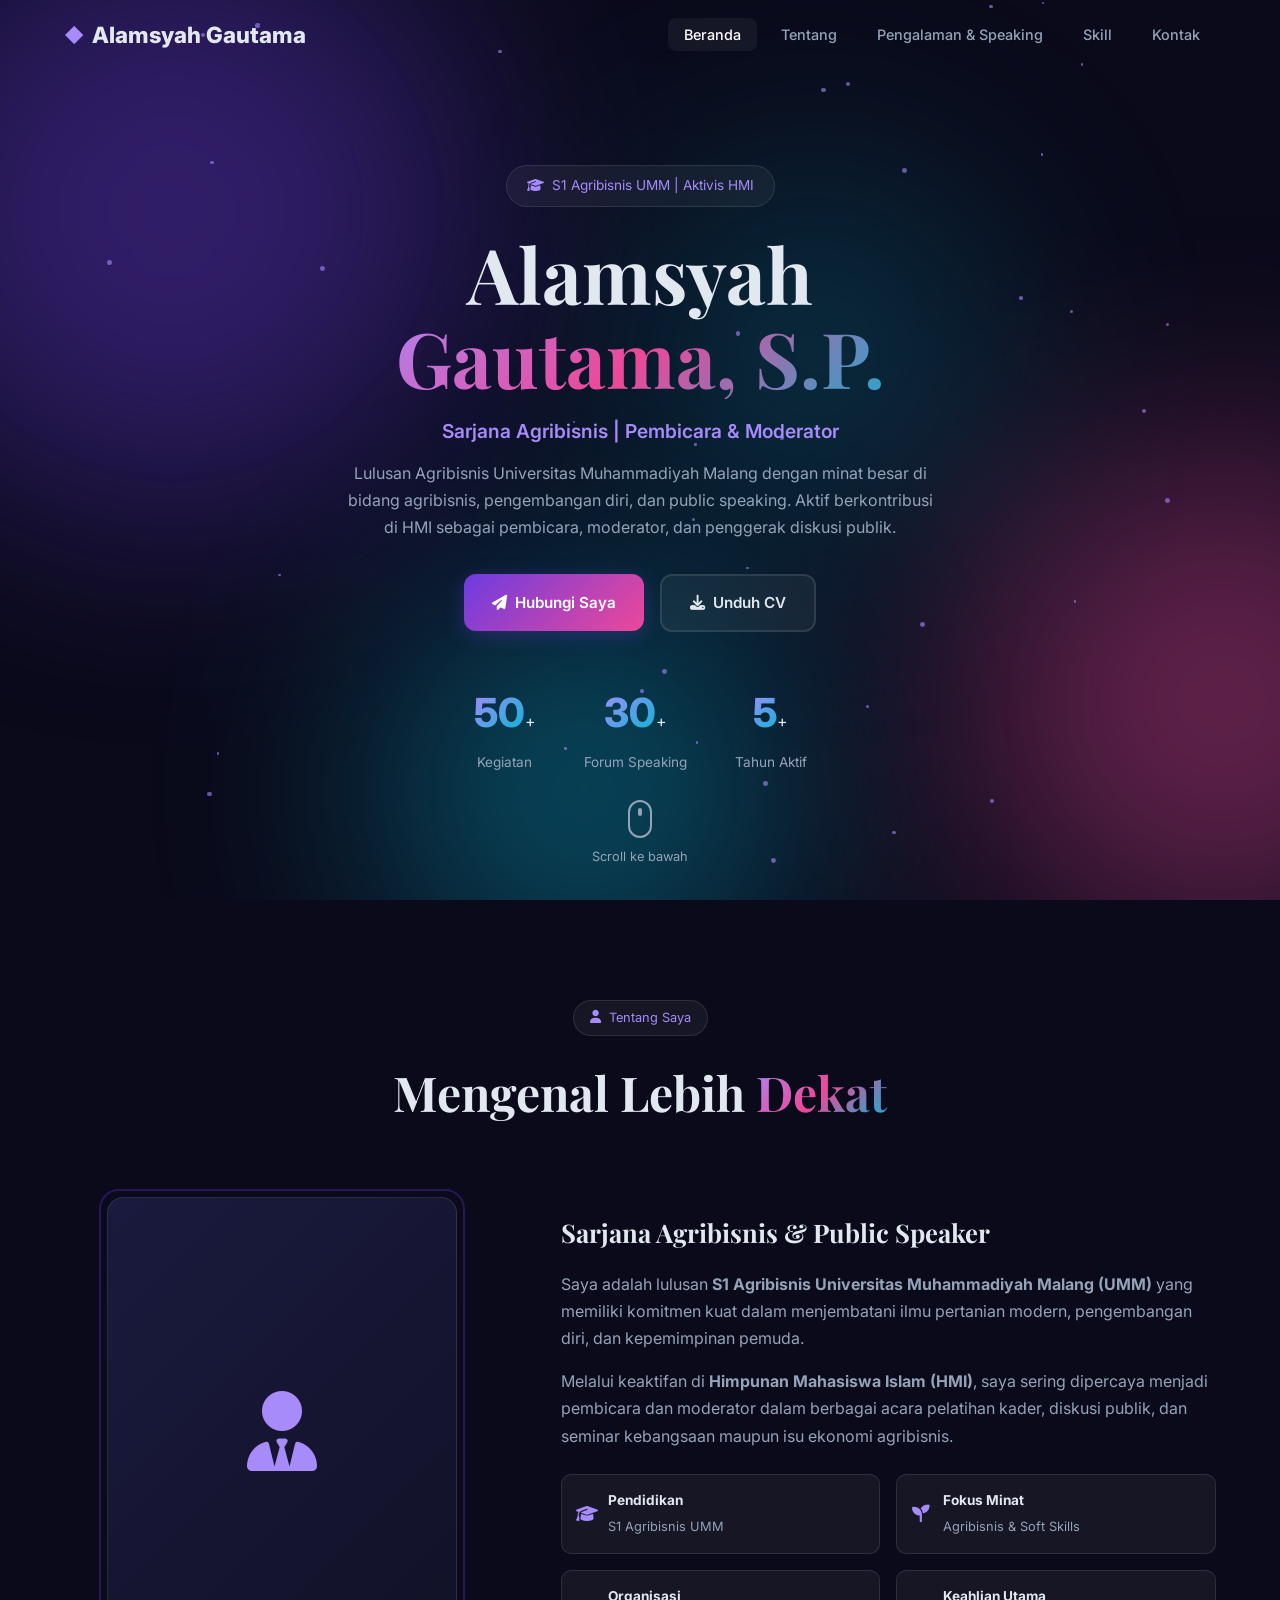
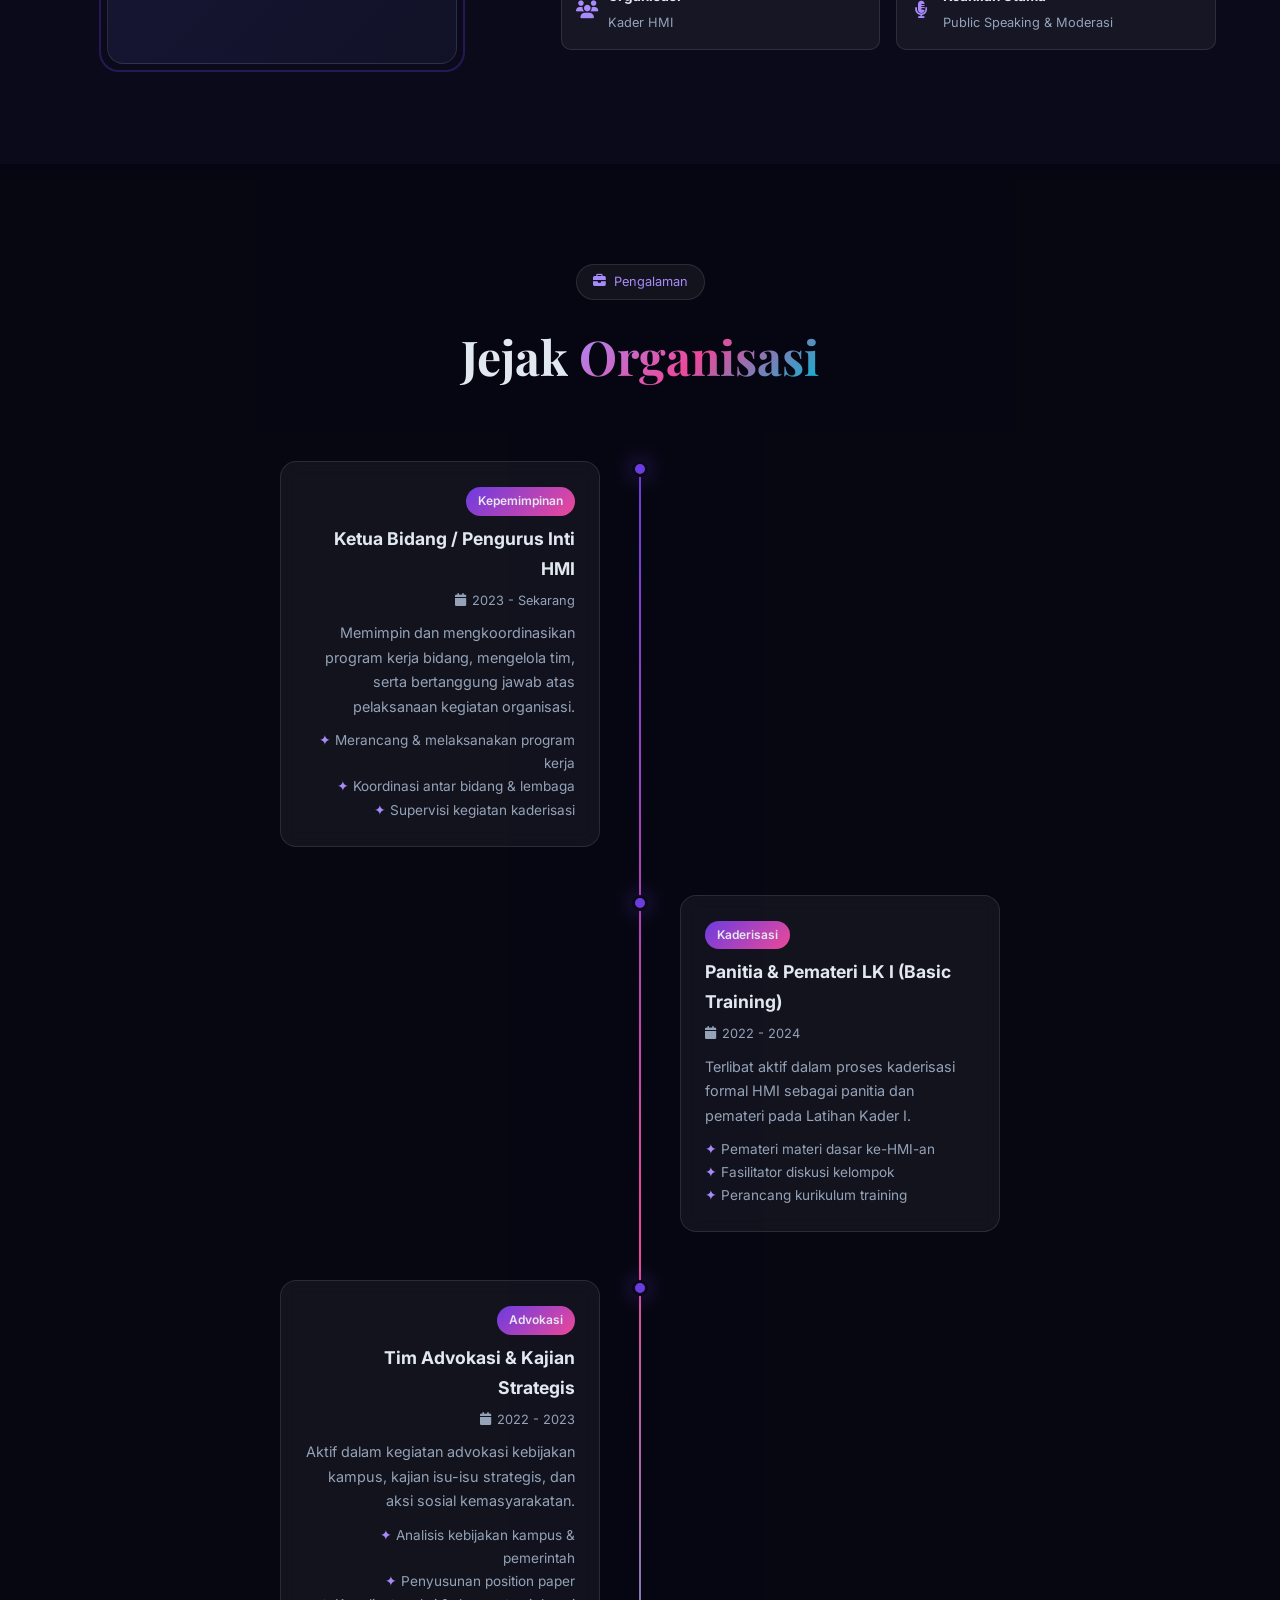
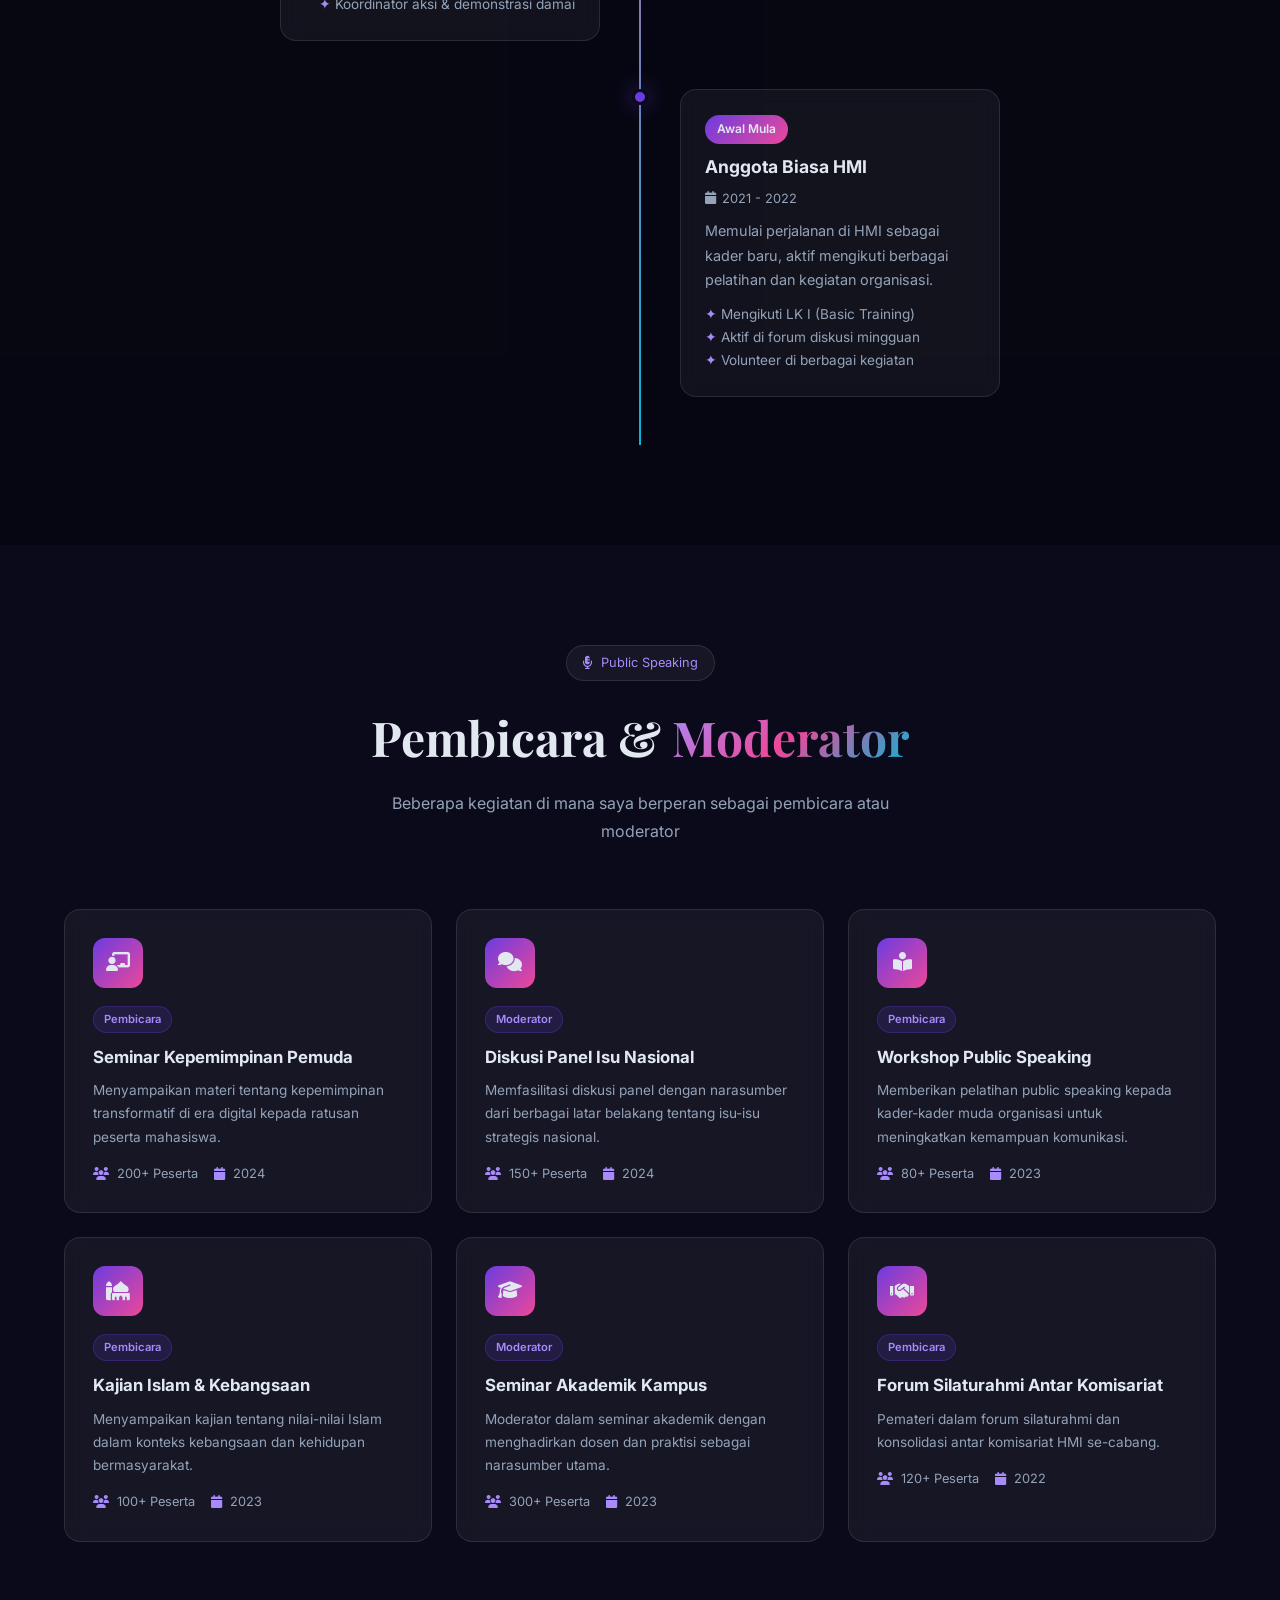
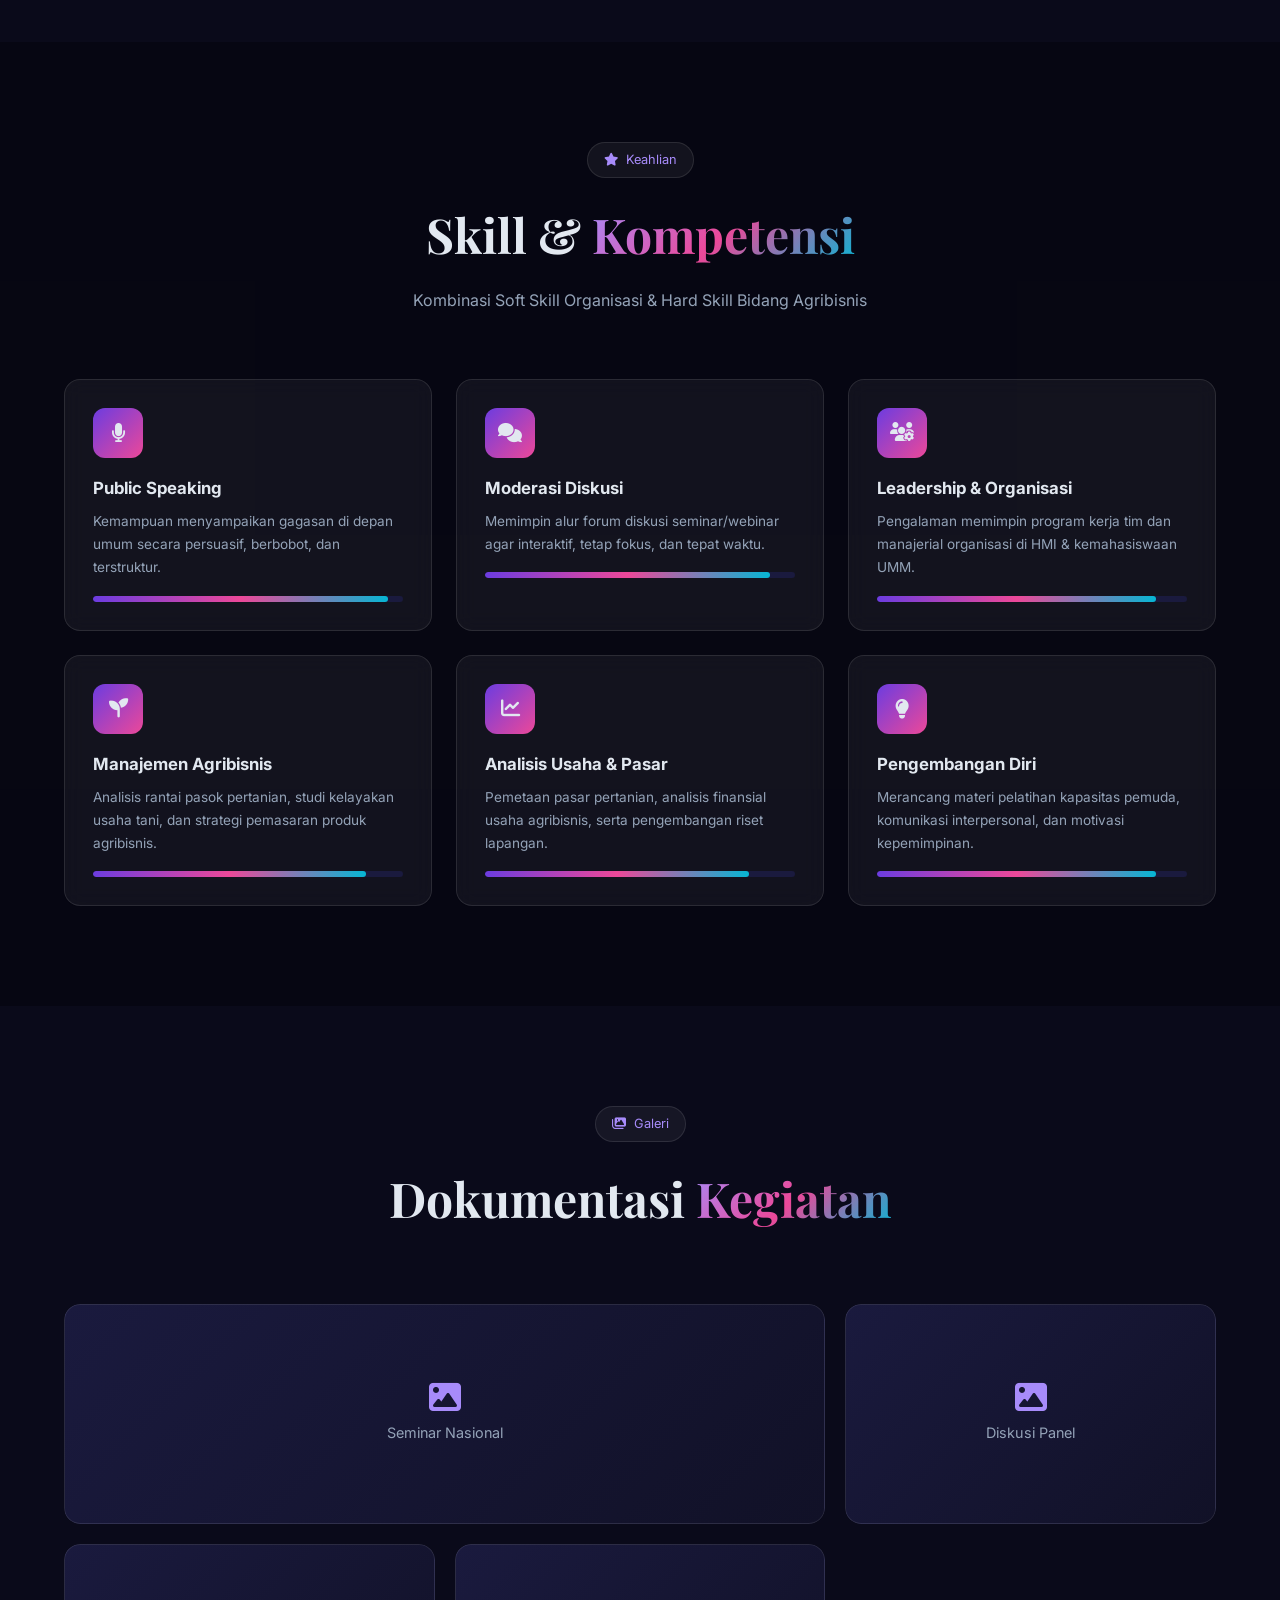
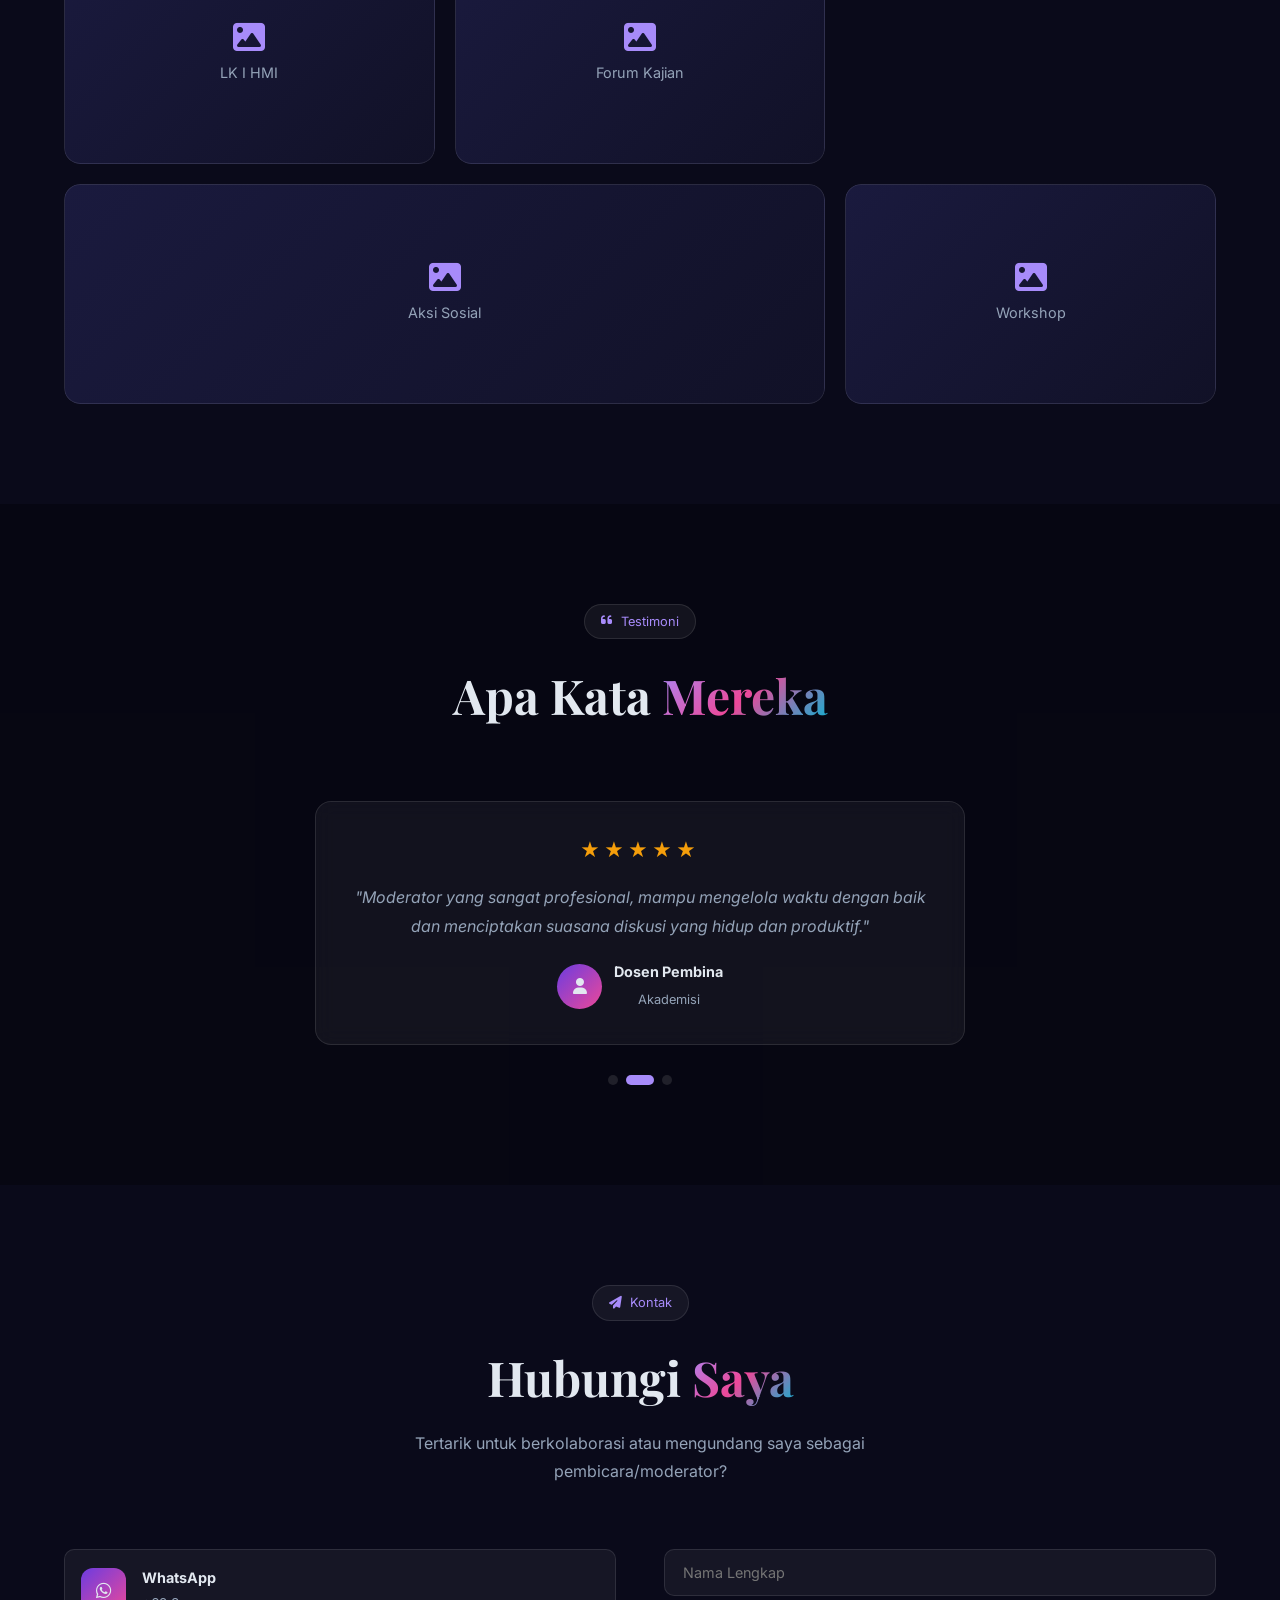
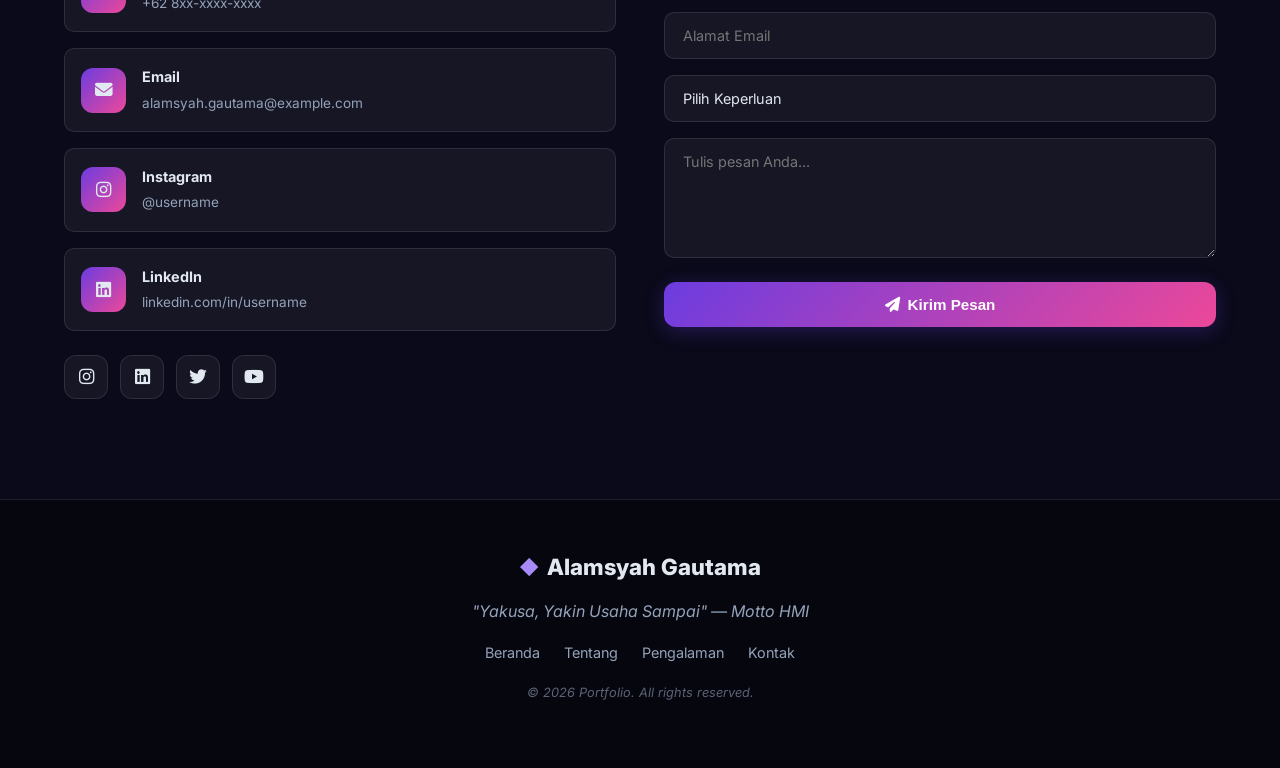
==== index.html @ 2e06e385 "first" ====
<!DOCTYPE html>
<html lang="id">

<head>
    <meta charset="UTF-8">
    <meta name="viewport" content="width=device-width, initial-scale=1.0">
    <meta name="description"
        content="Portofolio Profesional Alamsyah Gautama, S.P. - S1 Agribisnis UMM, Pembicara & Moderator HMI">
    <title>Portofolio Alamsyah Gautama, S.P. | Agribisnis & Public Speaker</title>
    <link rel="preconnect" href="https://fonts.googleapis.com">
    <link
        href="https://fonts.googleapis.com/css2?family=Inter:wght@300;400;500;600;700;800;900&family=Playfair+Display:wght@700;800;900&display=swap"
        rel="stylesheet">
    <link rel="stylesheet" href="https://cdnjs.cloudflare.com/ajax/libs/font-awesome/6.5.0/css/all.min.css">
    <link rel="stylesheet" href="style.css">
</head>

<body>
    <!-- Animated Background -->
    <div class="bg-animation">
        <div class="gradient-orb orb-1"></div>
        <div class="gradient-orb orb-2"></div>
        <div class="gradient-orb orb-3"></div>
        <div class="gradient-orb orb-4"></div>
    </div>

    <!-- Navbar -->
    <nav class="navbar" id="navbar">
        <div class="nav-container">
            <a href="#home" class="nav-logo">
                <span class="logo-icon">◆</span> Alamsyah Gautama
            </a>
            <ul class="nav-links" id="navLinks">
                <li><a href="#home" class="nav-link active">Beranda</a></li>
                <li><a href="#about" class="nav-link">Tentang</a></li>
                <li><a href="#experience" class="nav-link">Pengalaman & Speaking</a></li>
                <li><a href="#skills" class="nav-link">Skill</a></li>
                <li><a href="#contact" class="nav-link">Kontak</a></li>
            </ul>
            <button class="nav-toggle" id="navToggle" aria-label="Toggle menu">
                <span></span><span></span><span></span>
            </button>
        </div>
    </nav>

    <!-- Hero Section -->
    <section class="hero" id="home">
        <div class="hero-particles" id="particles"></div>
        <div class="hero-content">
            <div class="hero-badge">
                <i class="fas fa-graduation-cap"></i> S1 Agribisnis UMM | Aktivis HMI
            </div>
            <h1 class="hero-title">
                <span class="title-line">Alamsyah</span>
                <span class="title-line gradient-text">Gautama, S.P.</span>
            </h1>
            <p class="hero-subtitle">Sarjana Agribisnis | Pembicara & Moderator</p>
            <p class="hero-desc">Lulusan Agribisnis Universitas Muhammadiyah Malang dengan minat besar di bidang
                agribisnis, pengembangan diri, dan public speaking. Aktif berkontribusi di HMI sebagai pembicara,
                moderator, dan penggerak diskusi publik.</p>
            <div class="hero-buttons">
                <a href="#contact" class="btn btn-primary">
                    <i class="fas fa-paper-plane"></i> Hubungi Saya
                </a>
                <a href="#" class="btn btn-outline" onclick="alert('File CV akan diunduh.'); return false;">
                    <i class="fas fa-download"></i> Unduh CV
                </a>
            </div>
            <div class="hero-stats">
                <div class="stat-item">
                    <span class="stat-number" data-target="50">0</span>+
                    <span class="stat-label">Kegiatan</span>
                </div>
                <div class="stat-item">
                    <span class="stat-number" data-target="30">0</span>+
                    <span class="stat-label">Forum Speaking</span>
                </div>
                <div class="stat-item">
                    <span class="stat-number" data-target="5">0</span>+
                    <span class="stat-label">Tahun Aktif</span>
                </div>
            </div>
        </div>
        <div class="scroll-indicator">
            <div class="mouse">
                <div class="wheel"></div>
            </div>
            <span>Scroll ke bawah</span>
        </div>
    </section>

    <!-- About Section -->
    <section class="section" id="about">
        <div class="container">
            <div class="section-header">
                <span class="section-tag"><i class="fas fa-user"></i> Tentang Saya</span>
                <h2 class="section-title">Mengenal Lebih <span class="gradient-text">Dekat</span></h2>
            </div>
            <div class="about-grid">
                <div class="about-image">
                    <div class="image-frame">
                        <div class="image-placeholder">
                            <i class="fas fa-user-tie"></i>
                        </div>
                        <div class="image-decoration"></div>
                    </div>
                </div>
                <div class="about-content">
                    <h3>Sarjana Agribisnis & Public Speaker</h3>
                    <p>Saya adalah lulusan <strong>S1 Agribisnis Universitas Muhammadiyah Malang (UMM)</strong> yang
                        memiliki komitmen kuat dalam menjembatani ilmu pertanian modern, pengembangan diri, dan
                        kepemimpinan pemuda.</p>
                    <p>Melalui keaktifan di <strong>Himpunan Mahasiswa Islam (HMI)</strong>, saya sering dipercaya
                        menjadi pembicara dan moderator dalam berbagai acara pelatihan kader, diskusi publik, dan
                        seminar kebangsaan maupun isu ekonomi agribisnis.</p>
                    <div class="about-info-grid">
                        <div class="info-item">
                            <i class="fas fa-graduation-cap"></i>
                            <div><strong>Pendidikan</strong><span>S1 Agribisnis UMM</span></div>
                        </div>
                        <div class="info-item">
                            <i class="fas fa-seedling"></i>
                            <div><strong>Fokus Minat</strong><span>Agribisnis & Soft Skills</span></div>
                        </div>
                        <div class="info-item">
                            <i class="fas fa-users"></i>
                            <div><strong>Organisasi</strong><span>Kader HMI</span></div>
                        </div>
                        <div class="info-item">
                            <i class="fas fa-microphone-alt"></i>
                            <div><strong>Keahlian Utama</strong><span>Public Speaking & Moderasi</span></div>
                        </div>
                    </div>
                </div>
            </div>
        </div>
    </section>

    <!-- Experience Section -->
    <section class="section section-dark" id="experience">
        <div class="container">
            <div class="section-header">
                <span class="section-tag"><i class="fas fa-briefcase"></i> Pengalaman</span>
                <h2 class="section-title">Jejak <span class="gradient-text">Organisasi</span></h2>
            </div>
            <div class="timeline">
                <div class="timeline-item" data-aos="fade-right">
                    <div class="timeline-dot"></div>
                    <div class="timeline-card">
                        <div class="timeline-badge">Kepemimpinan</div>
                        <h3>Ketua Bidang / Pengurus Inti HMI</h3>
                        <span class="timeline-date"><i class="fas fa-calendar"></i> 2023 - Sekarang</span>
                        <p>Memimpin dan mengkoordinasikan program kerja bidang, mengelola tim, serta bertanggung jawab
                            atas pelaksanaan kegiatan organisasi.</p>
                        <ul class="timeline-list">
                            <li>Merancang & melaksanakan program kerja</li>
                            <li>Koordinasi antar bidang & lembaga</li>
                            <li>Supervisi kegiatan kaderisasi</li>
                        </ul>
                    </div>
                </div>
                <div class="timeline-item" data-aos="fade-left">
                    <div class="timeline-dot"></div>
                    <div class="timeline-card">
                        <div class="timeline-badge">Kaderisasi</div>
                        <h3>Panitia & Pemateri LK I (Basic Training)</h3>
                        <span class="timeline-date"><i class="fas fa-calendar"></i> 2022 - 2024</span>
                        <p>Terlibat aktif dalam proses kaderisasi formal HMI sebagai panitia dan pemateri pada Latihan
                            Kader I.</p>
                        <ul class="timeline-list">
                            <li>Pemateri materi dasar ke-HMI-an</li>
                            <li>Fasilitator diskusi kelompok</li>
                            <li>Perancang kurikulum training</li>
                        </ul>
                    </div>
                </div>
                <div class="timeline-item" data-aos="fade-right">
                    <div class="timeline-dot"></div>
                    <div class="timeline-card">
                        <div class="timeline-badge">Advokasi</div>
                        <h3>Tim Advokasi & Kajian Strategis</h3>
                        <span class="timeline-date"><i class="fas fa-calendar"></i> 2022 - 2023</span>
                        <p>Aktif dalam kegiatan advokasi kebijakan kampus, kajian isu-isu strategis, dan aksi sosial
                            kemasyarakatan.</p>
                        <ul class="timeline-list">
                            <li>Analisis kebijakan kampus & pemerintah</li>
                            <li>Penyusunan position paper</li>
                            <li>Koordinator aksi & demonstrasi damai</li>
                        </ul>
                    </div>
                </div>
                <div class="timeline-item" data-aos="fade-left">
                    <div class="timeline-dot"></div>
                    <div class="timeline-card">
                        <div class="timeline-badge">Awal Mula</div>
                        <h3>Anggota Biasa HMI</h3>
                        <span class="timeline-date"><i class="fas fa-calendar"></i> 2021 - 2022</span>
                        <p>Memulai perjalanan di HMI sebagai kader baru, aktif mengikuti berbagai pelatihan dan kegiatan
                            organisasi.</p>
                        <ul class="timeline-list">
                            <li>Mengikuti LK I (Basic Training)</li>
                            <li>Aktif di forum diskusi mingguan</li>
                            <li>Volunteer di berbagai kegiatan</li>
                        </ul>
                    </div>
                </div>
            </div>
        </div>
    </section>

    <!-- Speaking Section -->
    <section class="section" id="speaking">
        <div class="container">
            <div class="section-header">
                <span class="section-tag"><i class="fas fa-microphone-alt"></i> Public Speaking</span>
                <h2 class="section-title">Pembicara & <span class="gradient-text">Moderator</span></h2>
                <p class="section-desc">Beberapa kegiatan di mana saya berperan sebagai pembicara atau moderator</p>
            </div>
            <div class="speaking-grid">
                <div class="speaking-card">
                    <div class="speaking-icon"><i class="fas fa-chalkboard-teacher"></i></div>
                    <div class="speaking-type">Pembicara</div>
                    <h3>Seminar Kepemimpinan Pemuda</h3>
                    <p>Menyampaikan materi tentang kepemimpinan transformatif di era digital kepada ratusan peserta
                        mahasiswa.</p>
                    <div class="speaking-meta">
                        <span><i class="fas fa-users"></i> 200+ Peserta</span>
                        <span><i class="fas fa-calendar"></i> 2024</span>
                    </div>
                </div>
                <div class="speaking-card">
                    <div class="speaking-icon"><i class="fas fa-comments"></i></div>
                    <div class="speaking-type">Moderator</div>
                    <h3>Diskusi Panel Isu Nasional</h3>
                    <p>Memfasilitasi diskusi panel dengan narasumber dari berbagai latar belakang tentang isu-isu
                        strategis nasional.</p>
                    <div class="speaking-meta">
                        <span><i class="fas fa-users"></i> 150+ Peserta</span>
                        <span><i class="fas fa-calendar"></i> 2024</span>
                    </div>
                </div>
                <div class="speaking-card">
                    <div class="speaking-icon"><i class="fas fa-book-reader"></i></div>
                    <div class="speaking-type">Pembicara</div>
                    <h3>Workshop Public Speaking</h3>
                    <p>Memberikan pelatihan public speaking kepada kader-kader muda organisasi untuk meningkatkan
                        kemampuan komunikasi.</p>
                    <div class="speaking-meta">
                        <span><i class="fas fa-users"></i> 80+ Peserta</span>
                        <span><i class="fas fa-calendar"></i> 2023</span>
                    </div>
                </div>
                <div class="speaking-card">
                    <div class="speaking-icon"><i class="fas fa-mosque"></i></div>
                    <div class="speaking-type">Pembicara</div>
                    <h3>Kajian Islam & Kebangsaan</h3>
                    <p>Menyampaikan kajian tentang nilai-nilai Islam dalam konteks kebangsaan dan kehidupan
                        bermasyarakat.</p>
                    <div class="speaking-meta">
                        <span><i class="fas fa-users"></i> 100+ Peserta</span>
                        <span><i class="fas fa-calendar"></i> 2023</span>
                    </div>
                </div>
                <div class="speaking-card">
                    <div class="speaking-icon"><i class="fas fa-graduation-cap"></i></div>
                    <div class="speaking-type">Moderator</div>
                    <h3>Seminar Akademik Kampus</h3>
                    <p>Moderator dalam seminar akademik dengan menghadirkan dosen dan praktisi sebagai narasumber utama.
                    </p>
                    <div class="speaking-meta">
                        <span><i class="fas fa-users"></i> 300+ Peserta</span>
                        <span><i class="fas fa-calendar"></i> 2023</span>
                    </div>
                </div>
                <div class="speaking-card">
                    <div class="speaking-icon"><i class="fas fa-handshake"></i></div>
                    <div class="speaking-type">Pembicara</div>
                    <h3>Forum Silaturahmi Antar Komisariat</h3>
                    <p>Pemateri dalam forum silaturahmi dan konsolidasi antar komisariat HMI se-cabang.</p>
                    <div class="speaking-meta">
                        <span><i class="fas fa-users"></i> 120+ Peserta</span>
                        <span><i class="fas fa-calendar"></i> 2022</span>
                    </div>
                </div>
            </div>
        </div>
    </section>

    <!-- Skills Section -->
    <section class="section section-dark" id="skills">
        <div class="container">
            <div class="section-header">
                <span class="section-tag"><i class="fas fa-star"></i> Keahlian</span>
                <h2 class="section-title">Skill & <span class="gradient-text">Kompetensi</span></h2>
                <p class="section-desc">Kombinasi Soft Skill Organisasi & Hard Skill Bidang Agribisnis</p>
            </div>
            <div class="skills-grid">
                <div class="skill-card">
                    <div class="skill-icon"><i class="fas fa-microphone"></i></div>
                    <h3>Public Speaking</h3>
                    <p>Kemampuan menyampaikan gagasan di depan umum secara persuasif, berbobot, dan terstruktur.</p>
                    <div class="skill-bar">
                        <div class="skill-fill" data-width="95"></div>
                    </div>
                </div>
                <div class="skill-card">
                    <div class="skill-icon"><i class="fas fa-comments"></i></div>
                    <h3>Moderasi Diskusi</h3>
                    <p>Memimpin alur forum diskusi seminar/webinar agar interaktif, tetap fokus, dan tepat waktu.</p>
                    <div class="skill-bar">
                        <div class="skill-fill" data-width="92"></div>
                    </div>
                </div>
                <div class="skill-card">
                    <div class="skill-icon"><i class="fas fa-users-cog"></i></div>
                    <h3>Leadership & Organisasi</h3>
                    <p>Pengalaman memimpin program kerja tim dan manajerial organisasi di HMI & kemahasiswaan UMM.</p>
                    <div class="skill-bar">
                        <div class="skill-fill" data-width="90"></div>
                    </div>
                </div>
                <div class="skill-card">
                    <div class="skill-icon"><i class="fas fa-seedling"></i></div>
                    <h3>Manajemen Agribisnis</h3>
                    <p>Analisis rantai pasok pertanian, studi kelayakan usaha tani, dan strategi pemasaran produk
                        agribisnis.</p>
                    <div class="skill-bar">
                        <div class="skill-fill" data-width="88"></div>
                    </div>
                </div>
                <div class="skill-card">
                    <div class="skill-icon"><i class="fas fa-chart-line"></i></div>
                    <h3>Analisis Usaha & Pasar</h3>
                    <p>Pemetaan pasar pertanian, analisis finansial usaha agribisnis, serta pengembangan riset lapangan.
                    </p>
                    <div class="skill-bar">
                        <div class="skill-fill" data-width="85"></div>
                    </div>
                </div>
                <div class="skill-card">
                    <div class="skill-icon"><i class="fas fa-lightbulb"></i></div>
                    <h3>Pengembangan Diri</h3>
                    <p>Merancang materi pelatihan kapasitas pemuda, komunikasi interpersonal, dan motivasi kepemimpinan.
                    </p>
                    <div class="skill-bar">
                        <div class="skill-fill" data-width="90"></div>
                    </div>
                </div>
            </div>
        </div>
    </section>

    <!-- Gallery Section -->
    <section class="section" id="gallery">
        <div class="container">
            <div class="section-header">
                <span class="section-tag"><i class="fas fa-images"></i> Galeri</span>
                <h2 class="section-title">Dokumentasi <span class="gradient-text">Kegiatan</span></h2>
            </div>
            <div class="gallery-grid">
                <div class="gallery-item large">
                    <div class="gallery-placeholder"><i class="fas fa-image"></i><span>Seminar Nasional</span></div>
                </div>
                <div class="gallery-item">
                    <div class="gallery-placeholder"><i class="fas fa-image"></i><span>Diskusi Panel</span></div>
                </div>
                <div class="gallery-item">
                    <div class="gallery-placeholder"><i class="fas fa-image"></i><span>LK I HMI</span></div>
                </div>
                <div class="gallery-item">
                    <div class="gallery-placeholder"><i class="fas fa-image"></i><span>Forum Kajian</span></div>
                </div>
                <div class="gallery-item large">
                    <div class="gallery-placeholder"><i class="fas fa-image"></i><span>Aksi Sosial</span></div>
                </div>
                <div class="gallery-item">
                    <div class="gallery-placeholder"><i class="fas fa-image"></i><span>Workshop</span></div>
                </div>
            </div>
        </div>
    </section>

    <!-- Testimonials -->
    <section class="section section-dark" id="testimonials">
        <div class="container">
            <div class="section-header">
                <span class="section-tag"><i class="fas fa-quote-left"></i> Testimoni</span>
                <h2 class="section-title">Apa Kata <span class="gradient-text">Mereka</span></h2>
            </div>
            <div class="testimonials-slider">
                <div class="testimonial-card active">
                    <div class="testimonial-stars">★★★★★</div>
                    <p>"Pembicara yang sangat inspiratif dan mampu menyampaikan materi dengan cara yang mudah dipahami.
                        Sangat direkomendasikan untuk acara-acara besar."</p>
                    <div class="testimonial-author">
                        <div class="author-avatar"><i class="fas fa-user"></i></div>
                        <div><strong>Ketua Umum HMI Cabang</strong><span>Rekan Organisasi</span></div>
                    </div>
                </div>
                <div class="testimonial-card">
                    <div class="testimonial-stars">★★★★★</div>
                    <p>"Moderator yang sangat profesional, mampu mengelola waktu dengan baik dan menciptakan suasana
                        diskusi yang hidup dan produktif."</p>
                    <div class="testimonial-author">
                        <div class="author-avatar"><i class="fas fa-user"></i></div>
                        <div><strong>Dosen Pembina</strong><span>Akademisi</span></div>
                    </div>
                </div>
                <div class="testimonial-card">
                    <div class="testimonial-stars">★★★★★</div>
                    <p>"Sosok pemimpin muda yang berdedikasi tinggi. Kontribusinya dalam organisasi sangat luar biasa
                        dan patut diapresiasi."</p>
                    <div class="testimonial-author">
                        <div class="author-avatar"><i class="fas fa-user"></i></div>
                        <div><strong>Senior HMI</strong><span>Alumni</span></div>
                    </div>
                </div>
            </div>
            <div class="testimonial-dots" id="testimonialDots"></div>
        </div>
    </section>

    <!-- Contact Section -->
    <section class="section" id="contact">
        <div class="container">
            <div class="section-header">
                <span class="section-tag"><i class="fas fa-paper-plane"></i> Kontak</span>
                <h2 class="section-title">Hubungi <span class="gradient-text">Saya</span></h2>
                <p class="section-desc">Tertarik untuk berkolaborasi atau mengundang saya sebagai pembicara/moderator?
                </p>
            </div>
            <div class="contact-grid">
                <div class="contact-info">
                    <div class="contact-item">
                        <div class="contact-icon"><i class="fab fa-whatsapp"></i></div>
                        <div>
                            <h4>WhatsApp</h4>
                            <p>+62 8xx-xxxx-xxxx</p>
                        </div>
                    </div>
                    <div class="contact-item">
                        <div class="contact-icon"><i class="fas fa-envelope"></i></div>
                        <div>
                            <h4>Email</h4>
                            <p>alamsyah.gautama@example.com</p>
                        </div>
                    </div>
                    <div class="contact-item">
                        <div class="contact-icon"><i class="fab fa-instagram"></i></div>
                        <div>
                            <h4>Instagram</h4>
                            <p>@username</p>
                        </div>
                    </div>
                    <div class="contact-item">
                        <div class="contact-icon"><i class="fab fa-linkedin"></i></div>
                        <div>
                            <h4>LinkedIn</h4>
                            <p>linkedin.com/in/username</p>
                        </div>
                    </div>
                    <div class="social-links">
                        <a href="#" class="social-link"><i class="fab fa-instagram"></i></a>
                        <a href="#" class="social-link"><i class="fab fa-linkedin"></i></a>
                        <a href="#" class="social-link"><i class="fab fa-twitter"></i></a>
                        <a href="#" class="social-link"><i class="fab fa-youtube"></i></a>
                    </div>
                </div>
                <form class="contact-form" id="contactForm">
                    <div class="form-group">
                        <input type="text" id="name" placeholder="Nama Lengkap" required>
                    </div>
                    <div class="form-group">
                        <input type="email" id="email" placeholder="Alamat Email" required>
                    </div>
                    <div class="form-group">
                        <select id="subject">
                            <option value="">Pilih Keperluan</option>
                            <option value="speaker">Undangan Pembicara</option>
                            <option value="moderator">Undangan Moderator</option>
                            <option value="collaboration">Kolaborasi</option>
                            <option value="other">Lainnya</option>
                        </select>
                    </div>
                    <div class="form-group">
                        <textarea id="message" rows="5" placeholder="Tulis pesan Anda..." required></textarea>
                    </div>
                    <button type="submit" class="btn btn-primary btn-full">
                        <i class="fas fa-paper-plane"></i> Kirim Pesan
                    </button>
                </form>
            </div>
        </div>
    </section>

    <!-- Footer -->
    <footer class="footer">
        <div class="container">
            <div class="footer-content">
                <div class="footer-logo">
                    <span class="logo-icon">◆</span> Alamsyah Gautama
                </div>
                <p>"Yakusa, Yakin Usaha Sampai" — Motto HMI</p>
                <div class="footer-links">
                    <a href="#home">Beranda</a>
                    <a href="#about">Tentang</a>
                    <a href="#experience">Pengalaman</a>
                    <a href="#contact">Kontak</a>
                </div>
                <p class="footer-copy">&copy; 2026 Portfolio. All rights reserved.</p>
            </div>
        </div>
    </footer>

    <script src="script.js"></script>
</body>

</html>
---- style.css ----
/* ===== RESET & BASE ===== */
*,*::before,*::after{margin:0;padding:0;box-sizing:border-box}
:root{
  --primary:#6c3ce0;--primary-light:#a78bfa;--secondary:#ec4899;
  --accent:#06b6d4;--dark:#0a0a1a;--dark-2:#111127;--dark-3:#1a1a3e;
  --text:#e2e8f0;--text-muted:#94a3b8;--glass:rgba(255,255,255,0.05);
  --glass-border:rgba(255,255,255,0.1);--radius:16px;--radius-sm:10px;
}
html{scroll-behavior:smooth;scroll-padding-top:80px}
body{font-family:'Inter',sans-serif;background:var(--dark);color:var(--text);overflow-x:hidden;line-height:1.7}
.container{max-width:1200px;margin:0 auto;padding:0 24px}
a{text-decoration:none;color:inherit}

/* ===== ANIMATED BG ===== */
.bg-animation{position:fixed;top:0;left:0;width:100%;height:100%;z-index:0;pointer-events:none;overflow:hidden}
.gradient-orb{position:absolute;border-radius:50%;filter:blur(120px);opacity:.4;animation:float 20s infinite ease-in-out}
.orb-1{width:600px;height:600px;background:var(--primary);top:-10%;left:-10%;animation-delay:0s}
.orb-2{width:500px;height:500px;background:var(--secondary);top:50%;right:-15%;animation-delay:-5s;animation-duration:25s}
.orb-3{width:400px;height:400px;background:var(--accent);bottom:-10%;left:30%;animation-delay:-10s;animation-duration:22s}
.orb-4{width:350px;height:350px;background:var(--accent);top:20%;left:50%;animation-delay:-15s;animation-duration:28s;opacity:.25}
@keyframes float{0%,100%{transform:translate(0,0) scale(1)}25%{transform:translate(100px,-80px) scale(1.1)}50%{transform:translate(-60px,120px) scale(.9)}75%{transform:translate(80px,60px) scale(1.05)}}

/* ===== GRADIENT TEXT ===== */
.gradient-text{background:linear-gradient(135deg,var(--primary-light),var(--secondary),var(--accent));-webkit-background-clip:text;-webkit-text-fill-color:transparent;background-clip:text}

/* ===== NAVBAR ===== */
.navbar{position:fixed;top:0;left:0;width:100%;z-index:1000;padding:16px 0;transition:all .4s}
.navbar.scrolled{background:rgba(10,10,26,.85);backdrop-filter:blur(20px);border-bottom:1px solid var(--glass-border);padding:10px 0}
.nav-container{max-width:1200px;margin:0 auto;padding:0 24px;display:flex;align-items:center;justify-content:space-between}
.nav-logo{font-size:1.4rem;font-weight:800;display:flex;align-items:center;gap:8px;color:var(--text)}
.logo-icon{color:var(--primary-light);font-size:1.2rem}
.nav-links{display:flex;list-style:none;gap:8px}
.nav-link{padding:8px 16px;border-radius:8px;font-size:.9rem;font-weight:500;color:var(--text-muted);transition:all .3s}
.nav-link:hover,.nav-link.active{color:#fff;background:var(--glass)}
.nav-toggle{display:none;flex-direction:column;gap:5px;background:none;border:none;cursor:pointer;padding:4px}
.nav-toggle span{width:24px;height:2px;background:var(--text);border-radius:2px;transition:.3s}

/* ===== HERO ===== */
.hero{position:relative;min-height:100vh;display:flex;align-items:center;justify-content:center;text-align:center;padding:120px 24px 80px;z-index:1}
.hero-particles{position:absolute;inset:0;overflow:hidden;z-index:0}
.particle{position:absolute;width:3px;height:3px;background:var(--primary-light);border-radius:50%;opacity:.6;animation:sparkle 4s infinite}
@keyframes sparkle{0%,100%{opacity:0;transform:translateY(0)}50%{opacity:.8;transform:translateY(-40px)}}
.hero-content{position:relative;z-index:1;max-width:800px}
.hero-badge{display:inline-flex;align-items:center;gap:8px;padding:8px 20px;background:var(--glass);border:1px solid var(--glass-border);border-radius:50px;font-size:.85rem;color:var(--primary-light);margin-bottom:24px;backdrop-filter:blur(10px);animation:fadeInDown .8s}
.hero-title{font-family:'Playfair Display',serif;font-size:clamp(2.5rem,6vw,5rem);line-height:1.1;margin-bottom:16px}
.title-line{display:block;animation:fadeInUp .8s backwards}
.title-line:nth-child(2){animation-delay:.2s}
.title-line:nth-child(3){animation-delay:.4s}
@keyframes fadeInUp{from{opacity:0;transform:translateY(30px)}to{opacity:1;transform:translateY(0)}}
@keyframes fadeInDown{from{opacity:0;transform:translateY(-20px)}to{opacity:1;transform:translateY(0)}}
.hero-subtitle{font-size:1.2rem;color:var(--primary-light);font-weight:600;margin-bottom:12px;animation:fadeInUp .8s .5s backwards}
.hero-desc{color:var(--text-muted);max-width:600px;margin:0 auto 32px;animation:fadeInUp .8s .6s backwards}
.hero-buttons{display:flex;gap:16px;justify-content:center;flex-wrap:wrap;margin-bottom:48px;animation:fadeInUp .8s .7s backwards}

/* ===== BUTTONS ===== */
.btn{display:inline-flex;align-items:center;gap:8px;padding:14px 28px;border-radius:12px;font-weight:600;font-size:.95rem;transition:all .3s;cursor:pointer;border:none}
.btn-primary{background:linear-gradient(135deg,var(--primary),var(--secondary));color:#fff;box-shadow:0 4px 20px rgba(108,60,224,.3)}
.btn-primary:hover{transform:translateY(-2px);box-shadow:0 8px 30px rgba(108,60,224,.5)}
.btn-outline{border:2px solid var(--glass-border);color:var(--text);background:var(--glass);backdrop-filter:blur(10px)}
.btn-outline:hover{border-color:var(--primary-light);background:rgba(108,60,224,.1)}
.btn-full{width:100%;justify-content:center}

/* ===== HERO STATS ===== */
.hero-stats{display:flex;justify-content:center;gap:48px;animation:fadeInUp .8s .8s backwards}
.stat-item{text-align:center}
.stat-number{font-size:2.5rem;font-weight:800;background:linear-gradient(135deg,var(--primary-light),var(--accent));-webkit-background-clip:text;-webkit-text-fill-color:transparent;background-clip:text}
.stat-label{display:block;font-size:.85rem;color:var(--text-muted);margin-top:4px}

/* ===== SCROLL INDICATOR ===== */
.scroll-indicator{position:absolute;bottom:32px;left:50%;transform:translateX(-50%);display:flex;flex-direction:column;align-items:center;gap:8px;color:var(--text-muted);font-size:.8rem;animation:bounce 2s infinite}
.mouse{width:24px;height:38px;border:2px solid var(--text-muted);border-radius:12px;display:flex;justify-content:center;padding-top:6px}
.wheel{width:4px;height:8px;background:var(--text-muted);border-radius:4px;animation:scroll 2s infinite}
@keyframes scroll{0%{opacity:1;transform:translateY(0)}100%{opacity:0;transform:translateY(12px)}}
@keyframes bounce{0%,100%{transform:translateX(-50%) translateY(0)}50%{transform:translateX(-50%) translateY(8px)}}

/* ===== SECTIONS ===== */
.section{position:relative;z-index:1;padding:100px 0}
.section-dark{background:rgba(0,0,0,.3)}
.section-header{text-align:center;margin-bottom:64px}
.section-tag{display:inline-flex;align-items:center;gap:8px;padding:6px 16px;background:var(--glass);border:1px solid var(--glass-border);border-radius:50px;font-size:.8rem;color:var(--primary-light);margin-bottom:16px}
.section-title{font-family:'Playfair Display',serif;font-size:clamp(2rem,4vw,3rem);margin-bottom:12px}
.section-desc{color:var(--text-muted);max-width:500px;margin:0 auto}

/* ===== ABOUT ===== */
.about-grid{display:grid;grid-template-columns:1fr 1.5fr;gap:60px;align-items:center}
.image-frame{position:relative;aspect-ratio:3/4;max-width:350px;margin:0 auto}
.image-placeholder{width:100%;height:100%;background:linear-gradient(135deg,var(--dark-3),var(--dark-2));border-radius:var(--radius);display:flex;align-items:center;justify-content:center;font-size:5rem;color:var(--primary-light);border:1px solid var(--glass-border);overflow:hidden}
.image-decoration{position:absolute;inset:-8px;border-radius:20px;border:2px solid var(--primary);opacity:.3;z-index:-1;animation:pulse-border 3s infinite}
@keyframes pulse-border{0%,100%{opacity:.3;transform:scale(1)}50%{opacity:.15;transform:scale(1.02)}}
.about-content h3{font-size:1.6rem;margin-bottom:16px;font-family:'Playfair Display',serif}
.about-content p{color:var(--text-muted);margin-bottom:16px}
.about-info-grid{display:grid;grid-template-columns:1fr 1fr;gap:16px;margin-top:24px}
.info-item{display:flex;align-items:center;gap:12px;padding:14px;background:var(--glass);border:1px solid var(--glass-border);border-radius:var(--radius-sm);transition:.3s}
.info-item:hover{border-color:var(--primary);transform:translateX(4px)}
.info-item i{color:var(--primary-light);font-size:1.1rem;width:20px;text-align:center}
.info-item strong{display:block;font-size:.85rem}
.info-item span{font-size:.8rem;color:var(--text-muted)}

/* ===== TIMELINE ===== */
.timeline{position:relative;max-width:800px;margin:0 auto}
.timeline::before{content:'';position:absolute;left:50%;transform:translateX(-50%);width:2px;height:100%;background:linear-gradient(to bottom,var(--primary),var(--secondary),var(--accent))}
.timeline-item{position:relative;width:50%;padding:0 40px 48px;opacity:0;transform:translateY(30px);transition:all .6s}
.timeline-item.visible{opacity:1;transform:translateY(0)}
.timeline-item:nth-child(odd){left:0;text-align:right}
.timeline-item:nth-child(even){left:50%;text-align:left}
.timeline-dot{position:absolute;top:0;width:16px;height:16px;background:var(--primary);border-radius:50%;border:3px solid var(--dark);z-index:2;box-shadow:0 0 20px rgba(108,60,224,.5)}
.timeline-item:nth-child(odd) .timeline-dot{right:-8px}
.timeline-item:nth-child(even) .timeline-dot{left:-8px}
.timeline-card{background:var(--glass);border:1px solid var(--glass-border);border-radius:var(--radius);padding:24px;backdrop-filter:blur(10px);transition:.3s}
.timeline-card:hover{border-color:var(--primary);transform:translateY(-4px);box-shadow:0 8px 30px rgba(108,60,224,.15)}
.timeline-badge{display:inline-block;padding:4px 12px;background:linear-gradient(135deg,var(--primary),var(--secondary));border-radius:50px;font-size:.75rem;font-weight:600;margin-bottom:8px}
.timeline-card h3{font-size:1.1rem;margin-bottom:6px}
.timeline-date{font-size:.8rem;color:var(--text-muted);display:flex;align-items:center;gap:6px;margin-bottom:10px}
.timeline-item:nth-child(odd) .timeline-date{justify-content:flex-end}
.timeline-card p{font-size:.9rem;color:var(--text-muted);margin-bottom:10px}
.timeline-list{list-style:none;font-size:.85rem;color:var(--text-muted)}
.timeline-list li::before{content:'✦ ';color:var(--primary-light)}
.timeline-item:nth-child(odd) .timeline-list{text-align:right}

/* ===== SPEAKING ===== */
.speaking-grid{display:grid;grid-template-columns:repeat(3,1fr);gap:24px}
.speaking-card{background:var(--glass);border:1px solid var(--glass-border);border-radius:var(--radius);padding:28px;backdrop-filter:blur(10px);transition:all .4s;position:relative;overflow:hidden}
.speaking-card::before{content:'';position:absolute;top:0;left:0;right:0;height:3px;background:linear-gradient(90deg,var(--primary),var(--secondary),var(--accent));transform:scaleX(0);transition:.4s;transform-origin:left}
.speaking-card:hover::before{transform:scaleX(1)}
.speaking-card:hover{transform:translateY(-6px);border-color:var(--primary);box-shadow:0 12px 40px rgba(108,60,224,.15)}
.speaking-icon{width:50px;height:50px;background:linear-gradient(135deg,var(--primary),var(--secondary));border-radius:12px;display:flex;align-items:center;justify-content:center;font-size:1.2rem;margin-bottom:16px}
.speaking-type{display:inline-block;padding:3px 10px;border-radius:50px;font-size:.7rem;font-weight:600;margin-bottom:10px;background:rgba(108,60,224,.15);color:var(--primary-light);border:1px solid rgba(108,60,224,.3)}
.speaking-card h3{font-size:1.05rem;margin-bottom:8px}
.speaking-card p{font-size:.85rem;color:var(--text-muted);margin-bottom:14px}
.speaking-meta{display:flex;gap:16px;font-size:.8rem;color:var(--text-muted)}
.speaking-meta i{color:var(--primary-light);margin-right:4px}

/* ===== SKILLS ===== */
.skills-grid{display:grid;grid-template-columns:repeat(3,1fr);gap:24px}
.skill-card{background:var(--glass);border:1px solid var(--glass-border);border-radius:var(--radius);padding:28px;backdrop-filter:blur(10px);transition:all .4s}
.skill-card:hover{transform:translateY(-6px);border-color:var(--primary);box-shadow:0 12px 40px rgba(108,60,224,.15)}
.skill-icon{width:50px;height:50px;background:linear-gradient(135deg,var(--primary),var(--secondary));border-radius:12px;display:flex;align-items:center;justify-content:center;font-size:1.2rem;margin-bottom:16px}
.skill-card h3{font-size:1.05rem;margin-bottom:8px}
.skill-card p{font-size:.85rem;color:var(--text-muted);margin-bottom:16px}
.skill-bar{width:100%;height:6px;background:var(--dark-3);border-radius:3px;overflow:hidden}
.skill-fill{height:100%;width:0;background:linear-gradient(90deg,var(--primary),var(--secondary),var(--accent));border-radius:3px;transition:width 1.5s ease}

/* ===== GALLERY ===== */
.gallery-grid{display:grid;grid-template-columns:repeat(3,1fr);gap:20px;grid-auto-rows:220px}
.gallery-item{border-radius:var(--radius);overflow:hidden;position:relative;transition:.4s;cursor:pointer}
.gallery-item.large{grid-column:span 2}
.gallery-placeholder{width:100%;height:100%;background:linear-gradient(135deg,var(--dark-3),var(--dark-2));display:flex;flex-direction:column;align-items:center;justify-content:center;gap:8px;color:var(--text-muted);font-size:.9rem;border:1px solid var(--glass-border);border-radius:var(--radius);transition:.4s}
.gallery-placeholder i{font-size:2rem;color:var(--primary-light)}
.gallery-item:hover .gallery-placeholder{border-color:var(--primary);background:linear-gradient(135deg,rgba(108,60,224,.1),rgba(236,72,153,.1))}

/* ===== TESTIMONIALS ===== */
.testimonials-slider{max-width:650px;margin:0 auto;position:relative;min-height:250px}
.testimonial-card{position:absolute;width:100%;opacity:0;transform:translateX(50px);transition:all .5s;pointer-events:none}
.testimonial-card.active{opacity:1;transform:translateX(0);pointer-events:all;position:relative}
.testimonial-card{background:var(--glass);border:1px solid var(--glass-border);border-radius:var(--radius);padding:32px;backdrop-filter:blur(10px);text-align:center}
.testimonial-stars{color:#f59e0b;font-size:1.2rem;margin-bottom:16px;letter-spacing:4px}
.testimonial-card>p{font-size:1rem;font-style:italic;color:var(--text-muted);line-height:1.8;margin-bottom:20px}
.testimonial-author{display:flex;align-items:center;gap:12px;justify-content:center}
.author-avatar{width:45px;height:45px;background:linear-gradient(135deg,var(--primary),var(--secondary));border-radius:50%;display:flex;align-items:center;justify-content:center}
.testimonial-author strong{display:block;font-size:.9rem}
.testimonial-author span{font-size:.8rem;color:var(--text-muted)}
.testimonial-dots{display:flex;justify-content:center;gap:8px;margin-top:24px}
.testimonial-dots .dot{width:10px;height:10px;border-radius:50%;background:var(--glass-border);cursor:pointer;transition:.3s;border:none}
.testimonial-dots .dot.active{background:var(--primary-light);width:28px;border-radius:5px}

/* ===== CONTACT ===== */
.contact-grid{display:grid;grid-template-columns:1fr 1fr;gap:48px}
.contact-item{display:flex;align-items:center;gap:16px;padding:16px;background:var(--glass);border:1px solid var(--glass-border);border-radius:var(--radius-sm);margin-bottom:16px;transition:.3s}
.contact-item:hover{border-color:var(--primary);transform:translateX(6px)}
.contact-icon{width:45px;height:45px;background:linear-gradient(135deg,var(--primary),var(--secondary));border-radius:12px;display:flex;align-items:center;justify-content:center;font-size:1.1rem;flex-shrink:0}
.contact-item h4{font-size:.9rem;margin-bottom:2px}
.contact-item p{font-size:.85rem;color:var(--text-muted)}
.social-links{display:flex;gap:12px;margin-top:24px}
.social-link{width:44px;height:44px;border-radius:12px;background:var(--glass);border:1px solid var(--glass-border);display:flex;align-items:center;justify-content:center;font-size:1.1rem;transition:all .3s}
.social-link:hover{background:linear-gradient(135deg,var(--primary),var(--secondary));border-color:transparent;transform:translateY(-3px)}
.contact-form .form-group{margin-bottom:16px}
.contact-form input,.contact-form select,.contact-form textarea{width:100%;padding:14px 18px;background:var(--glass);border:1px solid var(--glass-border);border-radius:var(--radius-sm);color:var(--text);font-family:'Inter',sans-serif;font-size:.9rem;transition:.3s;outline:none;-webkit-appearance:none}
.contact-form input:focus,.contact-form select:focus,.contact-form textarea:focus{border-color:var(--primary)}
.contact-form select option{background:var(--dark-2);color:var(--text)}
.contact-form textarea{resize:vertical;min-height:120px}

/* ===== FOOTER ===== */
.footer{position:relative;z-index:1;padding:48px 0;border-top:1px solid var(--glass-border);background:rgba(0,0,0,.4)}
.footer-content{text-align:center}
.footer-logo{font-size:1.4rem;font-weight:800;margin-bottom:12px;display:flex;align-items:center;justify-content:center;gap:8px}
.footer-content>p{color:var(--text-muted);font-style:italic;margin-bottom:16px}
.footer-links{display:flex;justify-content:center;gap:24px;margin-bottom:16px}
.footer-links a{color:var(--text-muted);font-size:.9rem;transition:.3s}
.footer-links a:hover{color:var(--primary-light)}
.footer-copy{font-size:.8rem;color:var(--text-muted);opacity:.6}

/* ===== SCROLL REVEAL ===== */
.reveal{opacity:0;transform:translateY(30px);transition:all .6s ease}
.reveal.visible{opacity:1;transform:translateY(0)}

/* ===== RESPONSIVE ===== */
@media(max-width:992px){
  .about-grid,.contact-grid{grid-template-columns:1fr}
  .speaking-grid,.skills-grid{grid-template-columns:repeat(2,1fr)}
  .gallery-grid{grid-template-columns:repeat(2,1fr)}
  .timeline::before{left:0}
  .timeline-item{width:100%;left:0!important;text-align:left!important;padding:0 0 32px 32px}
  .timeline-dot{left:-8px!important;right:auto!important}
  .timeline-item:nth-child(odd) .timeline-date{justify-content:flex-start}
  .timeline-item:nth-child(odd) .timeline-list{text-align:left}
}
@media(max-width:768px){
  .nav-links{position:fixed;top:0;right:-100%;width:280px;height:100vh;background:rgba(10,10,26,.98);backdrop-filter:blur(20px);flex-direction:column;padding:80px 24px;gap:4px;transition:.4s;border-left:1px solid var(--glass-border)}
  .nav-links.open{right:0}
  .nav-toggle{display:flex}
  .speaking-grid,.skills-grid{grid-template-columns:1fr}
  .gallery-grid{grid-template-columns:1fr;grid-auto-rows:180px}
  .gallery-item.large{grid-column:span 1}
  .hero-stats{gap:24px}
  .stat-number{font-size:2rem}
  .about-info-grid{grid-template-columns:1fr}
}
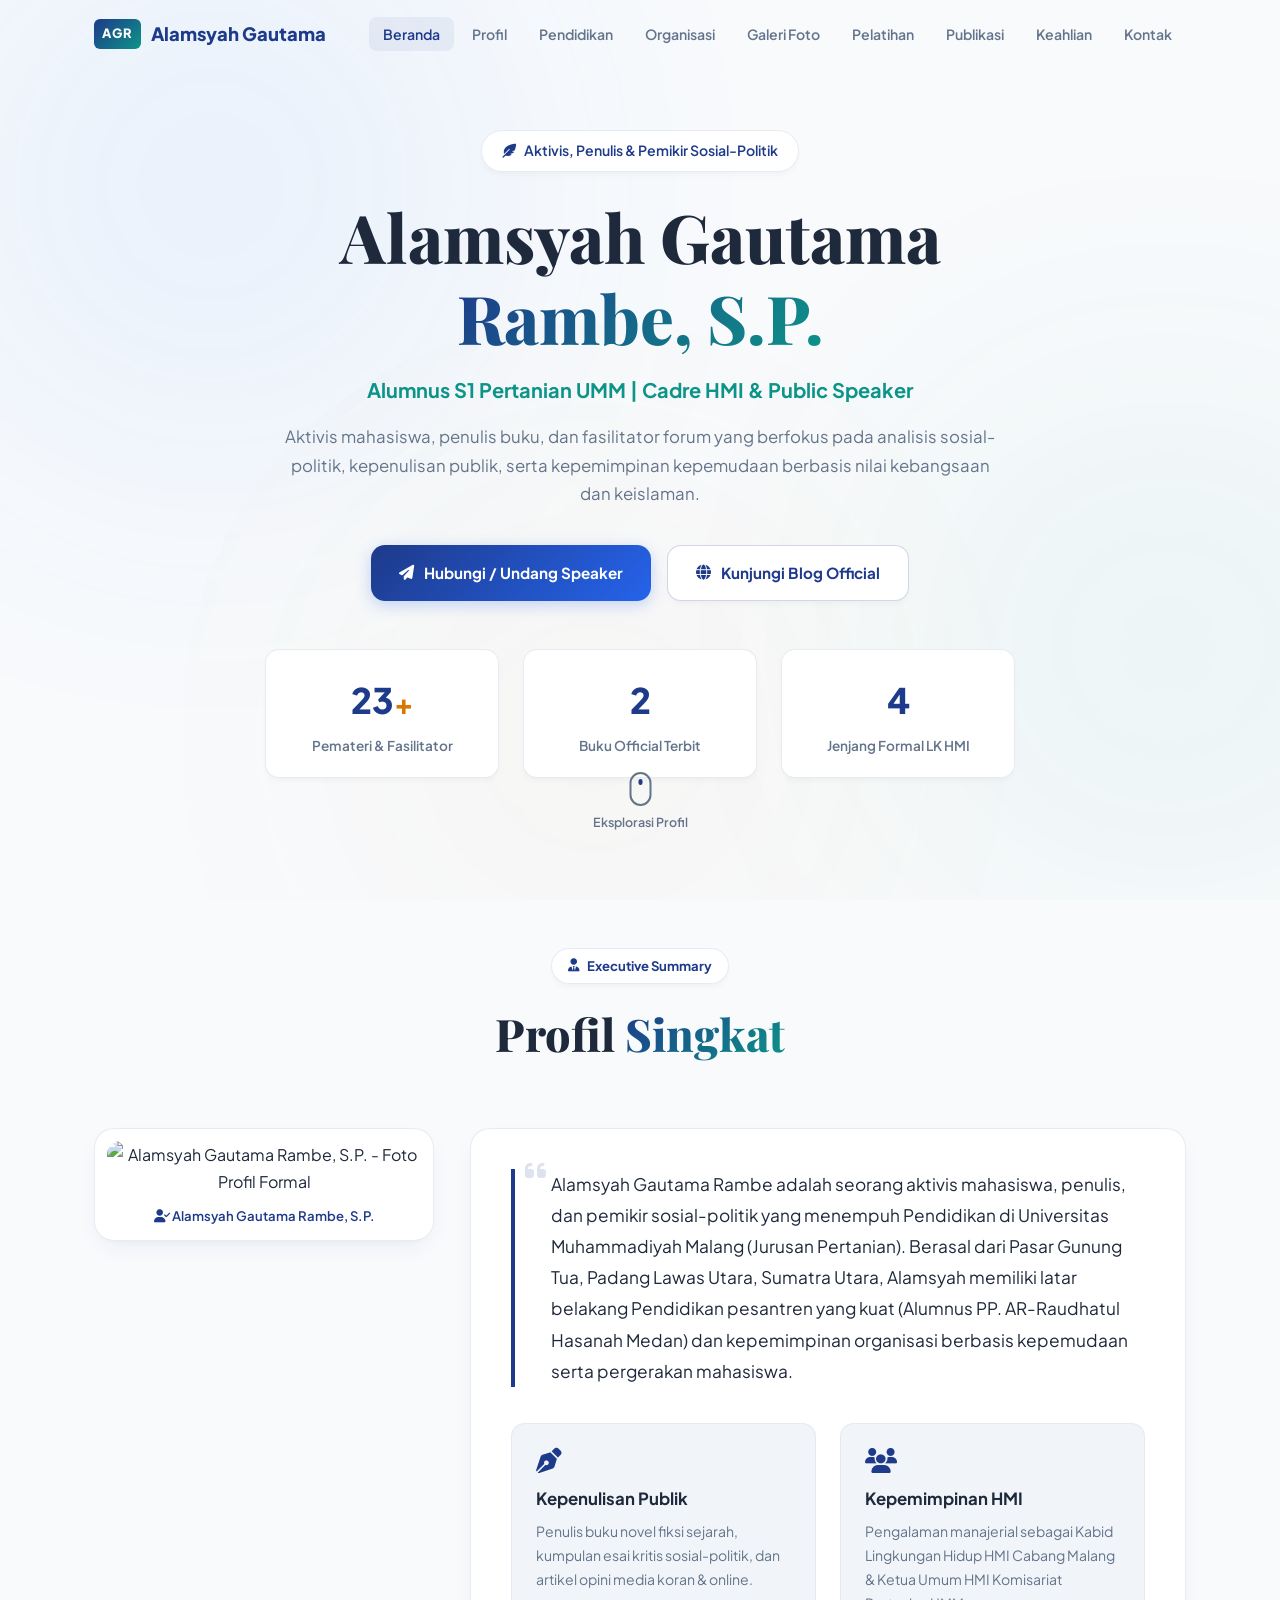
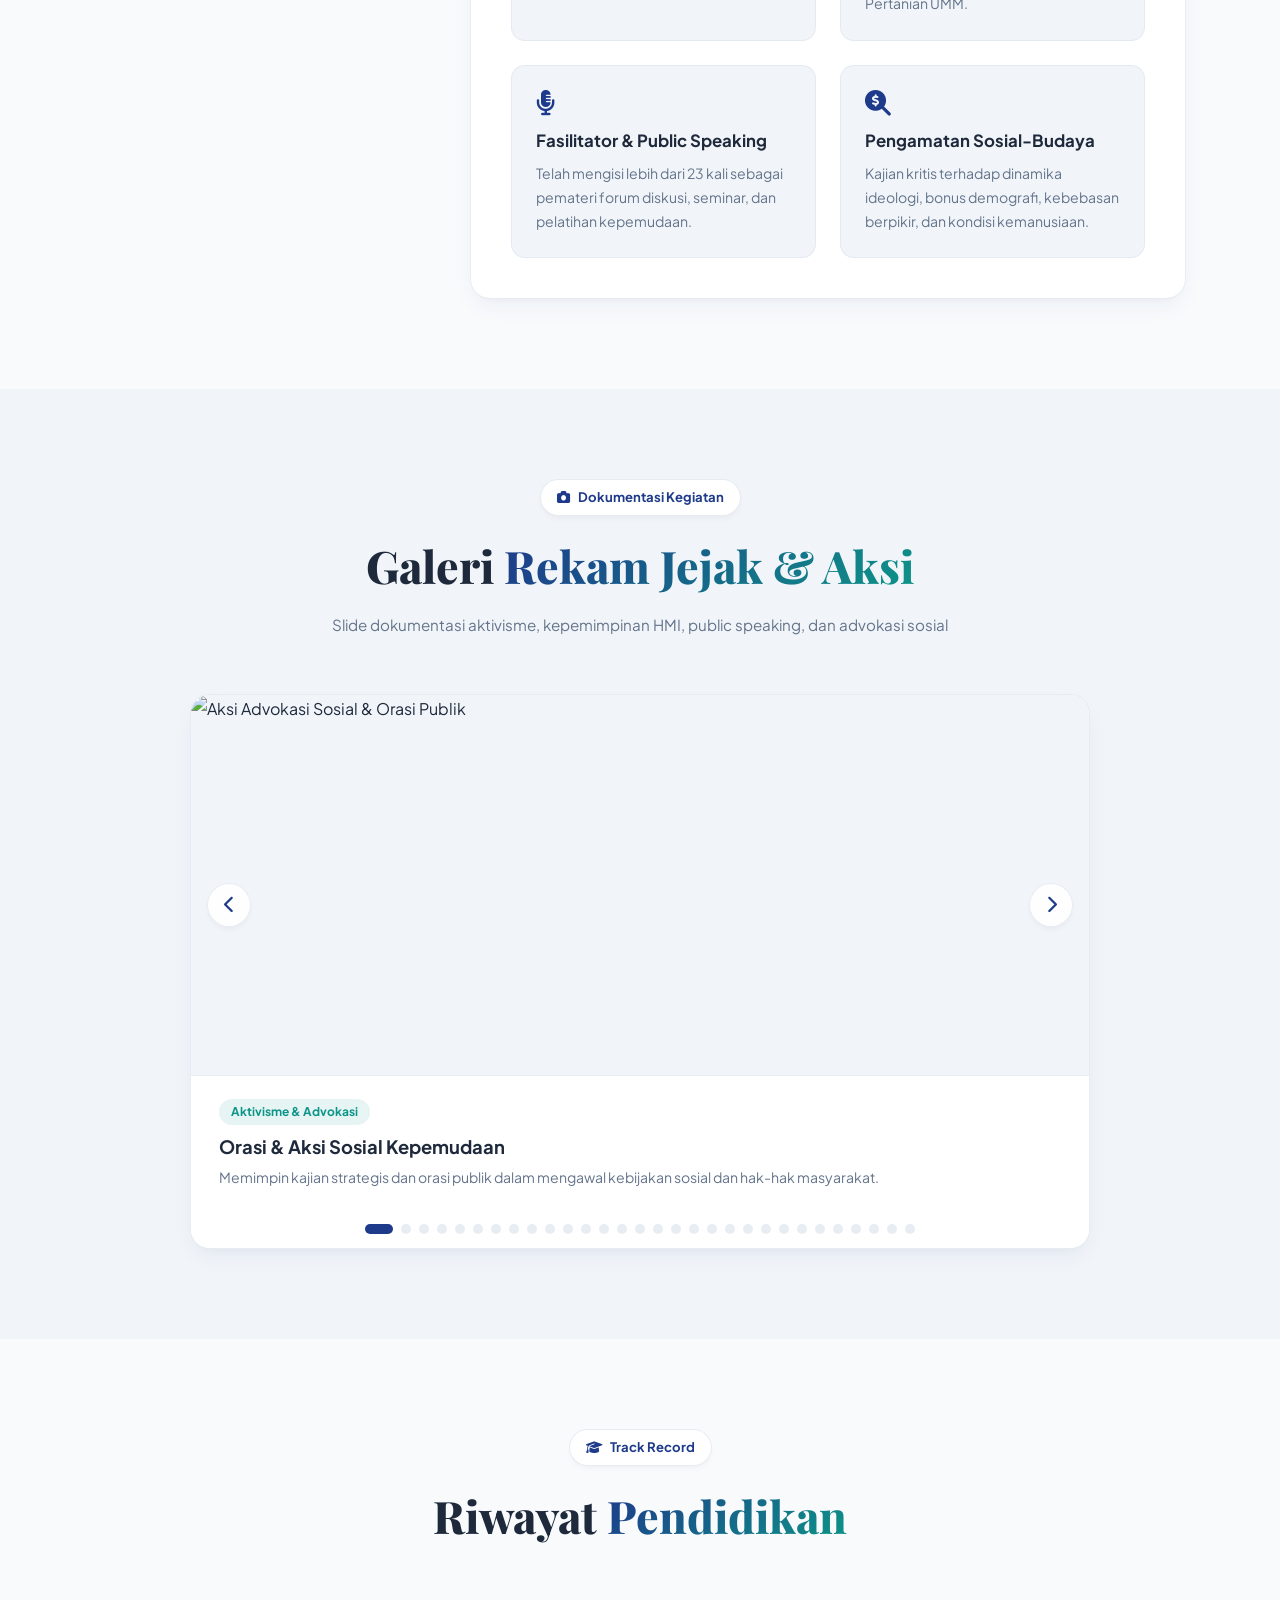
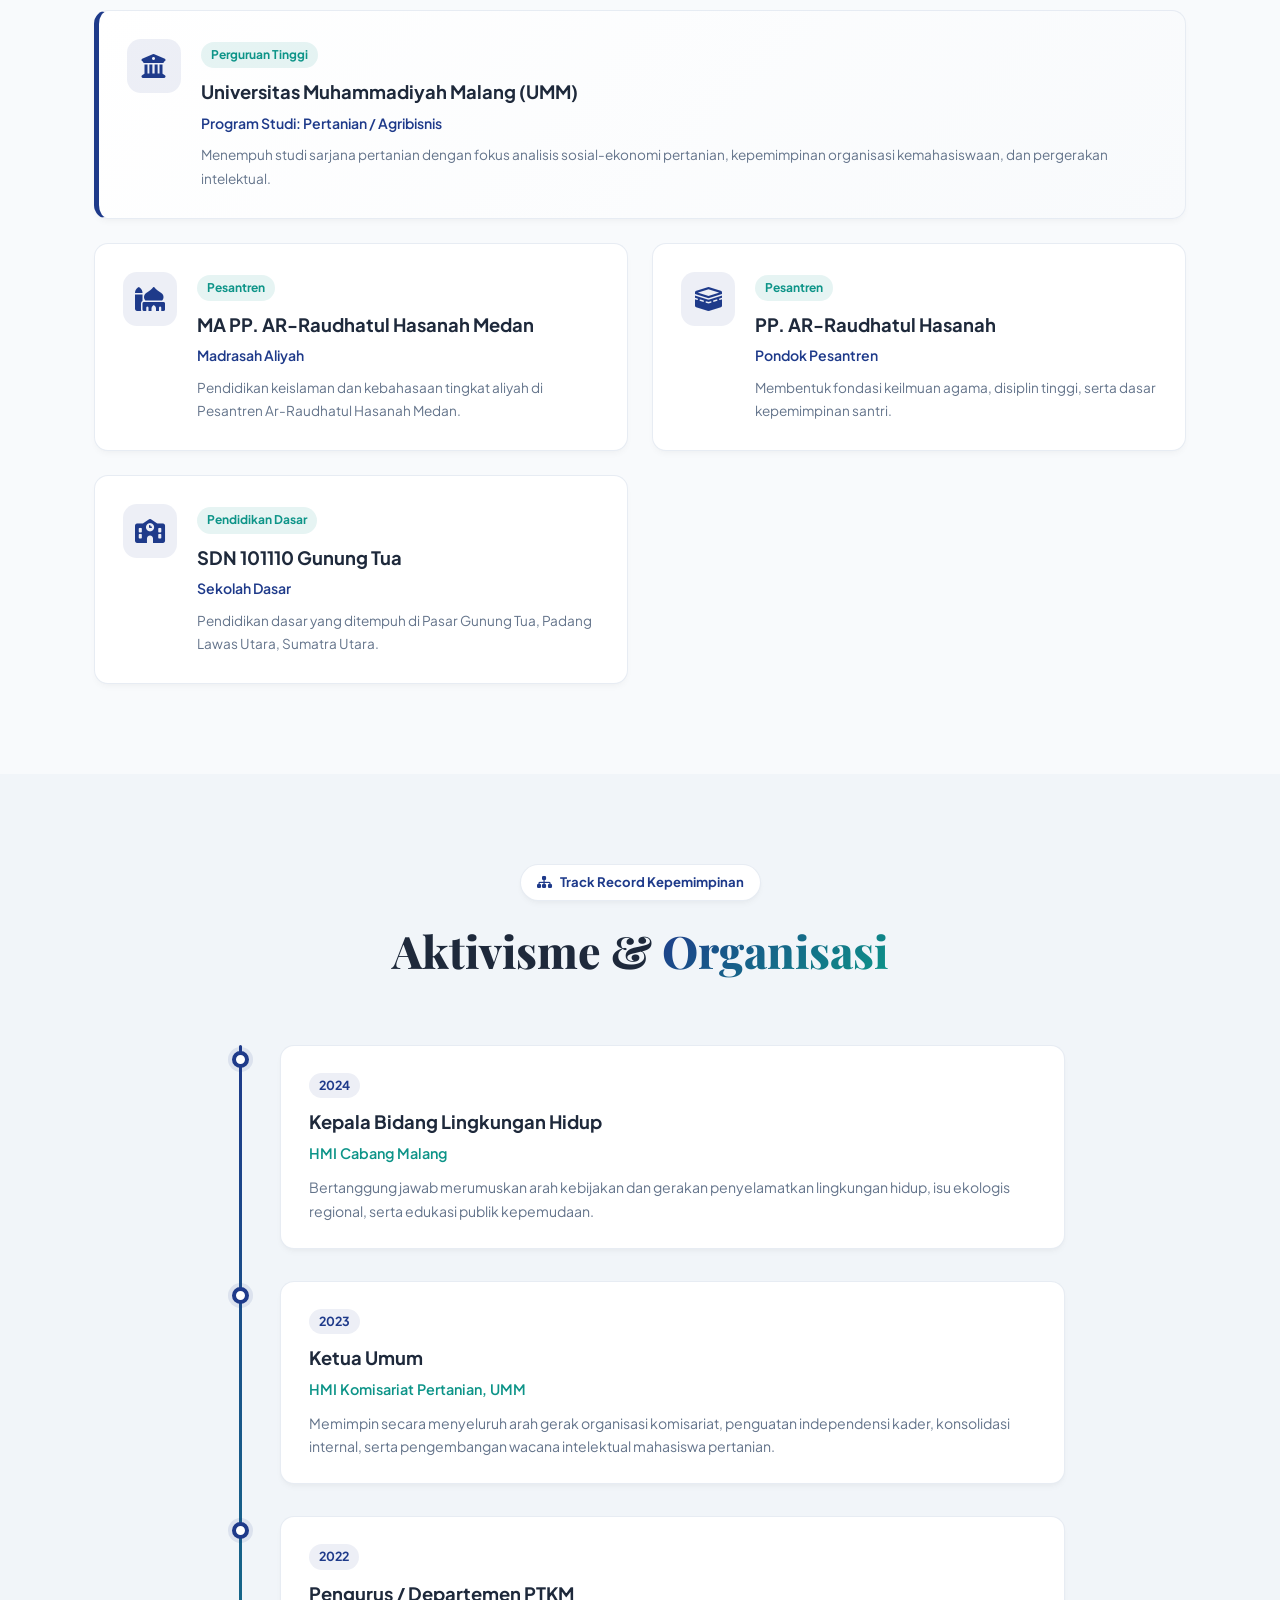
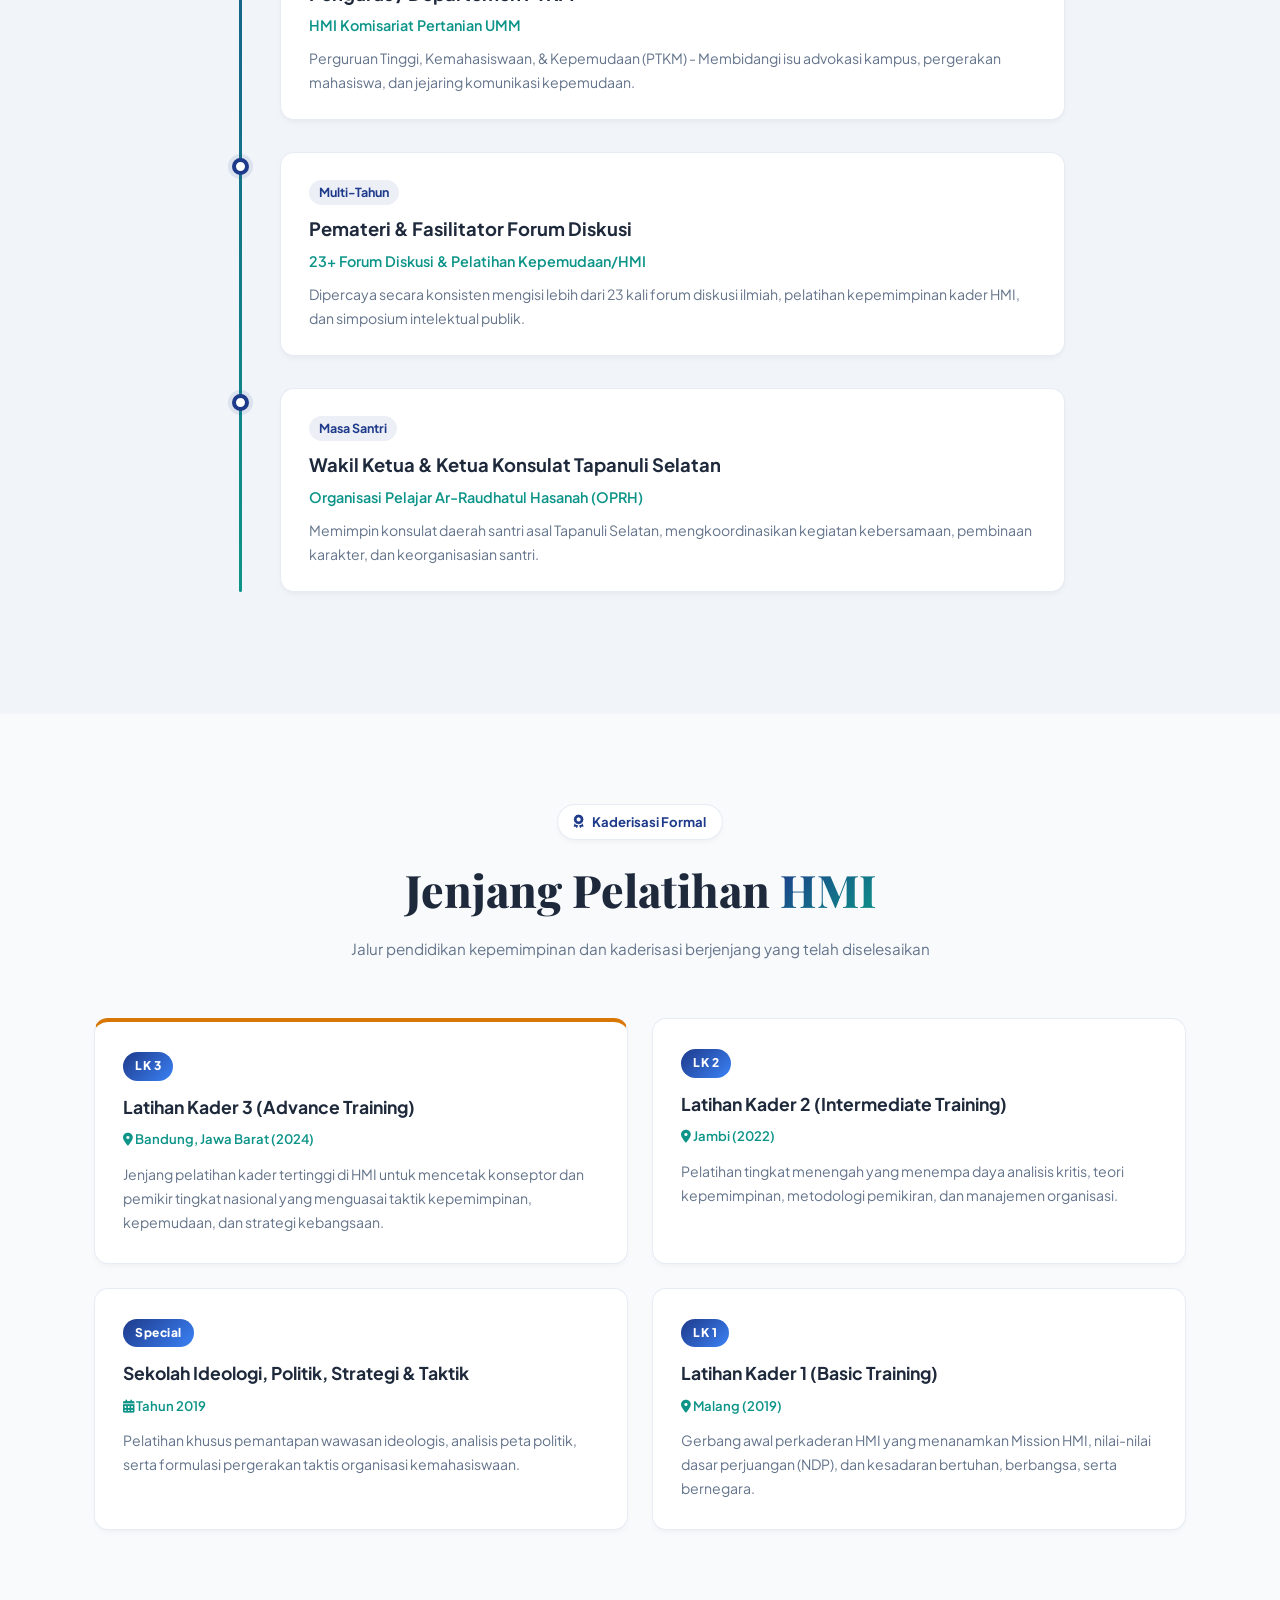
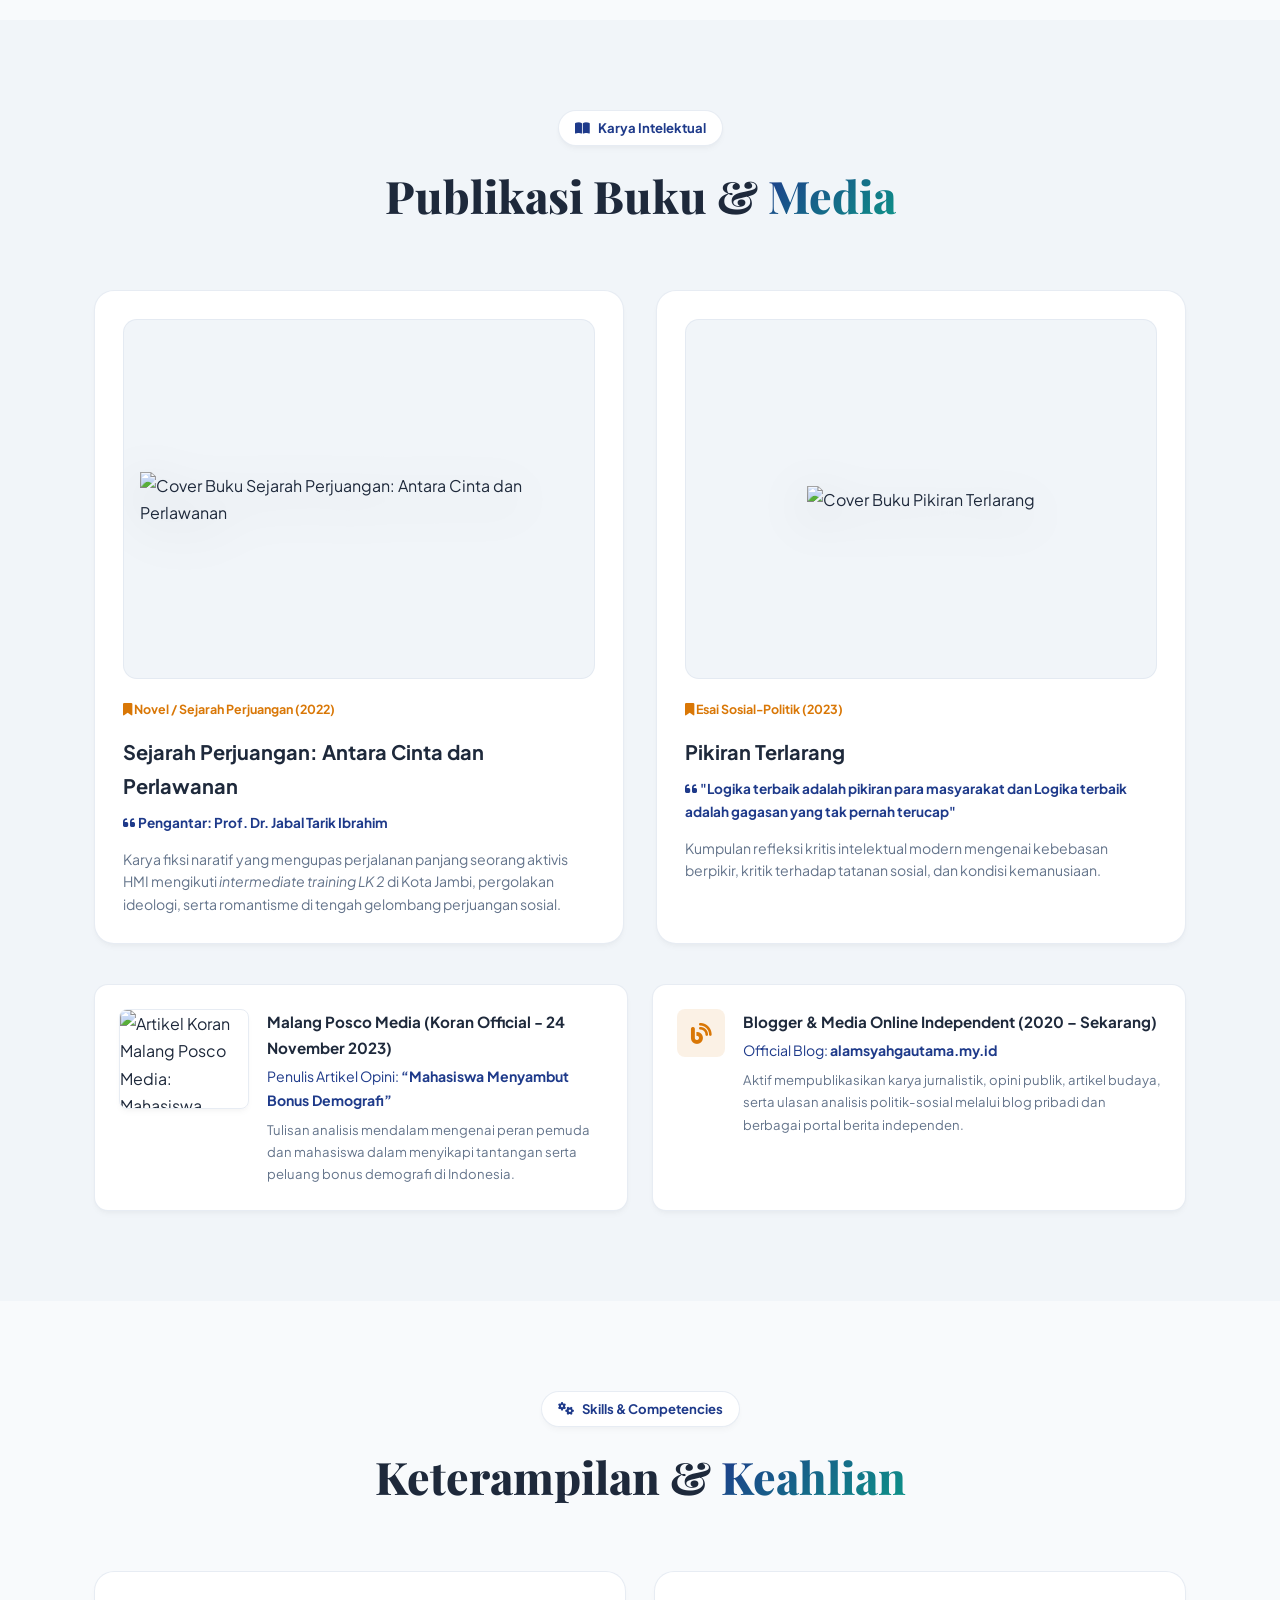
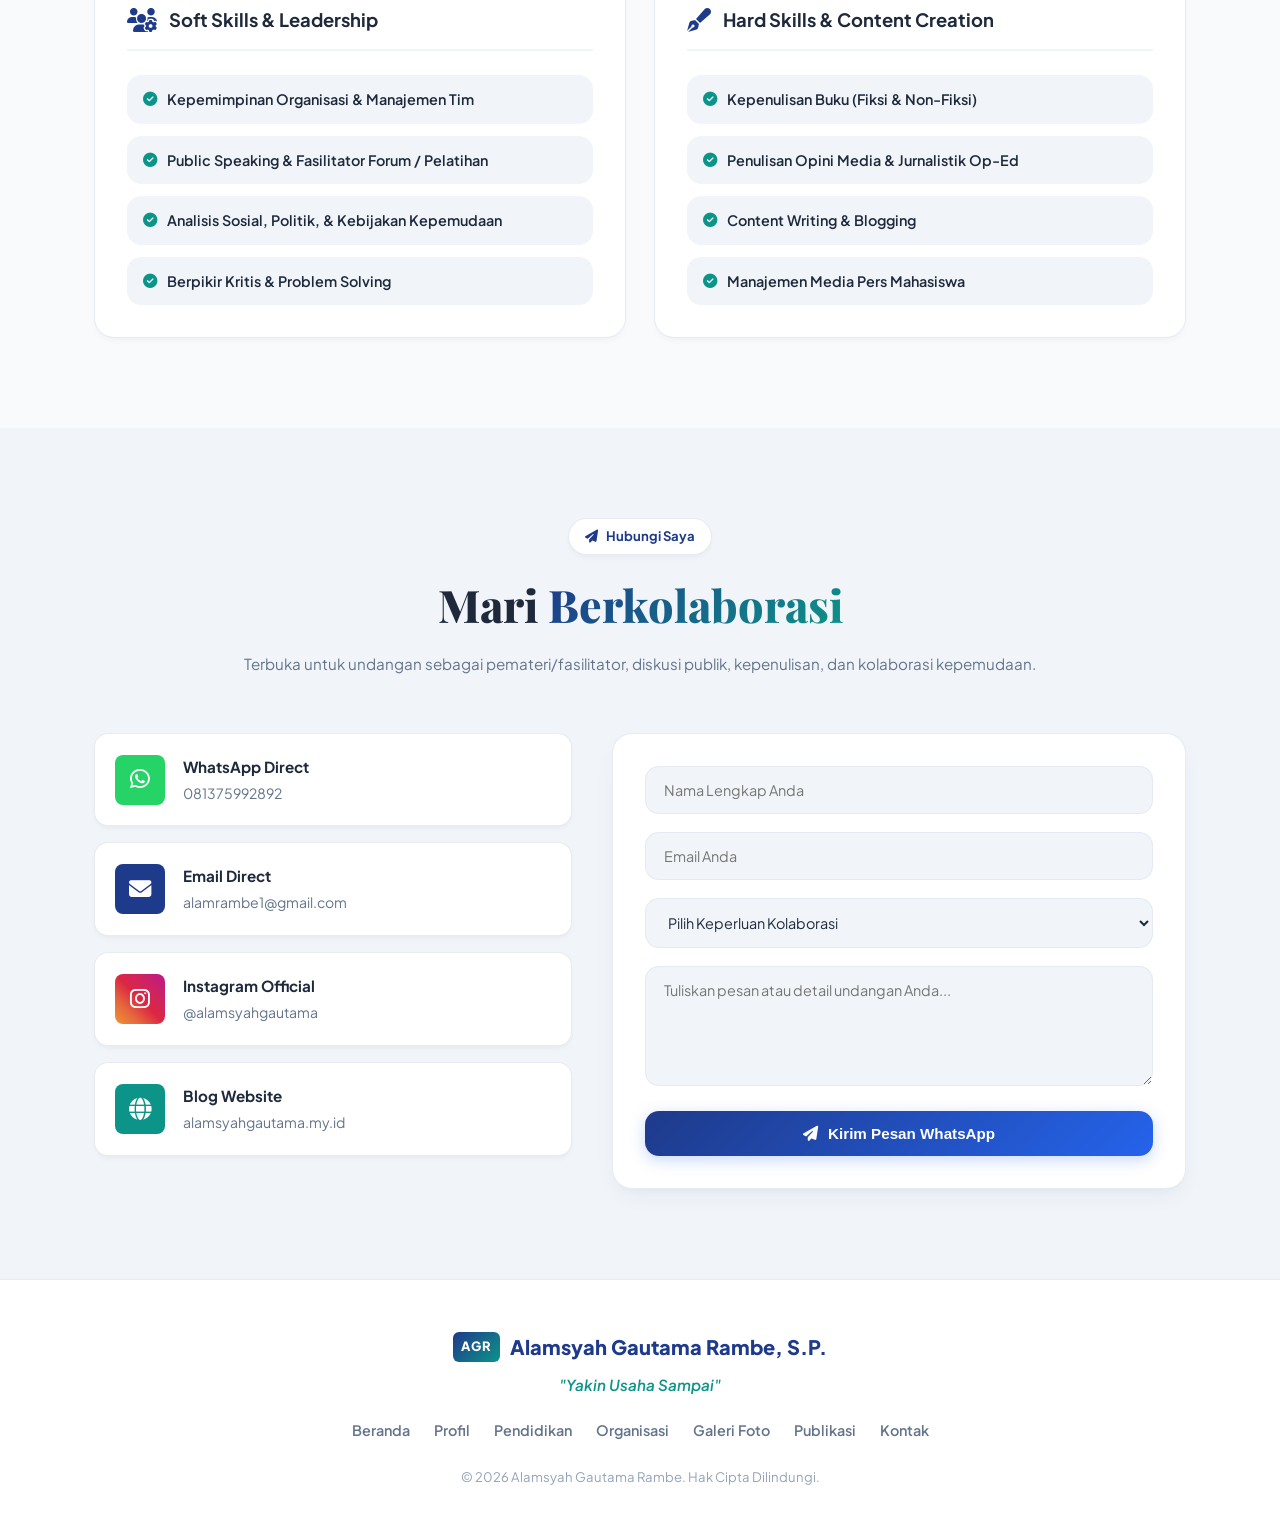
==== commit b2b2dc9e: "update" ====
--- a/index.html
+++ b/index.html
@@ -5,39 +5,43 @@
     <meta charset="UTF-8">
     <meta name="viewport" content="width=device-width, initial-scale=1.0">
     <meta name="description"
-        content="Portofolio Profesional Alamsyah Gautama, S.P. - S1 Agribisnis UMM, Pembicara & Moderator HMI">
-    <title>Portofolio Alamsyah Gautama, S.P. | Agribisnis & Public Speaker</title>
+        content="Portofolio Profesional Alamsyah Gautama Rambe, S.P. - Penulis, Pemikir Sosial-Politik, & Aktivis Mahasiswa">
+    <title>Alamsyah Gautama Rambe, S.P. | Portofolio & Profil Profesional</title>
     <link rel="preconnect" href="https://fonts.googleapis.com">
+    <link rel="preconnect" href="https://fonts.gstatic.com" crossorigin>
     <link
-        href="https://fonts.googleapis.com/css2?family=Inter:wght@300;400;500;600;700;800;900&family=Playfair+Display:wght@700;800;900&display=swap"
+        href="https://fonts.googleapis.com/css2?family=Plus+Jakarta+Sans:wght@300;400;500;600;700;800&family=Playfair+Display:ital,wght@0,600;0,700;0,800;1,600&display=swap"
         rel="stylesheet">
     <link rel="stylesheet" href="https://cdnjs.cloudflare.com/ajax/libs/font-awesome/6.5.0/css/all.min.css">
     <link rel="stylesheet" href="style.css">
 </head>
 
 <body>
-    <!-- Animated Background -->
+    <!-- Animated Light Background Orbs -->
     <div class="bg-animation">
         <div class="gradient-orb orb-1"></div>
         <div class="gradient-orb orb-2"></div>
         <div class="gradient-orb orb-3"></div>
-        <div class="gradient-orb orb-4"></div>
     </div>
 
-    <!-- Navbar -->
+    <!-- Navigation -->
     <nav class="navbar" id="navbar">
         <div class="nav-container">
             <a href="#home" class="nav-logo">
-                <span class="logo-icon">◆</span> Alamsyah Gautama
+                <span class="logo-badge">AGR</span> Alamsyah Gautama
             </a>
             <ul class="nav-links" id="navLinks">
                 <li><a href="#home" class="nav-link active">Beranda</a></li>
-                <li><a href="#about" class="nav-link">Tentang</a></li>
-                <li><a href="#experience" class="nav-link">Pengalaman & Speaking</a></li>
-                <li><a href="#skills" class="nav-link">Skill</a></li>
+                <li><a href="#profil" class="nav-link">Profil</a></li>
+                <li><a href="#pendidikan" class="nav-link">Pendidikan</a></li>
+                <li><a href="#pengalaman" class="nav-link">Organisasi</a></li>
+                <li><a href="#galeri" class="nav-link">Galeri Foto</a></li>
+                <li><a href="#kaderisasi" class="nav-link">Pelatihan</a></li>
+                <li><a href="#publikasi" class="nav-link">Publikasi</a></li>
+                <li><a href="#skills" class="nav-link">Keahlian</a></li>
                 <li><a href="#contact" class="nav-link">Kontak</a></li>
             </ul>
-            <button class="nav-toggle" id="navToggle" aria-label="Toggle menu">
+            <button class="nav-toggle" id="navToggle" aria-label="Toggle Menu">
                 <span></span><span></span><span></span>
             </button>
         </div>
@@ -45,39 +49,40 @@
 
     <!-- Hero Section -->
     <section class="hero" id="home">
-        <div class="hero-particles" id="particles"></div>
-        <div class="hero-content">
-            <div class="hero-badge">
-                <i class="fas fa-graduation-cap"></i> S1 Agribisnis UMM | Aktivis HMI
-            </div>
-            <h1 class="hero-title">
-                <span class="title-line">Alamsyah</span>
-                <span class="title-line gradient-text">Gautama, S.P.</span>
-            </h1>
-            <p class="hero-subtitle">Sarjana Agribisnis | Pembicara & Moderator</p>
-            <p class="hero-desc">Lulusan Agribisnis Universitas Muhammadiyah Malang dengan minat besar di bidang
-                agribisnis, pengembangan diri, dan public speaking. Aktif berkontribusi di HMI sebagai pembicara,
-                moderator, dan penggerak diskusi publik.</p>
-            <div class="hero-buttons">
-                <a href="#contact" class="btn btn-primary">
-                    <i class="fas fa-paper-plane"></i> Hubungi Saya
-                </a>
-                <a href="#" class="btn btn-outline" onclick="alert('File CV akan diunduh.'); return false;">
-                    <i class="fas fa-download"></i> Unduh CV
-                </a>
-            </div>
-            <div class="hero-stats">
-                <div class="stat-item">
-                    <span class="stat-number" data-target="50">0</span>+
-                    <span class="stat-label">Kegiatan</span>
-                </div>
-                <div class="stat-item">
-                    <span class="stat-number" data-target="30">0</span>+
-                    <span class="stat-label">Forum Speaking</span>
-                </div>
-                <div class="stat-item">
-                    <span class="stat-number" data-target="5">0</span>+
-                    <span class="stat-label">Tahun Aktif</span>
+        <div class="container hero-container">
+            <div class="hero-content">
+                <div class="hero-badge">
+                    <i class="fas fa-feather-alt"></i> Aktivis, Penulis & Pemikir Sosial-Politik
+                </div>
+                <h1 class="hero-title">
+                    Alamsyah Gautama <span class="gradient-text">Rambe, S.P.</span>
+                </h1>
+                <p class="hero-subtitle">Alumnus S1 Pertanian UMM | Cadre HMI & Public Speaker</p>
+                <p class="hero-desc">
+                    Aktivis mahasiswa, penulis buku, dan fasilitator forum yang berfokus pada analisis sosial-politik,
+                    kepenulisan publik, serta kepemimpinan kepemudaan berbasis nilai kebangsaan dan keislaman.
+                </p>
+                <div class="hero-buttons">
+                    <a href="#contact" class="btn btn-primary">
+                        <i class="fas fa-paper-plane"></i> Hubungi / Undang Speaker
+                    </a>
+                    <a href="https://alamsyahgautama.my.id" target="_blank" class="btn btn-outline">
+                        <i class="fas fa-globe"></i> Kunjungi Blog Official
+                    </a>
+                </div>
+                <div class="hero-stats">
+                    <div class="stat-card">
+                        <span class="stat-number" data-target="23">0</span><span class="stat-plus">+</span>
+                        <span class="stat-label">Pemateri & Fasilitator</span>
+                    </div>
+                    <div class="stat-card">
+                        <span class="stat-number" data-target="2">0</span>
+                        <span class="stat-label">Buku Official Terbit</span>
+                    </div>
+                    <div class="stat-card">
+                        <span class="stat-number" data-target="4">0</span>
+                        <span class="stat-label">Jenjang Formal LK HMI</span>
+                    </div>
                 </div>
             </div>
         </div>
@@ -85,50 +90,66 @@
             <div class="mouse">
                 <div class="wheel"></div>
             </div>
-            <span>Scroll ke bawah</span>
+            <span>Eksplorasi Profil</span>
         </div>
     </section>
 
-    <!-- About Section -->
-    <section class="section" id="about">
+    <!-- Executive Summary / Profil Singkat -->
+    <section class="section" id="profil">
         <div class="container">
             <div class="section-header">
-                <span class="section-tag"><i class="fas fa-user"></i> Tentang Saya</span>
-                <h2 class="section-title">Mengenal Lebih <span class="gradient-text">Dekat</span></h2>
-            </div>
-            <div class="about-grid">
-                <div class="about-image">
-                    <div class="image-frame">
-                        <div class="image-placeholder">
-                            <i class="fas fa-user-tie"></i>
-                        </div>
-                        <div class="image-decoration"></div>
-                    </div>
-                </div>
-                <div class="about-content">
-                    <h3>Sarjana Agribisnis & Public Speaker</h3>
-                    <p>Saya adalah lulusan <strong>S1 Agribisnis Universitas Muhammadiyah Malang (UMM)</strong> yang
-                        memiliki komitmen kuat dalam menjembatani ilmu pertanian modern, pengembangan diri, dan
-                        kepemimpinan pemuda.</p>
-                    <p>Melalui keaktifan di <strong>Himpunan Mahasiswa Islam (HMI)</strong>, saya sering dipercaya
-                        menjadi pembicara dan moderator dalam berbagai acara pelatihan kader, diskusi publik, dan
-                        seminar kebangsaan maupun isu ekonomi agribisnis.</p>
-                    <div class="about-info-grid">
-                        <div class="info-item">
-                            <i class="fas fa-graduation-cap"></i>
-                            <div><strong>Pendidikan</strong><span>S1 Agribisnis UMM</span></div>
-                        </div>
-                        <div class="info-item">
-                            <i class="fas fa-seedling"></i>
-                            <div><strong>Fokus Minat</strong><span>Agribisnis & Soft Skills</span></div>
-                        </div>
-                        <div class="info-item">
-                            <i class="fas fa-users"></i>
-                            <div><strong>Organisasi</strong><span>Kader HMI</span></div>
-                        </div>
-                        <div class="info-item">
-                            <i class="fas fa-microphone-alt"></i>
-                            <div><strong>Keahlian Utama</strong><span>Public Speaking & Moderasi</span></div>
+                <span class="section-tag"><i class="fas fa-user-tie"></i> Executive Summary</span>
+                <h2 class="section-title">Profil <span class="gradient-text">Singkat</span></h2>
+            </div>
+            <div class="about-grid-with-photo">
+                <div class="about-photo-wrapper">
+                    <div class="photo-frame">
+                        <img src="C:/Users/HP/.gemini/antigravity/brain/5aaf32f7-ae36-4ba3-ad62-7b202d97dabf/media__1788320962341.png"
+                            alt="Alamsyah Gautama Rambe, S.P. - Foto Profil Formal" class="profile-photo">
+                        <div class="photo-caption">
+                            <i class="fas fa-user-check"></i> Alamsyah Gautama Rambe, S.P.
+                        </div>
+                    </div>
+                </div>
+                <div class="about-card">
+                    <div class="about-card-body">
+                        <div class="profile-quote">
+                            <i class="fas fa-quote-left quote-icon"></i>
+                            <p>
+                                Alamsyah Gautama Rambe adalah seorang aktivis mahasiswa, penulis, dan pemikir
+                                sosial-politik
+                                yang menempuh Pendidikan di Universitas Muhammadiyah Malang (Jurusan Pertanian). Berasal
+                                dari
+                                Pasar Gunung Tua, Padang Lawas Utara, Sumatra Utara, Alamsyah memiliki latar belakang
+                                Pendidikan pesantren yang kuat (Alumnus PP. AR-Raudhatul Hasanah Medan) dan kepemimpinan
+                                organisasi berbasis kepemudaan serta pergerakan mahasiswa.
+                            </p>
+                        </div>
+                        <div class="profile-features">
+                            <div class="feature-box">
+                                <i class="fas fa-pen-nib"></i>
+                                <h4>Kepenulisan Publik</h4>
+                                <p>Penulis buku novel fiksi sejarah, kumpulan esai kritis sosial-politik, dan artikel
+                                    opini media koran & online.</p>
+                            </div>
+                            <div class="feature-box">
+                                <i class="fas fa-users"></i>
+                                <h4>Kepemimpinan HMI</h4>
+                                <p>Pengalaman manajerial sebagai Kabid Lingkungan Hidup HMI Cabang Malang & Ketua Umum
+                                    HMI Komisariat Pertanian UMM.</p>
+                            </div>
+                            <div class="feature-box">
+                                <i class="fas fa-microphone-alt"></i>
+                                <h4>Fasilitator & Public Speaking</h4>
+                                <p>Telah mengisi lebih dari 23 kali sebagai pemateri forum diskusi, seminar, dan
+                                    pelatihan kepemudaan.</p>
+                            </div>
+                            <div class="feature-box">
+                                <i class="fas fa-search-dollar"></i>
+                                <h4>Pengamatan Sosial-Budaya</h4>
+                                <p>Kajian kritis terhadap dinamika ideologi, bonus demografi, kebebasan berpikir, dan
+                                    kondisi kemanusiaan.</p>
+                            </div>
                         </div>
                     </div>
                 </div>
@@ -136,357 +157,778 @@
         </div>
     </section>
 
-    <!-- Experience Section -->
-    <section class="section section-dark" id="experience">
+    <!-- Galeri Foto Slider Dokumentasi Kegiatan -->
+    <section class="section section-alt" id="galeri">
         <div class="container">
             <div class="section-header">
-                <span class="section-tag"><i class="fas fa-briefcase"></i> Pengalaman</span>
-                <h2 class="section-title">Jejak <span class="gradient-text">Organisasi</span></h2>
+                <span class="section-tag"><i class="fas fa-camera"></i> Dokumentasi Kegiatan</span>
+                <h2 class="section-title">Galeri <span class="gradient-text">Rekam Jejak & Aksi</span></h2>
+                <p class="section-desc">Slide dokumentasi aktivisme, kepemimpinan HMI, public speaking, dan advokasi
+                    sosial</p>
+            </div>
+
+            <div class="gallery-slider-container">
+                <div class="gallery-slider" id="gallerySlider">
+                    <!-- Slide 1 -->
+                    <div class="slider-item active">
+                        <div class="slider-img-wrapper">
+                            <img src="C:/Users/HP/.gemini/antigravity/brain/5aaf32f7-ae36-4ba3-ad62-7b202d97dabf/media__1788319705363.jpg"
+                                alt="Aksi Advokasi Sosial & Orasi Publik">
+                        </div>
+                        <div class="slider-caption">
+                            <span class="slider-tag">Aktivisme & Advokasi</span>
+                            <h3>Orasi & Aksi Sosial Kepemudaan</h3>
+                            <p>Memimpin kajian strategis dan orasi publik dalam mengawal kebijakan sosial dan hak-hak
+                                masyarakat.</p>
+                        </div>
+                    </div>
+
+                    <!-- Slide 2 -->
+                    <div class="slider-item">
+                        <div class="slider-img-wrapper">
+                            <img src="C:/Users/HP/.gemini/antigravity/brain/5aaf32f7-ae36-4ba3-ad62-7b202d97dabf/media__1788320257898.jpg"
+                                alt="Pemateri Basic Training LK 1">
+                        </div>
+                        <div class="slider-caption">
+                            <span class="slider-tag">Public Speaking</span>
+                            <h3>Pemateri Basic Training (LK 1)</h3>
+                            <p>Menyampaikan materi ke-HMI-an dan kepemimpinan dalam Basic Training LK 1 HMI UMM.</p>
+                        </div>
+                    </div>
+
+                    <!-- Slide 3 -->
+                    <div class="slider-item">
+                        <div class="slider-img-wrapper">
+                            <img src="C:/Users/HP/.gemini/antigravity/brain/5aaf32f7-ae36-4ba3-ad62-7b202d97dabf/media__1788320258030.jpg"
+                                alt="Bedah Buku & Diskusi Publik">
+                        </div>
+                        <div class="slider-caption">
+                            <span class="slider-tag">Karya & Penulisan</span>
+                            <h3>Bedah Buku & Diskusi Publik</h3>
+                            <p>Sesi bedah karya tulisan dan diskusi kebudayaan bersama para pemuda dan akademisi.</p>
+                        </div>
+                    </div>
+
+                    <!-- Slide 4 -->
+                    <div class="slider-item">
+                        <div class="slider-img-wrapper">
+                            <img src="C:/Users/HP/.gemini/antigravity/brain/5aaf32f7-ae36-4ba3-ad62-7b202d97dabf/media__1788320258079.jpg"
+                                alt="Pengurus HMI Komisariat Pertanian UMM">
+                        </div>
+                        <div class="slider-caption">
+                            <span class="slider-tag">Kepemimpinan Organisasi</span>
+                            <h3>Pengurus HMI Komisariat Pertanian UMM</h3>
+                            <p>Kebersamaan dan konsolidasi pengurus HMI Komisariat Pertanian Universitas Muhammadiyah
+                                Malang.</p>
+                        </div>
+                    </div>
+
+                    <!-- Slide 5 -->
+                    <div class="slider-item">
+                        <div class="slider-img-wrapper">
+                            <img src="C:/Users/HP/.gemini/antigravity/brain/5aaf32f7-ae36-4ba3-ad62-7b202d97dabf/media__1788320258160.jpg"
+                                alt="Silaturahmi Nasional V Alumni HMI Pertanian">
+                        </div>
+                        <div class="slider-caption">
+                            <span class="slider-tag">Forum Nasional</span>
+                            <h3>Silaturahmi Nasional V Alumni HMI Pertanian UMM</h3>
+                            <p>Sambutan dan fasilitator dalam ajang Silaturahmi Nasional Alumni HMI Pertanian UMM di
+                                Kapal Garden Hotel.</p>
+                        </div>
+                    </div>
+
+                    <!-- Slide 6 -->
+                    <div class="slider-item">
+                        <div class="slider-img-wrapper">
+                            <img src="C:/Users/HP/.gemini/antigravity/brain/5aaf32f7-ae36-4ba3-ad62-7b202d97dabf/media__1788320258200.jpg"
+                                alt="Penyerahan Sertifikat Kader LK 1">
+                        </div>
+                        <div class="slider-caption">
+                            <span class="slider-tag">Perkaderan HMI</span>
+                            <h3>Penyerahan Sertifikat Kelulusan Kader LK 1</h3>
+                            <p>Prosesi simbolis penyerahan sertifikat kelulusan kader dalam Latihan Kader 1 HMI
+                                Komisariat Pertanian UMM.</p>
+                        </div>
+                    </div>
+
+                    <!-- Slide 7 -->
+                    <div class="slider-item">
+                        <div class="slider-img-wrapper">
+                            <img src="C:/Users/HP/.gemini/antigravity/brain/5aaf32f7-ae36-4ba3-ad62-7b202d97dabf/media__1788320424003.jpg"
+                                alt="Pemateri LK 1 Villa Tawangsari">
+                        </div>
+                        <div class="slider-caption">
+                            <span class="slider-tag">Basic Training (LK 1)</span>
+                            <h3>Pemateri Basic Training HMI Villa Tawangsari</h3>
+                            <p>Menyampaikan materi Internalisasi Jiwa Al-Alamah Guna Terwujudnya Cendekiawan Progresif
+                                (15-17 November 2024).</p>
+                        </div>
+                    </div>
+
+                    <!-- Slide 8 -->
+                    <div class="slider-item">
+                        <div class="slider-img-wrapper">
+                            <img src="C:/Users/HP/.gemini/antigravity/brain/5aaf32f7-ae36-4ba3-ad62-7b202d97dabf/media__1788320451339.jpg"
+                                alt="Diskusi Kebudayaan & Publik">
+                        </div>
+                        <div class="slider-caption">
+                            <span class="slider-tag">Diskusi Publik</span>
+                            <h3>Fasilitator Forum Diskusi & Kebudayaan</h3>
+                            <p>Mengisi ruang dialog ramah tamah bersama rekan sejawat dan pengamat sosial-politik.</p>
+                        </div>
+                    </div>
+
+                    <!-- Slide 9 -->
+                    <div class="slider-item">
+                        <div class="slider-img-wrapper">
+                            <img src="C:/Users/HP/.gemini/antigravity/brain/5aaf32f7-ae36-4ba3-ad62-7b202d97dabf/media__1788320465791.jpg"
+                                alt="Moderator Forum Akademik & Keorganisasian">
+                        </div>
+                        <div class="slider-caption">
+                            <span class="slider-tag">Moderasi & Public Speaking</span>
+                            <h3>Moderator Forum Akademik & Keorganisasian</h3>
+                            <p>Memimpin alur jalannya seminar dan forum persidangan organisasi kemahasiswaan.</p>
+                        </div>
+                    </div>
+
+                    <!-- Slide 10 -->
+                    <div class="slider-item">
+                        <div class="slider-img-wrapper">
+                            <img src="C:/Users/HP/.gemini/antigravity/brain/5aaf32f7-ae36-4ba3-ad62-7b202d97dabf/media__1788320476320.jpg"
+                                alt="Sambutan Mimbar Kepemimpinan">
+                        </div>
+                        <div class="slider-caption">
+                            <span class="slider-tag">Sambutan & Orasi</span>
+                            <h3>Sambutan Mimbar Kepemimpinan Pemuda</h3>
+                            <p>Penyampaian gagasan dan pidato kepemimpinan pada mimbar resmi organisasi.</p>
+                        </div>
+                    </div>
+
+                    <!-- Slide 11 -->
+                    <div class="slider-item">
+                        <div class="slider-img-wrapper">
+                            <img src="C:/Users/HP/.gemini/antigravity/brain/5aaf32f7-ae36-4ba3-ad62-7b202d97dabf/media__1788320640484.jpg"
+                                alt="Moderator Book & Art Fest 2025: Pangan dan Kedaulatan">
+                        </div>
+                        <div class="slider-caption">
+                            <span class="slider-tag">Book & Art Fest 2025</span>
+                            <h3>Moderator Diskusi "Pangan dan Kedaulatan: Kembali ke Akar"</h3>
+                            <p>Memandu diskusi publik bersama Narasumber Trie Utami (Pegiat Pangan) & Redy Eko Prastyo di Rendezvous Kalimetro (Semilir.co).</p>
+                        </div>
+                    </div>
+
+                    <!-- Slide 12 -->
+                    <div class="slider-item">
+                        <div class="slider-img-wrapper">
+                            <img src="C:/Users/HP/.gemini/antigravity/brain/5aaf32f7-ae36-4ba3-ad62-7b202d97dabf/media__1788320660656.jpg"
+                                alt="Pemateri Perkaderan III HMI Koorkom UMM">
+                        </div>
+                        <div class="slider-caption">
+                            <span class="slider-tag">Pemateri Perkaderan HMI</span>
+                            <h3>Pemateri Perkaderan III Training Sekolah Kepengurusan</h3>
+                            <p>Membawakan materi Pengelolaan Perkaderan, Monitoring, dan Evaluasi di Villa Bukit Tlekung Batu.</p>
+                        </div>
+                    </div>
+
+                    <!-- Slide 13 -->
+                    <div class="slider-item">
+                        <div class="slider-img-wrapper">
+                            <img src="C:/Users/HP/.gemini/antigravity/brain/5aaf32f7-ae36-4ba3-ad62-7b202d97dabf/media__1788320679805.jpg"
+                                alt="Speaker TalkShow Literasi UMM">
+                        </div>
+                        <div class="slider-caption">
+                            <span class="slider-tag">Speaker TalkShow Literasi</span>
+                            <h3>Speaker TalkShow Literasi: "Literasi Kuat Prestasi Hebat"</h3>
+                            <p>Narasumber utama kepenulisan dan literasi mahasiswa bersama Fakultas Agama Islam Universitas Muhammadiyah Malang.</p>
+                        </div>
+                    </div>
+
+                    <!-- Slide 14 -->
+                    <div class="slider-item">
+                        <div class="slider-img-wrapper">
+                            <img src="C:/Users/HP/.gemini/antigravity/brain/5aaf32f7-ae36-4ba3-ad62-7b202d97dabf/media__1788320669629.jpg"
+                                alt="Pemateri Webinar Hukum Sosial-Politik">
+                        </div>
+                        <div class="slider-caption">
+                            <span class="slider-tag">Webinar Diskusi Hukum</span>
+                            <h3>Pemateri Webinar Kritis Hukum & Sosial-Politik</h3>
+                            <p>Pemateri diskusi publik bertajuk "Hukum yang Tumpul ke Atas, Tajam ke Pengkritik".</p>
+                        </div>
+                    </div>
+
+                    <!-- Slide 15 -->
+                    <div class="slider-item">
+                        <div class="slider-img-wrapper">
+                            <img src="C:/Users/HP/.gemini/antigravity/brain/5aaf32f7-ae36-4ba3-ad62-7b202d97dabf/media__1788320650789.jpg"
+                                alt="Pelantikan & Serah Terima Jabatan Pengurus HMI">
+                        </div>
+                        <div class="slider-caption">
+                            <span class="slider-tag">Pelantikan & Serah Terima Jabatan</span>
+                            <h3>Prosesi Pelantikan & Irar Pengurus HMI</h3>
+                            <p>Pengambilan ikrar jabatan dan kepemimpinan di hadapan seluruh kader dan alumni HMI.</p>
+                        </div>
+                    </div>
+
+                    <!-- Slide 16 -->
+                    <div class="slider-item">
+                        <div class="slider-img-wrapper">
+                            <img src="C:/Users/HP/.gemini/antigravity/brain/5aaf32f7-ae36-4ba3-ad62-7b202d97dabf/media__1788320710669.jpg"
+                                alt="Bedah Buku Sejarah Perjuangan HMI Komuni">
+                        </div>
+                        <div class="slider-caption">
+                            <span class="slider-tag">Bedah Buku Official</span>
+                            <h3>Pemateri Bedah Buku "Sejarah Perjuangan: Antara Cinta dan Perlawanan"</h3>
+                            <p>Narasumber utama Bedah Buku di Hall Room Komuni bersama HMI Cabang Malang Komisariat UNITRI.</p>
+                        </div>
+                    </div>
+
+                    <!-- Slide 17 -->
+                    <div class="slider-item">
+                        <div class="slider-img-wrapper">
+                            <img src="C:/Users/HP/.gemini/antigravity/brain/5aaf32f7-ae36-4ba3-ad62-7b202d97dabf/media__1788320730272.jpg"
+                                alt="Peluncuran & Bedah Buku Kopi Tani">
+                        </div>
+                        <div class="slider-caption">
+                            <span class="slider-tag">Peluncuran Buku</span>
+                            <h3>Peluncuran & Bedah Buku di Kopi Tani Malang</h3>
+                            <p>Sesi peluncuran resmi buku bersama pembedah Alpi Anwar Pulungan, M.Pd (Penulis & Jurnalis) dan Pemantik Andry Azhari Siregar.</p>
+                        </div>
+                    </div>
+
+                    <!-- Slide 18 -->
+                    <div class="slider-item">
+                        <div class="slider-img-wrapper">
+                            <img src="C:/Users/HP/.gemini/antigravity/brain/5aaf32f7-ae36-4ba3-ad62-7b202d97dabf/media__1788320730166.jpg"
+                                alt="Pemantik Atap Dialektika: Paradoks Kepemimpinan Negeri">
+                        </div>
+                        <div class="slider-caption">
+                            <span class="slider-tag">Atap Dialektika</span>
+                            <h3>Pemantik Kajian "Paradoks Kepemimpinan Negeri (Tinjauan Filosofis Praksis)"</h3>
+                            <p>Pemantik diskusi filsafat politik di Arkos DW Tlogomas Malang.</p>
+                        </div>
+                    </div>
+
+                    <!-- Slide 19 -->
+                    <div class="slider-item">
+                        <div class="slider-img-wrapper">
+                            <img src="C:/Users/HP/.gemini/antigravity/brain/5aaf32f7-ae36-4ba3-ad62-7b202d97dabf/media__1788320730434.jpg"
+                                alt="Pemateri Follow Up Mission HMI PPPA">
+                        </div>
+                        <div class="slider-caption">
+                            <span class="slider-tag">Perkaderan PPPA</span>
+                            <h3>Pemateri Follow Up Materi "Mission HMI"</h3>
+                            <p>Mengisi sesi pendalaman nilai dasar dan Mission HMI bagi kader HMI Komisariat Pertanian UMM.</p>
+                        </div>
+                    </div>
+
+                    <!-- Slide 20 -->
+                    <div class="slider-item">
+                        <div class="slider-img-wrapper">
+                            <img src="C:/Users/HP/.gemini/antigravity/brain/5aaf32f7-ae36-4ba3-ad62-7b202d97dabf/media__1788320730464.jpg"
+                                alt="Live Streaming Dialog Langkah Strategis Aksata Indonesia">
+                        </div>
+                        <div class="slider-caption">
+                            <span class="slider-tag">Inisiator Aksata Indonesia</span>
+                            <h3>Live Streaming Dialog "Langkah Strategis Aksata Indonesia"</h3>
+                            <p>Narasumber & Inisiator Platform Aksata Indonesia membahas strategi literasi dan pendidikan publik.</p>
+                        </div>
+                    </div>
+
+                    <!-- Slide 21 -->
+                    <div class="slider-item">
+                        <div class="slider-img-wrapper">
+                            <img src="C:/Users/HP/.gemini/antigravity/brain/5aaf32f7-ae36-4ba3-ad62-7b202d97dabf/media__1788320794938.jpg"
+                                alt="Pemateri Follow Up Materi Nilai Dasar Perjuangan (NDP) Part 2">
+                        </div>
+                        <div class="slider-caption">
+                            <span class="slider-tag">Pemateri NDP HMI</span>
+                            <h3>Pemateri Follow Up Materi "Nilai Dasar Perjuangan (NDP) Part 2"</h3>
+                            <p>Mengisi sesi pendalaman NDP HMI di Aula Komstek UMM.</p>
+                        </div>
+                    </div>
+
+                    <!-- Slide 22 -->
+                    <div class="slider-item">
+                        <div class="slider-img-wrapper">
+                            <img src="C:/Users/HP/.gemini/antigravity/brain/5aaf32f7-ae36-4ba3-ad62-7b202d97dabf/media__1788320809151.jpg"
+                                alt="Kelas Pelatihan Menulis Sebagai Proses Berpikir">
+                        </div>
+                        <div class="slider-caption">
+                            <span class="slider-tag">Kelas Kepenulisan</span>
+                            <h3>Pemateri Kelas Kepenulisan: "Menulis Sebagai Proses Berpikir"</h3>
+                            <p>Fasilitator Kelas Pengembangan Keterampilan Menulis via Google Meet bersama HMI.</p>
+                        </div>
+                    </div>
+
+                    <!-- Slide 23 -->
+                    <div class="slider-item">
+                        <div class="slider-img-wrapper">
+                            <img src="C:/Users/HP/.gemini/antigravity/brain/5aaf32f7-ae36-4ba3-ad62-7b202d97dabf/media__1788320795196.jpg"
+                                alt="Pemateri Follow Up NDP Bab 5 & 6 HMI Komisariat Hukum UMM">
+                        </div>
+                        <div class="slider-caption">
+                            <span class="slider-tag">Pemateri NDP Hukum UMM</span>
+                            <h3>Pemateri Follow Up NDP "Nilai-Nilai Dasar Perjuangan Bab 5 & 6"</h3>
+                            <p>Pemateri kajian di Hall Room HMI Komisariat Hukum Universitas Muhammadiyah Malang.</p>
+                        </div>
+                    </div>
+
+                    <!-- Slide 24 -->
+                    <div class="slider-item">
+                        <div class="slider-img-wrapper">
+                            <img src="C:/Users/HP/.gemini/antigravity/brain/5aaf32f7-ae36-4ba3-ad62-7b202d97dabf/media__1788320795204.jpg"
+                                alt="Pemateri GYN Talk #8 Global Youthpreneur Nusantara">
+                        </div>
+                        <div class="slider-caption">
+                            <span class="slider-tag">Global Youthpreneur</span>
+                            <h3>Pemateri GYN Talk #8: "Volunteer Sebagai Ajang Partisipatif Agent of Change"</h3>
+                            <p>Narasumber utama Global Youthpreneur Nusantara membahas aksi partisipasi pemuda.</p>
+                        </div>
+                    </div>
+
+                    <!-- Slide 25 -->
+                    <div class="slider-item">
+                        <div class="slider-img-wrapper">
+                            <img src="C:/Users/HP/.gemini/antigravity/brain/5aaf32f7-ae36-4ba3-ad62-7b202d97dabf/media__1788320795146.jpg"
+                                alt="Book Testimoni Buku Mulai Aja Dulu by Ilham Febryan">
+                        </div>
+                        <div class="slider-caption">
+                            <span class="slider-tag">Testimoni Intelektual</span>
+                            <h3>Testimoni Buku "Mulai Aja Dulu" oleh Founder ALERTANEWS</h3>
+                            <p>Ulasan dan testimoni kritis terhadap pentingnya eksekusi tindakan tanpa merawat rasa takut.</p>
+                        </div>
+                    </div>
+
+                    <!-- Slide 26 -->
+                    <div class="slider-item">
+                        <div class="slider-img-wrapper">
+                            <img src="C:/Users/HP/.gemini/antigravity/brain/5aaf32f7-ae36-4ba3-ad62-7b202d97dabf/media__1788320838715.png"
+                                alt="Pemateri Pesta Babi Nobar & Diskusi HMI ISIP UMM">
+                        </div>
+                        <div class="slider-caption">
+                            <span class="slider-tag">Diskusi Kebudayaan & Film</span>
+                            <h3>Pemateri "Pesta Babi: Nobar & Diskusi" HMI ISIP UMM</h3>
+                            <p>Pemateri kajian film dan kebudayaan di Cipayung Estate bersama HMI Cabang Malang.</p>
+                        </div>
+                    </div>
+
+                    <!-- Slide 27 -->
+                    <div class="slider-item">
+                        <div class="slider-img-wrapper">
+                            <img src="C:/Users/HP/.gemini/antigravity/brain/5aaf32f7-ae36-4ba3-ad62-7b202d97dabf/media__1788320838809.jpg"
+                                alt="Pemantik Sarasehan & Launching Program Penggerak Pariwisata & Lingkungan">
+                        </div>
+                        <div class="slider-caption">
+                            <span class="slider-tag">Pariwisata & Lingkungan Hidup</span>
+                            <h3>Pemantik Sarasehan "Tata Kelola Lingkungan dan Daya Saing Wisata Kota Malang"</h3>
+                            <p>Pemantik kajian Kabid LH HMI Cabang Malang di Amphitheater Malang Creative Center (MCC).</p>
+                        </div>
+                    </div>
+
+                    <!-- Slide 28 -->
+                    <div class="slider-item">
+                        <div class="slider-img-wrapper">
+                            <img src="C:/Users/HP/.gemini/antigravity/brain/5aaf32f7-ae36-4ba3-ad62-7b202d97dabf/media__1788320838869.jpg"
+                                alt="Moderator Nobar & Diskusi Film Menolak Punah HMI Cabang Malang">
+                        </div>
+                        <div class="slider-caption">
+                            <span class="slider-tag">Advokasi Ekologi & Lingkungan</span>
+                            <h3>Moderator Nobar & Diskusi Film "Menolak Punah"</h3>
+                            <p>Memandu diskusi isu lingkungan hidup bersama DLH Kota Malang & Ekoton di Warkop Makmur Plus.</p>
+                        </div>
+                    </div>
+
+                    <!-- Slide 29 -->
+                    <div class="slider-item">
+                        <div class="slider-img-wrapper">
+                            <img src="C:/Users/HP/.gemini/antigravity/brain/5aaf32f7-ae36-4ba3-ad62-7b202d97dabf/media__1788319703907.jpg"
+                                alt="Penandatanganan Mou Forum HMI">
+                        </div>
+                        <div class="slider-caption">
+                            <span class="slider-tag">Kepemimpinan HMI</span>
+                            <h3>Penandatanganan Mou & Kesepakatan Forum</h3>
+                            <p>Hadir sebagai narasumber dan pimpinan forum HMI Cabang Malang dalam penandatanganan kesepakatan.</p>
+                        </div>
+                    </div>
+
+                    <!-- Slide 12 -->
+                    <div class="slider-item">
+                        <div class="slider-img-wrapper">
+                            <img src="C:/Users/HP/.gemini/antigravity/brain/5aaf32f7-ae36-4ba3-ad62-7b202d97dabf/media__1788319704938.jpg"
+                                alt="Pemateri Forum Diskusi Intelektual">
+                        </div>
+                        <div class="slider-caption">
+                            <span class="slider-tag">Fasilitator Forum</span>
+                            <h3>Kajian & Pemateri Ideologi Dasar Kemanusiaan</h3>
+                            <p>Memimpin diskusi ilmiah publik mengenai wawasan kebangsaan, sosial-politik, dan konsep
+                                dasar kemanusiaan.</p>
+                        </div>
+                    </div>
+                </div>
+
+                <!-- Slider Controls -->
+                <button class="slider-btn prev-btn" id="prevSlide" aria-label="Slide Sebelumnya"><i
+                        class="fas fa-chevron-left"></i></button>
+                <button class="slider-btn next-btn" id="nextSlide" aria-label="Slide Selanjutnya"><i
+                        class="fas fa-chevron-right"></i></button>
+
+                <!-- Slider Pagination Dots -->
+                <div class="slider-dots" id="sliderDots"></div>
+            </div>
+        </div>
+    </section>
+
+    <!-- Pendidikan Section -->
+    <section class="section" id="pendidikan">
+        <div class="container">
+            <div class="section-header">
+                <span class="section-tag"><i class="fas fa-graduation-cap"></i> Track Record</span>
+                <h2 class="section-title">Riwayat <span class="gradient-text">Pendidikan</span></h2>
+            </div>
+            <div class="education-grid">
+                <div class="edu-card main-edu">
+                    <div class="edu-icon"><i class="fas fa-university"></i></div>
+                    <div class="edu-details">
+                        <span class="edu-badge">Perguruan Tinggi</span>
+                        <h3>Universitas Muhammadiyah Malang (UMM)</h3>
+                        <p class="edu-sub">Program Studi: Pertanian / Agribisnis</p>
+                        <p class="edu-desc">Menempuh studi sarjana pertanian dengan fokus analisis sosial-ekonomi
+                            pertanian, kepemimpinan organisasi kemahasiswaan, dan pergerakan intelektual.</p>
+                    </div>
+                </div>
+
+                <div class="edu-card">
+                    <div class="edu-icon"><i class="fas fa-mosque"></i></div>
+                    <div class="edu-details">
+                        <span class="edu-badge">Pesantren</span>
+                        <h3>MA PP. AR-Raudhatul Hasanah Medan</h3>
+                        <p class="edu-sub">Madrasah Aliyah</p>
+                        <p class="edu-desc">Pendidikan keislaman dan kebahasaan tingkat aliyah di Pesantren Ar-Raudhatul
+                            Hasanah Medan.</p>
+                    </div>
+                </div>
+
+                <div class="edu-card">
+                    <div class="edu-icon"><i class="fas fa-kaaba"></i></div>
+                    <div class="edu-details">
+                        <span class="edu-badge">Pesantren</span>
+                        <h3>PP. AR-Raudhatul Hasanah</h3>
+                        <p class="edu-sub">Pondok Pesantren</p>
+                        <p class="edu-desc">Membentuk fondasi keilmuan agama, disiplin tinggi, serta dasar kepemimpinan
+                            santri.</p>
+                    </div>
+                </div>
+
+                <div class="edu-card">
+                    <div class="edu-icon"><i class="fas fa-school"></i></div>
+                    <div class="edu-details">
+                        <span class="edu-badge">Pendidikan Dasar</span>
+                        <h3>SDN 101110 Gunung Tua</h3>
+                        <p class="edu-sub">Sekolah Dasar</p>
+                        <p class="edu-desc">Pendidikan dasar yang ditempuh di Pasar Gunung Tua, Padang Lawas Utara,
+                            Sumatra Utara.</p>
+                    </div>
+                </div>
+            </div>
+        </div>
+    </section>
+
+    <!-- Pengalaman Kepemimpinan & Aktivisme Organisasi -->
+    <section class="section section-alt" id="pengalaman">
+        <div class="container">
+            <div class="section-header">
+                <span class="section-tag"><i class="fas fa-sitemap"></i> Track Record Kepemimpinan</span>
+                <h2 class="section-title">Aktivisme & <span class="gradient-text">Organisasi</span></h2>
             </div>
             <div class="timeline">
-                <div class="timeline-item" data-aos="fade-right">
+                <div class="timeline-item">
                     <div class="timeline-dot"></div>
                     <div class="timeline-card">
-                        <div class="timeline-badge">Kepemimpinan</div>
-                        <h3>Ketua Bidang / Pengurus Inti HMI</h3>
-                        <span class="timeline-date"><i class="fas fa-calendar"></i> 2023 - Sekarang</span>
-                        <p>Memimpin dan mengkoordinasikan program kerja bidang, mengelola tim, serta bertanggung jawab
-                            atas pelaksanaan kegiatan organisasi.</p>
-                        <ul class="timeline-list">
-                            <li>Merancang & melaksanakan program kerja</li>
-                            <li>Koordinasi antar bidang & lembaga</li>
-                            <li>Supervisi kegiatan kaderisasi</li>
-                        </ul>
-                    </div>
-                </div>
-                <div class="timeline-item" data-aos="fade-left">
+                        <div class="timeline-year">2024</div>
+                        <h3>Kepala Bidang Lingkungan Hidup</h3>
+                        <div class="timeline-org">HMI Cabang Malang</div>
+                        <p>Bertanggung jawab merumuskan arah kebijakan dan gerakan penyelamatkan lingkungan hidup, isu
+                            ekologis regional, serta edukasi publik kepemudaan.</p>
+                    </div>
+                </div>
+
+                <div class="timeline-item">
                     <div class="timeline-dot"></div>
                     <div class="timeline-card">
-                        <div class="timeline-badge">Kaderisasi</div>
-                        <h3>Panitia & Pemateri LK I (Basic Training)</h3>
-                        <span class="timeline-date"><i class="fas fa-calendar"></i> 2022 - 2024</span>
-                        <p>Terlibat aktif dalam proses kaderisasi formal HMI sebagai panitia dan pemateri pada Latihan
-                            Kader I.</p>
-                        <ul class="timeline-list">
-                            <li>Pemateri materi dasar ke-HMI-an</li>
-                            <li>Fasilitator diskusi kelompok</li>
-                            <li>Perancang kurikulum training</li>
-                        </ul>
-                    </div>
-                </div>
-                <div class="timeline-item" data-aos="fade-right">
+                        <div class="timeline-year">2023</div>
+                        <h3>Ketua Umum</h3>
+                        <div class="timeline-org">HMI Komisariat Pertanian, UMM</div>
+                        <p>Memimpin secara menyeluruh arah gerak organisasi komisariat, penguatan independensi kader,
+                            konsolidasi internal, serta pengembangan wacana intelektual mahasiswa pertanian.</p>
+                    </div>
+                </div>
+
+                <div class="timeline-item">
                     <div class="timeline-dot"></div>
                     <div class="timeline-card">
-                        <div class="timeline-badge">Advokasi</div>
-                        <h3>Tim Advokasi & Kajian Strategis</h3>
-                        <span class="timeline-date"><i class="fas fa-calendar"></i> 2022 - 2023</span>
-                        <p>Aktif dalam kegiatan advokasi kebijakan kampus, kajian isu-isu strategis, dan aksi sosial
-                            kemasyarakatan.</p>
-                        <ul class="timeline-list">
-                            <li>Analisis kebijakan kampus & pemerintah</li>
-                            <li>Penyusunan position paper</li>
-                            <li>Koordinator aksi & demonstrasi damai</li>
-                        </ul>
-                    </div>
-                </div>
-                <div class="timeline-item" data-aos="fade-left">
+                        <div class="timeline-year">2022</div>
+                        <h3>Pengurus / Departemen PTKM</h3>
+                        <div class="timeline-org">HMI Komisariat Pertanian UMM</div>
+                        <p>Perguruan Tinggi, Kemahasiswaan, & Kepemudaan (PTKM) - Membidangi isu advokasi kampus,
+                            pergerakan mahasiswa, dan jejaring komunikasi kepemudaan.</p>
+                    </div>
+                </div>
+
+                <div class="timeline-item">
                     <div class="timeline-dot"></div>
                     <div class="timeline-card">
-                        <div class="timeline-badge">Awal Mula</div>
-                        <h3>Anggota Biasa HMI</h3>
-                        <span class="timeline-date"><i class="fas fa-calendar"></i> 2021 - 2022</span>
-                        <p>Memulai perjalanan di HMI sebagai kader baru, aktif mengikuti berbagai pelatihan dan kegiatan
-                            organisasi.</p>
-                        <ul class="timeline-list">
-                            <li>Mengikuti LK I (Basic Training)</li>
-                            <li>Aktif di forum diskusi mingguan</li>
-                            <li>Volunteer di berbagai kegiatan</li>
-                        </ul>
+                        <div class="timeline-year">Multi-Tahun</div>
+                        <h3>Pemateri & Fasilitator Forum Diskusi</h3>
+                        <div class="timeline-org">23+ Forum Diskusi & Pelatihan Kepemudaan/HMI</div>
+                        <p>Dipercaya secara konsisten mengisi lebih dari 23 kali forum diskusi ilmiah, pelatihan
+                            kepemimpinan kader HMI, dan simposium intelektual publik.</p>
+                    </div>
+                </div>
+
+                <div class="timeline-item">
+                    <div class="timeline-dot"></div>
+                    <div class="timeline-card">
+                        <div class="timeline-year">Masa Santri</div>
+                        <h3>Wakil Ketua & Ketua Konsulat Tapanuli Selatan</h3>
+                        <div class="timeline-org">Organisasi Pelajar Ar-Raudhatul Hasanah (OPRH)</div>
+                        <p>Memimpin konsulat daerah santri asal Tapanuli Selatan, mengkoordinasikan kegiatan
+                            kebersamaan, pembinaan karakter, dan keorganisasian santri.</p>
                     </div>
                 </div>
             </div>
         </div>
     </section>
 
-    <!-- Speaking Section -->
-    <section class="section" id="speaking">
+    <!-- Jenjang Pelatihan & Kaderisasi Formal HMI -->
+    <section class="section" id="kaderisasi">
         <div class="container">
             <div class="section-header">
-                <span class="section-tag"><i class="fas fa-microphone-alt"></i> Public Speaking</span>
-                <h2 class="section-title">Pembicara & <span class="gradient-text">Moderator</span></h2>
-                <p class="section-desc">Beberapa kegiatan di mana saya berperan sebagai pembicara atau moderator</p>
-            </div>
-            <div class="speaking-grid">
-                <div class="speaking-card">
-                    <div class="speaking-icon"><i class="fas fa-chalkboard-teacher"></i></div>
-                    <div class="speaking-type">Pembicara</div>
-                    <h3>Seminar Kepemimpinan Pemuda</h3>
-                    <p>Menyampaikan materi tentang kepemimpinan transformatif di era digital kepada ratusan peserta
-                        mahasiswa.</p>
-                    <div class="speaking-meta">
-                        <span><i class="fas fa-users"></i> 200+ Peserta</span>
-                        <span><i class="fas fa-calendar"></i> 2024</span>
-                    </div>
-                </div>
-                <div class="speaking-card">
-                    <div class="speaking-icon"><i class="fas fa-comments"></i></div>
-                    <div class="speaking-type">Moderator</div>
-                    <h3>Diskusi Panel Isu Nasional</h3>
-                    <p>Memfasilitasi diskusi panel dengan narasumber dari berbagai latar belakang tentang isu-isu
-                        strategis nasional.</p>
-                    <div class="speaking-meta">
-                        <span><i class="fas fa-users"></i> 150+ Peserta</span>
-                        <span><i class="fas fa-calendar"></i> 2024</span>
-                    </div>
-                </div>
-                <div class="speaking-card">
-                    <div class="speaking-icon"><i class="fas fa-book-reader"></i></div>
-                    <div class="speaking-type">Pembicara</div>
-                    <h3>Workshop Public Speaking</h3>
-                    <p>Memberikan pelatihan public speaking kepada kader-kader muda organisasi untuk meningkatkan
-                        kemampuan komunikasi.</p>
-                    <div class="speaking-meta">
-                        <span><i class="fas fa-users"></i> 80+ Peserta</span>
-                        <span><i class="fas fa-calendar"></i> 2023</span>
-                    </div>
-                </div>
-                <div class="speaking-card">
-                    <div class="speaking-icon"><i class="fas fa-mosque"></i></div>
-                    <div class="speaking-type">Pembicara</div>
-                    <h3>Kajian Islam & Kebangsaan</h3>
-                    <p>Menyampaikan kajian tentang nilai-nilai Islam dalam konteks kebangsaan dan kehidupan
-                        bermasyarakat.</p>
-                    <div class="speaking-meta">
-                        <span><i class="fas fa-users"></i> 100+ Peserta</span>
-                        <span><i class="fas fa-calendar"></i> 2023</span>
-                    </div>
-                </div>
-                <div class="speaking-card">
-                    <div class="speaking-icon"><i class="fas fa-graduation-cap"></i></div>
-                    <div class="speaking-type">Moderator</div>
-                    <h3>Seminar Akademik Kampus</h3>
-                    <p>Moderator dalam seminar akademik dengan menghadirkan dosen dan praktisi sebagai narasumber utama.
-                    </p>
-                    <div class="speaking-meta">
-                        <span><i class="fas fa-users"></i> 300+ Peserta</span>
-                        <span><i class="fas fa-calendar"></i> 2023</span>
-                    </div>
-                </div>
-                <div class="speaking-card">
-                    <div class="speaking-icon"><i class="fas fa-handshake"></i></div>
-                    <div class="speaking-type">Pembicara</div>
-                    <h3>Forum Silaturahmi Antar Komisariat</h3>
-                    <p>Pemateri dalam forum silaturahmi dan konsolidasi antar komisariat HMI se-cabang.</p>
-                    <div class="speaking-meta">
-                        <span><i class="fas fa-users"></i> 120+ Peserta</span>
-                        <span><i class="fas fa-calendar"></i> 2022</span>
-                    </div>
+                <span class="section-tag"><i class="fas fa-award"></i> Kaderisasi Formal</span>
+                <h2 class="section-title">Jenjang Pelatihan <span class="gradient-text">HMI</span></h2>
+                <p class="section-desc">Jalur pendidikan kepemimpinan dan kaderisasi berjenjang yang telah diselesaikan
+                </p>
+            </div>
+            <div class="training-grid">
+                <div class="training-card highlight">
+                    <div class="training-level">LK 3</div>
+                    <h3>Latihan Kader 3 (Advance Training)</h3>
+                    <div class="training-meta"><i class="fas fa-map-marker-alt"></i> Bandung, Jawa Barat (2024)</div>
+                    <p>Jenjang pelatihan kader tertinggi di HMI untuk mencetak konseptor dan pemikir tingkat nasional
+                        yang menguasai taktik kepemimpinan, kepemudaan, dan strategi kebangsaan.</p>
+                </div>
+
+                <div class="training-card">
+                    <div class="training-level">LK 2</div>
+                    <h3>Latihan Kader 2 (Intermediate Training)</h3>
+                    <div class="training-meta"><i class="fas fa-map-marker-alt"></i> Jambi (2022)</div>
+                    <p>Pelatihan tingkat menengah yang menempa daya analisis kritis, teori kepemimpinan, metodologi
+                        pemikiran, dan manajemen organisasi.</p>
+                </div>
+
+                <div class="training-card">
+                    <div class="training-level">Special</div>
+                    <h3>Sekolah Ideologi, Politik, Strategi & Taktik</h3>
+                    <div class="training-meta"><i class="fas fa-calendar-alt"></i> Tahun 2019</div>
+                    <p>Pelatihan khusus pemantapan wawasan ideologis, analisis peta politik, serta formulasi pergerakan
+                        taktis organisasi kemahasiswaan.</p>
+                </div>
+
+                <div class="training-card">
+                    <div class="training-level">LK 1</div>
+                    <h3>Latihan Kader 1 (Basic Training)</h3>
+                    <div class="training-meta"><i class="fas fa-map-marker-alt"></i> Malang (2019)</div>
+                    <p>Gerbang awal perkaderan HMI yang menanamkan Mission HMI, nilai-nilai dasar perjuangan (NDP), dan
+                        kesadaran bertuhan, berbangsa, serta bernegara.</p>
                 </div>
             </div>
         </div>
     </section>
 
-    <!-- Skills Section -->
-    <section class="section section-dark" id="skills">
+    <!-- Publikasi Buku & Karya Kepenulisan -->
+    <section class="section section-alt" id="publikasi">
         <div class="container">
             <div class="section-header">
-                <span class="section-tag"><i class="fas fa-star"></i> Keahlian</span>
-                <h2 class="section-title">Skill & <span class="gradient-text">Kompetensi</span></h2>
-                <p class="section-desc">Kombinasi Soft Skill Organisasi & Hard Skill Bidang Agribisnis</p>
-            </div>
-            <div class="skills-grid">
-                <div class="skill-card">
-                    <div class="skill-icon"><i class="fas fa-microphone"></i></div>
-                    <h3>Public Speaking</h3>
-                    <p>Kemampuan menyampaikan gagasan di depan umum secara persuasif, berbobot, dan terstruktur.</p>
-                    <div class="skill-bar">
-                        <div class="skill-fill" data-width="95"></div>
-                    </div>
-                </div>
-                <div class="skill-card">
-                    <div class="skill-icon"><i class="fas fa-comments"></i></div>
-                    <h3>Moderasi Diskusi</h3>
-                    <p>Memimpin alur forum diskusi seminar/webinar agar interaktif, tetap fokus, dan tepat waktu.</p>
-                    <div class="skill-bar">
-                        <div class="skill-fill" data-width="92"></div>
-                    </div>
-                </div>
-                <div class="skill-card">
-                    <div class="skill-icon"><i class="fas fa-users-cog"></i></div>
-                    <h3>Leadership & Organisasi</h3>
-                    <p>Pengalaman memimpin program kerja tim dan manajerial organisasi di HMI & kemahasiswaan UMM.</p>
-                    <div class="skill-bar">
-                        <div class="skill-fill" data-width="90"></div>
-                    </div>
-                </div>
-                <div class="skill-card">
-                    <div class="skill-icon"><i class="fas fa-seedling"></i></div>
-                    <h3>Manajemen Agribisnis</h3>
-                    <p>Analisis rantai pasok pertanian, studi kelayakan usaha tani, dan strategi pemasaran produk
-                        agribisnis.</p>
-                    <div class="skill-bar">
-                        <div class="skill-fill" data-width="88"></div>
-                    </div>
-                </div>
-                <div class="skill-card">
-                    <div class="skill-icon"><i class="fas fa-chart-line"></i></div>
-                    <h3>Analisis Usaha & Pasar</h3>
-                    <p>Pemetaan pasar pertanian, analisis finansial usaha agribisnis, serta pengembangan riset lapangan.
-                    </p>
-                    <div class="skill-bar">
-                        <div class="skill-fill" data-width="85"></div>
-                    </div>
-                </div>
-                <div class="skill-card">
-                    <div class="skill-icon"><i class="fas fa-lightbulb"></i></div>
-                    <h3>Pengembangan Diri</h3>
-                    <p>Merancang materi pelatihan kapasitas pemuda, komunikasi interpersonal, dan motivasi kepemimpinan.
-                    </p>
-                    <div class="skill-bar">
-                        <div class="skill-fill" data-width="90"></div>
+                <span class="section-tag"><i class="fas fa-book-open"></i> Karya Intelektual</span>
+                <h2 class="section-title">Publikasi Buku & <span class="gradient-text">Media</span></h2>
+            </div>
+
+            <div class="books-showcase-v2">
+                <div class="book-card-v2">
+                    <div class="book-mockup-wrapper">
+                        <img src="C:/Users/HP/.gemini/antigravity/brain/5aaf32f7-ae36-4ba3-ad62-7b202d97dabf/media__1788320441347.jpg"
+                            alt="Cover Buku Sejarah Perjuangan: Antara Cinta dan Perlawanan" class="book-img-large">
+                    </div>
+                    <div class="book-info-v2">
+                        <span class="book-cat"><i class="fas fa-bookmark"></i> Novel / Sejarah Perjuangan (2022)</span>
+                        <h3>Sejarah Perjuangan: Antara Cinta dan Perlawanan</h3>
+                        <p class="book-intro-quote"><i class="fas fa-quote-left"></i> Pengantar: Prof. Dr. Jabal Tarik Ibrahim</p>
+                        <p class="book-summary">
+                            Karya fiksi naratif yang mengupas perjalanan panjang seorang aktivis HMI mengikuti <em>intermediate training LK 2</em> di Kota Jambi, pergolakan ideologi, serta romantisme di tengah gelombang perjuangan sosial.
+                        </p>
+                    </div>
+                </div>
+
+                <div class="book-card-v2">
+                    <div class="book-mockup-wrapper">
+                        <img src="C:/Users/HP/.gemini/antigravity/brain/5aaf32f7-ae36-4ba3-ad62-7b202d97dabf/media__1788320931701.png"
+                            alt="Cover Buku Pikiran Terlarang" class="book-img-large">
+                    </div>
+                    <div class="book-info-v2">
+                        <span class="book-cat"><i class="fas fa-bookmark"></i> Esai Sosial-Politik (2023)</span>
+                        <h3>Pikiran Terlarang</h3>
+                        <p class="book-intro-quote"><i class="fas fa-quote-left"></i> "Logika terbaik adalah pikiran para masyarakat dan Logika terbaik adalah gagasan yang tak pernah terucap"</p>
+                        <p class="book-summary">
+                            Kumpulan refleksi kritis intelektual modern mengenai kebebasan berpikir, kritik terhadap tatanan sosial, dan kondisi kemanusiaan.
+                        </p>
+                    </div>
+                </div>
+            </div>
+
+            <div class="media-publications">
+                <div class="media-card media-card-with-img">
+                    <div class="media-img-box">
+                        <img src="C:/Users/HP/.gemini/antigravity/brain/5aaf32f7-ae36-4ba3-ad62-7b202d97dabf/media__1788320944463.png" alt="Artikel Koran Malang Posco Media: Mahasiswa Menyambut Bonus Demografi" class="media-newspaper-img">
+                    </div>
+                    <div class="media-info-text">
+                        <h4>Malang Posco Media (Koran Official - 24 November 2023)</h4>
+                        <p class="media-title">Penulis Artikel Opini: <strong>“Mahasiswa Menyambut Bonus Demografi”</strong></p>
+                        <p class="media-desc">Tulisan analisis mendalam mengenai peran pemuda dan mahasiswa dalam menyikapi tantangan serta peluang bonus demografi di Indonesia.</p>
+                    </div>
+                </div>
+
+                <div class="media-card">
+                    <div class="media-icon"><i class="fas fa-blog"></i></div>
+                    <div>
+                        <h4>Blogger & Media Online Independent (2020 – Sekarang)</h4>
+                        <p class="media-title">Official Blog: <strong>alamsyahgautama.my.id</strong></p>
+                        <p class="media-desc">Aktif mempublikasikan karya jurnalistik, opini publik, artikel budaya,
+                            serta ulasan analisis politik-sosial melalui blog pribadi dan berbagai portal berita
+                            independen.</p>
                     </div>
                 </div>
             </div>
         </div>
     </section>
 
-    <!-- Gallery Section -->
-    <section class="section" id="gallery">
+    <!-- Keterampilan & Keahlian -->
+    <section class="section" id="skills">
         <div class="container">
             <div class="section-header">
-                <span class="section-tag"><i class="fas fa-images"></i> Galeri</span>
-                <h2 class="section-title">Dokumentasi <span class="gradient-text">Kegiatan</span></h2>
-            </div>
-            <div class="gallery-grid">
-                <div class="gallery-item large">
-                    <div class="gallery-placeholder"><i class="fas fa-image"></i><span>Seminar Nasional</span></div>
-                </div>
-                <div class="gallery-item">
-                    <div class="gallery-placeholder"><i class="fas fa-image"></i><span>Diskusi Panel</span></div>
-                </div>
-                <div class="gallery-item">
-                    <div class="gallery-placeholder"><i class="fas fa-image"></i><span>LK I HMI</span></div>
-                </div>
-                <div class="gallery-item">
-                    <div class="gallery-placeholder"><i class="fas fa-image"></i><span>Forum Kajian</span></div>
-                </div>
-                <div class="gallery-item large">
-                    <div class="gallery-placeholder"><i class="fas fa-image"></i><span>Aksi Sosial</span></div>
-                </div>
-                <div class="gallery-item">
-                    <div class="gallery-placeholder"><i class="fas fa-image"></i><span>Workshop</span></div>
+                <span class="section-tag"><i class="fas fa-cogs"></i> Skills & Competencies</span>
+                <h2 class="section-title">Keterampilan & <span class="gradient-text">Keahlian</span></h2>
+            </div>
+            <div class="skills-wrapper">
+                <div class="skill-category">
+                    <div class="category-header">
+                        <i class="fas fa-users-cog"></i>
+                        <h3>Soft Skills & Leadership</h3>
+                    </div>
+                    <div class="skill-list">
+                        <div class="skill-pill">
+                            <i class="fas fa-check-circle"></i> Kepemimpinan Organisasi & Manajemen Tim
+                        </div>
+                        <div class="skill-pill">
+                            <i class="fas fa-check-circle"></i> Public Speaking & Fasilitator Forum / Pelatihan
+                        </div>
+                        <div class="skill-pill">
+                            <i class="fas fa-check-circle"></i> Analisis Sosial, Politik, & Kebijakan Kepemudaan
+                        </div>
+                        <div class="skill-pill">
+                            <i class="fas fa-check-circle"></i> Berpikir Kritis & Problem Solving
+                        </div>
+                    </div>
+                </div>
+
+                <div class="skill-category">
+                    <div class="category-header">
+                        <i class="fas fa-pen-fancy"></i>
+                        <h3>Hard Skills & Content Creation</h3>
+                    </div>
+                    <div class="skill-list">
+                        <div class="skill-pill">
+                            <i class="fas fa-check-circle"></i> Kepenulisan Buku (Fiksi & Non-Fiksi)
+                        </div>
+                        <div class="skill-pill">
+                            <i class="fas fa-check-circle"></i> Penulisan Opini Media & Jurnalistik Op-Ed
+                        </div>
+                        <div class="skill-pill">
+                            <i class="fas fa-check-circle"></i> Content Writing & Blogging
+                        </div>
+                        <div class="skill-pill">
+                            <i class="fas fa-check-circle"></i> Manajemen Media Pers Mahasiswa
+                        </div>
+                    </div>
                 </div>
             </div>
         </div>
     </section>
 
-    <!-- Testimonials -->
-    <section class="section section-dark" id="testimonials">
+    <!-- Kontak Section -->
+    <section class="section section-alt" id="contact">
         <div class="container">
             <div class="section-header">
-                <span class="section-tag"><i class="fas fa-quote-left"></i> Testimoni</span>
-                <h2 class="section-title">Apa Kata <span class="gradient-text">Mereka</span></h2>
-            </div>
-            <div class="testimonials-slider">
-                <div class="testimonial-card active">
-                    <div class="testimonial-stars">★★★★★</div>
-                    <p>"Pembicara yang sangat inspiratif dan mampu menyampaikan materi dengan cara yang mudah dipahami.
-                        Sangat direkomendasikan untuk acara-acara besar."</p>
-                    <div class="testimonial-author">
-                        <div class="author-avatar"><i class="fas fa-user"></i></div>
-                        <div><strong>Ketua Umum HMI Cabang</strong><span>Rekan Organisasi</span></div>
-                    </div>
-                </div>
-                <div class="testimonial-card">
-                    <div class="testimonial-stars">★★★★★</div>
-                    <p>"Moderator yang sangat profesional, mampu mengelola waktu dengan baik dan menciptakan suasana
-                        diskusi yang hidup dan produktif."</p>
-                    <div class="testimonial-author">
-                        <div class="author-avatar"><i class="fas fa-user"></i></div>
-                        <div><strong>Dosen Pembina</strong><span>Akademisi</span></div>
-                    </div>
-                </div>
-                <div class="testimonial-card">
-                    <div class="testimonial-stars">★★★★★</div>
-                    <p>"Sosok pemimpin muda yang berdedikasi tinggi. Kontribusinya dalam organisasi sangat luar biasa
-                        dan patut diapresiasi."</p>
-                    <div class="testimonial-author">
-                        <div class="author-avatar"><i class="fas fa-user"></i></div>
-                        <div><strong>Senior HMI</strong><span>Alumni</span></div>
-                    </div>
-                </div>
-            </div>
-            <div class="testimonial-dots" id="testimonialDots"></div>
-        </div>
-    </section>
-
-    <!-- Contact Section -->
-    <section class="section" id="contact">
-        <div class="container">
-            <div class="section-header">
-                <span class="section-tag"><i class="fas fa-paper-plane"></i> Kontak</span>
-                <h2 class="section-title">Hubungi <span class="gradient-text">Saya</span></h2>
-                <p class="section-desc">Tertarik untuk berkolaborasi atau mengundang saya sebagai pembicara/moderator?
-                </p>
+                <span class="section-tag"><i class="fas fa-paper-plane"></i> Hubungi Saya</span>
+                <h2 class="section-title">Mari <span class="gradient-text">Berkolaborasi</span></h2>
+                <p class="section-desc">Terbuka untuk undangan sebagai pemateri/fasilitator, diskusi publik,
+                    kepenulisan, dan kolaborasi kepemudaan.</p>
             </div>
             <div class="contact-grid">
-                <div class="contact-info">
-                    <div class="contact-item">
-                        <div class="contact-icon"><i class="fab fa-whatsapp"></i></div>
+                <div class="contact-cards-wrapper">
+                    <a href="https://wa.me/6281375992892" target="_blank" class="contact-card">
+                        <div class="contact-icon wa"><i class="fab fa-whatsapp"></i></div>
                         <div>
-                            <h4>WhatsApp</h4>
-                            <p>+62 8xx-xxxx-xxxx</p>
-                        </div>
-                    </div>
-                    <div class="contact-item">
-                        <div class="contact-icon"><i class="fas fa-envelope"></i></div>
+                            <h4>WhatsApp Direct</h4>
+                            <p>081375992892</p>
+                        </div>
+                    </a>
+
+                    <a href="mailto:alamrambe1@gmail.com" class="contact-card">
+                        <div class="contact-icon email"><i class="fas fa-envelope"></i></div>
                         <div>
-                            <h4>Email</h4>
-                            <p>alamsyah.gautama@example.com</p>
-                        </div>
-                    </div>
-                    <div class="contact-item">
-                        <div class="contact-icon"><i class="fab fa-instagram"></i></div>
+                            <h4>Email Direct</h4>
+                            <p>alamrambe1@gmail.com</p>
+                        </div>
+                    </a>
+
+                    <a href="https://instagram.com/alamsyahgautama" target="_blank" class="contact-card">
+                        <div class="contact-icon ig"><i class="fab fa-instagram"></i></div>
                         <div>
-                            <h4>Instagram</h4>
-                            <p>@username</p>
-                        </div>
-                    </div>
-                    <div class="contact-item">
-                        <div class="contact-icon"><i class="fab fa-linkedin"></i></div>
+                            <h4>Instagram Official</h4>
+                            <p>@alamsyahgautama</p>
+                        </div>
+                    </a>
+
+                    <a href="https://alamsyahgautama.my.id" target="_blank" class="contact-card">
+                        <div class="contact-icon blog"><i class="fas fa-globe"></i></div>
                         <div>
-                            <h4>LinkedIn</h4>
-                            <p>linkedin.com/in/username</p>
-                        </div>
-                    </div>
-                    <div class="social-links">
-                        <a href="#" class="social-link"><i class="fab fa-instagram"></i></a>
-                        <a href="#" class="social-link"><i class="fab fa-linkedin"></i></a>
-                        <a href="#" class="social-link"><i class="fab fa-twitter"></i></a>
-                        <a href="#" class="social-link"><i class="fab fa-youtube"></i></a>
-                    </div>
-                </div>
+                            <h4>Blog Website</h4>
+                            <p>alamsyahgautama.my.id</p>
+                        </div>
+                    </a>
+                </div>
+
                 <form class="contact-form" id="contactForm">
                     <div class="form-group">
-                        <input type="text" id="name" placeholder="Nama Lengkap" required>
+                        <input type="text" id="name" placeholder="Nama Lengkap Anda" required>
                     </div>
                     <div class="form-group">
-                        <input type="email" id="email" placeholder="Alamat Email" required>
+                        <input type="email" id="email" placeholder="Email Anda" required>
                     </div>
                     <div class="form-group">
-                        <select id="subject">
-                            <option value="">Pilih Keperluan</option>
-                            <option value="speaker">Undangan Pembicara</option>
-                            <option value="moderator">Undangan Moderator</option>
-                            <option value="collaboration">Kolaborasi</option>
-                            <option value="other">Lainnya</option>
+                        <select id="subject" required>
+                            <option value="">Pilih Keperluan Kolaborasi</option>
+                            <option value="pemateri">Undangan Pemateri / Fasilitator</option>
+                            <option value="penulisan">Kepenulisan / Artikel / Opini</option>
+                            <option value="diskusi">Diskusi Sosial-Politik</option>
+                            <option value="lainnya">Lainnya</option>
                         </select>
                     </div>
                     <div class="form-group">
-                        <textarea id="message" rows="5" placeholder="Tulis pesan Anda..." required></textarea>
+                        <textarea id="message" rows="5" placeholder="Tuliskan pesan atau detail undangan Anda..."
+                            required></textarea>
                     </div>
                     <button type="submit" class="btn btn-primary btn-full">
-                        <i class="fas fa-paper-plane"></i> Kirim Pesan
+                        <i class="fas fa-paper-plane"></i> Kirim Pesan WhatsApp
                     </button>
                 </form>
             </div>
@@ -498,16 +940,19 @@
         <div class="container">
             <div class="footer-content">
                 <div class="footer-logo">
-                    <span class="logo-icon">◆</span> Alamsyah Gautama
-                </div>
-                <p>"Yakusa, Yakin Usaha Sampai" — Motto HMI</p>
+                    <span class="logo-badge">AGR</span> Alamsyah Gautama Rambe, S.P.
+                </div>
+                <p class="footer-motto">"Yakin Usaha Sampai"</p>
                 <div class="footer-links">
                     <a href="#home">Beranda</a>
-                    <a href="#about">Tentang</a>
-                    <a href="#experience">Pengalaman</a>
+                    <a href="#profil">Profil</a>
+                    <a href="#pendidikan">Pendidikan</a>
+                    <a href="#pengalaman">Organisasi</a>
+                    <a href="#galeri">Galeri Foto</a>
+                    <a href="#publikasi">Publikasi</a>
                     <a href="#contact">Kontak</a>
                 </div>
-                <p class="footer-copy">&copy; 2026 Portfolio. All rights reserved.</p>
+                <p class="footer-copy">&copy; 2026 Alamsyah Gautama Rambe. Hak Cipta Dilindungi.</p>
             </div>
         </div>
     </footer>
--- a/style.css
+++ b/style.css
@@ -1,217 +1,1392 @@
 /* ===== RESET & BASE ===== */
-*,*::before,*::after{margin:0;padding:0;box-sizing:border-box}
-:root{
-  --primary:#6c3ce0;--primary-light:#a78bfa;--secondary:#ec4899;
-  --accent:#06b6d4;--dark:#0a0a1a;--dark-2:#111127;--dark-3:#1a1a3e;
-  --text:#e2e8f0;--text-muted:#94a3b8;--glass:rgba(255,255,255,0.05);
-  --glass-border:rgba(255,255,255,0.1);--radius:16px;--radius-sm:10px;
-}
-html{scroll-behavior:smooth;scroll-padding-top:80px}
-body{font-family:'Inter',sans-serif;background:var(--dark);color:var(--text);overflow-x:hidden;line-height:1.7}
-.container{max-width:1200px;margin:0 auto;padding:0 24px}
-a{text-decoration:none;color:inherit}
-
-/* ===== ANIMATED BG ===== */
-.bg-animation{position:fixed;top:0;left:0;width:100%;height:100%;z-index:0;pointer-events:none;overflow:hidden}
-.gradient-orb{position:absolute;border-radius:50%;filter:blur(120px);opacity:.4;animation:float 20s infinite ease-in-out}
-.orb-1{width:600px;height:600px;background:var(--primary);top:-10%;left:-10%;animation-delay:0s}
-.orb-2{width:500px;height:500px;background:var(--secondary);top:50%;right:-15%;animation-delay:-5s;animation-duration:25s}
-.orb-3{width:400px;height:400px;background:var(--accent);bottom:-10%;left:30%;animation-delay:-10s;animation-duration:22s}
-.orb-4{width:350px;height:350px;background:var(--accent);top:20%;left:50%;animation-delay:-15s;animation-duration:28s;opacity:.25}
-@keyframes float{0%,100%{transform:translate(0,0) scale(1)}25%{transform:translate(100px,-80px) scale(1.1)}50%{transform:translate(-60px,120px) scale(.9)}75%{transform:translate(80px,60px) scale(1.05)}}
+*, *::before, *::after {
+  margin: 0;
+  padding: 0;
+  box-sizing: border-box;
+}
+
+:root {
+  /* Warm Soft Light & Elegant Theme Palette */
+  --bg-main: #f8fafc;
+  --bg-card: #ffffff;
+  --bg-alt: #f1f5f9;
+  
+  --primary: #1e3a8a;       /* Elegant Deep Navy Blue */
+  --primary-light: #3b82f6; /* Warm Accent Blue */
+  --secondary: #0d9488;     /* Soft Warm Teal Green */
+  --accent: #d97706;        /* Warm Gold / Amber Accent */
+  
+  --text-main: #1e293b;     /* Deep Slate / Charcoal */
+  --text-muted: #64748b;    /* Muted Slate Gray */
+  --text-light: #94a3b8;
+  
+  --border-light: rgba(226, 232, 240, 0.8);
+  --border-hover: rgba(59, 130, 246, 0.3);
+  --shadow-sm: 0 4px 6px -1px rgba(0, 0, 0, 0.03), 0 2px 4px -1px rgba(0, 0, 0, 0.02);
+  --shadow-md: 0 10px 25px -5px rgba(30, 58, 138, 0.06), 0 8px 10px -6px rgba(0, 0, 0, 0.03);
+  --shadow-lg: 0 20px 30px -10px rgba(30, 58, 138, 0.1);
+  
+  --radius-lg: 20px;
+  --radius-md: 14px;
+  --radius-sm: 8px;
+}
+
+html {
+  scroll-behavior: smooth;
+  scroll-padding-top: 85px;
+}
+
+body {
+  font-family: 'Plus Jakarta Sans', sans-serif;
+  background-color: var(--bg-main);
+  color: var(--text-main);
+  line-height: 1.7;
+  overflow-x: hidden;
+}
+
+.container {
+  max-width: 1140px;
+  margin: 0 auto;
+  padding: 0 24px;
+}
+
+a {
+  text-decoration: none;
+  color: inherit;
+}
+
+/* ===== ELEGANT LIGHT BG ORBS ===== */
+.bg-animation {
+  position: fixed;
+  top: 0;
+  left: 0;
+  width: 100%;
+  height: 100%;
+  z-index: 0;
+  pointer-events: none;
+  overflow: hidden;
+}
+
+.gradient-orb {
+  position: absolute;
+  border-radius: 50%;
+  filter: blur(140px);
+  opacity: 0.35;
+  animation: float 22s infinite ease-in-out;
+}
+
+.orb-1 {
+  width: 550px;
+  height: 550px;
+  background: rgba(59, 130, 246, 0.25);
+  top: -10%;
+  left: -5%;
+}
+
+.orb-2 {
+  width: 480px;
+  height: 480px;
+  background: rgba(13, 148, 136, 0.2);
+  top: 45%;
+  right: -10%;
+  animation-delay: -6s;
+}
+
+.orb-3 {
+  width: 420px;
+  height: 420px;
+  background: rgba(217, 119, 6, 0.15);
+  bottom: -5%;
+  left: 30%;
+  animation-delay: -12s;
+}
+
+@keyframes float {
+  0%, 100% { transform: translate(0, 0) scale(1); }
+  33% { transform: translate(60px, -50px) scale(1.05); }
+  66% { transform: translate(-40px, 60px) scale(0.95); }
+}
 
 /* ===== GRADIENT TEXT ===== */
-.gradient-text{background:linear-gradient(135deg,var(--primary-light),var(--secondary),var(--accent));-webkit-background-clip:text;-webkit-text-fill-color:transparent;background-clip:text}
+.gradient-text {
+  background: linear-gradient(135deg, var(--primary), var(--secondary));
+  -webkit-background-clip: text;
+  -webkit-text-fill-color: transparent;
+  background-clip: text;
+}
 
 /* ===== NAVBAR ===== */
-.navbar{position:fixed;top:0;left:0;width:100%;z-index:1000;padding:16px 0;transition:all .4s}
-.navbar.scrolled{background:rgba(10,10,26,.85);backdrop-filter:blur(20px);border-bottom:1px solid var(--glass-border);padding:10px 0}
-.nav-container{max-width:1200px;margin:0 auto;padding:0 24px;display:flex;align-items:center;justify-content:space-between}
-.nav-logo{font-size:1.4rem;font-weight:800;display:flex;align-items:center;gap:8px;color:var(--text)}
-.logo-icon{color:var(--primary-light);font-size:1.2rem}
-.nav-links{display:flex;list-style:none;gap:8px}
-.nav-link{padding:8px 16px;border-radius:8px;font-size:.9rem;font-weight:500;color:var(--text-muted);transition:all .3s}
-.nav-link:hover,.nav-link.active{color:#fff;background:var(--glass)}
-.nav-toggle{display:none;flex-direction:column;gap:5px;background:none;border:none;cursor:pointer;padding:4px}
-.nav-toggle span{width:24px;height:2px;background:var(--text);border-radius:2px;transition:.3s}
-
-/* ===== HERO ===== */
-.hero{position:relative;min-height:100vh;display:flex;align-items:center;justify-content:center;text-align:center;padding:120px 24px 80px;z-index:1}
-.hero-particles{position:absolute;inset:0;overflow:hidden;z-index:0}
-.particle{position:absolute;width:3px;height:3px;background:var(--primary-light);border-radius:50%;opacity:.6;animation:sparkle 4s infinite}
-@keyframes sparkle{0%,100%{opacity:0;transform:translateY(0)}50%{opacity:.8;transform:translateY(-40px)}}
-.hero-content{position:relative;z-index:1;max-width:800px}
-.hero-badge{display:inline-flex;align-items:center;gap:8px;padding:8px 20px;background:var(--glass);border:1px solid var(--glass-border);border-radius:50px;font-size:.85rem;color:var(--primary-light);margin-bottom:24px;backdrop-filter:blur(10px);animation:fadeInDown .8s}
-.hero-title{font-family:'Playfair Display',serif;font-size:clamp(2.5rem,6vw,5rem);line-height:1.1;margin-bottom:16px}
-.title-line{display:block;animation:fadeInUp .8s backwards}
-.title-line:nth-child(2){animation-delay:.2s}
-.title-line:nth-child(3){animation-delay:.4s}
-@keyframes fadeInUp{from{opacity:0;transform:translateY(30px)}to{opacity:1;transform:translateY(0)}}
-@keyframes fadeInDown{from{opacity:0;transform:translateY(-20px)}to{opacity:1;transform:translateY(0)}}
-.hero-subtitle{font-size:1.2rem;color:var(--primary-light);font-weight:600;margin-bottom:12px;animation:fadeInUp .8s .5s backwards}
-.hero-desc{color:var(--text-muted);max-width:600px;margin:0 auto 32px;animation:fadeInUp .8s .6s backwards}
-.hero-buttons{display:flex;gap:16px;justify-content:center;flex-wrap:wrap;margin-bottom:48px;animation:fadeInUp .8s .7s backwards}
+.navbar {
+  position: fixed;
+  top: 0;
+  left: 0;
+  width: 100%;
+  z-index: 1000;
+  padding: 18px 0;
+  transition: all 0.3s ease;
+}
+
+.navbar.scrolled {
+  background: rgba(255, 255, 255, 0.92);
+  backdrop-filter: blur(16px);
+  border-bottom: 1px solid var(--border-light);
+  padding: 12px 0;
+  box-shadow: var(--shadow-sm);
+}
+
+.nav-container {
+  max-width: 1140px;
+  margin: 0 auto;
+  padding: 0 24px;
+  display: flex;
+  align-items: center;
+  justify-content: space-between;
+}
+
+.nav-logo {
+  font-size: 1.15rem;
+  font-weight: 800;
+  display: flex;
+  align-items: center;
+  gap: 10px;
+  color: var(--primary);
+}
+
+.logo-badge {
+  background: linear-gradient(135deg, var(--primary), var(--secondary));
+  color: #fff;
+  padding: 4px 8px;
+  border-radius: 6px;
+  font-size: 0.8rem;
+  font-weight: 800;
+  letter-spacing: 1px;
+}
+
+.nav-links {
+  display: flex;
+  list-style: none;
+  gap: 4px;
+}
+
+.nav-link {
+  padding: 8px 14px;
+  border-radius: var(--radius-sm);
+  font-size: 0.88rem;
+  font-weight: 600;
+  color: var(--text-muted);
+  transition: all 0.25s ease;
+}
+
+.nav-link:hover, .nav-link.active {
+  color: var(--primary);
+  background: rgba(30, 58, 138, 0.06);
+}
+
+.nav-toggle {
+  display: none;
+  flex-direction: column;
+  gap: 5px;
+  background: none;
+  border: none;
+  cursor: pointer;
+  padding: 4px;
+}
+
+.nav-toggle span {
+  width: 24px;
+  height: 2px;
+  background: var(--text-main);
+  border-radius: 2px;
+  transition: 0.3s;
+}
+
+/* ===== HERO SECTION ===== */
+.hero {
+  position: relative;
+  min-height: 92vh;
+  display: flex;
+  align-items: center;
+  padding: 130px 0 80px;
+  z-index: 1;
+}
+
+.hero-container {
+  display: flex;
+  justify-content: center;
+  width: 100%;
+}
+
+.hero-content {
+  text-align: center;
+  max-width: 850px;
+}
+
+.hero-badge {
+  display: inline-flex;
+  align-items: center;
+  gap: 8px;
+  padding: 8px 20px;
+  background: #ffffff;
+  border: 1px solid var(--border-light);
+  border-radius: 50px;
+  font-size: 0.88rem;
+  font-weight: 600;
+  color: var(--primary);
+  box-shadow: var(--shadow-sm);
+  margin-bottom: 24px;
+}
+
+.hero-title {
+  font-family: 'Playfair Display', serif;
+  font-size: clamp(2.4rem, 5.5vw, 4.2rem);
+  font-weight: 800;
+  line-height: 1.2;
+  color: var(--text-main);
+  margin-bottom: 16px;
+}
+
+.hero-subtitle {
+  font-size: 1.25rem;
+  color: var(--secondary);
+  font-weight: 700;
+  margin-bottom: 16px;
+}
+
+.hero-desc {
+  color: var(--text-muted);
+  font-size: 1.05rem;
+  max-width: 720px;
+  margin: 0 auto 36px;
+}
+
+.hero-buttons {
+  display: flex;
+  gap: 16px;
+  justify-content: center;
+  flex-wrap: wrap;
+  margin-bottom: 48px;
+}
 
 /* ===== BUTTONS ===== */
-.btn{display:inline-flex;align-items:center;gap:8px;padding:14px 28px;border-radius:12px;font-weight:600;font-size:.95rem;transition:all .3s;cursor:pointer;border:none}
-.btn-primary{background:linear-gradient(135deg,var(--primary),var(--secondary));color:#fff;box-shadow:0 4px 20px rgba(108,60,224,.3)}
-.btn-primary:hover{transform:translateY(-2px);box-shadow:0 8px 30px rgba(108,60,224,.5)}
-.btn-outline{border:2px solid var(--glass-border);color:var(--text);background:var(--glass);backdrop-filter:blur(10px)}
-.btn-outline:hover{border-color:var(--primary-light);background:rgba(108,60,224,.1)}
-.btn-full{width:100%;justify-content:center}
+.btn {
+  display: inline-flex;
+  align-items: center;
+  gap: 10px;
+  padding: 14px 28px;
+  border-radius: var(--radius-md);
+  font-weight: 700;
+  font-size: 0.95rem;
+  transition: all 0.3s ease;
+  cursor: pointer;
+  border: none;
+}
+
+.btn-primary {
+  background: linear-gradient(135deg, var(--primary), #2563eb);
+  color: #ffffff;
+  box-shadow: 0 4px 15px rgba(37, 99, 235, 0.25);
+}
+
+.btn-primary:hover {
+  transform: translateY(-2px);
+  box-shadow: 0 8px 25px rgba(37, 99, 235, 0.35);
+}
+
+.btn-outline {
+  border: 1px solid rgba(30, 58, 138, 0.2);
+  color: var(--primary);
+  background: #ffffff;
+  box-shadow: var(--shadow-sm);
+}
+
+.btn-outline:hover {
+  border-color: var(--primary);
+  background: rgba(30, 58, 138, 0.04);
+  transform: translateY(-2px);
+}
+
+.btn-full {
+  width: 100%;
+  justify-content: center;
+}
 
 /* ===== HERO STATS ===== */
-.hero-stats{display:flex;justify-content:center;gap:48px;animation:fadeInUp .8s .8s backwards}
-.stat-item{text-align:center}
-.stat-number{font-size:2.5rem;font-weight:800;background:linear-gradient(135deg,var(--primary-light),var(--accent));-webkit-background-clip:text;-webkit-text-fill-color:transparent;background-clip:text}
-.stat-label{display:block;font-size:.85rem;color:var(--text-muted);margin-top:4px}
+.hero-stats {
+  display: grid;
+  grid-template-columns: repeat(3, 1fr);
+  gap: 24px;
+  max-width: 750px;
+  margin: 0 auto;
+}
+
+.stat-card {
+  background: #ffffff;
+  border: 1px solid var(--border-light);
+  border-radius: var(--radius-md);
+  padding: 20px;
+  box-shadow: var(--shadow-sm);
+  transition: 0.3s ease;
+}
+
+.stat-card:hover {
+  transform: translateY(-4px);
+  box-shadow: var(--shadow-md);
+  border-color: var(--border-hover);
+}
+
+.stat-number {
+  font-size: 2.2rem;
+  font-weight: 800;
+  color: var(--primary);
+}
+
+.stat-plus {
+  font-size: 1.8rem;
+  font-weight: 800;
+  color: var(--accent);
+}
+
+.stat-label {
+  display: block;
+  font-size: 0.85rem;
+  font-weight: 600;
+  color: var(--text-muted);
+  margin-top: 4px;
+}
 
 /* ===== SCROLL INDICATOR ===== */
-.scroll-indicator{position:absolute;bottom:32px;left:50%;transform:translateX(-50%);display:flex;flex-direction:column;align-items:center;gap:8px;color:var(--text-muted);font-size:.8rem;animation:bounce 2s infinite}
-.mouse{width:24px;height:38px;border:2px solid var(--text-muted);border-radius:12px;display:flex;justify-content:center;padding-top:6px}
-.wheel{width:4px;height:8px;background:var(--text-muted);border-radius:4px;animation:scroll 2s infinite}
-@keyframes scroll{0%{opacity:1;transform:translateY(0)}100%{opacity:0;transform:translateY(12px)}}
-@keyframes bounce{0%,100%{transform:translateX(-50%) translateY(0)}50%{transform:translateX(-50%) translateY(8px)}}
+.scroll-indicator {
+  position: absolute;
+  bottom: 24px;
+  left: 50%;
+  transform: translateX(-50%);
+  display: flex;
+  flex-direction: column;
+  align-items: center;
+  gap: 6px;
+  color: var(--text-muted);
+  font-size: 0.78rem;
+  font-weight: 600;
+}
+
+.mouse {
+  width: 22px;
+  height: 34px;
+  border: 2px solid var(--text-muted);
+  border-radius: 12px;
+  display: flex;
+  justify-content: center;
+  padding-top: 5px;
+}
+
+.wheel {
+  width: 4px;
+  height: 6px;
+  background: var(--primary);
+  border-radius: 4px;
+  animation: scroll 2s infinite;
+}
+
+@keyframes scroll {
+  0% { opacity: 1; transform: translateY(0); }
+  100% { opacity: 0; transform: translateY(10px); }
+}
 
 /* ===== SECTIONS ===== */
-.section{position:relative;z-index:1;padding:100px 0}
-.section-dark{background:rgba(0,0,0,.3)}
-.section-header{text-align:center;margin-bottom:64px}
-.section-tag{display:inline-flex;align-items:center;gap:8px;padding:6px 16px;background:var(--glass);border:1px solid var(--glass-border);border-radius:50px;font-size:.8rem;color:var(--primary-light);margin-bottom:16px}
-.section-title{font-family:'Playfair Display',serif;font-size:clamp(2rem,4vw,3rem);margin-bottom:12px}
-.section-desc{color:var(--text-muted);max-width:500px;margin:0 auto}
-
-/* ===== ABOUT ===== */
-.about-grid{display:grid;grid-template-columns:1fr 1.5fr;gap:60px;align-items:center}
-.image-frame{position:relative;aspect-ratio:3/4;max-width:350px;margin:0 auto}
-.image-placeholder{width:100%;height:100%;background:linear-gradient(135deg,var(--dark-3),var(--dark-2));border-radius:var(--radius);display:flex;align-items:center;justify-content:center;font-size:5rem;color:var(--primary-light);border:1px solid var(--glass-border);overflow:hidden}
-.image-decoration{position:absolute;inset:-8px;border-radius:20px;border:2px solid var(--primary);opacity:.3;z-index:-1;animation:pulse-border 3s infinite}
-@keyframes pulse-border{0%,100%{opacity:.3;transform:scale(1)}50%{opacity:.15;transform:scale(1.02)}}
-.about-content h3{font-size:1.6rem;margin-bottom:16px;font-family:'Playfair Display',serif}
-.about-content p{color:var(--text-muted);margin-bottom:16px}
-.about-info-grid{display:grid;grid-template-columns:1fr 1fr;gap:16px;margin-top:24px}
-.info-item{display:flex;align-items:center;gap:12px;padding:14px;background:var(--glass);border:1px solid var(--glass-border);border-radius:var(--radius-sm);transition:.3s}
-.info-item:hover{border-color:var(--primary);transform:translateX(4px)}
-.info-item i{color:var(--primary-light);font-size:1.1rem;width:20px;text-align:center}
-.info-item strong{display:block;font-size:.85rem}
-.info-item span{font-size:.8rem;color:var(--text-muted)}
-
-/* ===== TIMELINE ===== */
-.timeline{position:relative;max-width:800px;margin:0 auto}
-.timeline::before{content:'';position:absolute;left:50%;transform:translateX(-50%);width:2px;height:100%;background:linear-gradient(to bottom,var(--primary),var(--secondary),var(--accent))}
-.timeline-item{position:relative;width:50%;padding:0 40px 48px;opacity:0;transform:translateY(30px);transition:all .6s}
-.timeline-item.visible{opacity:1;transform:translateY(0)}
-.timeline-item:nth-child(odd){left:0;text-align:right}
-.timeline-item:nth-child(even){left:50%;text-align:left}
-.timeline-dot{position:absolute;top:0;width:16px;height:16px;background:var(--primary);border-radius:50%;border:3px solid var(--dark);z-index:2;box-shadow:0 0 20px rgba(108,60,224,.5)}
-.timeline-item:nth-child(odd) .timeline-dot{right:-8px}
-.timeline-item:nth-child(even) .timeline-dot{left:-8px}
-.timeline-card{background:var(--glass);border:1px solid var(--glass-border);border-radius:var(--radius);padding:24px;backdrop-filter:blur(10px);transition:.3s}
-.timeline-card:hover{border-color:var(--primary);transform:translateY(-4px);box-shadow:0 8px 30px rgba(108,60,224,.15)}
-.timeline-badge{display:inline-block;padding:4px 12px;background:linear-gradient(135deg,var(--primary),var(--secondary));border-radius:50px;font-size:.75rem;font-weight:600;margin-bottom:8px}
-.timeline-card h3{font-size:1.1rem;margin-bottom:6px}
-.timeline-date{font-size:.8rem;color:var(--text-muted);display:flex;align-items:center;gap:6px;margin-bottom:10px}
-.timeline-item:nth-child(odd) .timeline-date{justify-content:flex-end}
-.timeline-card p{font-size:.9rem;color:var(--text-muted);margin-bottom:10px}
-.timeline-list{list-style:none;font-size:.85rem;color:var(--text-muted)}
-.timeline-list li::before{content:'✦ ';color:var(--primary-light)}
-.timeline-item:nth-child(odd) .timeline-list{text-align:right}
-
-/* ===== SPEAKING ===== */
-.speaking-grid{display:grid;grid-template-columns:repeat(3,1fr);gap:24px}
-.speaking-card{background:var(--glass);border:1px solid var(--glass-border);border-radius:var(--radius);padding:28px;backdrop-filter:blur(10px);transition:all .4s;position:relative;overflow:hidden}
-.speaking-card::before{content:'';position:absolute;top:0;left:0;right:0;height:3px;background:linear-gradient(90deg,var(--primary),var(--secondary),var(--accent));transform:scaleX(0);transition:.4s;transform-origin:left}
-.speaking-card:hover::before{transform:scaleX(1)}
-.speaking-card:hover{transform:translateY(-6px);border-color:var(--primary);box-shadow:0 12px 40px rgba(108,60,224,.15)}
-.speaking-icon{width:50px;height:50px;background:linear-gradient(135deg,var(--primary),var(--secondary));border-radius:12px;display:flex;align-items:center;justify-content:center;font-size:1.2rem;margin-bottom:16px}
-.speaking-type{display:inline-block;padding:3px 10px;border-radius:50px;font-size:.7rem;font-weight:600;margin-bottom:10px;background:rgba(108,60,224,.15);color:var(--primary-light);border:1px solid rgba(108,60,224,.3)}
-.speaking-card h3{font-size:1.05rem;margin-bottom:8px}
-.speaking-card p{font-size:.85rem;color:var(--text-muted);margin-bottom:14px}
-.speaking-meta{display:flex;gap:16px;font-size:.8rem;color:var(--text-muted)}
-.speaking-meta i{color:var(--primary-light);margin-right:4px}
-
-/* ===== SKILLS ===== */
-.skills-grid{display:grid;grid-template-columns:repeat(3,1fr);gap:24px}
-.skill-card{background:var(--glass);border:1px solid var(--glass-border);border-radius:var(--radius);padding:28px;backdrop-filter:blur(10px);transition:all .4s}
-.skill-card:hover{transform:translateY(-6px);border-color:var(--primary);box-shadow:0 12px 40px rgba(108,60,224,.15)}
-.skill-icon{width:50px;height:50px;background:linear-gradient(135deg,var(--primary),var(--secondary));border-radius:12px;display:flex;align-items:center;justify-content:center;font-size:1.2rem;margin-bottom:16px}
-.skill-card h3{font-size:1.05rem;margin-bottom:8px}
-.skill-card p{font-size:.85rem;color:var(--text-muted);margin-bottom:16px}
-.skill-bar{width:100%;height:6px;background:var(--dark-3);border-radius:3px;overflow:hidden}
-.skill-fill{height:100%;width:0;background:linear-gradient(90deg,var(--primary),var(--secondary),var(--accent));border-radius:3px;transition:width 1.5s ease}
-
-/* ===== GALLERY ===== */
-.gallery-grid{display:grid;grid-template-columns:repeat(3,1fr);gap:20px;grid-auto-rows:220px}
-.gallery-item{border-radius:var(--radius);overflow:hidden;position:relative;transition:.4s;cursor:pointer}
-.gallery-item.large{grid-column:span 2}
-.gallery-placeholder{width:100%;height:100%;background:linear-gradient(135deg,var(--dark-3),var(--dark-2));display:flex;flex-direction:column;align-items:center;justify-content:center;gap:8px;color:var(--text-muted);font-size:.9rem;border:1px solid var(--glass-border);border-radius:var(--radius);transition:.4s}
-.gallery-placeholder i{font-size:2rem;color:var(--primary-light)}
-.gallery-item:hover .gallery-placeholder{border-color:var(--primary);background:linear-gradient(135deg,rgba(108,60,224,.1),rgba(236,72,153,.1))}
-
-/* ===== TESTIMONIALS ===== */
-.testimonials-slider{max-width:650px;margin:0 auto;position:relative;min-height:250px}
-.testimonial-card{position:absolute;width:100%;opacity:0;transform:translateX(50px);transition:all .5s;pointer-events:none}
-.testimonial-card.active{opacity:1;transform:translateX(0);pointer-events:all;position:relative}
-.testimonial-card{background:var(--glass);border:1px solid var(--glass-border);border-radius:var(--radius);padding:32px;backdrop-filter:blur(10px);text-align:center}
-.testimonial-stars{color:#f59e0b;font-size:1.2rem;margin-bottom:16px;letter-spacing:4px}
-.testimonial-card>p{font-size:1rem;font-style:italic;color:var(--text-muted);line-height:1.8;margin-bottom:20px}
-.testimonial-author{display:flex;align-items:center;gap:12px;justify-content:center}
-.author-avatar{width:45px;height:45px;background:linear-gradient(135deg,var(--primary),var(--secondary));border-radius:50%;display:flex;align-items:center;justify-content:center}
-.testimonial-author strong{display:block;font-size:.9rem}
-.testimonial-author span{font-size:.8rem;color:var(--text-muted)}
-.testimonial-dots{display:flex;justify-content:center;gap:8px;margin-top:24px}
-.testimonial-dots .dot{width:10px;height:10px;border-radius:50%;background:var(--glass-border);cursor:pointer;transition:.3s;border:none}
-.testimonial-dots .dot.active{background:var(--primary-light);width:28px;border-radius:5px}
-
-/* ===== CONTACT ===== */
-.contact-grid{display:grid;grid-template-columns:1fr 1fr;gap:48px}
-.contact-item{display:flex;align-items:center;gap:16px;padding:16px;background:var(--glass);border:1px solid var(--glass-border);border-radius:var(--radius-sm);margin-bottom:16px;transition:.3s}
-.contact-item:hover{border-color:var(--primary);transform:translateX(6px)}
-.contact-icon{width:45px;height:45px;background:linear-gradient(135deg,var(--primary),var(--secondary));border-radius:12px;display:flex;align-items:center;justify-content:center;font-size:1.1rem;flex-shrink:0}
-.contact-item h4{font-size:.9rem;margin-bottom:2px}
-.contact-item p{font-size:.85rem;color:var(--text-muted)}
-.social-links{display:flex;gap:12px;margin-top:24px}
-.social-link{width:44px;height:44px;border-radius:12px;background:var(--glass);border:1px solid var(--glass-border);display:flex;align-items:center;justify-content:center;font-size:1.1rem;transition:all .3s}
-.social-link:hover{background:linear-gradient(135deg,var(--primary),var(--secondary));border-color:transparent;transform:translateY(-3px)}
-.contact-form .form-group{margin-bottom:16px}
-.contact-form input,.contact-form select,.contact-form textarea{width:100%;padding:14px 18px;background:var(--glass);border:1px solid var(--glass-border);border-radius:var(--radius-sm);color:var(--text);font-family:'Inter',sans-serif;font-size:.9rem;transition:.3s;outline:none;-webkit-appearance:none}
-.contact-form input:focus,.contact-form select:focus,.contact-form textarea:focus{border-color:var(--primary)}
-.contact-form select option{background:var(--dark-2);color:var(--text)}
-.contact-form textarea{resize:vertical;min-height:120px}
+.section {
+  position: relative;
+  z-index: 1;
+  padding: 90px 0;
+}
+
+.section-alt {
+  background-color: var(--bg-alt);
+}
+
+.section-header {
+  text-align: center;
+  margin-bottom: 56px;
+}
+
+.section-tag {
+  display: inline-flex;
+  align-items: center;
+  gap: 8px;
+  padding: 6px 16px;
+  background: #ffffff;
+  border: 1px solid var(--border-light);
+  border-radius: 50px;
+  font-size: 0.82rem;
+  font-weight: 700;
+  color: var(--primary);
+  box-shadow: var(--shadow-sm);
+  margin-bottom: 12px;
+}
+
+.section-title {
+  font-family: 'Playfair Display', serif;
+  font-size: clamp(2rem, 3.5vw, 2.8rem);
+  font-weight: 800;
+  color: var(--text-main);
+}
+
+.section-desc {
+  color: var(--text-muted);
+  font-size: 0.95rem;
+  margin-top: 8px;
+}
+
+/* ===== EXECUTIVE SUMMARY CARD ===== */
+.about-card {
+  background: #ffffff;
+  border: 1px solid var(--border-light);
+  border-radius: var(--radius-lg);
+  padding: 40px;
+  box-shadow: var(--shadow-md);
+}
+
+.profile-quote {
+  position: relative;
+  padding-left: 36px;
+  margin-bottom: 36px;
+  border-left: 4px solid var(--primary);
+}
+
+.quote-icon {
+  position: absolute;
+  left: 10px;
+  top: -10px;
+  font-size: 1.5rem;
+  color: rgba(30, 58, 138, 0.15);
+}
+
+.profile-quote p {
+  font-size: 1.08rem;
+  line-height: 1.8;
+  color: var(--text-main);
+}
+
+.profile-features {
+  display: grid;
+  grid-template-columns: repeat(2, 1fr);
+  gap: 24px;
+}
+
+.feature-box {
+  background: var(--bg-alt);
+  padding: 24px;
+  border-radius: var(--radius-md);
+  border: 1px solid var(--border-light);
+  transition: 0.3s ease;
+}
+
+.feature-box:hover {
+  background: #ffffff;
+  border-color: var(--primary-light);
+  box-shadow: var(--shadow-sm);
+  transform: translateY(-2px);
+}
+
+.feature-box i {
+  font-size: 1.6rem;
+  color: var(--primary);
+  margin-bottom: 12px;
+}
+
+.feature-box h4 {
+  font-size: 1.05rem;
+  font-weight: 700;
+  color: var(--text-main);
+  margin-bottom: 6px;
+}
+
+.feature-box p {
+  font-size: 0.88rem;
+  color: var(--text-muted);
+}
+
+/* ===== PENDIDIKAN GRID ===== */
+.education-grid {
+  display: grid;
+  grid-template-columns: repeat(2, 1fr);
+  gap: 24px;
+}
+
+.edu-card {
+  background: #ffffff;
+  border: 1px solid var(--border-light);
+  border-radius: var(--radius-md);
+  padding: 28px;
+  display: flex;
+  gap: 20px;
+  box-shadow: var(--shadow-sm);
+  transition: 0.3s ease;
+}
+
+.edu-card:hover {
+  transform: translateY(-4px);
+  box-shadow: var(--shadow-md);
+  border-color: var(--border-hover);
+}
+
+.edu-card.main-edu {
+  grid-column: span 2;
+  border-left: 5px solid var(--primary);
+  background: linear-gradient(135deg, #ffffff, #f8fafc);
+}
+
+.edu-icon {
+  width: 54px;
+  height: 54px;
+  background: rgba(30, 58, 138, 0.08);
+  color: var(--primary);
+  border-radius: var(--radius-md);
+  display: flex;
+  align-items: center;
+  justify-content: center;
+  font-size: 1.5rem;
+  flex-shrink: 0;
+}
+
+.edu-badge {
+  display: inline-block;
+  padding: 3px 10px;
+  background: rgba(13, 148, 136, 0.1);
+  color: var(--secondary);
+  border-radius: 50px;
+  font-size: 0.75rem;
+  font-weight: 700;
+  margin-bottom: 8px;
+}
+
+.edu-details h3 {
+  font-size: 1.15rem;
+  font-weight: 700;
+  margin-bottom: 4px;
+
+}
+
+.edu-sub {
+  font-size: 0.88rem;
+  font-weight: 600;
+  color: var(--primary);
+  margin-bottom: 8px;
+}
+
+.edu-desc {
+  font-size: 0.85rem;
+  color: var(--text-muted);
+}
+
+/* ===== TIMELINE ORGANISASI ===== */
+.timeline {
+  position: relative;
+  max-width: 850px;
+  margin: 0 auto;
+}
+
+.timeline::before {
+  content: '';
+  position: absolute;
+  left: 24px;
+  top: 0;
+  width: 3px;
+  height: 100%;
+  background: linear-gradient(to bottom, var(--primary), var(--secondary));
+  border-radius: 3px;
+}
+
+.timeline-item {
+  position: relative;
+  padding-left: 65px;
+  margin-bottom: 32px;
+}
+
+.timeline-dot {
+  position: absolute;
+  left: 17px;
+  top: 6px;
+  width: 17px;
+  height: 17px;
+  background: #ffffff;
+  border: 4px solid var(--primary);
+  border-radius: 50%;
+  z-index: 2;
+  box-shadow: 0 0 0 4px rgba(30, 58, 138, 0.1);
+}
+
+.timeline-card {
+  background: #ffffff;
+  border: 1px solid var(--border-light);
+  border-radius: var(--radius-md);
+  padding: 24px 28px;
+  box-shadow: var(--shadow-sm);
+  transition: 0.3s ease;
+}
+
+.timeline-card:hover {
+  transform: translateX(4px);
+  box-shadow: var(--shadow-md);
+  border-color: var(--border-hover);
+}
+
+.timeline-year {
+  display: inline-block;
+  padding: 2px 10px;
+  background: rgba(30, 58, 138, 0.08);
+  color: var(--primary);
+  border-radius: 50px;
+  font-size: 0.78rem;
+  font-weight: 700;
+  margin-bottom: 8px;
+}
+
+.timeline-card h3 {
+  font-size: 1.15rem;
+  font-weight: 700;
+  color: var(--text-main);
+  margin-bottom: 4px;
+}
+
+.timeline-org {
+  font-size: 0.9rem;
+  font-weight: 600;
+  color: var(--secondary);
+  margin-bottom: 10px;
+}
+
+.timeline-card p {
+  font-size: 0.88rem;
+  color: var(--text-muted);
+}
+
+/* ===== KADERISASI GRID ===== */
+.training-grid {
+  display: grid;
+  grid-template-columns: repeat(2, 1fr);
+  gap: 24px;
+}
+
+.training-card {
+  background: #ffffff;
+  border: 1px solid var(--border-light);
+  border-radius: var(--radius-md);
+  padding: 28px;
+  box-shadow: var(--shadow-sm);
+  position: relative;
+  overflow: hidden;
+  transition: 0.3s ease;
+}
+
+.training-card.highlight {
+  border-top: 4px solid var(--accent);
+}
+
+.training-card:hover {
+  transform: translateY(-4px);
+  box-shadow: var(--shadow-md);
+}
+
+.training-level {
+  display: inline-block;
+  padding: 4px 12px;
+  background: linear-gradient(135deg, var(--primary), var(--primary-light));
+  color: #ffffff;
+  border-radius: 50px;
+  font-size: 0.75rem;
+  font-weight: 800;
+  letter-spacing: 0.5px;
+  margin-bottom: 12px;
+}
+
+.training-card h3 {
+  font-size: 1.1rem;
+  font-weight: 700;
+  margin-bottom: 6px;
+}
+
+.training-meta {
+  font-size: 0.82rem;
+  font-weight: 600;
+  color: var(--secondary);
+  margin-bottom: 12px;
+}
+
+.training-card p {
+  font-size: 0.88rem;
+  color: var(--text-muted);
+}
+
+/* ===== BOOKS SHOWCASE V2 (LARGE COVER DISPLAY) ===== */
+.books-showcase-v2 {
+  display: grid;
+  grid-template-columns: repeat(2, 1fr);
+  gap: 32px;
+  margin-bottom: 40px;
+}
+
+.book-card-v2 {
+  background: #ffffff;
+  border: 1px solid var(--border-light);
+  border-radius: var(--radius-lg);
+  padding: 28px;
+  display: flex;
+  flex-direction: column;
+  gap: 20px;
+  box-shadow: var(--shadow-sm);
+  transition: 0.3s ease;
+}
+
+.book-card-v2:hover {
+  transform: translateY(-6px);
+  box-shadow: var(--shadow-lg);
+  border-color: var(--border-hover);
+}
+
+.book-mockup-wrapper {
+  width: 100%;
+  height: 360px;
+  background: var(--bg-alt);
+  border-radius: var(--radius-md);
+  display: flex;
+  align-items: center;
+  justify-content: center;
+  overflow: hidden;
+  padding: 16px;
+  border: 1px solid var(--border-light);
+}
+
+.book-img-large {
+  max-width: 100%;
+  max-height: 100%;
+  object-fit: contain;
+  filter: drop-shadow(0 12px 24px rgba(0, 0, 0, 0.2));
+  transition: transform 0.4s ease;
+}
+
+.book-card-v2:hover .book-img-large {
+  transform: scale(1.04) rotate(-1deg);
+}
+
+.book-info-v2 {
+  display: flex;
+  flex-direction: column;
+  gap: 8px;
+}
+
+.book-info-v2 h3 {
+  font-size: 1.25rem;
+  font-weight: 700;
+  color: var(--text-main);
+}
+
+.book-summary {
+  font-size: 0.88rem;
+  color: var(--text-muted);
+  line-height: 1.6;
+}
+
+/* ===== BUKU & PUBLIKASI ===== */
+.books-showcase {
+  display: grid;
+  grid-template-columns: repeat(2, 1fr);
+  gap: 28px;
+  margin-bottom: 36px;
+}
+
+.book-card {
+  background: #ffffff;
+  border: 1px solid var(--border-light);
+  border-radius: var(--radius-lg);
+  padding: 28px;
+  display: flex;
+  gap: 24px;
+  box-shadow: var(--shadow-sm);
+  transition: 0.3s ease;
+}
+
+.book-card:hover {
+  transform: translateY(-4px);
+  box-shadow: var(--shadow-md);
+  border-color: var(--border-hover);
+}
+
+.book-cover-img-wrapper {
+  width: 110px;
+  height: 155px;
+  background: transparent;
+  padding: 0;
+  box-shadow: 0 10px 20px rgba(0, 0, 0, 0.15);
+  overflow: hidden;
+  border-radius: var(--radius-sm);
+}
+
+.book-cover-real {
+  width: 100%;
+  height: 100%;
+  object-fit: cover;
+}
+
+.book-intro-quote {
+  font-size: 0.85rem;
+  font-weight: 700;
+  color: var(--primary);
+  margin-bottom: 6px;
+}
+
+.book-cover-alt {
+  background: linear-gradient(135deg, var(--secondary), #14b8a6);
+  box-shadow: 0 8px 16px rgba(13, 148, 136, 0.2);
+}
+
+.book-badge {
+  position: absolute;
+  bottom: 8px;
+  font-size: 0.65rem;
+  font-weight: 700;
+  background: rgba(0, 0, 0, 0.3);
+  padding: 2px 6px;
+  border-radius: 4px;
+}
+
+.book-details h3 {
+  font-size: 1.15rem;
+  font-weight: 700;
+  margin-bottom: 8px;
+  line-height: 1.35;
+}
+
+.book-cat {
+  display: inline-block;
+  font-size: 0.78rem;
+  font-weight: 700;
+  color: var(--accent);
+  margin-bottom: 6px;
+}
+
+.book-details p {
+  font-size: 0.85rem;
+  color: var(--text-muted);
+}
+
+.media-publications {
+  display: grid;
+  grid-template-columns: repeat(2, 1fr);
+  gap: 24px;
+}
+
+.media-card {
+  background: #ffffff;
+  border: 1px solid var(--border-light);
+  border-radius: var(--radius-md);
+  padding: 24px;
+  display: flex;
+  gap: 18px;
+  box-shadow: var(--shadow-sm);
+}
+
+.media-img-box {
+  width: 130px;
+  height: 100px;
+  overflow: hidden;
+  border-radius: var(--radius-sm);
+  flex-shrink: 0;
+  border: 1px solid var(--border-light);
+  box-shadow: var(--shadow-sm);
+}
+
+.media-newspaper-img {
+  width: 100%;
+  height: 100%;
+  object-fit: cover;
+  object-position: top center;
+}
+
+.media-info-text {
+  flex: 1;
+}
+
+.media-icon {
+  width: 48px;
+  height: 48px;
+  background: rgba(217, 119, 6, 0.1);
+  color: var(--accent);
+  border-radius: var(--radius-sm);
+  display: flex;
+  align-items: center;
+  justify-content: center;
+  font-size: 1.3rem;
+  flex-shrink: 0;
+}
+
+.media-card h4 {
+  font-size: 0.95rem;
+  font-weight: 700;
+  margin-bottom: 4px;
+}
+
+.media-title {
+  font-size: 0.88rem;
+  color: var(--primary);
+  margin-bottom: 6px;
+}
+
+.media-desc {
+  font-size: 0.82rem;
+  color: var(--text-muted);
+}
+
+/* ===== SKILLS WRAPPER ===== */
+.skills-wrapper {
+  display: grid;
+  grid-template-columns: repeat(2, 1fr);
+  gap: 28px;
+}
+
+.skill-category {
+  background: #ffffff;
+  border: 1px solid var(--border-light);
+  border-radius: var(--radius-lg);
+  padding: 32px;
+  box-shadow: var(--shadow-sm);
+}
+
+.category-header {
+  display: flex;
+  align-items: center;
+  gap: 12px;
+  margin-bottom: 24px;
+  padding-bottom: 14px;
+  border-bottom: 2px solid var(--bg-alt);
+}
+
+.category-header i {
+  font-size: 1.5rem;
+  color: var(--primary);
+}
+
+.category-header h3 {
+  font-size: 1.15rem;
+  font-weight: 700;
+}
+
+.skill-list {
+  display: flex;
+  flex-direction: column;
+  gap: 12px;
+}
+
+.skill-pill {
+  display: flex;
+  align-items: center;
+  gap: 10px;
+  padding: 12px 16px;
+  background: var(--bg-alt);
+  border-radius: var(--radius-md);
+  font-size: 0.9rem;
+  font-weight: 600;
+  color: var(--text-main);
+  transition: 0.25s ease;
+}
+
+.skill-pill:hover {
+  background: #ffffff;
+  box-shadow: var(--shadow-sm);
+  border-left: 4px solid var(--secondary);
+}
+
+.skill-pill i {
+  color: var(--secondary);
+}
+
+/* ===== KONTAK GRID ===== */
+.contact-grid {
+  display: grid;
+  grid-template-columns: 1fr 1.2fr;
+  gap: 40px;
+}
+
+.contact-cards-wrapper {
+  display: flex;
+  flex-direction: column;
+  gap: 16px;
+}
+
+.contact-card {
+  display: flex;
+  align-items: center;
+  gap: 18px;
+  padding: 20px;
+  background: #ffffff;
+  border: 1px solid var(--border-light);
+  border-radius: var(--radius-md);
+  box-shadow: var(--shadow-sm);
+  transition: 0.3s ease;
+}
+
+.contact-card:hover {
+  transform: translateX(6px);
+  border-color: var(--border-hover);
+  box-shadow: var(--shadow-md);
+}
+
+.contact-icon {
+  width: 50px;
+  height: 50px;
+  border-radius: var(--radius-sm);
+  display: flex;
+  align-items: center;
+  justify-content: center;
+  font-size: 1.4rem;
+  color: #ffffff;
+  flex-shrink: 0;
+}
+
+.contact-icon.wa { background: #25d366; }
+.contact-icon.email { background: var(--primary); }
+.contact-icon.ig { background: linear-gradient(45deg, #f09433, #e6683c, #dc2743, #cc2366, #bc1888); }
+.contact-icon.blog { background: var(--secondary); }
+
+.contact-card h4 {
+  font-size: 0.95rem;
+  font-weight: 700;
+  margin-bottom: 2px;
+}
+
+.contact-card p {
+  font-size: 0.88rem;
+  color: var(--text-muted);
+}
+
+.contact-form {
+  background: #ffffff;
+  border: 1px solid var(--border-light);
+  border-radius: var(--radius-lg);
+  padding: 32px;
+  box-shadow: var(--shadow-md);
+}
+
+.form-group {
+  margin-bottom: 18px;
+}
+
+.contact-form input,
+.contact-form select,
+.contact-form textarea {
+  width: 100%;
+  padding: 14px 18px;
+  background: var(--bg-alt);
+  border: 1px solid var(--border-light);
+  border-radius: var(--radius-md);
+  color: var(--text-main);
+  font-family: inherit;
+  font-size: 0.9rem;
+  outline: none;
+  transition: 0.3s ease;
+}
+
+.contact-form input:focus,
+.contact-form select:focus,
+.contact-form textarea:focus {
+  background: #ffffff;
+  border-color: var(--primary-light);
+  box-shadow: 0 0 0 3px rgba(59, 130, 246, 0.15);
+}
+
+.contact-form textarea {
+  resize: vertical;
+}
 
 /* ===== FOOTER ===== */
-.footer{position:relative;z-index:1;padding:48px 0;border-top:1px solid var(--glass-border);background:rgba(0,0,0,.4)}
-.footer-content{text-align:center}
-.footer-logo{font-size:1.4rem;font-weight:800;margin-bottom:12px;display:flex;align-items:center;justify-content:center;gap:8px}
-.footer-content>p{color:var(--text-muted);font-style:italic;margin-bottom:16px}
-.footer-links{display:flex;justify-content:center;gap:24px;margin-bottom:16px}
-.footer-links a{color:var(--text-muted);font-size:.9rem;transition:.3s}
-.footer-links a:hover{color:var(--primary-light)}
-.footer-copy{font-size:.8rem;color:var(--text-muted);opacity:.6}
-
-/* ===== SCROLL REVEAL ===== */
-.reveal{opacity:0;transform:translateY(30px);transition:all .6s ease}
-.reveal.visible{opacity:1;transform:translateY(0)}
-
-/* ===== RESPONSIVE ===== */
-@media(max-width:992px){
-  .about-grid,.contact-grid{grid-template-columns:1fr}
-  .speaking-grid,.skills-grid{grid-template-columns:repeat(2,1fr)}
-  .gallery-grid{grid-template-columns:repeat(2,1fr)}
-  .timeline::before{left:0}
-  .timeline-item{width:100%;left:0!important;text-align:left!important;padding:0 0 32px 32px}
-  .timeline-dot{left:-8px!important;right:auto!important}
-  .timeline-item:nth-child(odd) .timeline-date{justify-content:flex-start}
-  .timeline-item:nth-child(odd) .timeline-list{text-align:left}
-}
-@media(max-width:768px){
-  .nav-links{position:fixed;top:0;right:-100%;width:280px;height:100vh;background:rgba(10,10,26,.98);backdrop-filter:blur(20px);flex-direction:column;padding:80px 24px;gap:4px;transition:.4s;border-left:1px solid var(--glass-border)}
-  .nav-links.open{right:0}
-  .nav-toggle{display:flex}
-  .speaking-grid,.skills-grid{grid-template-columns:1fr}
-  .gallery-grid{grid-template-columns:1fr;grid-auto-rows:180px}
-  .gallery-item.large{grid-column:span 1}
-  .hero-stats{gap:24px}
-  .stat-number{font-size:2rem}
-  .about-info-grid{grid-template-columns:1fr}
-}
+.footer {
+  position: relative;
+  z-index: 1;
+  padding: 50px 0 30px;
+  background: #ffffff;
+  border-top: 1px solid var(--border-light);
+}
+
+.footer-content {
+  text-align: center;
+}
+
+.footer-logo {
+  font-size: 1.25rem;
+  font-weight: 800;
+  display: flex;
+  align-items: center;
+  justify-content: center;
+  gap: 10px;
+  color: var(--primary);
+  margin-bottom: 8px;
+}
+
+.footer-motto {
+  font-size: 0.95rem;
+  font-style: italic;
+  font-weight: 600;
+  color: var(--secondary);
+  margin-bottom: 20px;
+}
+
+.footer-links {
+  display: flex;
+  justify-content: center;
+  gap: 24px;
+  margin-bottom: 24px;
+  flex-wrap: wrap;
+}
+
+.footer-links a {
+  color: var(--text-muted);
+  font-size: 0.9rem;
+  font-weight: 600;
+  transition: 0.25s ease;
+}
+
+.footer-links a:hover {
+  color: var(--primary);
+}
+
+.footer-copy {
+  font-size: 0.82rem;
+  color: var(--text-light);
+}
+
+/* ===== ABOUT GRID WITH PHOTO ===== */
+.about-grid-with-photo {
+  display: grid;
+  grid-template-columns: 340px 1fr;
+  gap: 36px;
+  align-items: start;
+}
+
+.about-photo-wrapper {
+  position: sticky;
+  top: 100px;
+}
+
+.photo-frame {
+  background: #ffffff;
+  border: 1px solid var(--border-light);
+  border-radius: var(--radius-lg);
+  padding: 12px;
+  box-shadow: var(--shadow-md);
+  text-align: center;
+}
+
+.profile-photo {
+  width: 100%;
+  height: 380px;
+  object-fit: cover;
+  border-radius: var(--radius-md);
+}
+
+.photo-caption {
+  font-size: 0.82rem;
+  font-weight: 600;
+  color: var(--primary);
+  margin-top: 10px;
+}
+
+/* ===== GALERI SLIDER ===== */
+.gallery-slider-container {
+  position: relative;
+  max-width: 900px;
+  margin: 0 auto;
+  overflow: hidden;
+  border-radius: var(--radius-lg);
+  background: #ffffff;
+  border: 1px solid var(--border-light);
+  box-shadow: var(--shadow-md);
+}
+
+.gallery-slider {
+  position: relative;
+  width: 100%;
+  min-height: 480px;
+}
+
+.slider-item {
+  position: absolute;
+  top: 0;
+  left: 0;
+  width: 100%;
+  height: 100%;
+  opacity: 0;
+  visibility: hidden;
+  transition: opacity 0.5s ease, transform 0.5s ease;
+  transform: scale(0.98);
+  display: flex;
+  flex-direction: column;
+}
+
+.slider-item.active {
+  opacity: 1;
+  visibility: visible;
+  transform: scale(1);
+  position: relative;
+}
+
+.slider-img-wrapper {
+  width: 100%;
+  height: 380px;
+  overflow: hidden;
+  background: var(--bg-alt);
+}
+
+.slider-img-wrapper img {
+  width: 100%;
+  height: 100%;
+  object-fit: cover;
+}
+
+.slider-caption {
+  padding: 20px 28px;
+  background: #ffffff;
+  border-top: 1px solid var(--border-light);
+}
+
+.slider-tag {
+  display: inline-block;
+  padding: 3px 12px;
+  background: rgba(13, 148, 136, 0.1);
+  color: var(--secondary);
+  border-radius: 50px;
+  font-size: 0.75rem;
+  font-weight: 700;
+  margin-bottom: 6px;
+}
+
+.slider-caption h3 {
+  font-size: 1.15rem;
+  font-weight: 700;
+  color: var(--text-main);
+  margin-bottom: 4px;
+}
+
+.slider-caption p {
+  font-size: 0.88rem;
+  color: var(--text-muted);
+}
+
+/* Slider Controls */
+.slider-btn {
+  position: absolute;
+  top: 38%;
+  transform: translateY(-50%);
+  width: 44px;
+  height: 44px;
+  border-radius: 50%;
+  background: rgba(255, 255, 255, 0.9);
+  border: 1px solid var(--border-light);
+  color: var(--primary);
+  font-size: 1.1rem;
+  display: flex;
+  align-items: center;
+  justify-content: center;
+  cursor: pointer;
+  z-index: 10;
+  box-shadow: var(--shadow-sm);
+  transition: 0.3s ease;
+}
+
+.slider-btn:hover {
+  background: var(--primary);
+  color: #ffffff;
+  box-shadow: var(--shadow-md);
+}
+
+.prev-btn { left: 16px; }
+.next-btn { right: 16px; }
+
+.slider-dots {
+  display: flex;
+  justify-content: center;
+  gap: 8px;
+  padding: 14px 0;
+  background: #ffffff;
+}
+
+.slider-dot {
+  width: 10px;
+  height: 10px;
+  border-radius: 50%;
+  background: var(--border-light);
+  cursor: pointer;
+  transition: 0.3s ease;
+  border: none;
+}
+
+.slider-dot.active {
+  background: var(--primary);
+  width: 28px;
+  border-radius: 6px;
+}
+
+/* ===== RESPONSIVE DESIGN ===== */
+@media (max-width: 992px) {
+  .about-grid-with-photo,
+  .gallery-grid,
+  .education-grid,
+  .training-grid,
+  .books-showcase,
+  .media-publications,
+  .skills-wrapper,
+  .profile-features,
+  .contact-grid {
+    grid-template-columns: 1fr;
+  }
+  
+  .about-photo-wrapper {
+    position: relative;
+    top: 0;
+    max-width: 400px;
+    margin: 0 auto 24px;
+  }
+
+  .profile-photo {
+    height: 320px;
+  }
+
+  .edu-card.main-edu {
+    grid-column: span 1;
+  }
+
+  .book-card {
+    flex-direction: column;
+  }
+}
+
+
+@media (max-width: 768px) {
+  .nav-links {
+    position: fixed;
+    top: 0;
+    right: -100%;
+    width: 280px;
+    height: 100vh;
+    background: #ffffff;
+    flex-direction: column;
+    padding: 80px 24px;
+    gap: 8px;
+    transition: 0.4s ease;
+    box-shadow: -10px 0 30px rgba(0, 0, 0, 0.1);
+  }
+
+  .nav-links.open {
+    right: 0;
+  }
+
+  .nav-toggle {
+    display: flex;
+  }
+
+  .hero-stats {
+    grid-template-columns: 1fr;
+  }
+
+  .about-card {
+    padding: 24px;
+  }
+}
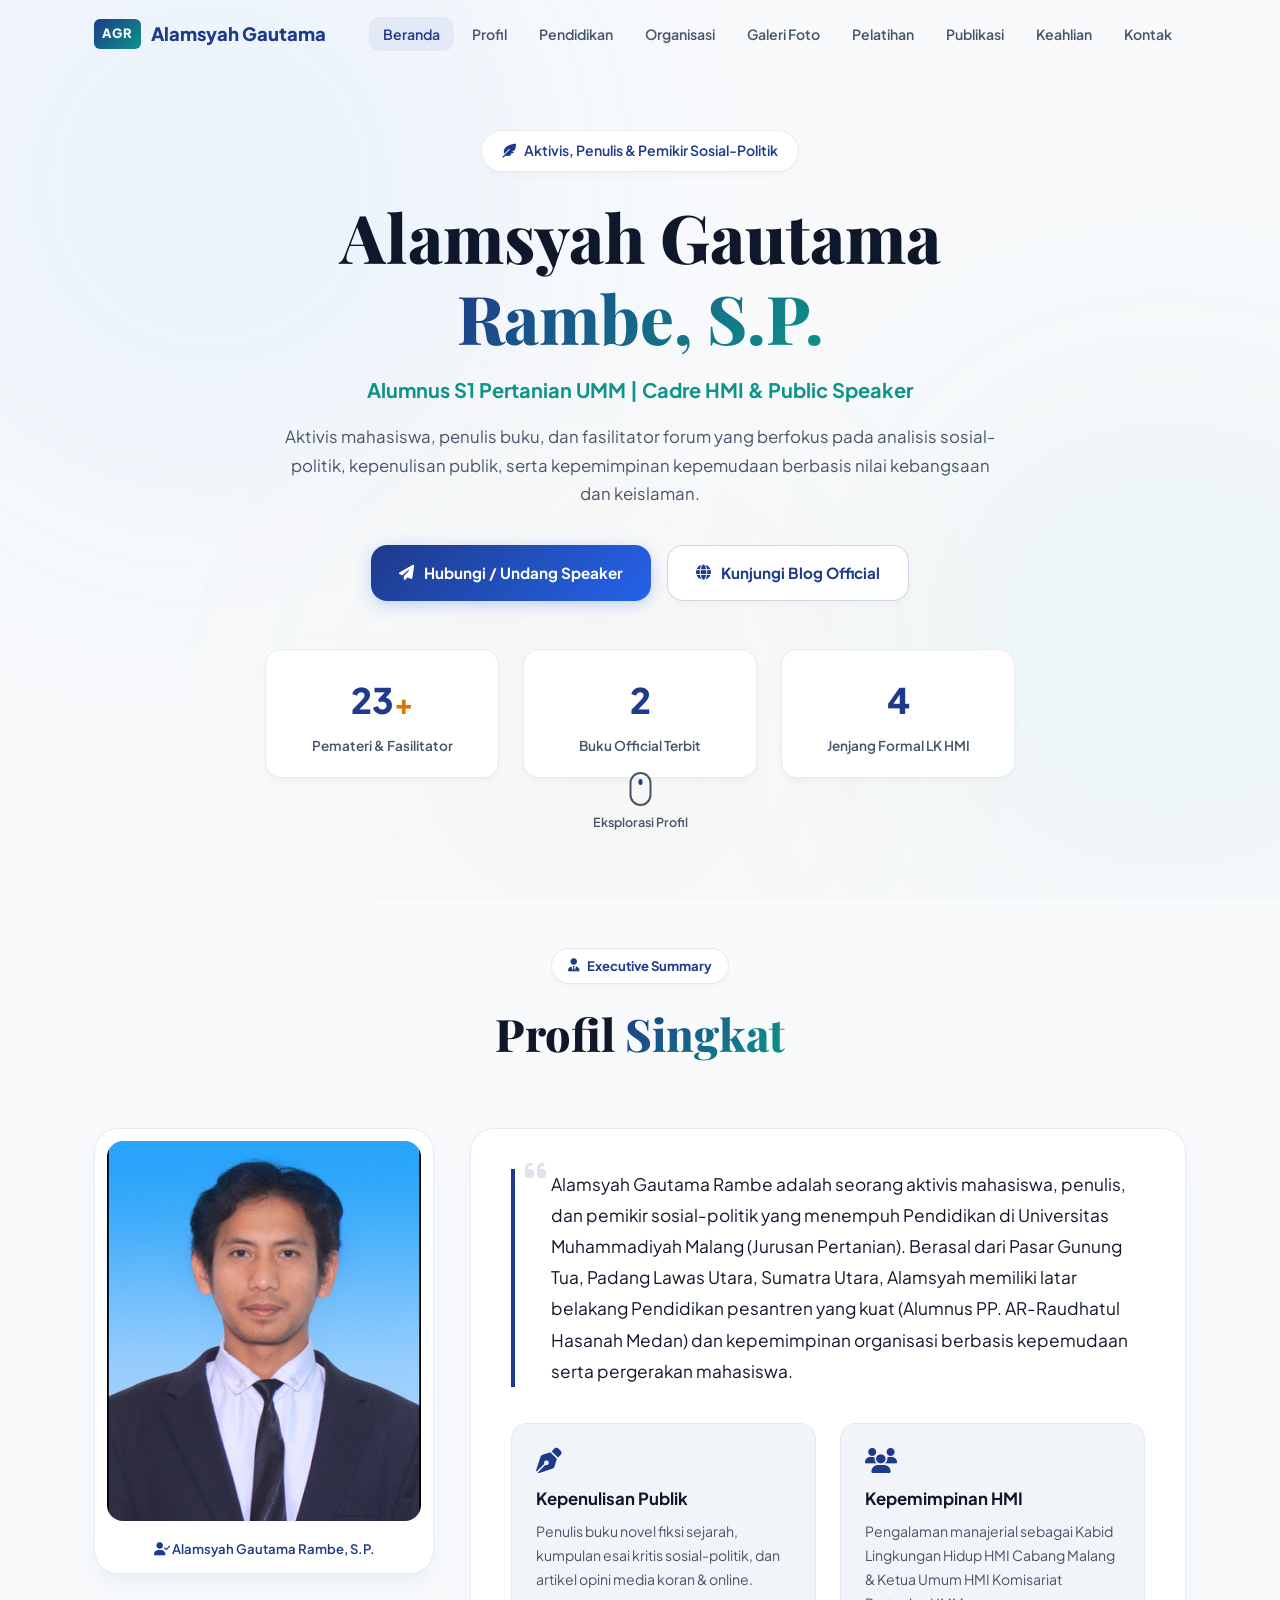
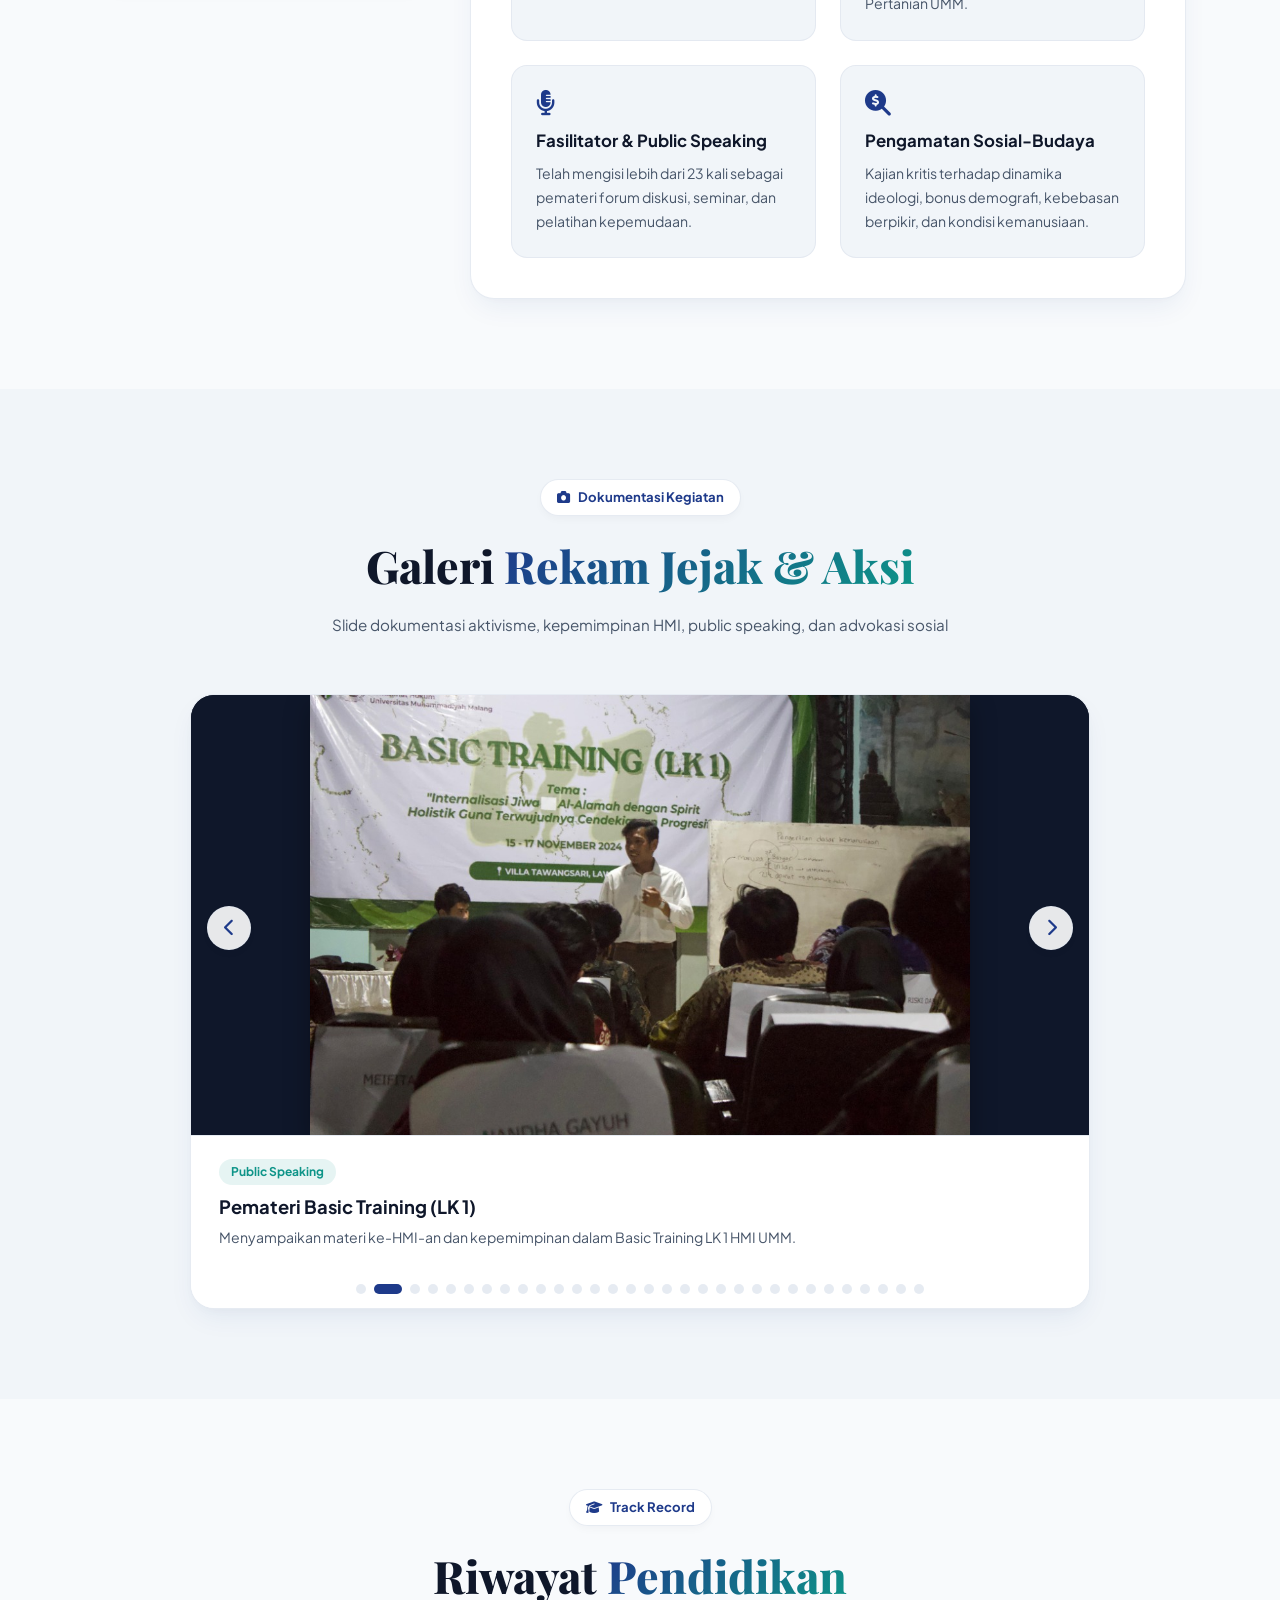
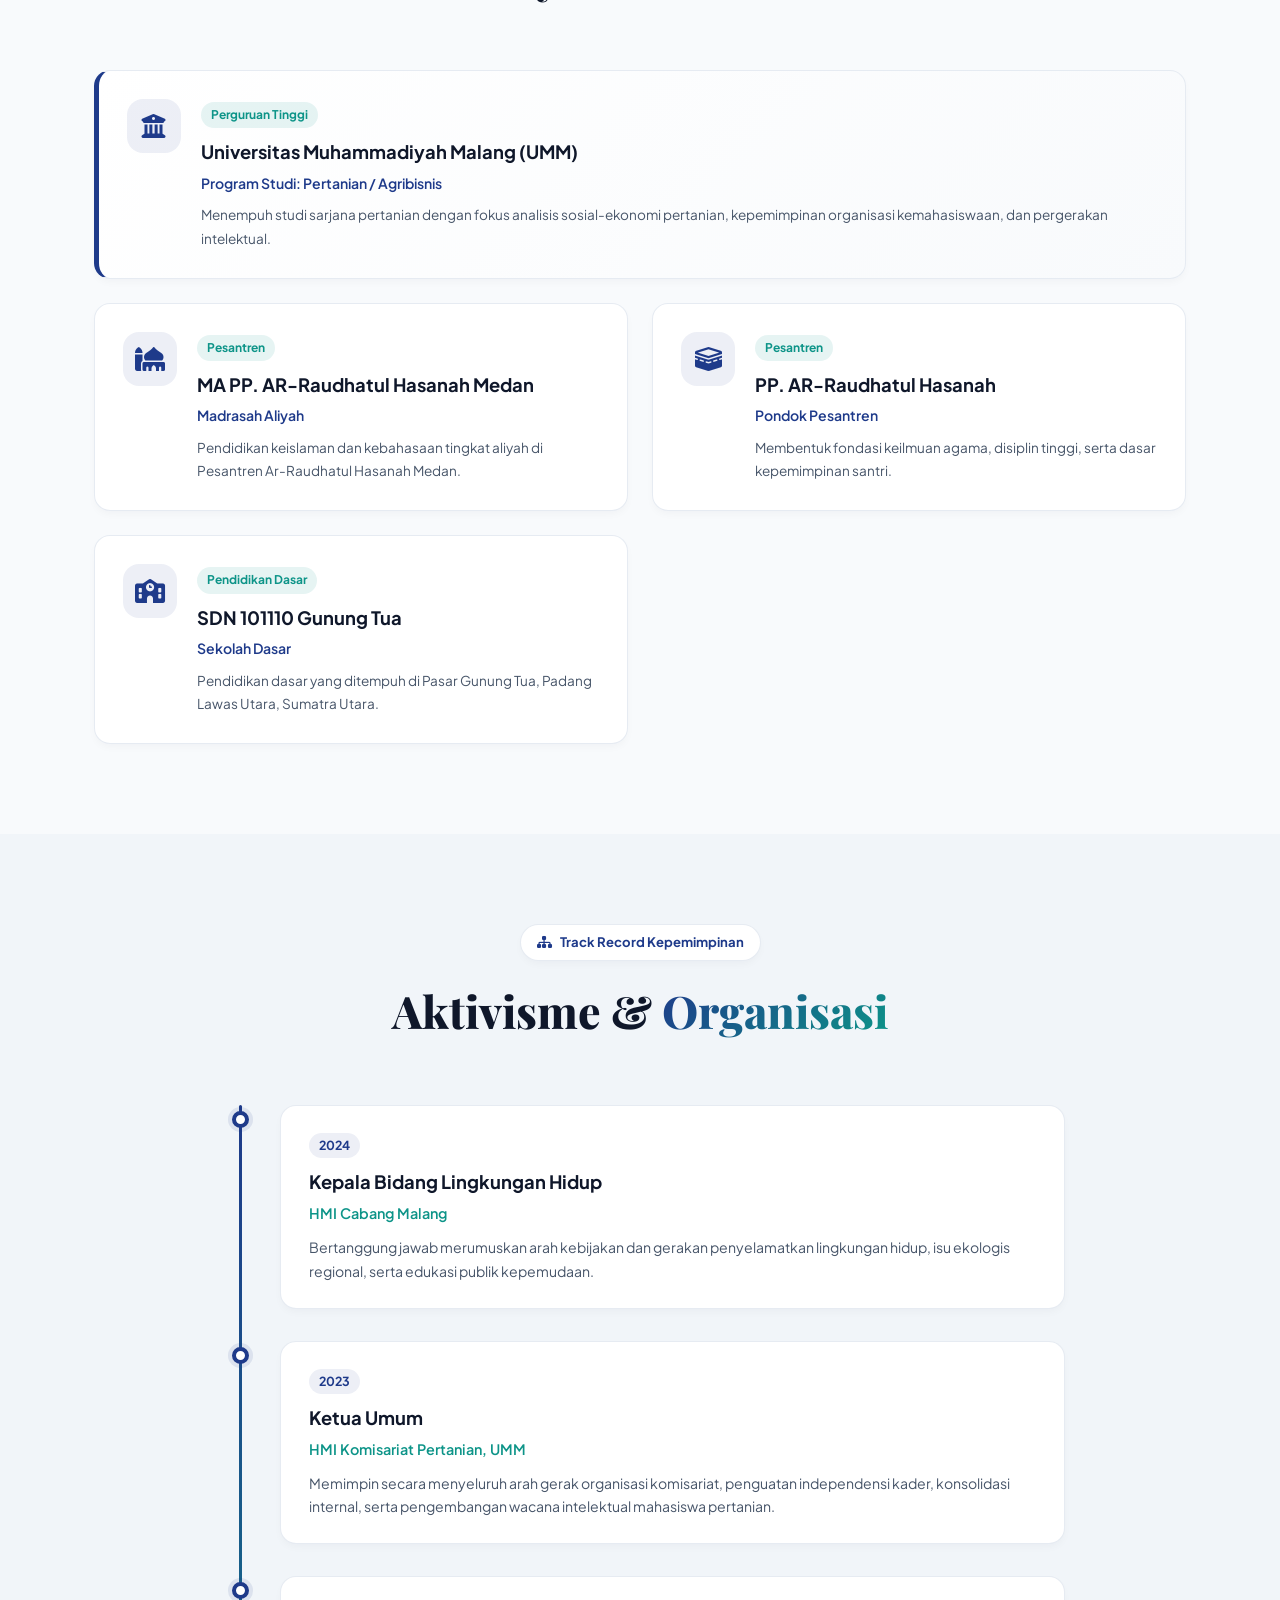
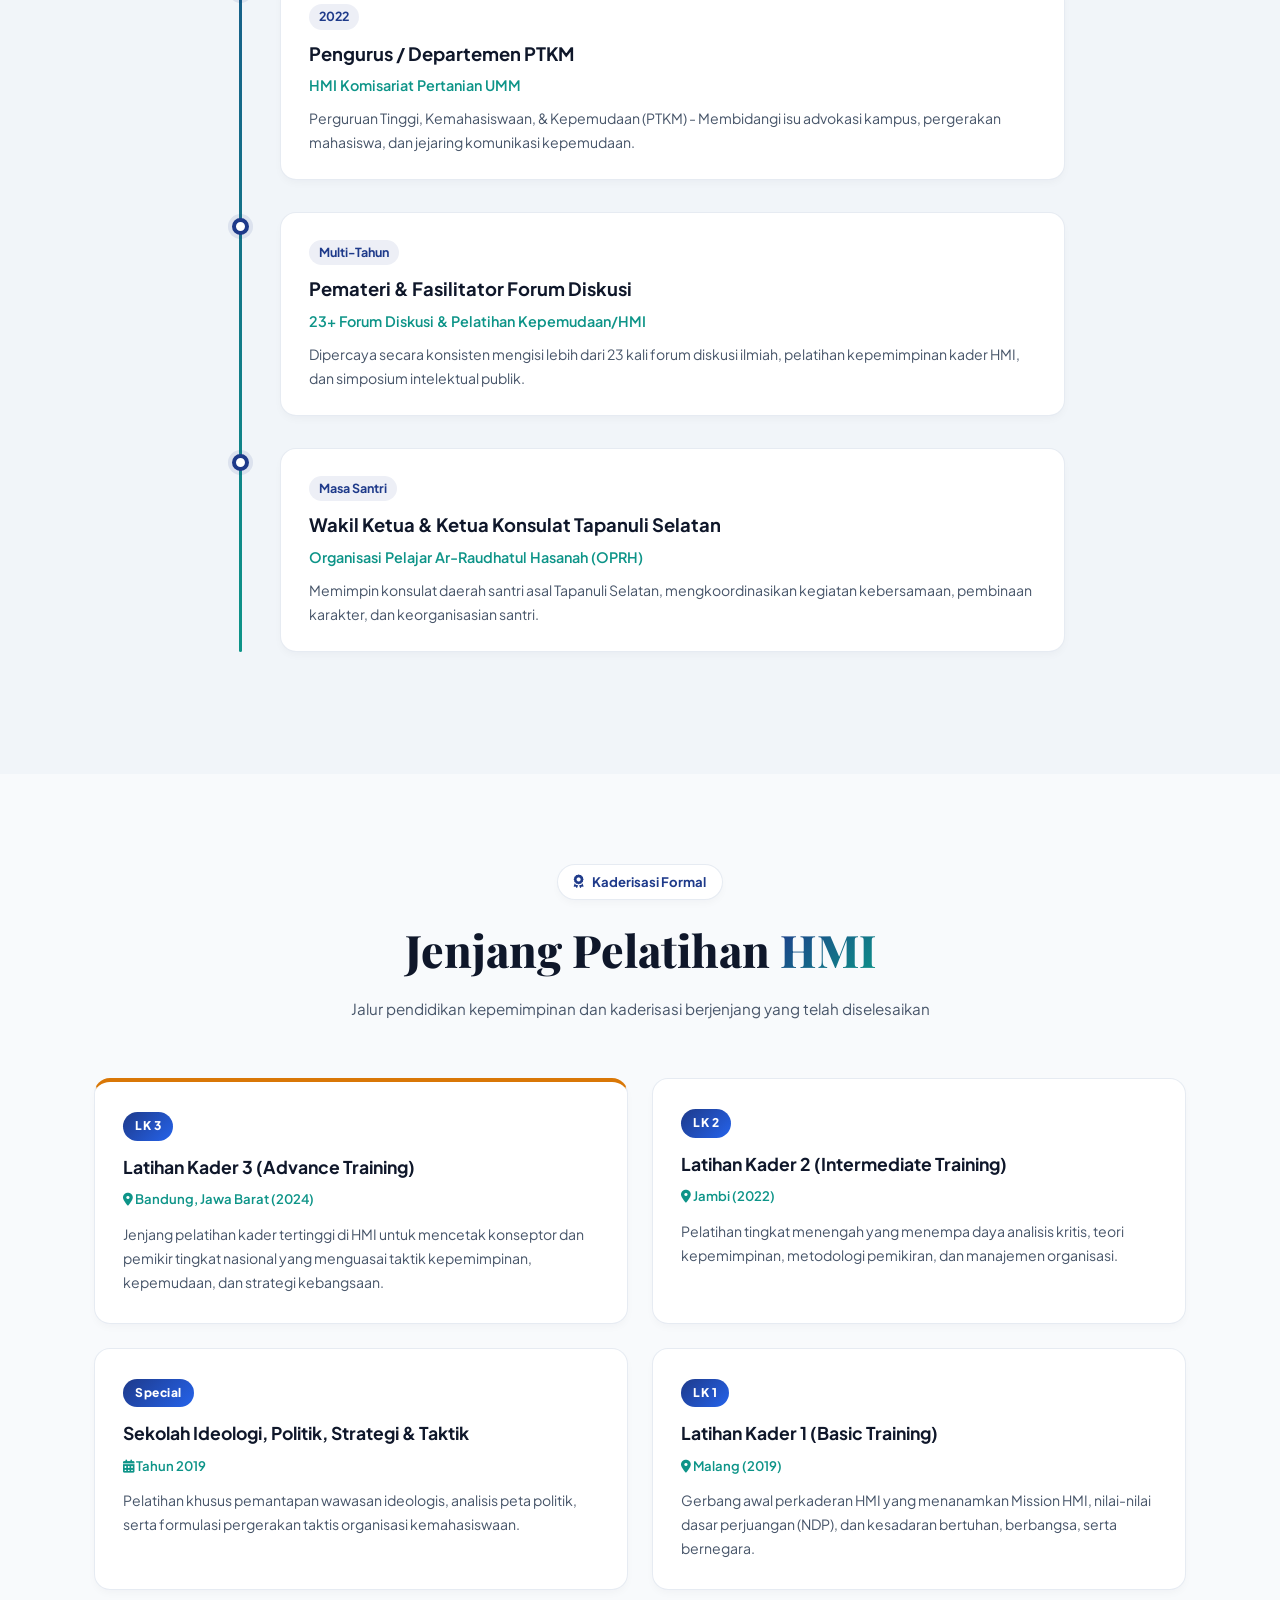
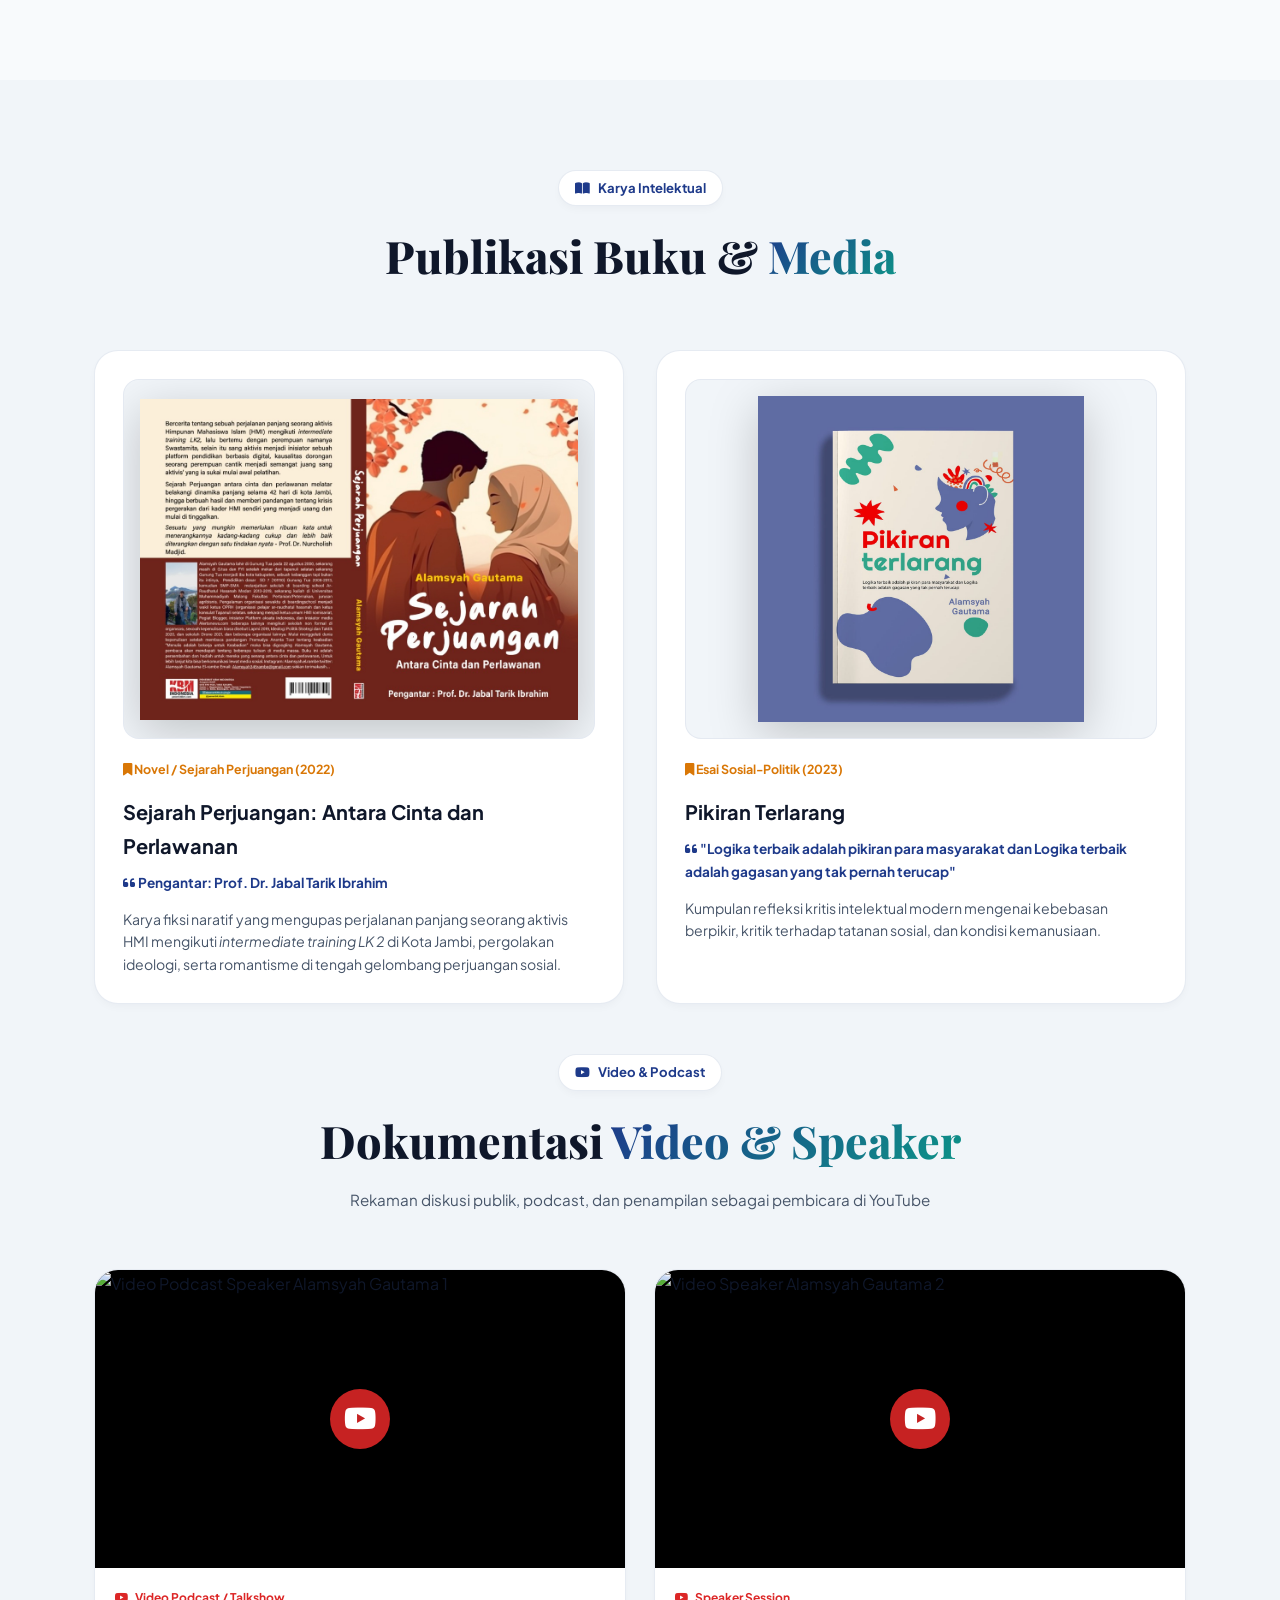
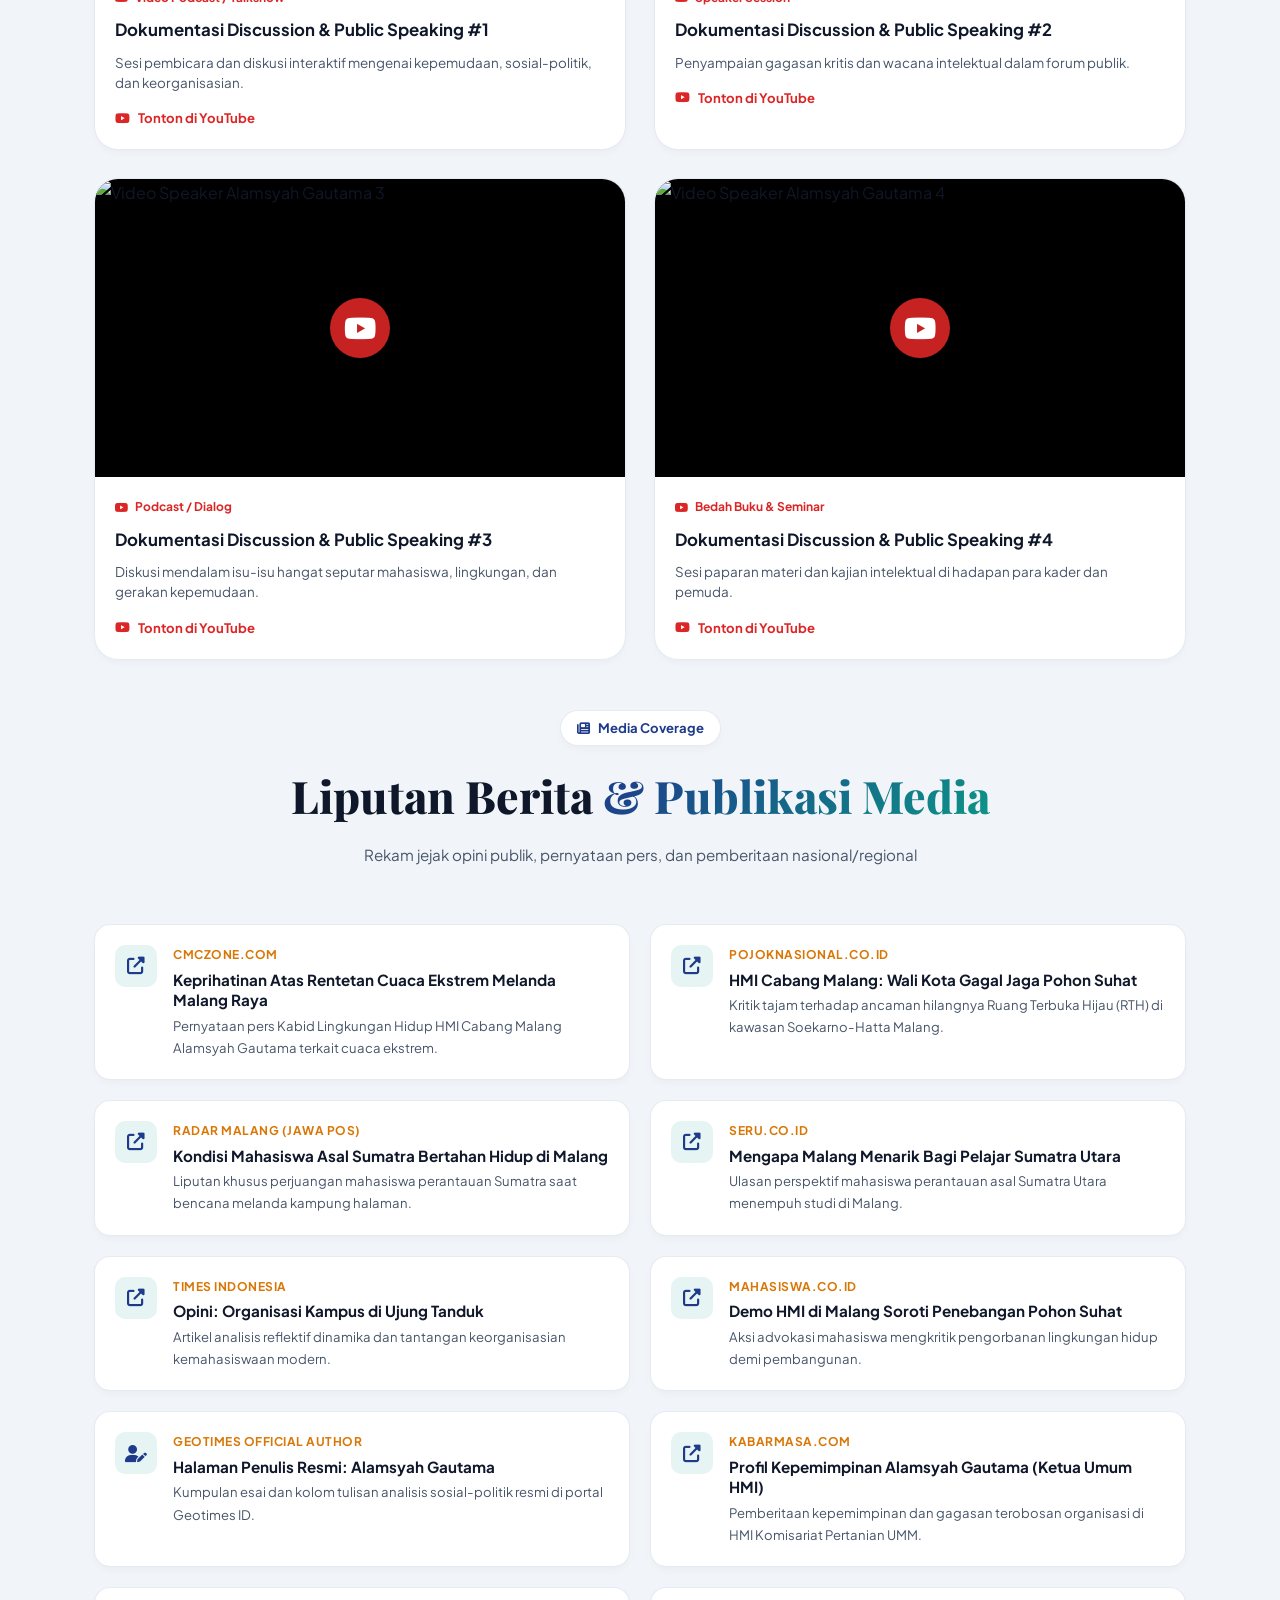
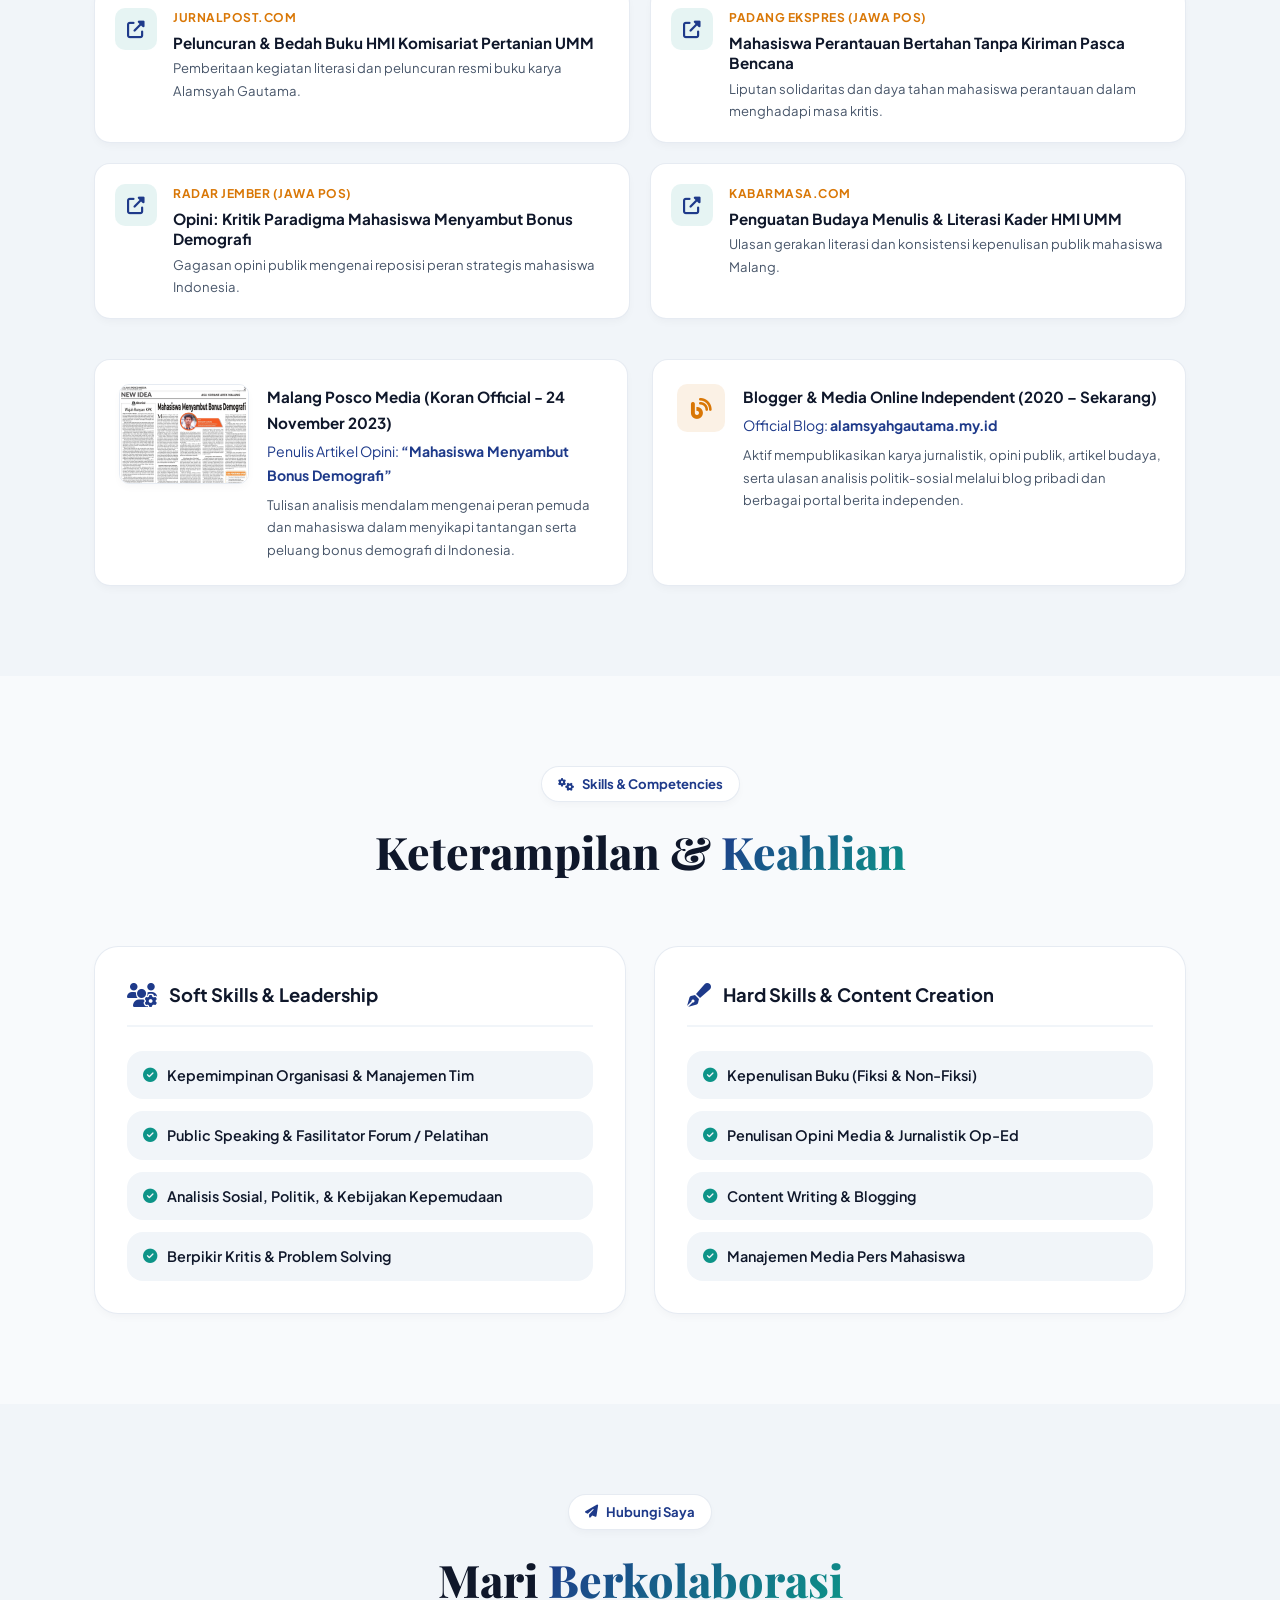
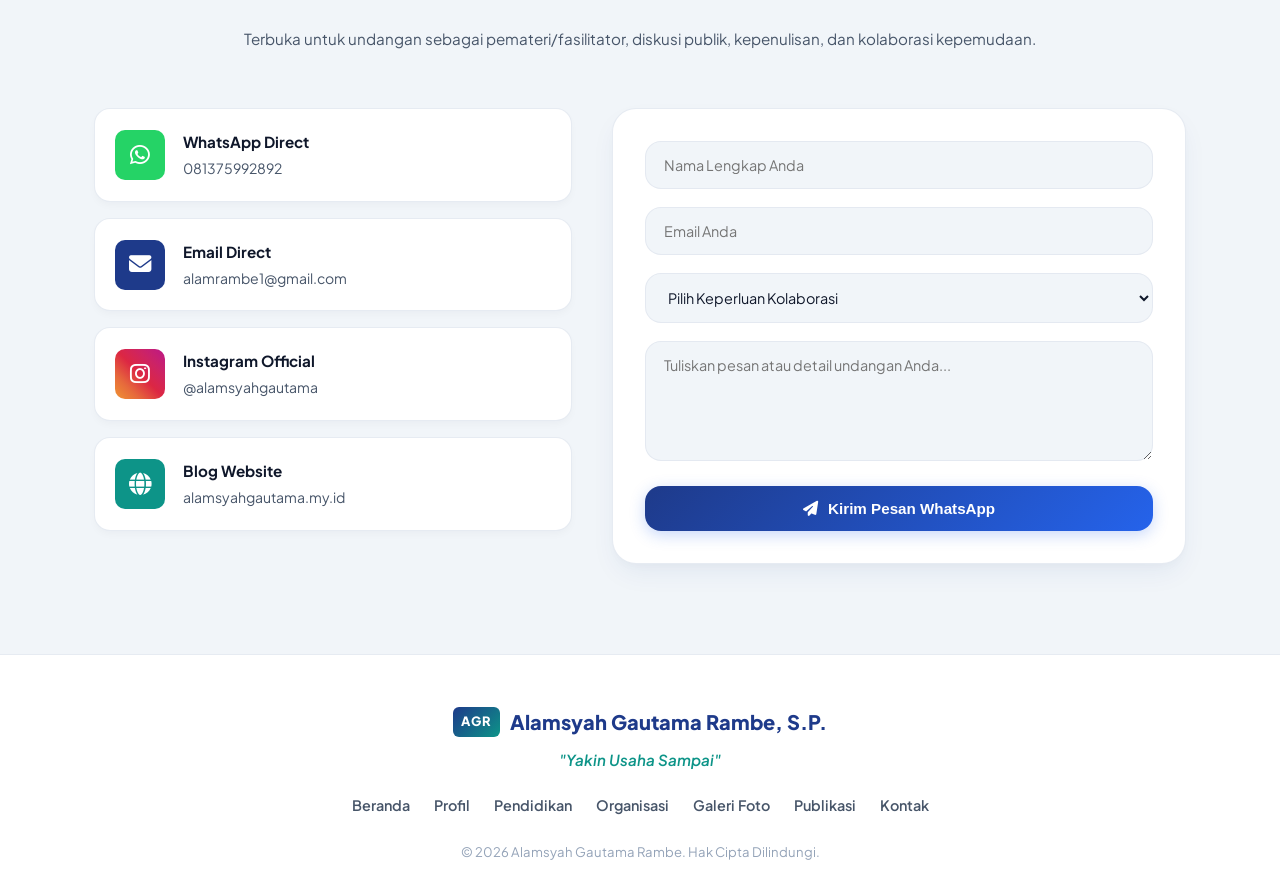
==== commit 49ddbb36: "update2" ====
--- a/index.html
+++ b/index.html
@@ -14,6 +14,7 @@
         rel="stylesheet">
     <link rel="stylesheet" href="https://cdnjs.cloudflare.com/ajax/libs/font-awesome/6.5.0/css/all.min.css">
     <link rel="stylesheet" href="style.css">
+    <script src="https://identity.netlify.com/v1/netlify-identity-widget.js"></script>
 </head>
 
 <body>
@@ -104,7 +105,7 @@
             <div class="about-grid-with-photo">
                 <div class="about-photo-wrapper">
                     <div class="photo-frame">
-                        <img src="C:/Users/HP/.gemini/antigravity/brain/5aaf32f7-ae36-4ba3-ad62-7b202d97dabf/media__1788320962341.png"
+                        <img src="./assets/images/media__1788320962341.png"
                             alt="Alamsyah Gautama Rambe, S.P. - Foto Profil Formal" class="profile-photo">
                         <div class="photo-caption">
                             <i class="fas fa-user-check"></i> Alamsyah Gautama Rambe, S.P.
@@ -172,7 +173,7 @@
                     <!-- Slide 1 -->
                     <div class="slider-item active">
                         <div class="slider-img-wrapper">
-                            <img src="C:/Users/HP/.gemini/antigravity/brain/5aaf32f7-ae36-4ba3-ad62-7b202d97dabf/media__1788319705363.jpg"
+                            <img src="./assets/images/media__1788319705363.jpg"
                                 alt="Aksi Advokasi Sosial & Orasi Publik">
                         </div>
                         <div class="slider-caption">
@@ -186,7 +187,7 @@
                     <!-- Slide 2 -->
                     <div class="slider-item">
                         <div class="slider-img-wrapper">
-                            <img src="C:/Users/HP/.gemini/antigravity/brain/5aaf32f7-ae36-4ba3-ad62-7b202d97dabf/media__1788320257898.jpg"
+                            <img src="./assets/images/media__1788320257898.jpg"
                                 alt="Pemateri Basic Training LK 1">
                         </div>
                         <div class="slider-caption">
@@ -199,7 +200,7 @@
                     <!-- Slide 3 -->
                     <div class="slider-item">
                         <div class="slider-img-wrapper">
-                            <img src="C:/Users/HP/.gemini/antigravity/brain/5aaf32f7-ae36-4ba3-ad62-7b202d97dabf/media__1788320258030.jpg"
+                            <img src="./assets/images/media__1788320258030.jpg"
                                 alt="Bedah Buku & Diskusi Publik">
                         </div>
                         <div class="slider-caption">
@@ -212,7 +213,7 @@
                     <!-- Slide 4 -->
                     <div class="slider-item">
                         <div class="slider-img-wrapper">
-                            <img src="C:/Users/HP/.gemini/antigravity/brain/5aaf32f7-ae36-4ba3-ad62-7b202d97dabf/media__1788320258079.jpg"
+                            <img src="./assets/images/media__1788320258079.jpg"
                                 alt="Pengurus HMI Komisariat Pertanian UMM">
                         </div>
                         <div class="slider-caption">
@@ -226,7 +227,7 @@
                     <!-- Slide 5 -->
                     <div class="slider-item">
                         <div class="slider-img-wrapper">
-                            <img src="C:/Users/HP/.gemini/antigravity/brain/5aaf32f7-ae36-4ba3-ad62-7b202d97dabf/media__1788320258160.jpg"
+                            <img src="./assets/images/media__1788320258160.jpg"
                                 alt="Silaturahmi Nasional V Alumni HMI Pertanian">
                         </div>
                         <div class="slider-caption">
@@ -240,7 +241,7 @@
                     <!-- Slide 6 -->
                     <div class="slider-item">
                         <div class="slider-img-wrapper">
-                            <img src="C:/Users/HP/.gemini/antigravity/brain/5aaf32f7-ae36-4ba3-ad62-7b202d97dabf/media__1788320258200.jpg"
+                            <img src="./assets/images/media__1788320258200.jpg"
                                 alt="Penyerahan Sertifikat Kader LK 1">
                         </div>
                         <div class="slider-caption">
@@ -254,7 +255,7 @@
                     <!-- Slide 7 -->
                     <div class="slider-item">
                         <div class="slider-img-wrapper">
-                            <img src="C:/Users/HP/.gemini/antigravity/brain/5aaf32f7-ae36-4ba3-ad62-7b202d97dabf/media__1788320424003.jpg"
+                            <img src="./assets/images/media__1788320424003.jpg"
                                 alt="Pemateri LK 1 Villa Tawangsari">
                         </div>
                         <div class="slider-caption">
@@ -268,7 +269,7 @@
                     <!-- Slide 8 -->
                     <div class="slider-item">
                         <div class="slider-img-wrapper">
-                            <img src="C:/Users/HP/.gemini/antigravity/brain/5aaf32f7-ae36-4ba3-ad62-7b202d97dabf/media__1788320451339.jpg"
+                            <img src="./assets/images/media__1788320451339.jpg"
                                 alt="Diskusi Kebudayaan & Publik">
                         </div>
                         <div class="slider-caption">
@@ -281,7 +282,7 @@
                     <!-- Slide 9 -->
                     <div class="slider-item">
                         <div class="slider-img-wrapper">
-                            <img src="C:/Users/HP/.gemini/antigravity/brain/5aaf32f7-ae36-4ba3-ad62-7b202d97dabf/media__1788320465791.jpg"
+                            <img src="./assets/images/media__1788320465791.jpg"
                                 alt="Moderator Forum Akademik & Keorganisasian">
                         </div>
                         <div class="slider-caption">
@@ -294,7 +295,7 @@
                     <!-- Slide 10 -->
                     <div class="slider-item">
                         <div class="slider-img-wrapper">
-                            <img src="C:/Users/HP/.gemini/antigravity/brain/5aaf32f7-ae36-4ba3-ad62-7b202d97dabf/media__1788320476320.jpg"
+                            <img src="./assets/images/media__1788320476320.jpg"
                                 alt="Sambutan Mimbar Kepemimpinan">
                         </div>
                         <div class="slider-caption">
@@ -307,7 +308,7 @@
                     <!-- Slide 11 -->
                     <div class="slider-item">
                         <div class="slider-img-wrapper">
-                            <img src="C:/Users/HP/.gemini/antigravity/brain/5aaf32f7-ae36-4ba3-ad62-7b202d97dabf/media__1788320640484.jpg"
+                            <img src="./assets/images/media__1788320640484.jpg"
                                 alt="Moderator Book & Art Fest 2025: Pangan dan Kedaulatan">
                         </div>
                         <div class="slider-caption">
@@ -320,7 +321,7 @@
                     <!-- Slide 12 -->
                     <div class="slider-item">
                         <div class="slider-img-wrapper">
-                            <img src="C:/Users/HP/.gemini/antigravity/brain/5aaf32f7-ae36-4ba3-ad62-7b202d97dabf/media__1788320660656.jpg"
+                            <img src="./assets/images/media__1788320660656.jpg"
                                 alt="Pemateri Perkaderan III HMI Koorkom UMM">
                         </div>
                         <div class="slider-caption">
@@ -333,7 +334,7 @@
                     <!-- Slide 13 -->
                     <div class="slider-item">
                         <div class="slider-img-wrapper">
-                            <img src="C:/Users/HP/.gemini/antigravity/brain/5aaf32f7-ae36-4ba3-ad62-7b202d97dabf/media__1788320679805.jpg"
+                            <img src="./assets/images/media__1788320679805.jpg"
                                 alt="Speaker TalkShow Literasi UMM">
                         </div>
                         <div class="slider-caption">
@@ -346,7 +347,7 @@
                     <!-- Slide 14 -->
                     <div class="slider-item">
                         <div class="slider-img-wrapper">
-                            <img src="C:/Users/HP/.gemini/antigravity/brain/5aaf32f7-ae36-4ba3-ad62-7b202d97dabf/media__1788320669629.jpg"
+                            <img src="./assets/images/media__1788320669629.jpg"
                                 alt="Pemateri Webinar Hukum Sosial-Politik">
                         </div>
                         <div class="slider-caption">
@@ -359,7 +360,7 @@
                     <!-- Slide 15 -->
                     <div class="slider-item">
                         <div class="slider-img-wrapper">
-                            <img src="C:/Users/HP/.gemini/antigravity/brain/5aaf32f7-ae36-4ba3-ad62-7b202d97dabf/media__1788320650789.jpg"
+                            <img src="./assets/images/media__1788320650789.jpg"
                                 alt="Pelantikan & Serah Terima Jabatan Pengurus HMI">
                         </div>
                         <div class="slider-caption">
@@ -372,7 +373,7 @@
                     <!-- Slide 16 -->
                     <div class="slider-item">
                         <div class="slider-img-wrapper">
-                            <img src="C:/Users/HP/.gemini/antigravity/brain/5aaf32f7-ae36-4ba3-ad62-7b202d97dabf/media__1788320710669.jpg"
+                            <img src="./assets/images/media__1788320710669.jpg"
                                 alt="Bedah Buku Sejarah Perjuangan HMI Komuni">
                         </div>
                         <div class="slider-caption">
@@ -385,7 +386,7 @@
                     <!-- Slide 17 -->
                     <div class="slider-item">
                         <div class="slider-img-wrapper">
-                            <img src="C:/Users/HP/.gemini/antigravity/brain/5aaf32f7-ae36-4ba3-ad62-7b202d97dabf/media__1788320730272.jpg"
+                            <img src="./assets/images/media__1788320730272.jpg"
                                 alt="Peluncuran & Bedah Buku Kopi Tani">
                         </div>
                         <div class="slider-caption">
@@ -398,7 +399,7 @@
                     <!-- Slide 18 -->
                     <div class="slider-item">
                         <div class="slider-img-wrapper">
-                            <img src="C:/Users/HP/.gemini/antigravity/brain/5aaf32f7-ae36-4ba3-ad62-7b202d97dabf/media__1788320730166.jpg"
+                            <img src="./assets/images/media__1788320730166.jpg"
                                 alt="Pemantik Atap Dialektika: Paradoks Kepemimpinan Negeri">
                         </div>
                         <div class="slider-caption">
@@ -411,7 +412,7 @@
                     <!-- Slide 19 -->
                     <div class="slider-item">
                         <div class="slider-img-wrapper">
-                            <img src="C:/Users/HP/.gemini/antigravity/brain/5aaf32f7-ae36-4ba3-ad62-7b202d97dabf/media__1788320730434.jpg"
+                            <img src="./assets/images/media__1788320730434.jpg"
                                 alt="Pemateri Follow Up Mission HMI PPPA">
                         </div>
                         <div class="slider-caption">
@@ -424,7 +425,7 @@
                     <!-- Slide 20 -->
                     <div class="slider-item">
                         <div class="slider-img-wrapper">
-                            <img src="C:/Users/HP/.gemini/antigravity/brain/5aaf32f7-ae36-4ba3-ad62-7b202d97dabf/media__1788320730464.jpg"
+                            <img src="./assets/images/media__1788320730464.jpg"
                                 alt="Live Streaming Dialog Langkah Strategis Aksata Indonesia">
                         </div>
                         <div class="slider-caption">
@@ -437,7 +438,7 @@
                     <!-- Slide 21 -->
                     <div class="slider-item">
                         <div class="slider-img-wrapper">
-                            <img src="C:/Users/HP/.gemini/antigravity/brain/5aaf32f7-ae36-4ba3-ad62-7b202d97dabf/media__1788320794938.jpg"
+                            <img src="./assets/images/media__1788320794938.jpg"
                                 alt="Pemateri Follow Up Materi Nilai Dasar Perjuangan (NDP) Part 2">
                         </div>
                         <div class="slider-caption">
@@ -450,7 +451,7 @@
                     <!-- Slide 22 -->
                     <div class="slider-item">
                         <div class="slider-img-wrapper">
-                            <img src="C:/Users/HP/.gemini/antigravity/brain/5aaf32f7-ae36-4ba3-ad62-7b202d97dabf/media__1788320809151.jpg"
+                            <img src="./assets/images/media__1788320809151.jpg"
                                 alt="Kelas Pelatihan Menulis Sebagai Proses Berpikir">
                         </div>
                         <div class="slider-caption">
@@ -463,7 +464,7 @@
                     <!-- Slide 23 -->
                     <div class="slider-item">
                         <div class="slider-img-wrapper">
-                            <img src="C:/Users/HP/.gemini/antigravity/brain/5aaf32f7-ae36-4ba3-ad62-7b202d97dabf/media__1788320795196.jpg"
+                            <img src="./assets/images/media__1788320795196.jpg"
                                 alt="Pemateri Follow Up NDP Bab 5 & 6 HMI Komisariat Hukum UMM">
                         </div>
                         <div class="slider-caption">
@@ -476,7 +477,7 @@
                     <!-- Slide 24 -->
                     <div class="slider-item">
                         <div class="slider-img-wrapper">
-                            <img src="C:/Users/HP/.gemini/antigravity/brain/5aaf32f7-ae36-4ba3-ad62-7b202d97dabf/media__1788320795204.jpg"
+                            <img src="./assets/images/media__1788320795204.jpg"
                                 alt="Pemateri GYN Talk #8 Global Youthpreneur Nusantara">
                         </div>
                         <div class="slider-caption">
@@ -489,7 +490,7 @@
                     <!-- Slide 25 -->
                     <div class="slider-item">
                         <div class="slider-img-wrapper">
-                            <img src="C:/Users/HP/.gemini/antigravity/brain/5aaf32f7-ae36-4ba3-ad62-7b202d97dabf/media__1788320795146.jpg"
+                            <img src="./assets/images/media__1788320795146.jpg"
                                 alt="Book Testimoni Buku Mulai Aja Dulu by Ilham Febryan">
                         </div>
                         <div class="slider-caption">
@@ -502,7 +503,7 @@
                     <!-- Slide 26 -->
                     <div class="slider-item">
                         <div class="slider-img-wrapper">
-                            <img src="C:/Users/HP/.gemini/antigravity/brain/5aaf32f7-ae36-4ba3-ad62-7b202d97dabf/media__1788320838715.png"
+                            <img src="./assets/images/media__1788320838715.png"
                                 alt="Pemateri Pesta Babi Nobar & Diskusi HMI ISIP UMM">
                         </div>
                         <div class="slider-caption">
@@ -515,7 +516,7 @@
                     <!-- Slide 27 -->
                     <div class="slider-item">
                         <div class="slider-img-wrapper">
-                            <img src="C:/Users/HP/.gemini/antigravity/brain/5aaf32f7-ae36-4ba3-ad62-7b202d97dabf/media__1788320838809.jpg"
+                            <img src="./assets/images/media__1788320838809.jpg"
                                 alt="Pemantik Sarasehan & Launching Program Penggerak Pariwisata & Lingkungan">
                         </div>
                         <div class="slider-caption">
@@ -528,7 +529,7 @@
                     <!-- Slide 28 -->
                     <div class="slider-item">
                         <div class="slider-img-wrapper">
-                            <img src="C:/Users/HP/.gemini/antigravity/brain/5aaf32f7-ae36-4ba3-ad62-7b202d97dabf/media__1788320838869.jpg"
+                            <img src="./assets/images/media__1788320838869.jpg"
                                 alt="Moderator Nobar & Diskusi Film Menolak Punah HMI Cabang Malang">
                         </div>
                         <div class="slider-caption">
@@ -541,7 +542,7 @@
                     <!-- Slide 29 -->
                     <div class="slider-item">
                         <div class="slider-img-wrapper">
-                            <img src="C:/Users/HP/.gemini/antigravity/brain/5aaf32f7-ae36-4ba3-ad62-7b202d97dabf/media__1788319703907.jpg"
+                            <img src="./assets/images/media__1788319703907.jpg"
                                 alt="Penandatanganan Mou Forum HMI">
                         </div>
                         <div class="slider-caption">
@@ -551,17 +552,29 @@
                         </div>
                     </div>
 
-                    <!-- Slide 12 -->
-                    <div class="slider-item">
-                        <div class="slider-img-wrapper">
-                            <img src="C:/Users/HP/.gemini/antigravity/brain/5aaf32f7-ae36-4ba3-ad62-7b202d97dabf/media__1788319704938.jpg"
-                                alt="Pemateri Forum Diskusi Intelektual">
-                        </div>
-                        <div class="slider-caption">
-                            <span class="slider-tag">Fasilitator Forum</span>
-                            <h3>Kajian & Pemateri Ideologi Dasar Kemanusiaan</h3>
-                            <p>Memimpin diskusi ilmiah publik mengenai wawasan kebangsaan, sosial-politik, dan konsep
-                                dasar kemanusiaan.</p>
+                    <!-- Slide 30 -->
+                    <div class="slider-item">
+                        <div class="slider-img-wrapper">
+                            <img src="./assets/images/media__1788319703980.jpg"
+                                alt="Dokumentasi Acara & Pergerakan HMI">
+                        </div>
+                        <div class="slider-caption">
+                            <span class="slider-tag">Rekam Jejak Acara</span>
+                            <h3>Dokumentasi Pergerakan & Diskusi Lintas Kader</h3>
+                            <p>Momen kebersamaan, diskusi informal, dan konsolidasi pergerakan sosial kemahasiswaan.</p>
+                        </div>
+                    </div>
+
+                    <!-- Slide 31 -->
+                    <div class="slider-item">
+                        <div class="slider-img-wrapper">
+                            <img src="./assets/images/media__1788319705028.jpg"
+                                alt="Dokumentasi Pemateri Diskusi Kebudayaan">
+                        </div>
+                        <div class="slider-caption">
+                            <span class="slider-tag">Fasilitator Diskusi</span>
+                            <h3>Diskusi Tematik & Refleksi Kritis Mahasiswa</h3>
+                            <p>Mengisi ruang wacana publik seputar dinamika kampus dan isu sosial-politik terkini.</p>
                         </div>
                     </div>
                 </div>
@@ -755,7 +768,7 @@
             <div class="books-showcase-v2">
                 <div class="book-card-v2">
                     <div class="book-mockup-wrapper">
-                        <img src="C:/Users/HP/.gemini/antigravity/brain/5aaf32f7-ae36-4ba3-ad62-7b202d97dabf/media__1788320441347.jpg"
+                        <img src="./assets/images/media__1788320441347.jpg"
                             alt="Cover Buku Sejarah Perjuangan: Antara Cinta dan Perlawanan" class="book-img-large">
                     </div>
                     <div class="book-info-v2">
@@ -770,7 +783,7 @@
 
                 <div class="book-card-v2">
                     <div class="book-mockup-wrapper">
-                        <img src="C:/Users/HP/.gemini/antigravity/brain/5aaf32f7-ae36-4ba3-ad62-7b202d97dabf/media__1788320931701.png"
+                        <img src="./assets/images/media__1788320931701.png"
                             alt="Cover Buku Pikiran Terlarang" class="book-img-large">
                     </div>
                     <div class="book-info-v2">
@@ -784,10 +797,190 @@
                 </div>
             </div>
 
-            <div class="media-publications">
+            <!-- Galeri Video YouTube Podcast & Speaking -->
+            <div class="video-section-wrapper" id="video-section" style="margin-top: 50px;">
+                <div class="section-header">
+                    <span class="section-tag"><i class="fab fa-youtube"></i> Video & Podcast</span>
+                    <h2 class="section-title">Dokumentasi <span class="gradient-text">Video & Speaker</span></h2>
+                    <p class="section-desc">Rekaman diskusi publik, podcast, dan penampilan sebagai pembicara di YouTube</p>
+                </div>
+                <div class="video-grid">
+                    <div class="video-card">
+                        <a href="https://youtu.be/Tohy71zii0E" target="_blank" class="video-thumb-link">
+                            <img src="https://img.youtube.com/vi/Tohy71zii0E/hqdefault.jpg" alt="Video Podcast Speaker Alamsyah Gautama 1" class="video-thumb-img">
+                            <div class="play-overlay"><i class="fab fa-youtube"></i></div>
+                        </a>
+                        <div class="video-card-info">
+                            <span class="video-badge"><i class="fab fa-youtube"></i> Video Podcast / Talkshow</span>
+                            <h3>Dokumentasi Discussion & Public Speaking #1</h3>
+                            <p>Sesi pembicara dan diskusi interaktif mengenai kepemudaan, sosial-politik, dan keorganisasian.</p>
+                            <a href="https://youtu.be/Tohy71zii0E" target="_blank" class="btn-watch-yt"><i class="fab fa-youtube"></i> Tonton di YouTube</a>
+                        </div>
+                    </div>
+
+                    <div class="video-card">
+                        <a href="https://youtu.be/V-QQOCJtvLk" target="_blank" class="video-thumb-link">
+                            <img src="https://img.youtube.com/vi/V-QQOCJtvLk/hqdefault.jpg" alt="Video Speaker Alamsyah Gautama 2" class="video-thumb-img">
+                            <div class="play-overlay"><i class="fab fa-youtube"></i></div>
+                        </a>
+                        <div class="video-card-info">
+                            <span class="video-badge"><i class="fab fa-youtube"></i> Speaker Session</span>
+                            <h3>Dokumentasi Discussion & Public Speaking #2</h3>
+                            <p>Penyampaian gagasan kritis dan wacana intelektual dalam forum publik.</p>
+                            <a href="https://youtu.be/V-QQOCJtvLk" target="_blank" class="btn-watch-yt"><i class="fab fa-youtube"></i> Tonton di YouTube</a>
+                        </div>
+                    </div>
+
+                    <div class="video-card">
+                        <a href="https://youtu.be/r7-pBVkMJKw" target="_blank" class="video-thumb-link">
+                            <img src="https://img.youtube.com/vi/r7-pBVkMJKw/hqdefault.jpg" alt="Video Speaker Alamsyah Gautama 3" class="video-thumb-img">
+                            <div class="play-overlay"><i class="fab fa-youtube"></i></div>
+                        </a>
+                        <div class="video-card-info">
+                            <span class="video-badge"><i class="fab fa-youtube"></i> Podcast / Dialog</span>
+                            <h3>Dokumentasi Discussion & Public Speaking #3</h3>
+                            <p>Diskusi mendalam isu-isu hangat seputar mahasiswa, lingkungan, dan gerakan kepemudaan.</p>
+                            <a href="https://youtu.be/r7-pBVkMJKw" target="_blank" class="btn-watch-yt"><i class="fab fa-youtube"></i> Tonton di YouTube</a>
+                        </div>
+                    </div>
+
+                    <div class="video-card">
+                        <a href="https://youtu.be/qFIaEWEMmo4" target="_blank" class="video-thumb-link">
+                            <img src="https://img.youtube.com/vi/qFIaEWEMmo4/hqdefault.jpg" alt="Video Speaker Alamsyah Gautama 4" class="video-thumb-img">
+                            <div class="play-overlay"><i class="fab fa-youtube"></i></div>
+                        </a>
+                        <div class="video-card-info">
+                            <span class="video-badge"><i class="fab fa-youtube"></i> Bedah Buku & Seminar</span>
+                            <h3>Dokumentasi Discussion & Public Speaking #4</h3>
+                            <p>Sesi paparan materi dan kajian intelektual di hadapan para kader dan pemuda.</p>
+                            <a href="https://youtu.be/qFIaEWEMmo4" target="_blank" class="btn-watch-yt"><i class="fab fa-youtube"></i> Tonton di YouTube</a>
+                        </div>
+                    </div>
+                </div>
+            </div>
+
+            <!-- Media Press Coverage / Berita Online -->
+            <div class="press-section-wrapper" style="margin-top: 50px;">
+                <div class="section-header">
+                    <span class="section-tag"><i class="fas fa-newspaper"></i> Media Coverage</span>
+                    <h2 class="section-title">Liputan Berita <span class="gradient-text">& Publikasi Media</span></h2>
+                    <p class="section-desc">Rekam jejak opini publik, pernyataan pers, dan pemberitaan nasional/regional</p>
+                </div>
+                <div class="press-grid">
+                    <a href="https://cmczone.com/2025/09/07/kepala-bidang-lingkungan-hidup-himpunan-mahasiswa-islam-hmi-cabang-malang-alamsyah-gautama-mengungkapkan-keprihatinannya-atas-rentetan-cuaca-ekstrem-yang-melanda-malang-raya/" target="_blank" class="press-card">
+                        <div class="press-icon-box"><i class="fas fa-external-link-alt"></i></div>
+                        <div class="press-content">
+                            <span class="press-site">CMCZone.com</span>
+                            <h4>Keprihatinan Atas Rentetan Cuaca Ekstrem Melanda Malang Raya</h4>
+                            <p>Pernyataan pers Kabid Lingkungan Hidup HMI Cabang Malang Alamsyah Gautama terkait cuaca ekstrem.</p>
+                        </div>
+                    </a>
+
+                    <a href="https://pojoknasional.co.id/hmi-cabang-malang-wali-kota-gagal-jaga-pohon-suhat-ruang-hijau-terancam-hilang/" target="_blank" class="press-card">
+                        <div class="press-icon-box"><i class="fas fa-external-link-alt"></i></div>
+                        <div class="press-content">
+                            <span class="press-site">PojokNasional.co.id</span>
+                            <h4>HMI Cabang Malang: Wali Kota Gagal Jaga Pohon Suhat</h4>
+                            <p>Kritik tajam terhadap ancaman hilangnya Ruang Terbuka Hijau (RTH) di kawasan Soekarno-Hatta Malang.</p>
+                        </div>
+                    </a>
+
+                    <a href="https://radarmalang.jawapos.com/kota-malang/2601060005/kondisi-mahasiswa-asal-aceh-dan-sumatera-bertahan-hidup-di-kota-malang-setelah-kampung-halaman-terendam" target="_blank" class="press-card">
+                        <div class="press-icon-box"><i class="fas fa-external-link-alt"></i></div>
+                        <div class="press-content">
+                            <span class="press-site">Radar Malang (Jawa Pos)</span>
+                            <h4>Kondisi Mahasiswa Asal Sumatra Bertahan Hidup di Malang</h4>
+                            <p>Liputan khusus perjuangan mahasiswa perantauan Sumatra saat bencana melanda kampung halaman.</p>
+                        </div>
+                    </a>
+
+                    <a href="https://seru.co.id/190202-mengapa-malang-menarik-bagi-pelajar-sumatera-utara" target="_blank" class="press-card">
+                        <div class="press-icon-box"><i class="fas fa-external-link-alt"></i></div>
+                        <div class="press-content">
+                            <span class="press-site">Seru.co.id</span>
+                            <h4>Mengapa Malang Menarik Bagi Pelajar Sumatra Utara</h4>
+                            <p>Ulasan perspektif mahasiswa perantauan asal Sumatra Utara menempuh studi di Malang.</p>
+                        </div>
+                    </a>
+
+                    <a href="https://timesindonesia.co.id/kopi-times/462736/organisasi-kampus-di-ujung-tanduk" target="_blank" class="press-card">
+                        <div class="press-icon-box"><i class="fas fa-external-link-alt"></i></div>
+                        <div class="press-content">
+                            <span class="press-site">TIMES Indonesia</span>
+                            <h4>Opini: Organisasi Kampus di Ujung Tanduk</h4>
+                            <p>Artikel analisis reflektif dinamika dan tantangan keorganisasian kemahasiswaan modern.</p>
+                        </div>
+                    </a>
+
+                    <a href="https://mahasiswa.co.id/demo-hmi-di-malang-soroti-penebangan-pohon-suhat-lingkungan-dikorbankan/11637/" target="_blank" class="press-card">
+                        <div class="press-icon-box"><i class="fas fa-external-link-alt"></i></div>
+                        <div class="press-content">
+                            <span class="press-site">Mahasiswa.co.id</span>
+                            <h4>Demo HMI di Malang Soroti Penebangan Pohon Suhat</h4>
+                            <p>Aksi advokasi mahasiswa mengkritik pengorbanan lingkungan hidup demi pembangunan.</p>
+                        </div>
+                    </a>
+
+                    <a href="https://geotimes.id/author/alamsyah-gautama/" target="_blank" class="press-card">
+                        <div class="press-icon-box"><i class="fas fa-user-edit"></i></div>
+                        <div class="press-content">
+                            <span class="press-site">GEOTIMES Official Author</span>
+                            <h4>Halaman Penulis Resmi: Alamsyah Gautama</h4>
+                            <p>Kumpulan esai dan kolom tulisan analisis sosial-politik resmi di portal Geotimes ID.</p>
+                        </div>
+                    </a>
+
+                    <a href="https://www.kabarmasa.com/2023/07/alamsyah-gautama-ketua-umum-hmi_23.html" target="_blank" class="press-card">
+                        <div class="press-icon-box"><i class="fas fa-external-link-alt"></i></div>
+                        <div class="press-content">
+                            <span class="press-site">KabarMasa.com</span>
+                            <h4>Profil Kepemimpinan Alamsyah Gautama (Ketua Umum HMI)</h4>
+                            <p>Pemberitaan kepemimpinan dan gagasan terobosan organisasi di HMI Komisariat Pertanian UMM.</p>
+                        </div>
+                    </a>
+
+                    <a href="https://jurnalpost.com/tingkatkan-minat-menulis-hmi-komisariat-pertanian-umm-adakan-peluncuran-dan-bedah-buku/63767/" target="_blank" class="press-card">
+                        <div class="press-icon-box"><i class="fas fa-external-link-alt"></i></div>
+                        <div class="press-content">
+                            <span class="press-site">JurnalPost.com</span>
+                            <h4>Peluncuran & Bedah Buku HMI Komisariat Pertanian UMM</h4>
+                            <p>Pemberitaan kegiatan literasi dan peluncuran resmi buku karya Alamsyah Gautama.</p>
+                        </div>
+                    </a>
+
+                    <a href="https://padek.jawapos.com/features/2512080025/mahasiswa-perantauan-bertahan-tanpa-kiriman-pascabencana-solidaritas-mengalir-dari-berbagai-kota" target="_blank" class="press-card">
+                        <div class="press-icon-box"><i class="fas fa-external-link-alt"></i></div>
+                        <div class="press-content">
+                            <span class="press-site">Padang Ekspres (Jawa Pos)</span>
+                            <h4>Mahasiswa Perantauan Bertahan Tanpa Kiriman Pasca Bencana</h4>
+                            <p>Liputan solidaritas dan daya tahan mahasiswa perantauan dalam menghadapi masa kritis.</p>
+                        </div>
+                    </a>
+
+                    <a href="https://radarjember.jawapos.com/opini/2305200017/kritik-paradigma-mahasiswa-menyambut-bonus-demografi" target="_blank" class="press-card">
+                        <div class="press-icon-box"><i class="fas fa-external-link-alt"></i></div>
+                        <div class="press-content">
+                            <span class="press-site">Radar Jember (Jawa Pos)</span>
+                            <h4>Opini: Kritik Paradigma Mahasiswa Menyambut Bonus Demografi</h4>
+                            <p>Gagasan opini publik mengenai reposisi peran strategis mahasiswa Indonesia.</p>
+                        </div>
+                    </a>
+
+                    <a href="https://www.kabarmasa.com/2024/01/tingkatkan-minat-menulis-hmi-komisariat.html" target="_blank" class="press-card">
+                        <div class="press-icon-box"><i class="fas fa-external-link-alt"></i></div>
+                        <div class="press-content">
+                            <span class="press-site">KabarMasa.com</span>
+                            <h4>Penguatan Budaya Menulis & Literasi Kader HMI UMM</h4>
+                            <p>Ulasan gerakan literasi dan konsistensi kepenulisan publik mahasiswa Malang.</p>
+                        </div>
+                    </a>
+                </div>
+            </div>
+
+            <div class="media-publications" style="margin-top: 40px;">
                 <div class="media-card media-card-with-img">
                     <div class="media-img-box">
-                        <img src="C:/Users/HP/.gemini/antigravity/brain/5aaf32f7-ae36-4ba3-ad62-7b202d97dabf/media__1788320944463.png" alt="Artikel Koran Malang Posco Media: Mahasiswa Menyambut Bonus Demografi" class="media-newspaper-img">
+                        <img src="./assets/images/media__1788320944463.png" alt="Artikel Koran Malang Posco Media: Mahasiswa Menyambut Bonus Demografi" class="media-newspaper-img">
                     </div>
                     <div class="media-info-text">
                         <h4>Malang Posco Media (Koran Official - 24 November 2023)</h4>
--- a/style.css
+++ b/style.css
@@ -11,24 +11,24 @@
   --bg-card: #ffffff;
   --bg-alt: #f1f5f9;
   
-  --primary: #1e3a8a;       /* Elegant Deep Navy Blue */
-  --primary-light: #3b82f6; /* Warm Accent Blue */
-  --secondary: #0d9488;     /* Soft Warm Teal Green */
-  --accent: #d97706;        /* Warm Gold / Amber Accent */
+  --primary: #1e3a8a;       /* Deep Luxury Navy */
+  --primary-light: #2563eb; /* Royal Sapphire Blue */
+  --secondary: #0d9488;     /* Modern Emerald Teal */
+  --accent: #d97706;        /* Warm Bronze Amber */
   
-  --text-main: #1e293b;     /* Deep Slate / Charcoal */
-  --text-muted: #64748b;    /* Muted Slate Gray */
+  --text-main: #0f172a;     /* Midnight Charcoal */
+  --text-muted: #475569;    /* Refined Slate Gray */
   --text-light: #94a3b8;
   
-  --border-light: rgba(226, 232, 240, 0.8);
-  --border-hover: rgba(59, 130, 246, 0.3);
-  --shadow-sm: 0 4px 6px -1px rgba(0, 0, 0, 0.03), 0 2px 4px -1px rgba(0, 0, 0, 0.02);
-  --shadow-md: 0 10px 25px -5px rgba(30, 58, 138, 0.06), 0 8px 10px -6px rgba(0, 0, 0, 0.03);
-  --shadow-lg: 0 20px 30px -10px rgba(30, 58, 138, 0.1);
+  --border-light: rgba(226, 232, 240, 0.85);
+  --border-hover: rgba(37, 99, 235, 0.35);
+  --shadow-sm: 0 4px 10px -2px rgba(15, 23, 42, 0.04);
+  --shadow-md: 0 12px 28px -6px rgba(30, 58, 138, 0.08), 0 4px 12px -4px rgba(0, 0, 0, 0.03);
+  --shadow-lg: 0 24px 48px -12px rgba(30, 58, 138, 0.14);
   
-  --radius-lg: 20px;
-  --radius-md: 14px;
-  --radius-sm: 8px;
+  --radius-lg: 24px;
+  --radius-md: 16px;
+  --radius-sm: 10px;
 }
 
 html {
@@ -1230,15 +1230,22 @@
 
 .slider-img-wrapper {
   width: 100%;
-  height: 380px;
+  height: 440px;
   overflow: hidden;
-  background: var(--bg-alt);
+  background: #0f172a; /* Deep Slate Background for photo contrast */
+  position: relative;
+  display: flex;
+  align-items: center;
+  justify-content: center;
 }
 
 .slider-img-wrapper img {
-  width: 100%;
-  height: 100%;
-  object-fit: cover;
+  max-width: 100%;
+  max-height: 100%;
+  width: auto;
+  height: auto;
+  object-fit: contain;
+  box-shadow: 0 10px 25px rgba(0,0,0,0.3);
 }
 
 .slider-caption {
@@ -1390,3 +1397,194 @@
     padding: 24px;
   }
 }
+
+/* ===== VIDEO GRID & PRESS COVERAGE STYLES ===== */
+.video-grid {
+  display: grid;
+  grid-template-columns: repeat(2, 1fr);
+  gap: 28px;
+  margin-top: 24px;
+}
+
+.video-card {
+  background: #ffffff;
+  border: 1px solid var(--border-light);
+  border-radius: var(--radius-lg);
+  overflow: hidden;
+  box-shadow: var(--shadow-sm);
+  transition: 0.3s ease;
+  display: flex;
+  flex-direction: column;
+}
+
+.video-card:hover {
+  transform: translateY(-6px);
+  box-shadow: var(--shadow-lg);
+  border-color: var(--border-hover);
+}
+
+.video-thumb-link {
+  position: relative;
+  width: 100%;
+  padding-bottom: 56.25%; /* 16:9 Aspect Ratio */
+  height: 0;
+  overflow: hidden;
+  background: #000000;
+  display: block;
+}
+
+.video-thumb-img {
+  position: absolute;
+  top: 0;
+  left: 0;
+  width: 100%;
+  height: 100%;
+  object-fit: cover;
+  transition: transform 0.4s ease;
+}
+
+.video-card:hover .video-thumb-img {
+  transform: scale(1.05);
+}
+
+.play-overlay {
+  position: absolute;
+  top: 50%;
+  left: 50%;
+  transform: translate(-50%, -50%);
+  width: 60px;
+  height: 60px;
+  background: rgba(220, 38, 38, 0.9);
+  color: #ffffff;
+  border-radius: 50%;
+  display: flex;
+  align-items: center;
+  justify-content: center;
+  font-size: 1.8rem;
+  box-shadow: 0 8px 20px rgba(0, 0, 0, 0.4);
+  transition: 0.3s ease;
+}
+
+.video-card:hover .play-overlay {
+  transform: translate(-50%, -50%) scale(1.15);
+  background: #dc2626;
+}
+
+.btn-watch-yt {
+  display: inline-flex;
+  align-items: center;
+  gap: 8px;
+  font-size: 0.82rem;
+  font-weight: 700;
+  color: #dc2626;
+  text-decoration: none;
+  margin-top: 6px;
+  transition: 0.2s ease;
+}
+
+.btn-watch-yt:hover {
+  color: #b91c1c;
+  transform: translateX(4px);
+}
+
+.video-card-info {
+  padding: 20px;
+  display: flex;
+  flex-direction: column;
+  gap: 8px;
+}
+
+.video-badge {
+  font-size: 0.75rem;
+  font-weight: 700;
+  color: #dc2626; /* YouTube Red Accent */
+  display: inline-flex;
+  align-items: center;
+  gap: 6px;
+}
+
+.video-card-info h3 {
+  font-size: 1.05rem;
+  font-weight: 700;
+  color: var(--text-main);
+}
+
+.video-card-info p {
+  font-size: 0.84rem;
+  color: var(--text-muted);
+  line-height: 1.5;
+}
+
+/* ===== PRESS COVERAGE GRID ===== */
+.press-grid {
+  display: grid;
+  grid-template-columns: repeat(2, 1fr);
+  gap: 20px;
+  margin-top: 24px;
+}
+
+.press-card {
+  background: #ffffff;
+  border: 1px solid var(--border-light);
+  border-radius: var(--radius-md);
+  padding: 20px;
+  display: flex;
+  gap: 16px;
+  align-items: flex-start;
+  text-decoration: none;
+  color: inherit;
+  box-shadow: var(--shadow-sm);
+  transition: 0.3s ease;
+}
+
+.press-card:hover {
+  transform: translateY(-4px);
+  box-shadow: var(--shadow-md);
+  border-color: var(--primary);
+  background: #f8fafc;
+}
+
+.press-icon-box {
+  width: 42px;
+  height: 42px;
+  background: rgba(13, 148, 136, 0.1);
+  color: var(--primary);
+  border-radius: var(--radius-sm);
+  display: flex;
+  align-items: center;
+  justify-content: center;
+  font-size: 1.1rem;
+  flex-shrink: 0;
+}
+
+.press-content {
+  display: flex;
+  flex-direction: column;
+  gap: 4px;
+}
+
+.press-site {
+  font-size: 0.75rem;
+  font-weight: 700;
+  color: var(--accent);
+  text-transform: uppercase;
+  letter-spacing: 0.5px;
+}
+
+.press-content h4 {
+  font-size: 0.95rem;
+  font-weight: 700;
+  color: var(--text-main);
+  line-height: 1.35;
+}
+
+.press-content p {
+  font-size: 0.82rem;
+  color: var(--text-muted);
+}
+
+@media (max-width: 768px) {
+  .video-grid, .press-grid {
+    grid-template-columns: 1fr;
+  }
+}
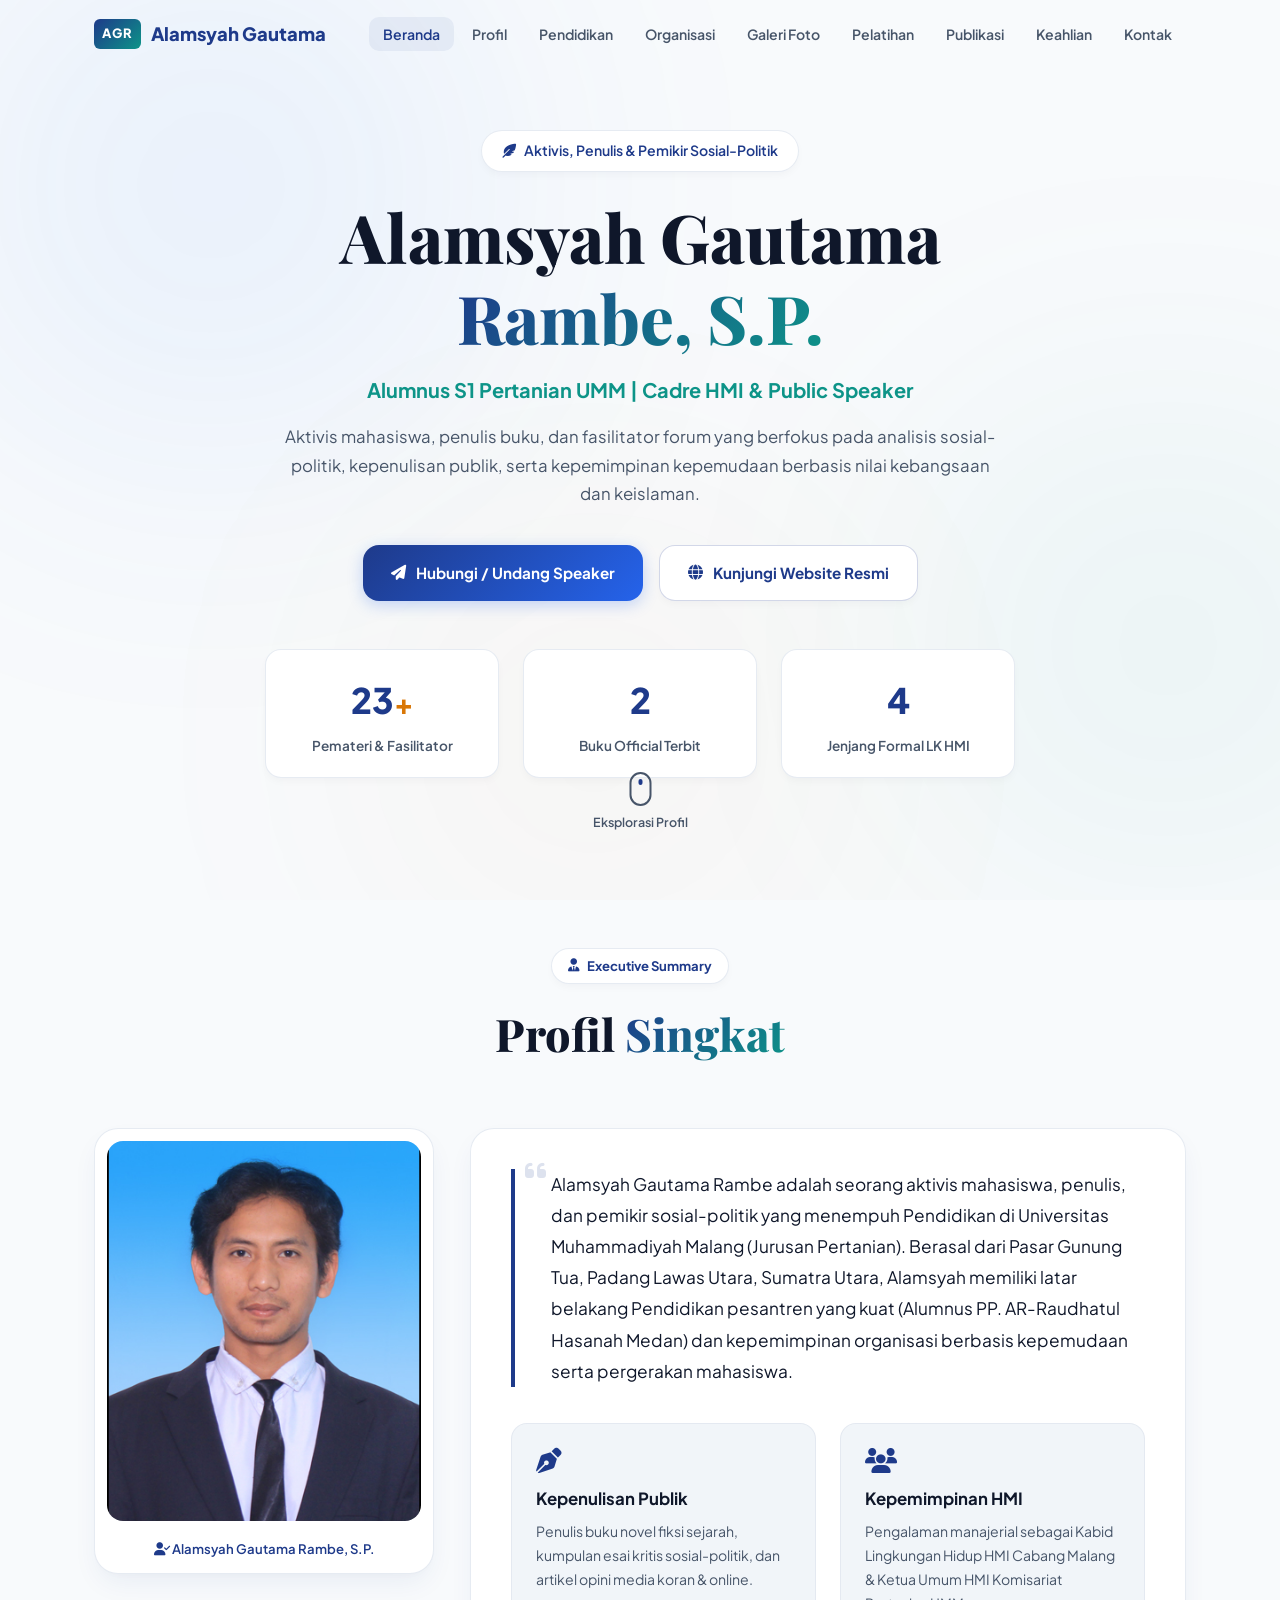
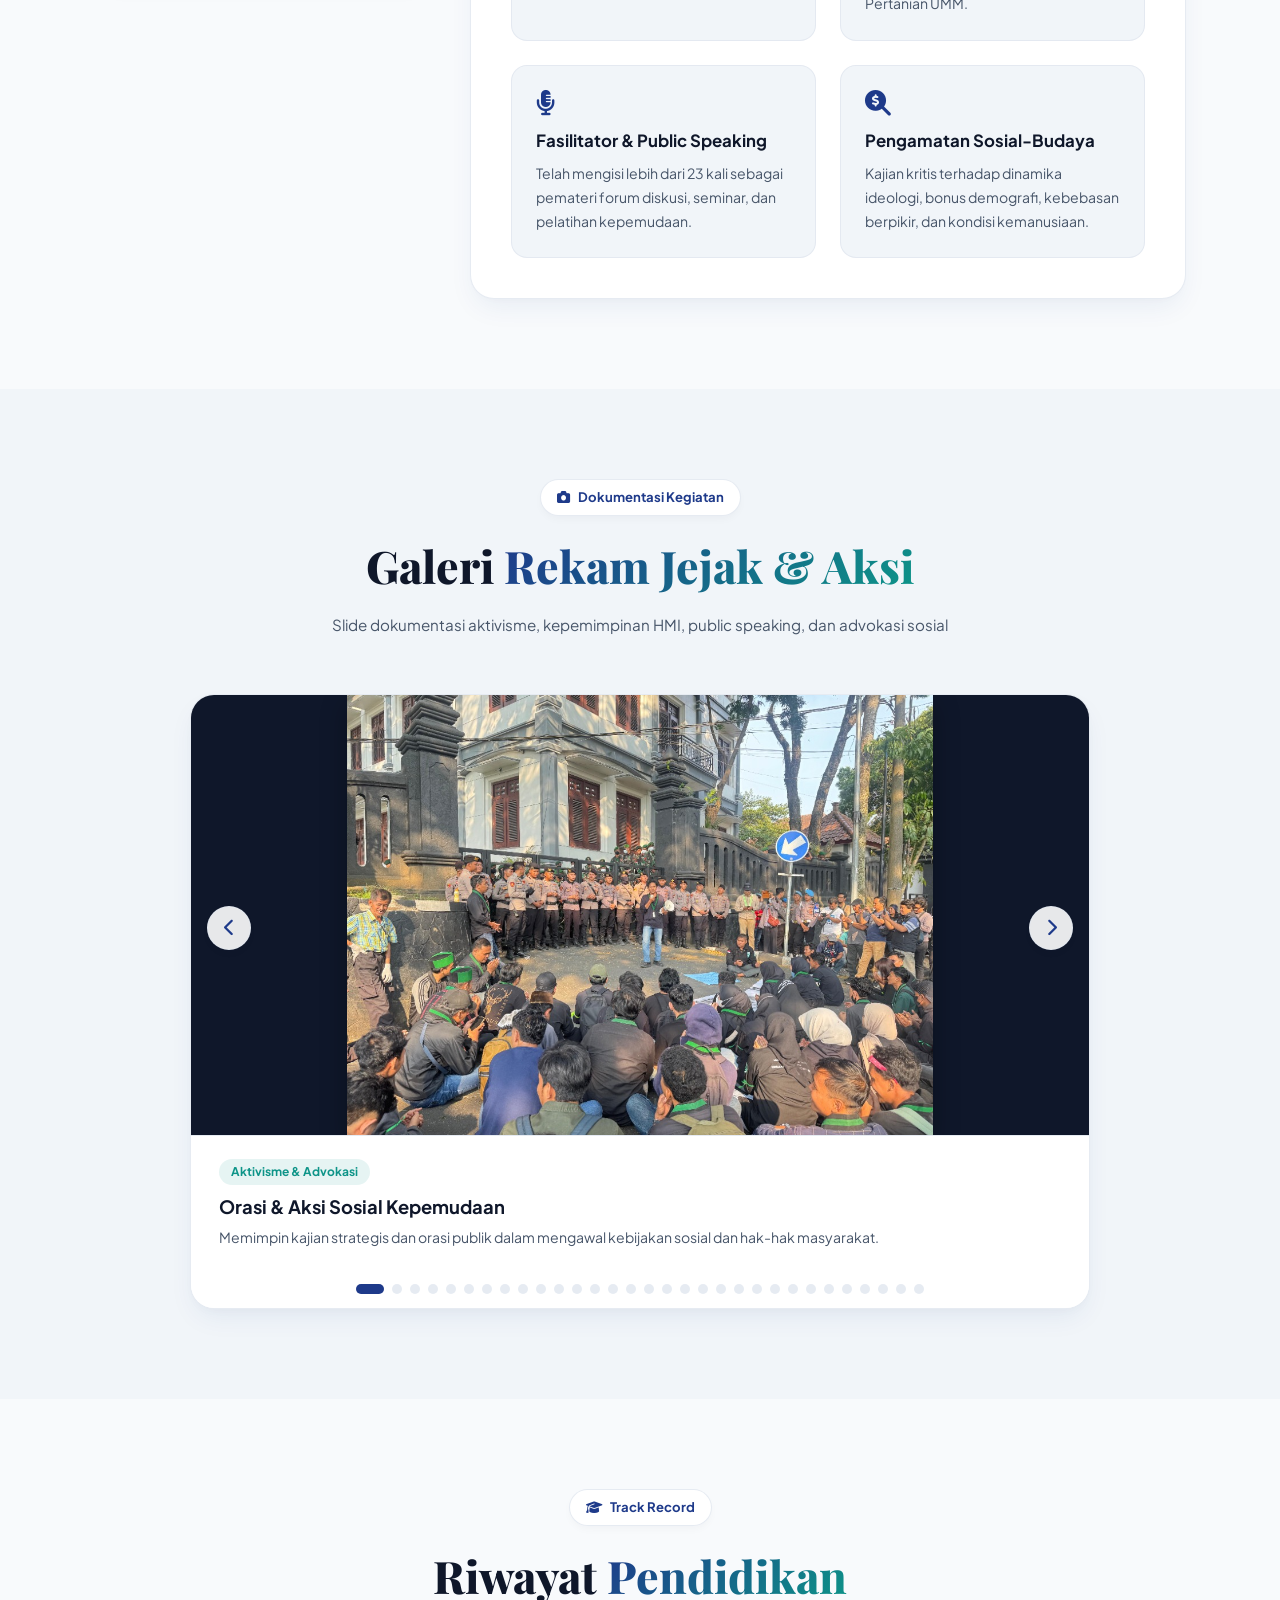
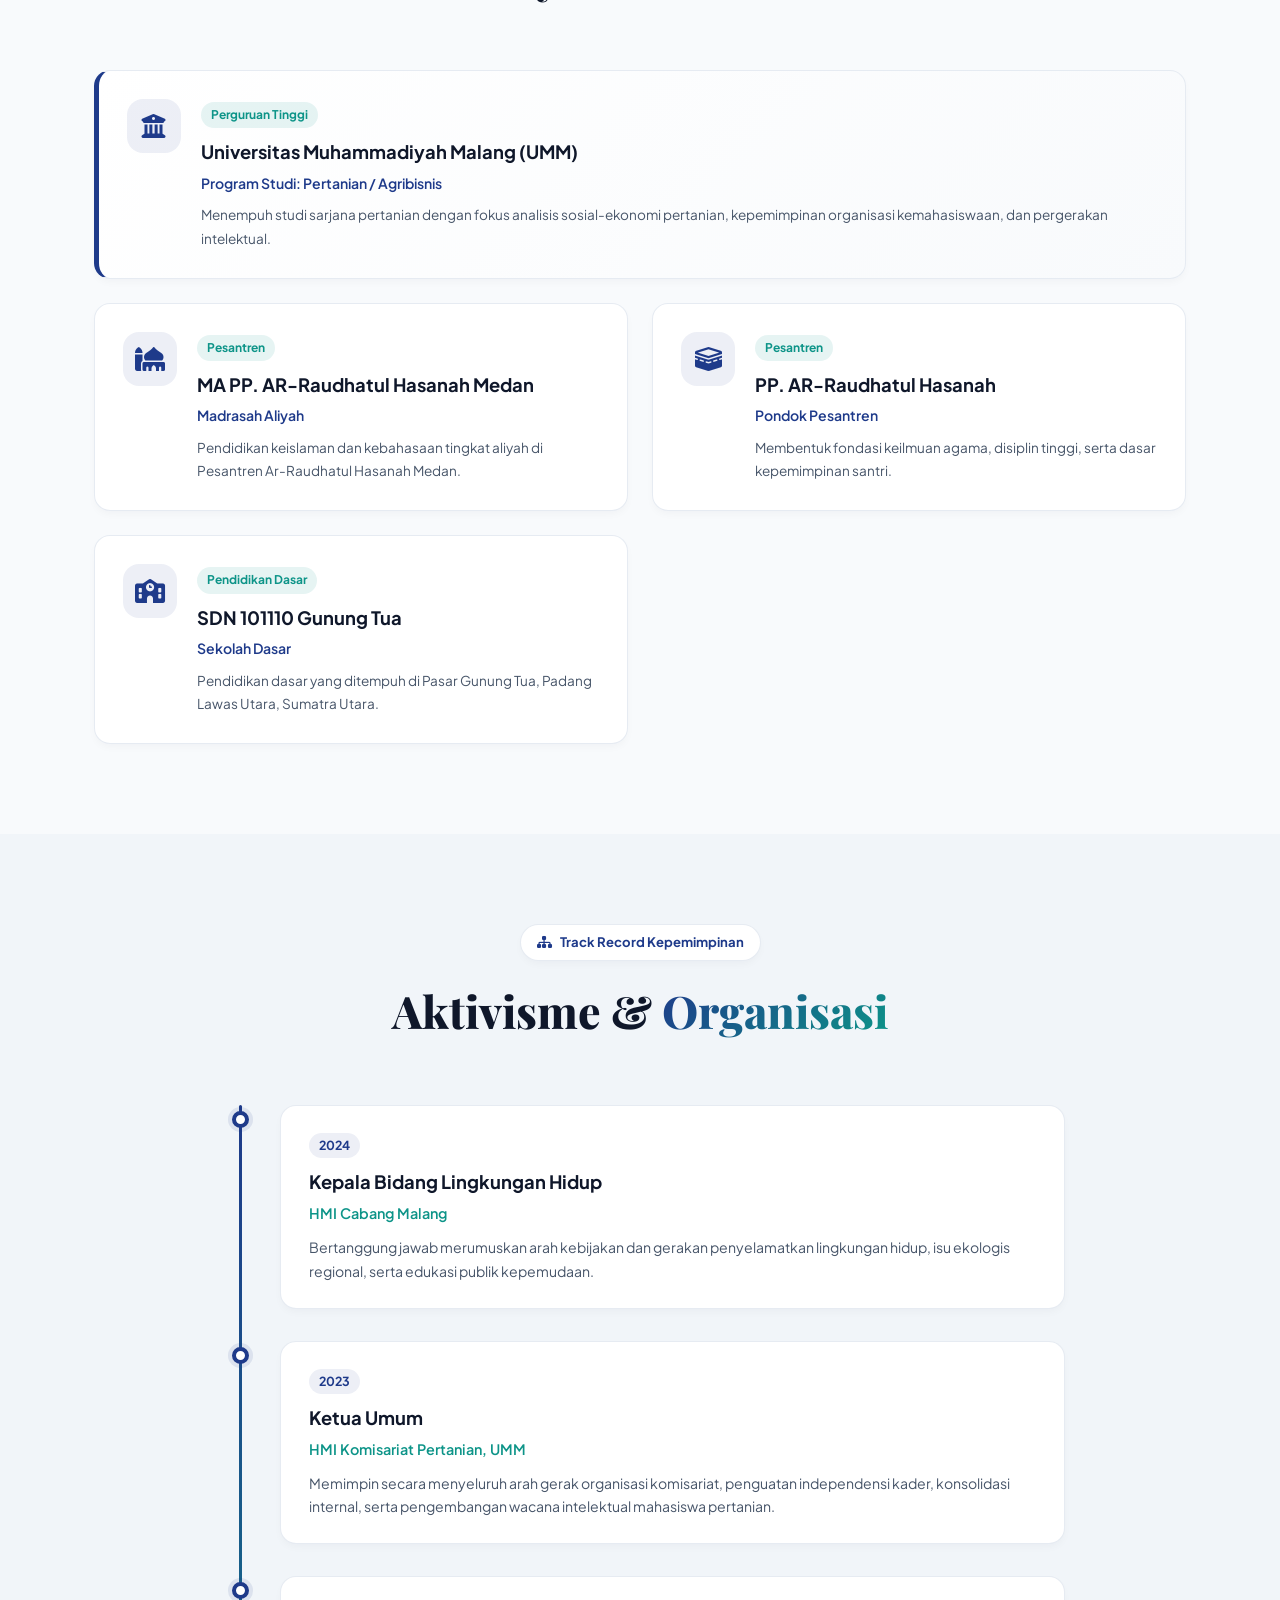
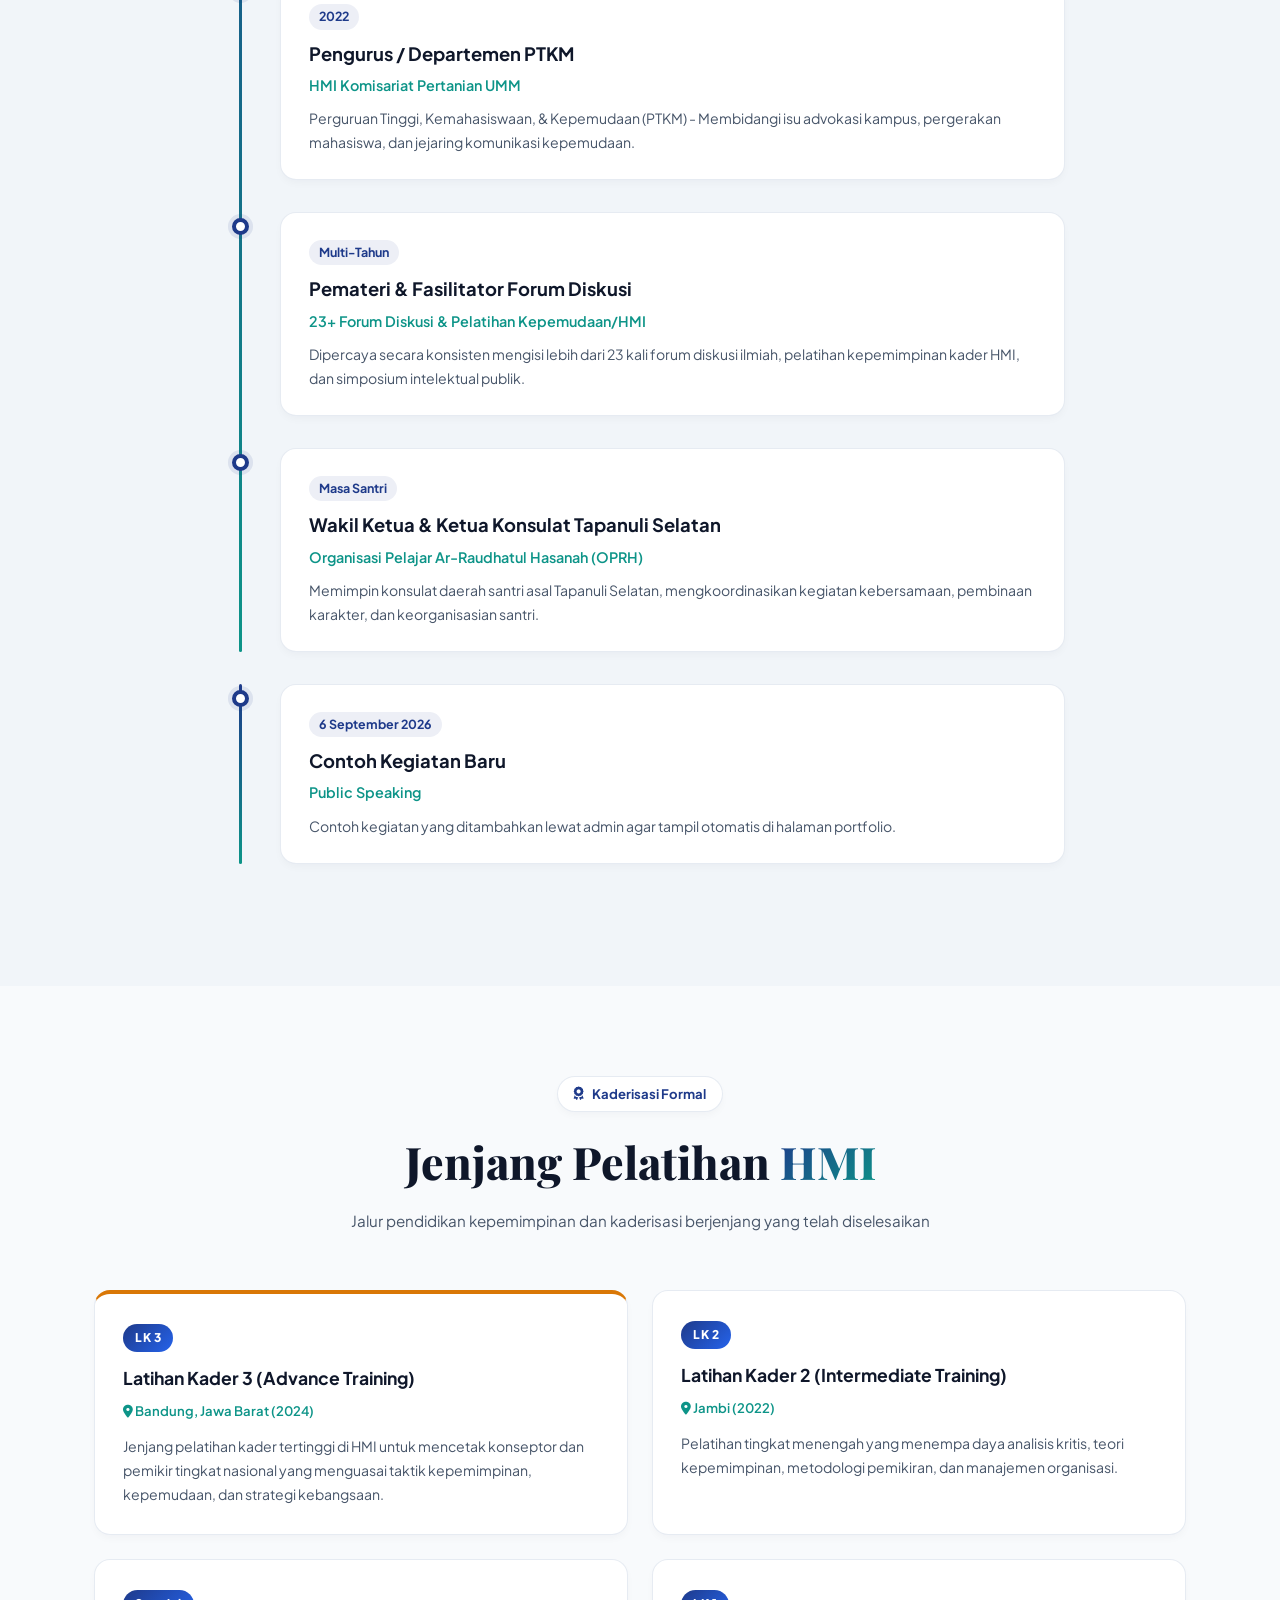
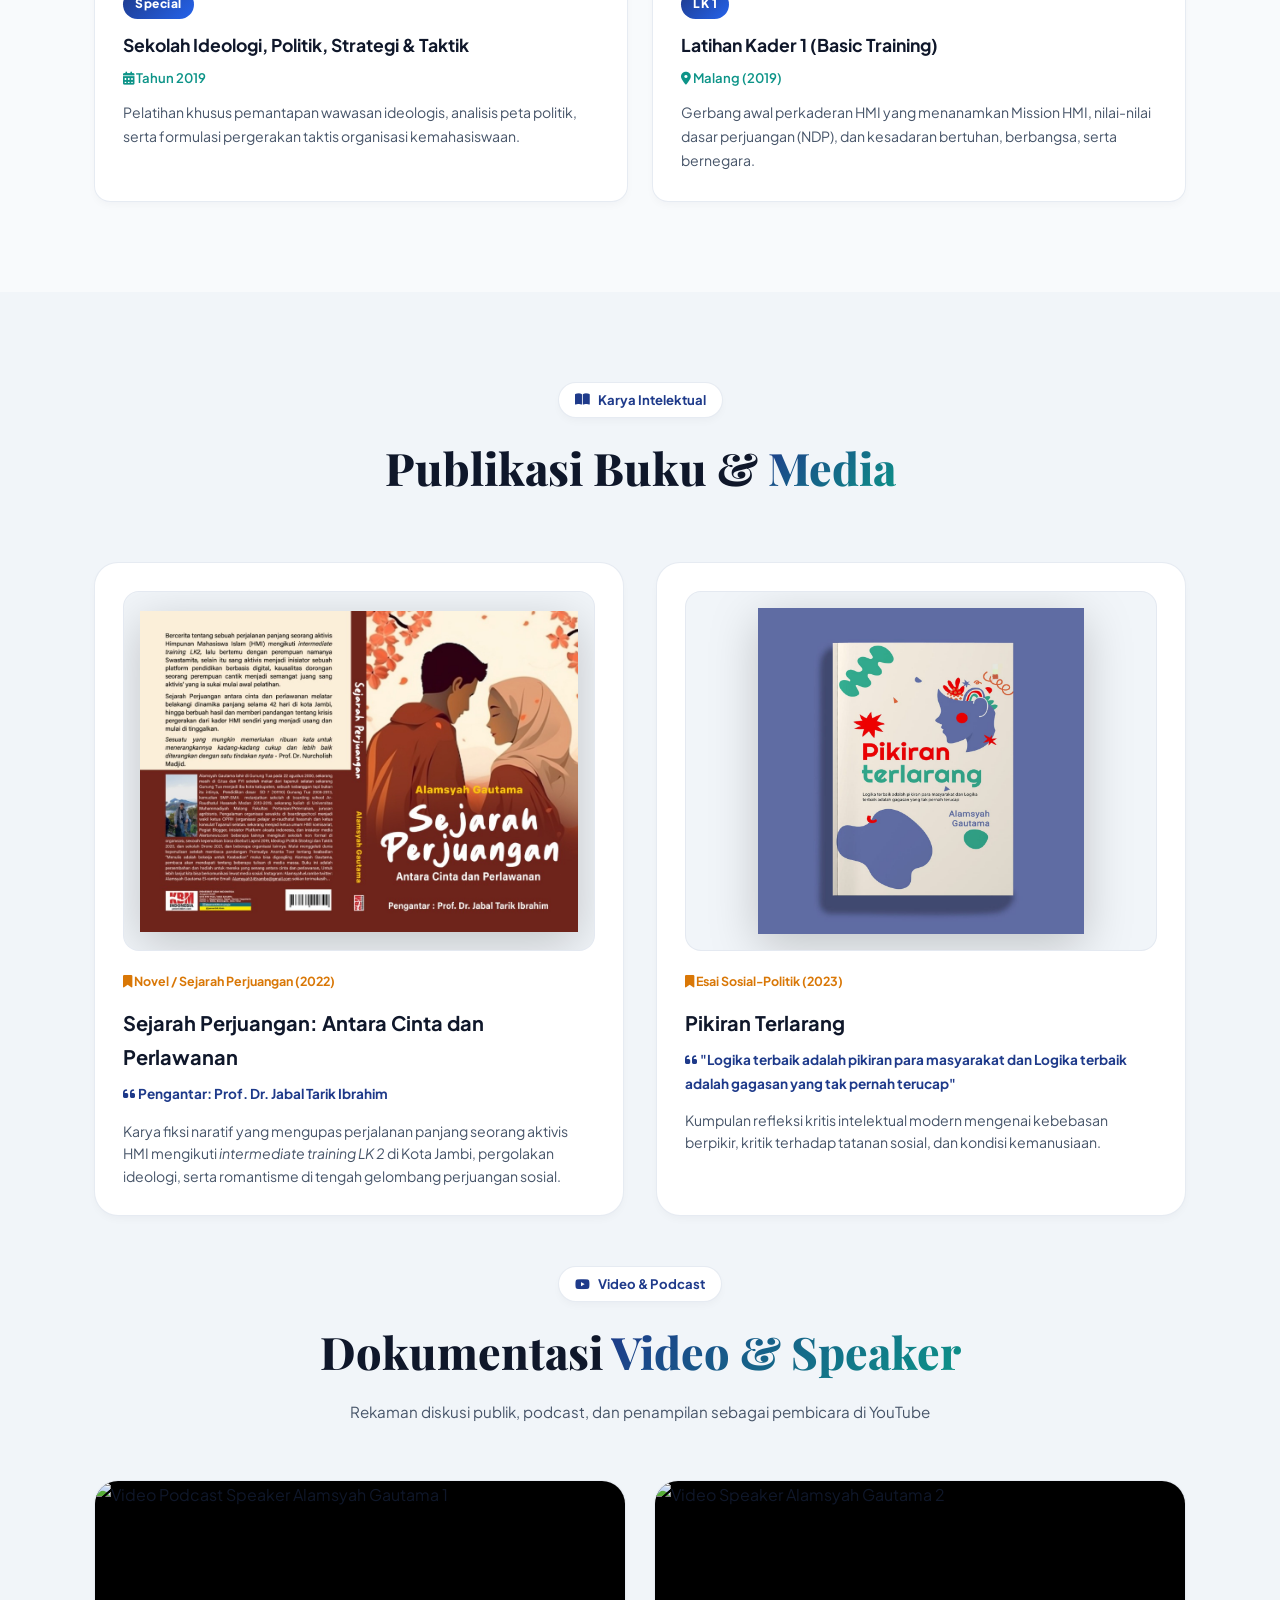
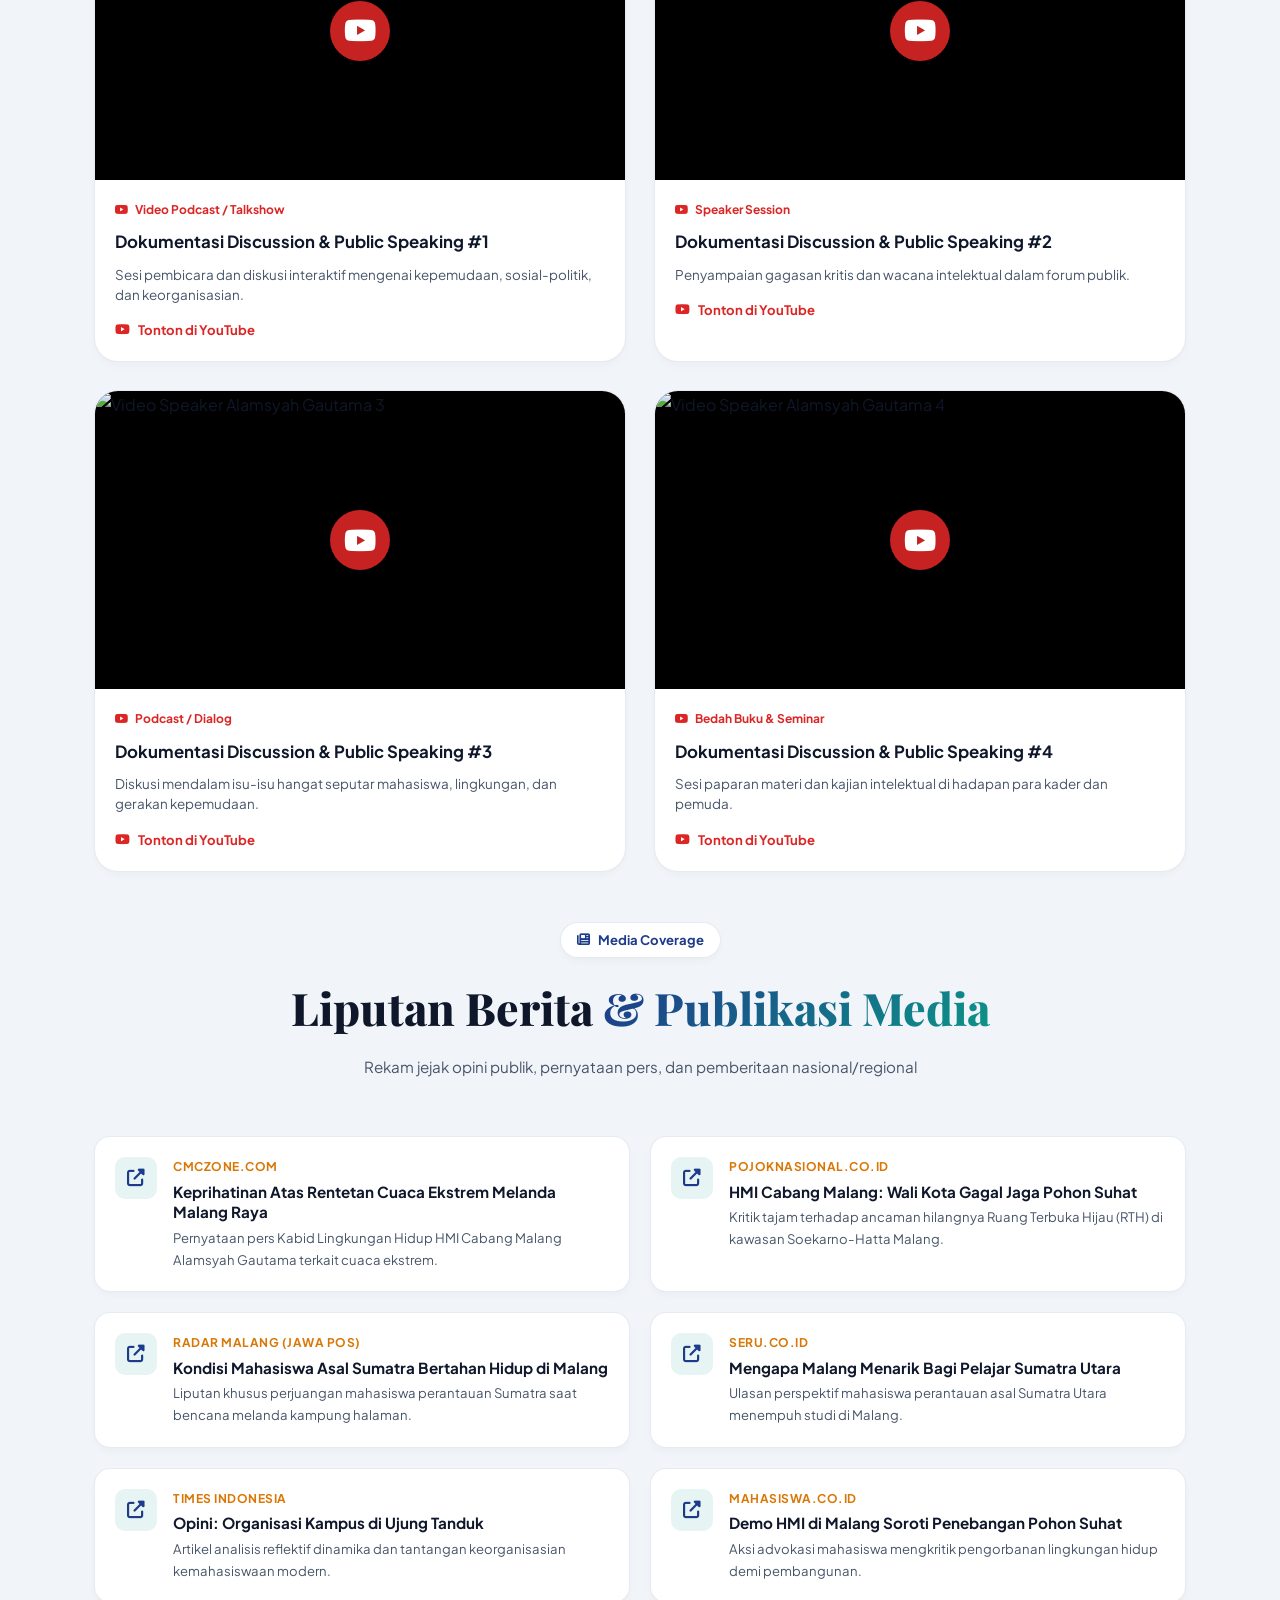
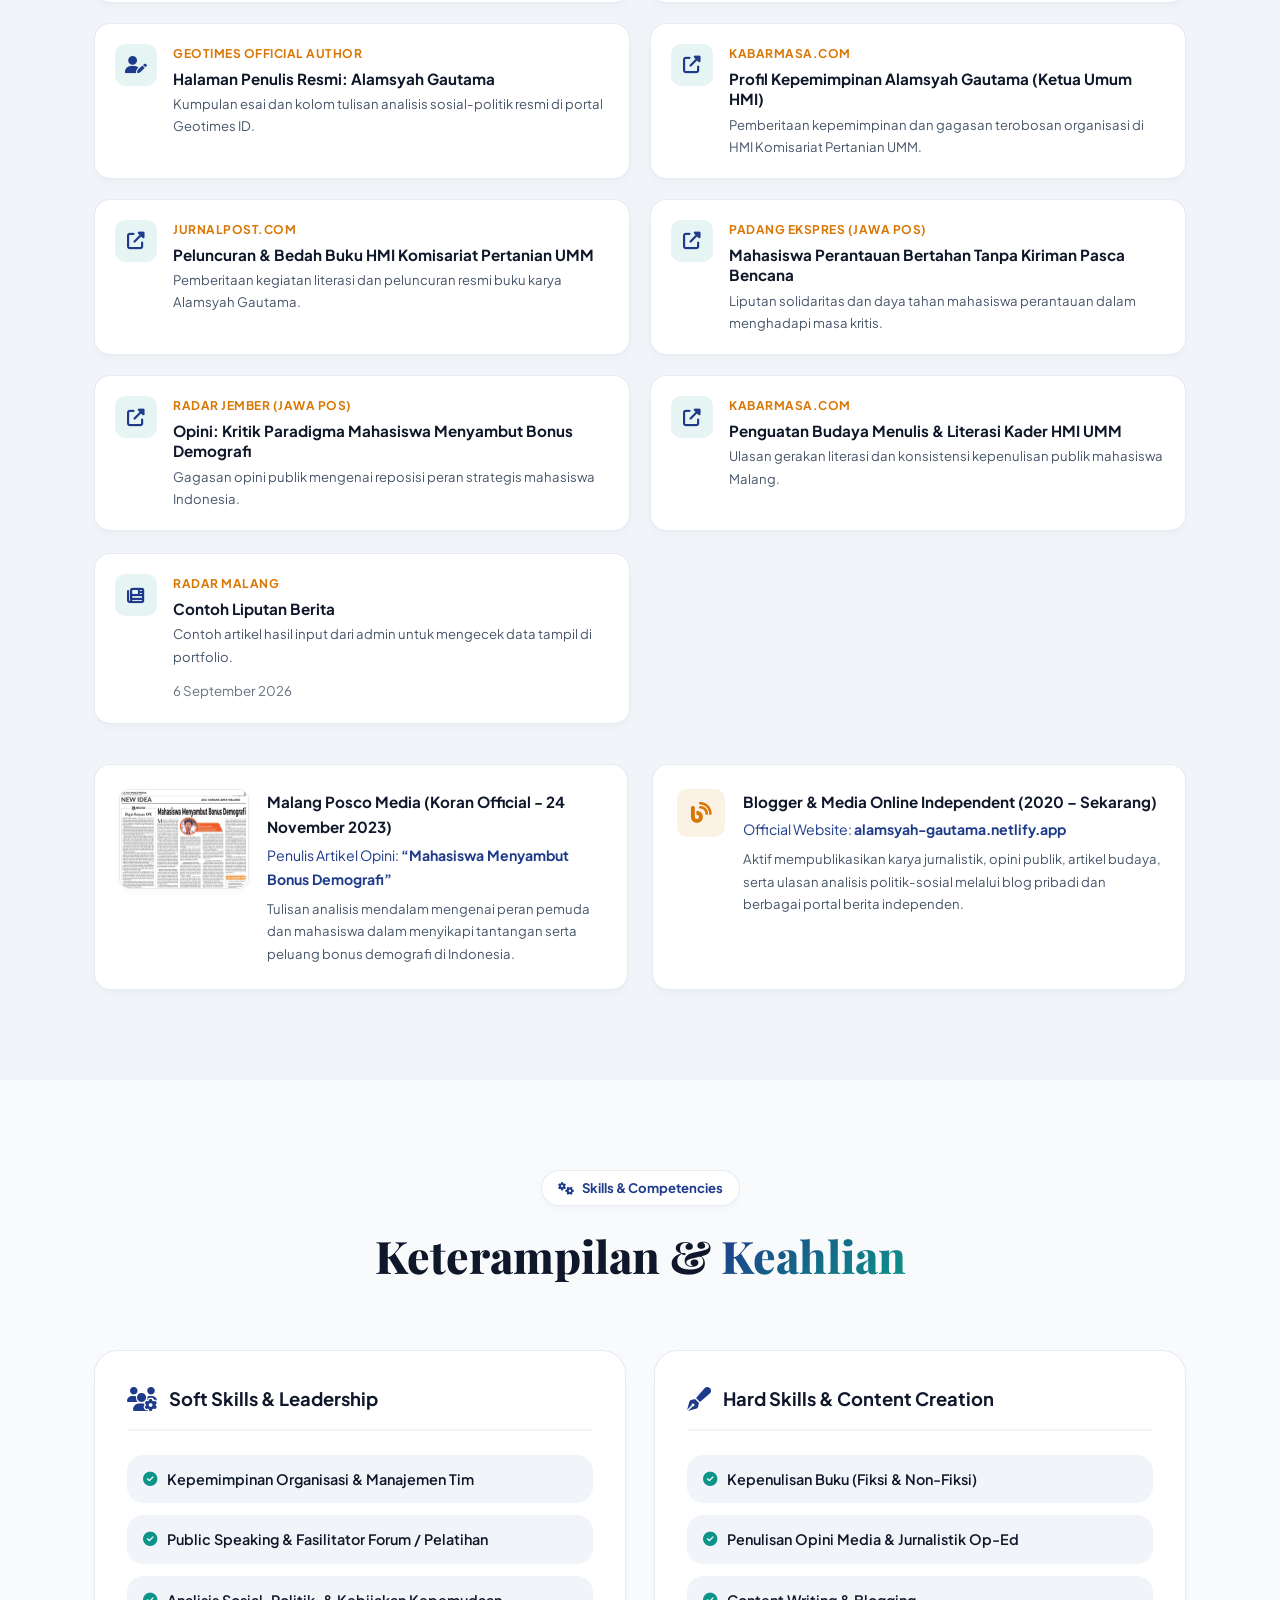
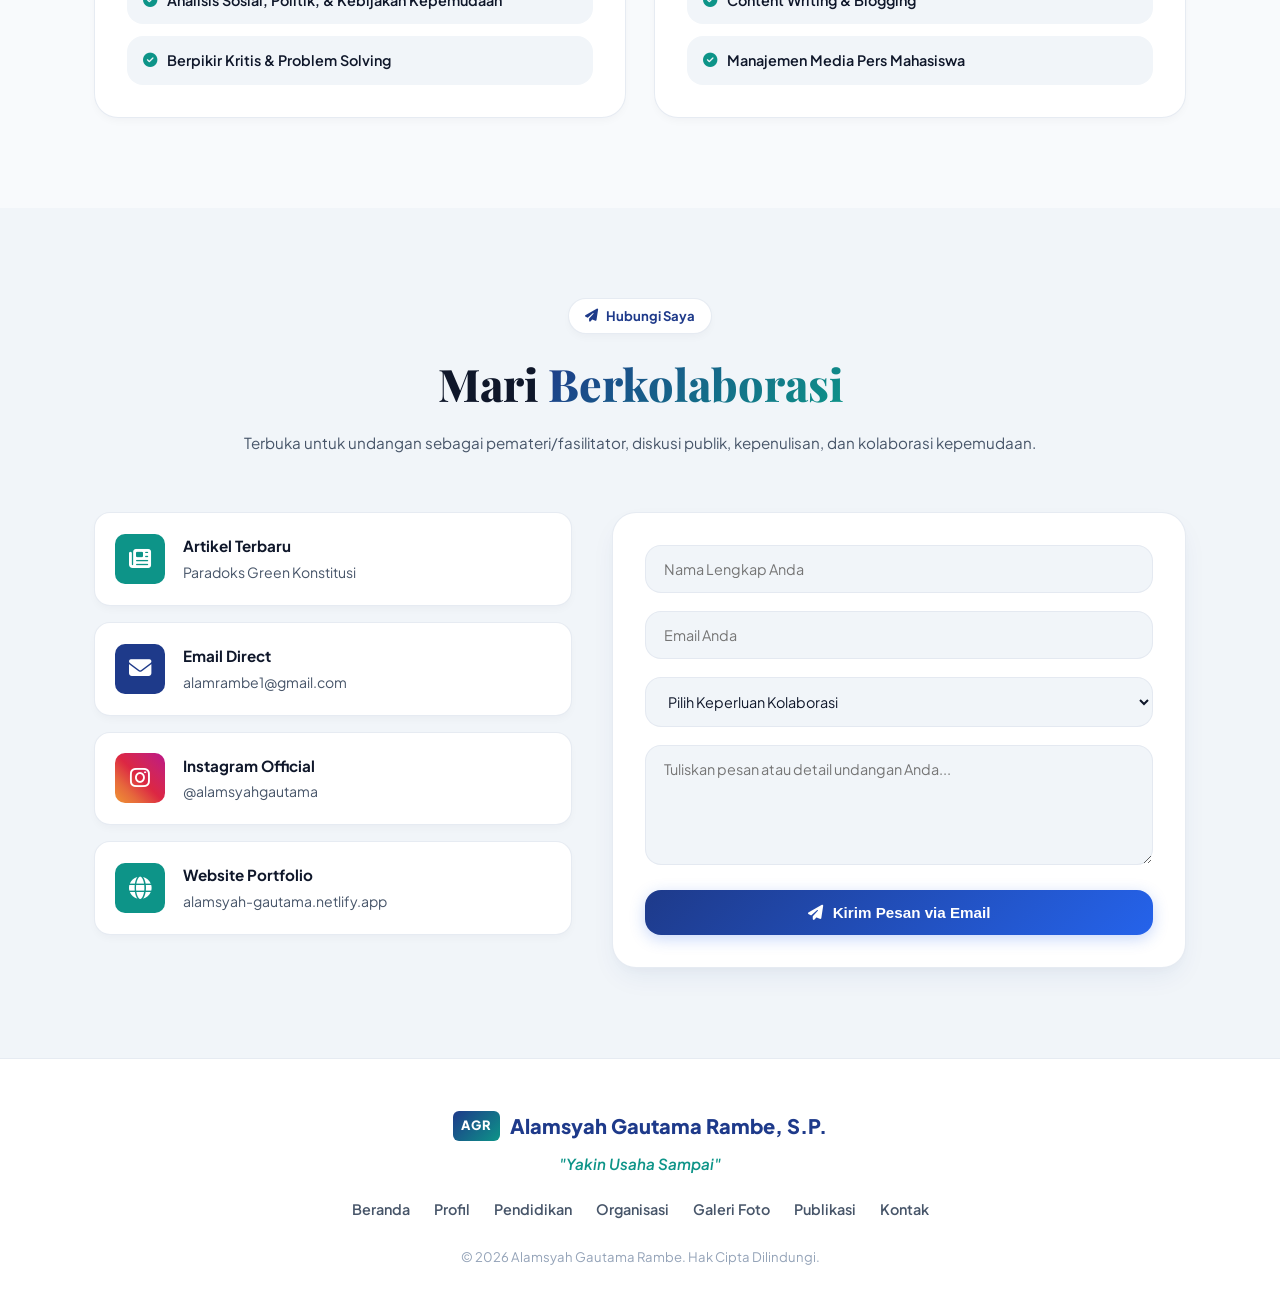
==== commit 2521a192: "updat3" ====
--- a/index.html
+++ b/index.html
@@ -14,7 +14,6 @@
         rel="stylesheet">
     <link rel="stylesheet" href="https://cdnjs.cloudflare.com/ajax/libs/font-awesome/6.5.0/css/all.min.css">
     <link rel="stylesheet" href="style.css">
-    <script src="https://identity.netlify.com/v1/netlify-identity-widget.js"></script>
 </head>
 
 <body>
@@ -67,8 +66,8 @@
                     <a href="#contact" class="btn btn-primary">
                         <i class="fas fa-paper-plane"></i> Hubungi / Undang Speaker
                     </a>
-                    <a href="https://alamsyahgautama.my.id" target="_blank" class="btn btn-outline">
-                        <i class="fas fa-globe"></i> Kunjungi Blog Official
+                    <a href="https://alamsyah-gautama.netlify.app/" target="_blank" class="btn btn-outline">
+                        <i class="fas fa-globe"></i> Kunjungi Website Resmi
                     </a>
                 </div>
                 <div class="hero-stats">
@@ -187,8 +186,7 @@
                     <!-- Slide 2 -->
                     <div class="slider-item">
                         <div class="slider-img-wrapper">
-                            <img src="./assets/images/media__1788320257898.jpg"
-                                alt="Pemateri Basic Training LK 1">
+                            <img src="./assets/images/media__1788320257898.jpg" alt="Pemateri Basic Training LK 1">
                         </div>
                         <div class="slider-caption">
                             <span class="slider-tag">Public Speaking</span>
@@ -200,8 +198,7 @@
                     <!-- Slide 3 -->
                     <div class="slider-item">
                         <div class="slider-img-wrapper">
-                            <img src="./assets/images/media__1788320258030.jpg"
-                                alt="Bedah Buku & Diskusi Publik">
+                            <img src="./assets/images/media__1788320258030.jpg" alt="Bedah Buku & Diskusi Publik">
                         </div>
                         <div class="slider-caption">
                             <span class="slider-tag">Karya & Penulisan</span>
@@ -241,8 +238,7 @@
                     <!-- Slide 6 -->
                     <div class="slider-item">
                         <div class="slider-img-wrapper">
-                            <img src="./assets/images/media__1788320258200.jpg"
-                                alt="Penyerahan Sertifikat Kader LK 1">
+                            <img src="./assets/images/media__1788320258200.jpg" alt="Penyerahan Sertifikat Kader LK 1">
                         </div>
                         <div class="slider-caption">
                             <span class="slider-tag">Perkaderan HMI</span>
@@ -255,8 +251,7 @@
                     <!-- Slide 7 -->
                     <div class="slider-item">
                         <div class="slider-img-wrapper">
-                            <img src="./assets/images/media__1788320424003.jpg"
-                                alt="Pemateri LK 1 Villa Tawangsari">
+                            <img src="./assets/images/media__1788320424003.jpg" alt="Pemateri LK 1 Villa Tawangsari">
                         </div>
                         <div class="slider-caption">
                             <span class="slider-tag">Basic Training (LK 1)</span>
@@ -269,8 +264,7 @@
                     <!-- Slide 8 -->
                     <div class="slider-item">
                         <div class="slider-img-wrapper">
-                            <img src="./assets/images/media__1788320451339.jpg"
-                                alt="Diskusi Kebudayaan & Publik">
+                            <img src="./assets/images/media__1788320451339.jpg" alt="Diskusi Kebudayaan & Publik">
                         </div>
                         <div class="slider-caption">
                             <span class="slider-tag">Diskusi Publik</span>
@@ -295,8 +289,7 @@
                     <!-- Slide 10 -->
                     <div class="slider-item">
                         <div class="slider-img-wrapper">
-                            <img src="./assets/images/media__1788320476320.jpg"
-                                alt="Sambutan Mimbar Kepemimpinan">
+                            <img src="./assets/images/media__1788320476320.jpg" alt="Sambutan Mimbar Kepemimpinan">
                         </div>
                         <div class="slider-caption">
                             <span class="slider-tag">Sambutan & Orasi</span>
@@ -314,7 +307,8 @@
                         <div class="slider-caption">
                             <span class="slider-tag">Book & Art Fest 2025</span>
                             <h3>Moderator Diskusi "Pangan dan Kedaulatan: Kembali ke Akar"</h3>
-                            <p>Memandu diskusi publik bersama Narasumber Trie Utami (Pegiat Pangan) & Redy Eko Prastyo di Rendezvous Kalimetro (Semilir.co).</p>
+                            <p>Memandu diskusi publik bersama Narasumber Trie Utami (Pegiat Pangan) & Redy Eko Prastyo
+                                di Rendezvous Kalimetro (Semilir.co).</p>
                         </div>
                     </div>
 
@@ -327,20 +321,21 @@
                         <div class="slider-caption">
                             <span class="slider-tag">Pemateri Perkaderan HMI</span>
                             <h3>Pemateri Perkaderan III Training Sekolah Kepengurusan</h3>
-                            <p>Membawakan materi Pengelolaan Perkaderan, Monitoring, dan Evaluasi di Villa Bukit Tlekung Batu.</p>
+                            <p>Membawakan materi Pengelolaan Perkaderan, Monitoring, dan Evaluasi di Villa Bukit Tlekung
+                                Batu.</p>
                         </div>
                     </div>
 
                     <!-- Slide 13 -->
                     <div class="slider-item">
                         <div class="slider-img-wrapper">
-                            <img src="./assets/images/media__1788320679805.jpg"
-                                alt="Speaker TalkShow Literasi UMM">
+                            <img src="./assets/images/media__1788320679805.jpg" alt="Speaker TalkShow Literasi UMM">
                         </div>
                         <div class="slider-caption">
                             <span class="slider-tag">Speaker TalkShow Literasi</span>
                             <h3>Speaker TalkShow Literasi: "Literasi Kuat Prestasi Hebat"</h3>
-                            <p>Narasumber utama kepenulisan dan literasi mahasiswa bersama Fakultas Agama Islam Universitas Muhammadiyah Malang.</p>
+                            <p>Narasumber utama kepenulisan dan literasi mahasiswa bersama Fakultas Agama Islam
+                                Universitas Muhammadiyah Malang.</p>
                         </div>
                     </div>
 
@@ -379,20 +374,21 @@
                         <div class="slider-caption">
                             <span class="slider-tag">Bedah Buku Official</span>
                             <h3>Pemateri Bedah Buku "Sejarah Perjuangan: Antara Cinta dan Perlawanan"</h3>
-                            <p>Narasumber utama Bedah Buku di Hall Room Komuni bersama HMI Cabang Malang Komisariat UNITRI.</p>
+                            <p>Narasumber utama Bedah Buku di Hall Room Komuni bersama HMI Cabang Malang Komisariat
+                                UNITRI.</p>
                         </div>
                     </div>
 
                     <!-- Slide 17 -->
                     <div class="slider-item">
                         <div class="slider-img-wrapper">
-                            <img src="./assets/images/media__1788320730272.jpg"
-                                alt="Peluncuran & Bedah Buku Kopi Tani">
+                            <img src="./assets/images/media__1788320730272.jpg" alt="Peluncuran & Bedah Buku Kopi Tani">
                         </div>
                         <div class="slider-caption">
                             <span class="slider-tag">Peluncuran Buku</span>
                             <h3>Peluncuran & Bedah Buku di Kopi Tani Malang</h3>
-                            <p>Sesi peluncuran resmi buku bersama pembedah Alpi Anwar Pulungan, M.Pd (Penulis & Jurnalis) dan Pemantik Andry Azhari Siregar.</p>
+                            <p>Sesi peluncuran resmi buku bersama pembedah Alpi Anwar Pulungan, M.Pd (Penulis &
+                                Jurnalis) dan Pemantik Andry Azhari Siregar.</p>
                         </div>
                     </div>
 
@@ -418,7 +414,8 @@
                         <div class="slider-caption">
                             <span class="slider-tag">Perkaderan PPPA</span>
                             <h3>Pemateri Follow Up Materi "Mission HMI"</h3>
-                            <p>Mengisi sesi pendalaman nilai dasar dan Mission HMI bagi kader HMI Komisariat Pertanian UMM.</p>
+                            <p>Mengisi sesi pendalaman nilai dasar dan Mission HMI bagi kader HMI Komisariat Pertanian
+                                UMM.</p>
                         </div>
                     </div>
 
@@ -431,7 +428,8 @@
                         <div class="slider-caption">
                             <span class="slider-tag">Inisiator Aksata Indonesia</span>
                             <h3>Live Streaming Dialog "Langkah Strategis Aksata Indonesia"</h3>
-                            <p>Narasumber & Inisiator Platform Aksata Indonesia membahas strategi literasi dan pendidikan publik.</p>
+                            <p>Narasumber & Inisiator Platform Aksata Indonesia membahas strategi literasi dan
+                                pendidikan publik.</p>
                         </div>
                     </div>
 
@@ -496,7 +494,8 @@
                         <div class="slider-caption">
                             <span class="slider-tag">Testimoni Intelektual</span>
                             <h3>Testimoni Buku "Mulai Aja Dulu" oleh Founder ALERTANEWS</h3>
-                            <p>Ulasan dan testimoni kritis terhadap pentingnya eksekusi tindakan tanpa merawat rasa takut.</p>
+                            <p>Ulasan dan testimoni kritis terhadap pentingnya eksekusi tindakan tanpa merawat rasa
+                                takut.</p>
                         </div>
                     </div>
 
@@ -522,7 +521,8 @@
                         <div class="slider-caption">
                             <span class="slider-tag">Pariwisata & Lingkungan Hidup</span>
                             <h3>Pemantik Sarasehan "Tata Kelola Lingkungan dan Daya Saing Wisata Kota Malang"</h3>
-                            <p>Pemantik kajian Kabid LH HMI Cabang Malang di Amphitheater Malang Creative Center (MCC).</p>
+                            <p>Pemantik kajian Kabid LH HMI Cabang Malang di Amphitheater Malang Creative Center (MCC).
+                            </p>
                         </div>
                     </div>
 
@@ -535,20 +535,21 @@
                         <div class="slider-caption">
                             <span class="slider-tag">Advokasi Ekologi & Lingkungan</span>
                             <h3>Moderator Nobar & Diskusi Film "Menolak Punah"</h3>
-                            <p>Memandu diskusi isu lingkungan hidup bersama DLH Kota Malang & Ekoton di Warkop Makmur Plus.</p>
+                            <p>Memandu diskusi isu lingkungan hidup bersama DLH Kota Malang & Ekoton di Warkop Makmur
+                                Plus.</p>
                         </div>
                     </div>
 
                     <!-- Slide 29 -->
                     <div class="slider-item">
                         <div class="slider-img-wrapper">
-                            <img src="./assets/images/media__1788319703907.jpg"
-                                alt="Penandatanganan Mou Forum HMI">
+                            <img src="./assets/images/media__1788319703907.jpg" alt="Penandatanganan Mou Forum HMI">
                         </div>
                         <div class="slider-caption">
                             <span class="slider-tag">Kepemimpinan HMI</span>
                             <h3>Penandatanganan Mou & Kesepakatan Forum</h3>
-                            <p>Hadir sebagai narasumber dan pimpinan forum HMI Cabang Malang dalam penandatanganan kesepakatan.</p>
+                            <p>Hadir sebagai narasumber dan pimpinan forum HMI Cabang Malang dalam penandatanganan
+                                kesepakatan.</p>
                         </div>
                     </div>
 
@@ -709,6 +710,8 @@
                     </div>
                 </div>
             </div>
+
+            <div id="adminExperienceList" class="timeline admin-experience-list" style="margin-top: 28px;"></div>
         </div>
     </section>
 
@@ -774,24 +777,29 @@
                     <div class="book-info-v2">
                         <span class="book-cat"><i class="fas fa-bookmark"></i> Novel / Sejarah Perjuangan (2022)</span>
                         <h3>Sejarah Perjuangan: Antara Cinta dan Perlawanan</h3>
-                        <p class="book-intro-quote"><i class="fas fa-quote-left"></i> Pengantar: Prof. Dr. Jabal Tarik Ibrahim</p>
+                        <p class="book-intro-quote"><i class="fas fa-quote-left"></i> Pengantar: Prof. Dr. Jabal Tarik
+                            Ibrahim</p>
                         <p class="book-summary">
-                            Karya fiksi naratif yang mengupas perjalanan panjang seorang aktivis HMI mengikuti <em>intermediate training LK 2</em> di Kota Jambi, pergolakan ideologi, serta romantisme di tengah gelombang perjuangan sosial.
+                            Karya fiksi naratif yang mengupas perjalanan panjang seorang aktivis HMI mengikuti
+                            <em>intermediate training LK 2</em> di Kota Jambi, pergolakan ideologi, serta romantisme di
+                            tengah gelombang perjuangan sosial.
                         </p>
                     </div>
                 </div>
 
                 <div class="book-card-v2">
                     <div class="book-mockup-wrapper">
-                        <img src="./assets/images/media__1788320931701.png"
-                            alt="Cover Buku Pikiran Terlarang" class="book-img-large">
+                        <img src="./assets/images/media__1788320931701.png" alt="Cover Buku Pikiran Terlarang"
+                            class="book-img-large">
                     </div>
                     <div class="book-info-v2">
                         <span class="book-cat"><i class="fas fa-bookmark"></i> Esai Sosial-Politik (2023)</span>
                         <h3>Pikiran Terlarang</h3>
-                        <p class="book-intro-quote"><i class="fas fa-quote-left"></i> "Logika terbaik adalah pikiran para masyarakat dan Logika terbaik adalah gagasan yang tak pernah terucap"</p>
+                        <p class="book-intro-quote"><i class="fas fa-quote-left"></i> "Logika terbaik adalah pikiran
+                            para masyarakat dan Logika terbaik adalah gagasan yang tak pernah terucap"</p>
                         <p class="book-summary">
-                            Kumpulan refleksi kritis intelektual modern mengenai kebebasan berpikir, kritik terhadap tatanan sosial, dan kondisi kemanusiaan.
+                            Kumpulan refleksi kritis intelektual modern mengenai kebebasan berpikir, kritik terhadap
+                            tatanan sosial, dan kondisi kemanusiaan.
                         </p>
                     </div>
                 </div>
@@ -802,58 +810,69 @@
                 <div class="section-header">
                     <span class="section-tag"><i class="fab fa-youtube"></i> Video & Podcast</span>
                     <h2 class="section-title">Dokumentasi <span class="gradient-text">Video & Speaker</span></h2>
-                    <p class="section-desc">Rekaman diskusi publik, podcast, dan penampilan sebagai pembicara di YouTube</p>
+                    <p class="section-desc">Rekaman diskusi publik, podcast, dan penampilan sebagai pembicara di YouTube
+                    </p>
                 </div>
                 <div class="video-grid">
                     <div class="video-card">
                         <a href="https://youtu.be/Tohy71zii0E" target="_blank" class="video-thumb-link">
-                            <img src="https://img.youtube.com/vi/Tohy71zii0E/hqdefault.jpg" alt="Video Podcast Speaker Alamsyah Gautama 1" class="video-thumb-img">
+                            <img src="https://img.youtube.com/vi/Tohy71zii0E/hqdefault.jpg"
+                                alt="Video Podcast Speaker Alamsyah Gautama 1" class="video-thumb-img">
                             <div class="play-overlay"><i class="fab fa-youtube"></i></div>
                         </a>
                         <div class="video-card-info">
                             <span class="video-badge"><i class="fab fa-youtube"></i> Video Podcast / Talkshow</span>
                             <h3>Dokumentasi Discussion & Public Speaking #1</h3>
-                            <p>Sesi pembicara dan diskusi interaktif mengenai kepemudaan, sosial-politik, dan keorganisasian.</p>
-                            <a href="https://youtu.be/Tohy71zii0E" target="_blank" class="btn-watch-yt"><i class="fab fa-youtube"></i> Tonton di YouTube</a>
+                            <p>Sesi pembicara dan diskusi interaktif mengenai kepemudaan, sosial-politik, dan
+                                keorganisasian.</p>
+                            <a href="https://youtu.be/Tohy71zii0E" target="_blank" class="btn-watch-yt"><i
+                                    class="fab fa-youtube"></i> Tonton di YouTube</a>
                         </div>
                     </div>
 
                     <div class="video-card">
                         <a href="https://youtu.be/V-QQOCJtvLk" target="_blank" class="video-thumb-link">
-                            <img src="https://img.youtube.com/vi/V-QQOCJtvLk/hqdefault.jpg" alt="Video Speaker Alamsyah Gautama 2" class="video-thumb-img">
+                            <img src="https://img.youtube.com/vi/V-QQOCJtvLk/hqdefault.jpg"
+                                alt="Video Speaker Alamsyah Gautama 2" class="video-thumb-img">
                             <div class="play-overlay"><i class="fab fa-youtube"></i></div>
                         </a>
                         <div class="video-card-info">
                             <span class="video-badge"><i class="fab fa-youtube"></i> Speaker Session</span>
                             <h3>Dokumentasi Discussion & Public Speaking #2</h3>
                             <p>Penyampaian gagasan kritis dan wacana intelektual dalam forum publik.</p>
-                            <a href="https://youtu.be/V-QQOCJtvLk" target="_blank" class="btn-watch-yt"><i class="fab fa-youtube"></i> Tonton di YouTube</a>
+                            <a href="https://youtu.be/V-QQOCJtvLk" target="_blank" class="btn-watch-yt"><i
+                                    class="fab fa-youtube"></i> Tonton di YouTube</a>
                         </div>
                     </div>
 
                     <div class="video-card">
                         <a href="https://youtu.be/r7-pBVkMJKw" target="_blank" class="video-thumb-link">
-                            <img src="https://img.youtube.com/vi/r7-pBVkMJKw/hqdefault.jpg" alt="Video Speaker Alamsyah Gautama 3" class="video-thumb-img">
+                            <img src="https://img.youtube.com/vi/r7-pBVkMJKw/hqdefault.jpg"
+                                alt="Video Speaker Alamsyah Gautama 3" class="video-thumb-img">
                             <div class="play-overlay"><i class="fab fa-youtube"></i></div>
                         </a>
                         <div class="video-card-info">
                             <span class="video-badge"><i class="fab fa-youtube"></i> Podcast / Dialog</span>
                             <h3>Dokumentasi Discussion & Public Speaking #3</h3>
-                            <p>Diskusi mendalam isu-isu hangat seputar mahasiswa, lingkungan, dan gerakan kepemudaan.</p>
-                            <a href="https://youtu.be/r7-pBVkMJKw" target="_blank" class="btn-watch-yt"><i class="fab fa-youtube"></i> Tonton di YouTube</a>
+                            <p>Diskusi mendalam isu-isu hangat seputar mahasiswa, lingkungan, dan gerakan kepemudaan.
+                            </p>
+                            <a href="https://youtu.be/r7-pBVkMJKw" target="_blank" class="btn-watch-yt"><i
+                                    class="fab fa-youtube"></i> Tonton di YouTube</a>
                         </div>
                     </div>
 
                     <div class="video-card">
                         <a href="https://youtu.be/qFIaEWEMmo4" target="_blank" class="video-thumb-link">
-                            <img src="https://img.youtube.com/vi/qFIaEWEMmo4/hqdefault.jpg" alt="Video Speaker Alamsyah Gautama 4" class="video-thumb-img">
+                            <img src="https://img.youtube.com/vi/qFIaEWEMmo4/hqdefault.jpg"
+                                alt="Video Speaker Alamsyah Gautama 4" class="video-thumb-img">
                             <div class="play-overlay"><i class="fab fa-youtube"></i></div>
                         </a>
                         <div class="video-card-info">
                             <span class="video-badge"><i class="fab fa-youtube"></i> Bedah Buku & Seminar</span>
                             <h3>Dokumentasi Discussion & Public Speaking #4</h3>
                             <p>Sesi paparan materi dan kajian intelektual di hadapan para kader dan pemuda.</p>
-                            <a href="https://youtu.be/qFIaEWEMmo4" target="_blank" class="btn-watch-yt"><i class="fab fa-youtube"></i> Tonton di YouTube</a>
+                            <a href="https://youtu.be/qFIaEWEMmo4" target="_blank" class="btn-watch-yt"><i
+                                    class="fab fa-youtube"></i> Tonton di YouTube</a>
                         </div>
                     </div>
                 </div>
@@ -864,37 +883,45 @@
                 <div class="section-header">
                     <span class="section-tag"><i class="fas fa-newspaper"></i> Media Coverage</span>
                     <h2 class="section-title">Liputan Berita <span class="gradient-text">& Publikasi Media</span></h2>
-                    <p class="section-desc">Rekam jejak opini publik, pernyataan pers, dan pemberitaan nasional/regional</p>
+                    <p class="section-desc">Rekam jejak opini publik, pernyataan pers, dan pemberitaan nasional/regional
+                    </p>
                 </div>
                 <div class="press-grid">
-                    <a href="https://cmczone.com/2025/09/07/kepala-bidang-lingkungan-hidup-himpunan-mahasiswa-islam-hmi-cabang-malang-alamsyah-gautama-mengungkapkan-keprihatinannya-atas-rentetan-cuaca-ekstrem-yang-melanda-malang-raya/" target="_blank" class="press-card">
+                    <a href="https://cmczone.com/2025/09/07/kepala-bidang-lingkungan-hidup-himpunan-mahasiswa-islam-hmi-cabang-malang-alamsyah-gautama-mengungkapkan-keprihatinannya-atas-rentetan-cuaca-ekstrem-yang-melanda-malang-raya/"
+                        target="_blank" class="press-card">
                         <div class="press-icon-box"><i class="fas fa-external-link-alt"></i></div>
                         <div class="press-content">
                             <span class="press-site">CMCZone.com</span>
                             <h4>Keprihatinan Atas Rentetan Cuaca Ekstrem Melanda Malang Raya</h4>
-                            <p>Pernyataan pers Kabid Lingkungan Hidup HMI Cabang Malang Alamsyah Gautama terkait cuaca ekstrem.</p>
-                        </div>
-                    </a>
-
-                    <a href="https://pojoknasional.co.id/hmi-cabang-malang-wali-kota-gagal-jaga-pohon-suhat-ruang-hijau-terancam-hilang/" target="_blank" class="press-card">
+                            <p>Pernyataan pers Kabid Lingkungan Hidup HMI Cabang Malang Alamsyah Gautama terkait cuaca
+                                ekstrem.</p>
+                        </div>
+                    </a>
+
+                    <a href="https://pojoknasional.co.id/hmi-cabang-malang-wali-kota-gagal-jaga-pohon-suhat-ruang-hijau-terancam-hilang/"
+                        target="_blank" class="press-card">
                         <div class="press-icon-box"><i class="fas fa-external-link-alt"></i></div>
                         <div class="press-content">
                             <span class="press-site">PojokNasional.co.id</span>
                             <h4>HMI Cabang Malang: Wali Kota Gagal Jaga Pohon Suhat</h4>
-                            <p>Kritik tajam terhadap ancaman hilangnya Ruang Terbuka Hijau (RTH) di kawasan Soekarno-Hatta Malang.</p>
-                        </div>
-                    </a>
-
-                    <a href="https://radarmalang.jawapos.com/kota-malang/2601060005/kondisi-mahasiswa-asal-aceh-dan-sumatera-bertahan-hidup-di-kota-malang-setelah-kampung-halaman-terendam" target="_blank" class="press-card">
+                            <p>Kritik tajam terhadap ancaman hilangnya Ruang Terbuka Hijau (RTH) di kawasan
+                                Soekarno-Hatta Malang.</p>
+                        </div>
+                    </a>
+
+                    <a href="https://radarmalang.jawapos.com/kota-malang/2601060005/kondisi-mahasiswa-asal-aceh-dan-sumatera-bertahan-hidup-di-kota-malang-setelah-kampung-halaman-terendam"
+                        target="_blank" class="press-card">
                         <div class="press-icon-box"><i class="fas fa-external-link-alt"></i></div>
                         <div class="press-content">
                             <span class="press-site">Radar Malang (Jawa Pos)</span>
                             <h4>Kondisi Mahasiswa Asal Sumatra Bertahan Hidup di Malang</h4>
-                            <p>Liputan khusus perjuangan mahasiswa perantauan Sumatra saat bencana melanda kampung halaman.</p>
-                        </div>
-                    </a>
-
-                    <a href="https://seru.co.id/190202-mengapa-malang-menarik-bagi-pelajar-sumatera-utara" target="_blank" class="press-card">
+                            <p>Liputan khusus perjuangan mahasiswa perantauan Sumatra saat bencana melanda kampung
+                                halaman.</p>
+                        </div>
+                    </a>
+
+                    <a href="https://seru.co.id/190202-mengapa-malang-menarik-bagi-pelajar-sumatera-utara"
+                        target="_blank" class="press-card">
                         <div class="press-icon-box"><i class="fas fa-external-link-alt"></i></div>
                         <div class="press-content">
                             <span class="press-site">Seru.co.id</span>
@@ -903,16 +930,19 @@
                         </div>
                     </a>
 
-                    <a href="https://timesindonesia.co.id/kopi-times/462736/organisasi-kampus-di-ujung-tanduk" target="_blank" class="press-card">
+                    <a href="https://timesindonesia.co.id/kopi-times/462736/organisasi-kampus-di-ujung-tanduk"
+                        target="_blank" class="press-card">
                         <div class="press-icon-box"><i class="fas fa-external-link-alt"></i></div>
                         <div class="press-content">
                             <span class="press-site">TIMES Indonesia</span>
                             <h4>Opini: Organisasi Kampus di Ujung Tanduk</h4>
-                            <p>Artikel analisis reflektif dinamika dan tantangan keorganisasian kemahasiswaan modern.</p>
-                        </div>
-                    </a>
-
-                    <a href="https://mahasiswa.co.id/demo-hmi-di-malang-soroti-penebangan-pohon-suhat-lingkungan-dikorbankan/11637/" target="_blank" class="press-card">
+                            <p>Artikel analisis reflektif dinamika dan tantangan keorganisasian kemahasiswaan modern.
+                            </p>
+                        </div>
+                    </a>
+
+                    <a href="https://mahasiswa.co.id/demo-hmi-di-malang-soroti-penebangan-pohon-suhat-lingkungan-dikorbankan/11637/"
+                        target="_blank" class="press-card">
                         <div class="press-icon-box"><i class="fas fa-external-link-alt"></i></div>
                         <div class="press-content">
                             <span class="press-site">Mahasiswa.co.id</span>
@@ -930,16 +960,19 @@
                         </div>
                     </a>
 
-                    <a href="https://www.kabarmasa.com/2023/07/alamsyah-gautama-ketua-umum-hmi_23.html" target="_blank" class="press-card">
+                    <a href="https://www.kabarmasa.com/2023/07/alamsyah-gautama-ketua-umum-hmi_23.html" target="_blank"
+                        class="press-card">
                         <div class="press-icon-box"><i class="fas fa-external-link-alt"></i></div>
                         <div class="press-content">
                             <span class="press-site">KabarMasa.com</span>
                             <h4>Profil Kepemimpinan Alamsyah Gautama (Ketua Umum HMI)</h4>
-                            <p>Pemberitaan kepemimpinan dan gagasan terobosan organisasi di HMI Komisariat Pertanian UMM.</p>
-                        </div>
-                    </a>
-
-                    <a href="https://jurnalpost.com/tingkatkan-minat-menulis-hmi-komisariat-pertanian-umm-adakan-peluncuran-dan-bedah-buku/63767/" target="_blank" class="press-card">
+                            <p>Pemberitaan kepemimpinan dan gagasan terobosan organisasi di HMI Komisariat Pertanian
+                                UMM.</p>
+                        </div>
+                    </a>
+
+                    <a href="https://jurnalpost.com/tingkatkan-minat-menulis-hmi-komisariat-pertanian-umm-adakan-peluncuran-dan-bedah-buku/63767/"
+                        target="_blank" class="press-card">
                         <div class="press-icon-box"><i class="fas fa-external-link-alt"></i></div>
                         <div class="press-content">
                             <span class="press-site">JurnalPost.com</span>
@@ -948,7 +981,8 @@
                         </div>
                     </a>
 
-                    <a href="https://padek.jawapos.com/features/2512080025/mahasiswa-perantauan-bertahan-tanpa-kiriman-pascabencana-solidaritas-mengalir-dari-berbagai-kota" target="_blank" class="press-card">
+                    <a href="https://padek.jawapos.com/features/2512080025/mahasiswa-perantauan-bertahan-tanpa-kiriman-pascabencana-solidaritas-mengalir-dari-berbagai-kota"
+                        target="_blank" class="press-card">
                         <div class="press-icon-box"><i class="fas fa-external-link-alt"></i></div>
                         <div class="press-content">
                             <span class="press-site">Padang Ekspres (Jawa Pos)</span>
@@ -957,7 +991,8 @@
                         </div>
                     </a>
 
-                    <a href="https://radarjember.jawapos.com/opini/2305200017/kritik-paradigma-mahasiswa-menyambut-bonus-demografi" target="_blank" class="press-card">
+                    <a href="https://radarjember.jawapos.com/opini/2305200017/kritik-paradigma-mahasiswa-menyambut-bonus-demografi"
+                        target="_blank" class="press-card">
                         <div class="press-icon-box"><i class="fas fa-external-link-alt"></i></div>
                         <div class="press-content">
                             <span class="press-site">Radar Jember (Jawa Pos)</span>
@@ -966,7 +1001,8 @@
                         </div>
                     </a>
 
-                    <a href="https://www.kabarmasa.com/2024/01/tingkatkan-minat-menulis-hmi-komisariat.html" target="_blank" class="press-card">
+                    <a href="https://www.kabarmasa.com/2024/01/tingkatkan-minat-menulis-hmi-komisariat.html"
+                        target="_blank" class="press-card">
                         <div class="press-icon-box"><i class="fas fa-external-link-alt"></i></div>
                         <div class="press-content">
                             <span class="press-site">KabarMasa.com</span>
@@ -975,17 +1011,23 @@
                         </div>
                     </a>
                 </div>
+
+                <div id="adminNewsList" class="press-grid admin-news-list" style="margin-top: 22px;"></div>
             </div>
 
             <div class="media-publications" style="margin-top: 40px;">
                 <div class="media-card media-card-with-img">
                     <div class="media-img-box">
-                        <img src="./assets/images/media__1788320944463.png" alt="Artikel Koran Malang Posco Media: Mahasiswa Menyambut Bonus Demografi" class="media-newspaper-img">
+                        <img src="./assets/images/media__1788320944463.png"
+                            alt="Artikel Koran Malang Posco Media: Mahasiswa Menyambut Bonus Demografi"
+                            class="media-newspaper-img">
                     </div>
                     <div class="media-info-text">
                         <h4>Malang Posco Media (Koran Official - 24 November 2023)</h4>
-                        <p class="media-title">Penulis Artikel Opini: <strong>“Mahasiswa Menyambut Bonus Demografi”</strong></p>
-                        <p class="media-desc">Tulisan analisis mendalam mengenai peran pemuda dan mahasiswa dalam menyikapi tantangan serta peluang bonus demografi di Indonesia.</p>
+                        <p class="media-title">Penulis Artikel Opini: <strong>“Mahasiswa Menyambut Bonus
+                                Demografi”</strong></p>
+                        <p class="media-desc">Tulisan analisis mendalam mengenai peran pemuda dan mahasiswa dalam
+                            menyikapi tantangan serta peluang bonus demografi di Indonesia.</p>
                     </div>
                 </div>
 
@@ -993,7 +1035,7 @@
                     <div class="media-icon"><i class="fas fa-blog"></i></div>
                     <div>
                         <h4>Blogger & Media Online Independent (2020 – Sekarang)</h4>
-                        <p class="media-title">Official Blog: <strong>alamsyahgautama.my.id</strong></p>
+                        <p class="media-title">Official Website: <strong>alamsyah-gautama.netlify.app</strong></p>
                         <p class="media-desc">Aktif mempublikasikan karya jurnalistik, opini publik, artikel budaya,
                             serta ulasan analisis politik-sosial melalui blog pribadi dan berbagai portal berita
                             independen.</p>
@@ -1067,11 +1109,11 @@
             </div>
             <div class="contact-grid">
                 <div class="contact-cards-wrapper">
-                    <a href="https://wa.me/6281375992892" target="_blank" class="contact-card">
-                        <div class="contact-icon wa"><i class="fab fa-whatsapp"></i></div>
+                    <a href="https://www.lenteramalang.com/2026/09/paradoks-green-konstitusi.html?m=1" target="_blank" class="contact-card">
+                        <div class="contact-icon blog"><i class="fas fa-newspaper"></i></div>
                         <div>
-                            <h4>WhatsApp Direct</h4>
-                            <p>081375992892</p>
+                            <h4>Artikel Terbaru</h4>
+                            <p>Paradoks Green Konstitusi</p>
                         </div>
                     </a>
 
@@ -1091,11 +1133,11 @@
                         </div>
                     </a>
 
-                    <a href="https://alamsyahgautama.my.id" target="_blank" class="contact-card">
+                    <a href="https://alamsyah-gautama.netlify.app/" target="_blank" class="contact-card">
                         <div class="contact-icon blog"><i class="fas fa-globe"></i></div>
                         <div>
-                            <h4>Blog Website</h4>
-                            <p>alamsyahgautama.my.id</p>
+                            <h4>Website Portfolio</h4>
+                            <p>alamsyah-gautama.netlify.app</p>
                         </div>
                     </a>
                 </div>
@@ -1121,7 +1163,7 @@
                             required></textarea>
                     </div>
                     <button type="submit" class="btn btn-primary btn-full">
-                        <i class="fas fa-paper-plane"></i> Kirim Pesan WhatsApp
+                        <i class="fas fa-paper-plane"></i> Kirim Pesan via Email
                     </button>
                 </form>
             </div>
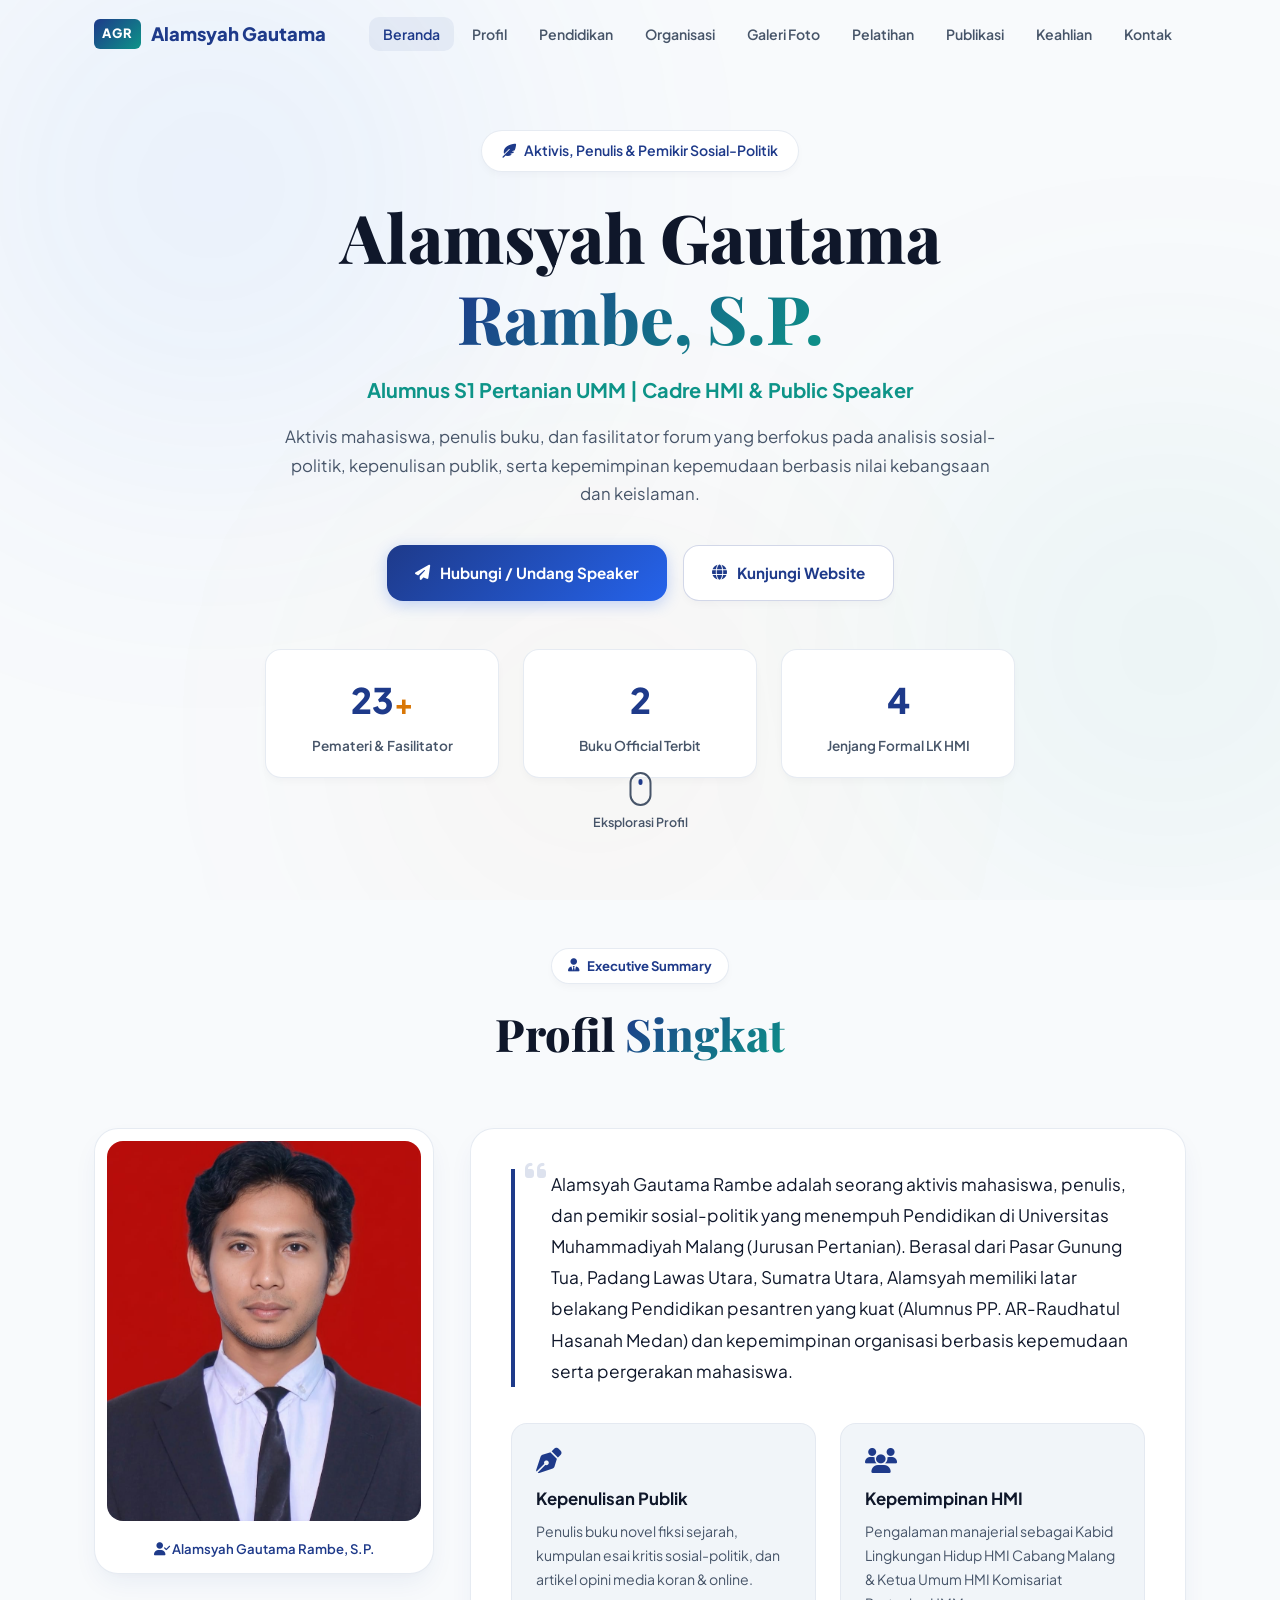
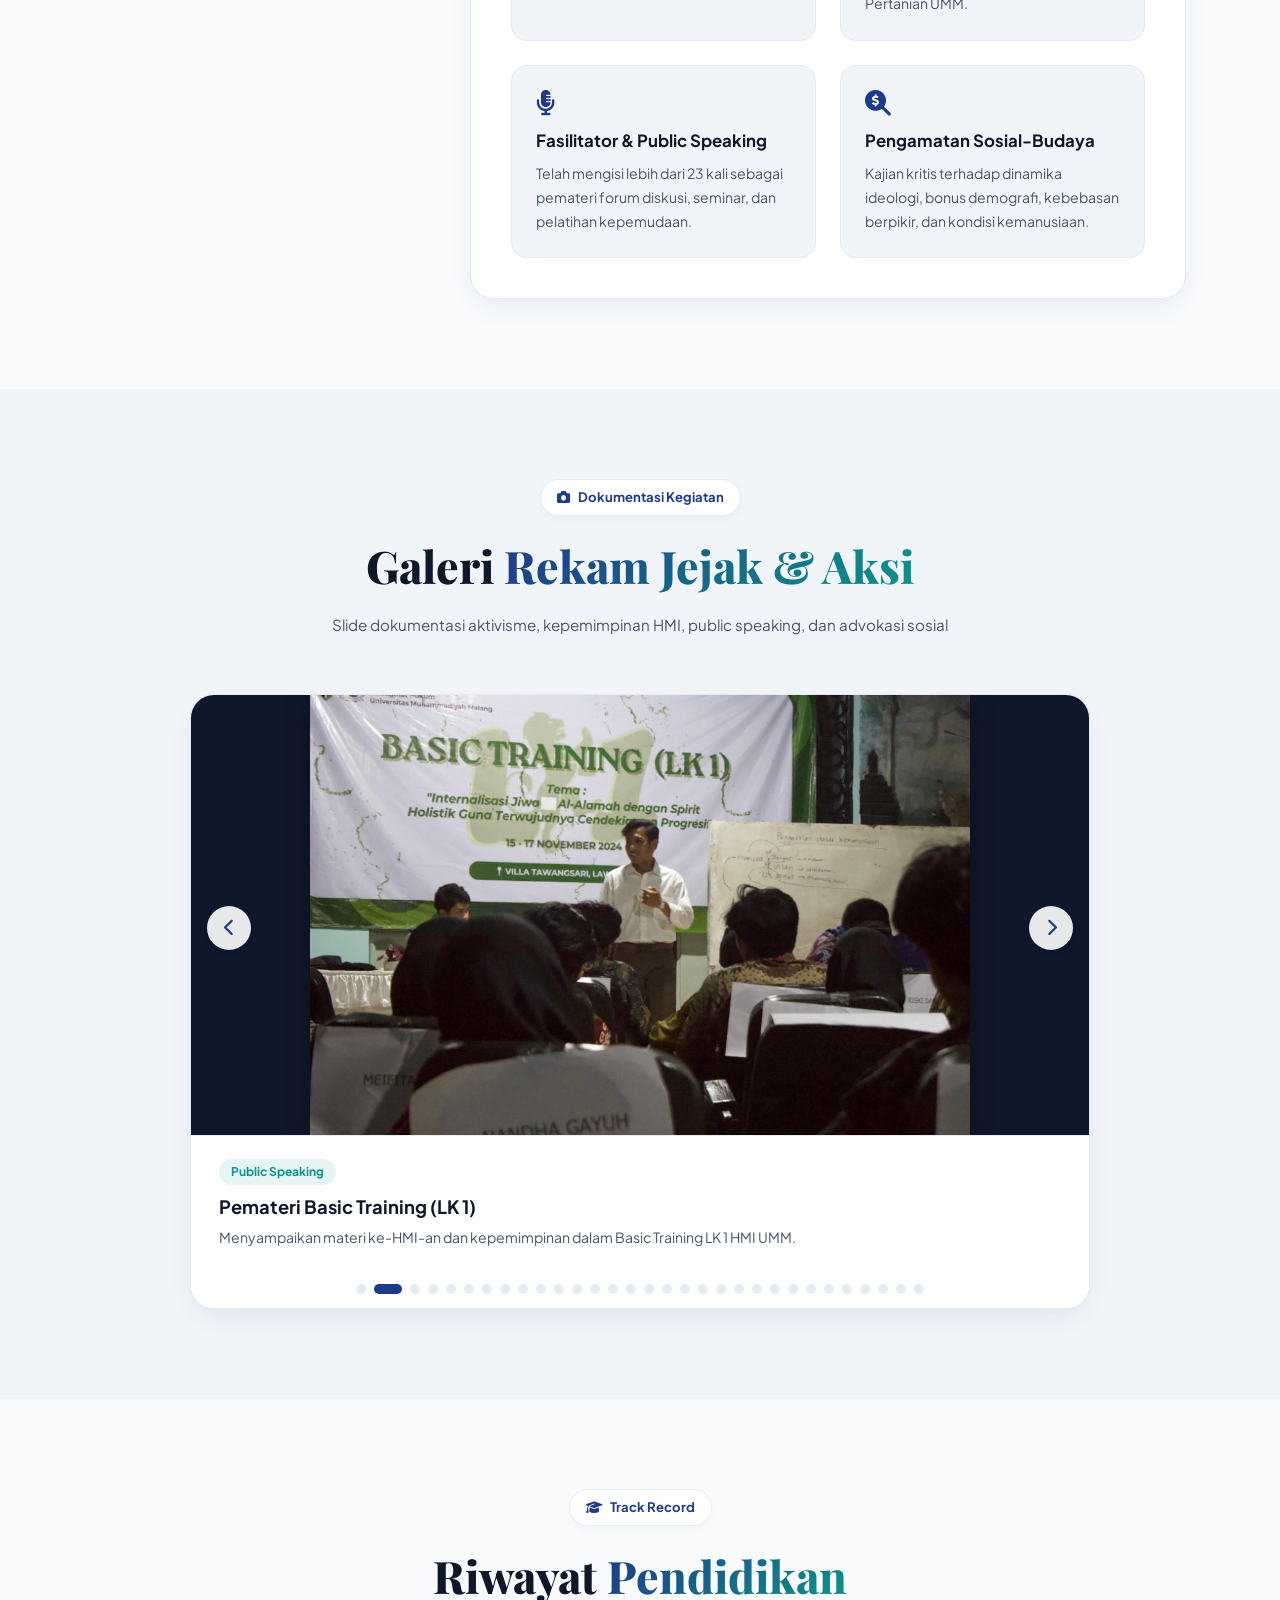
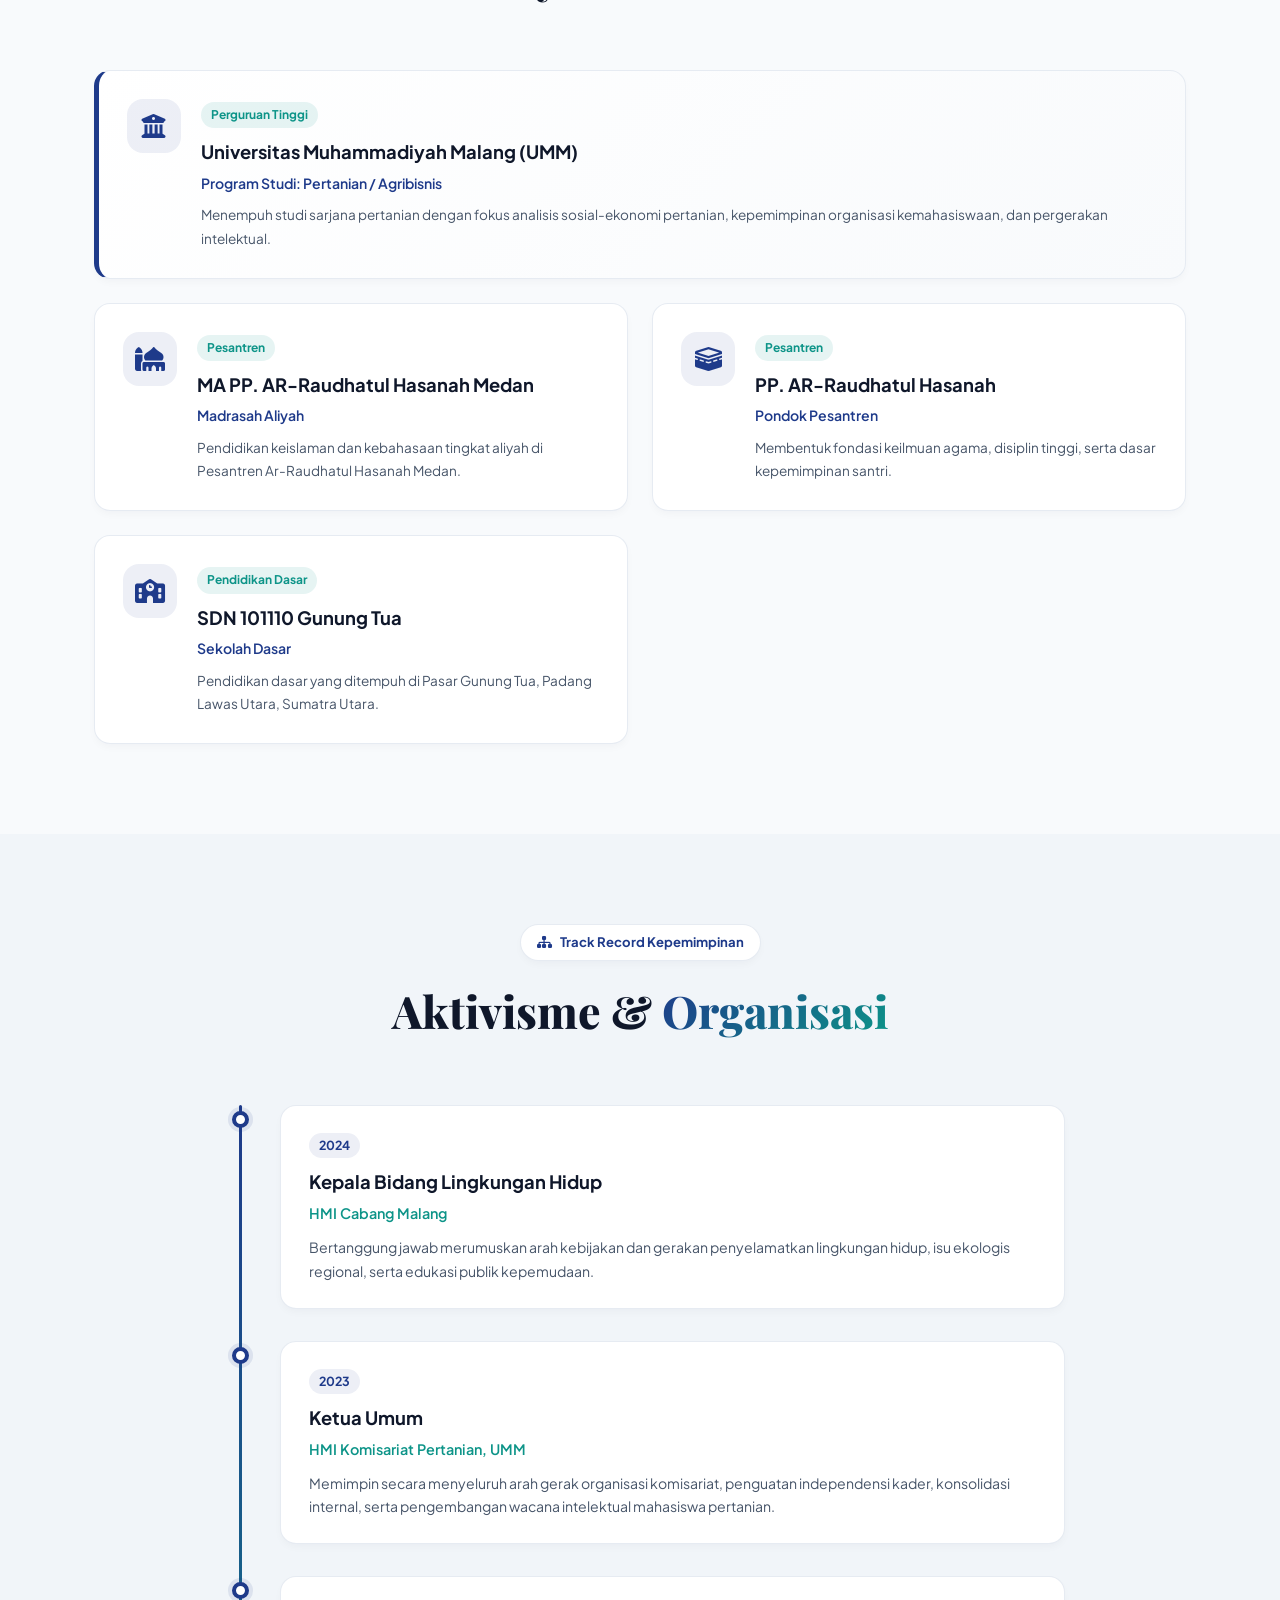
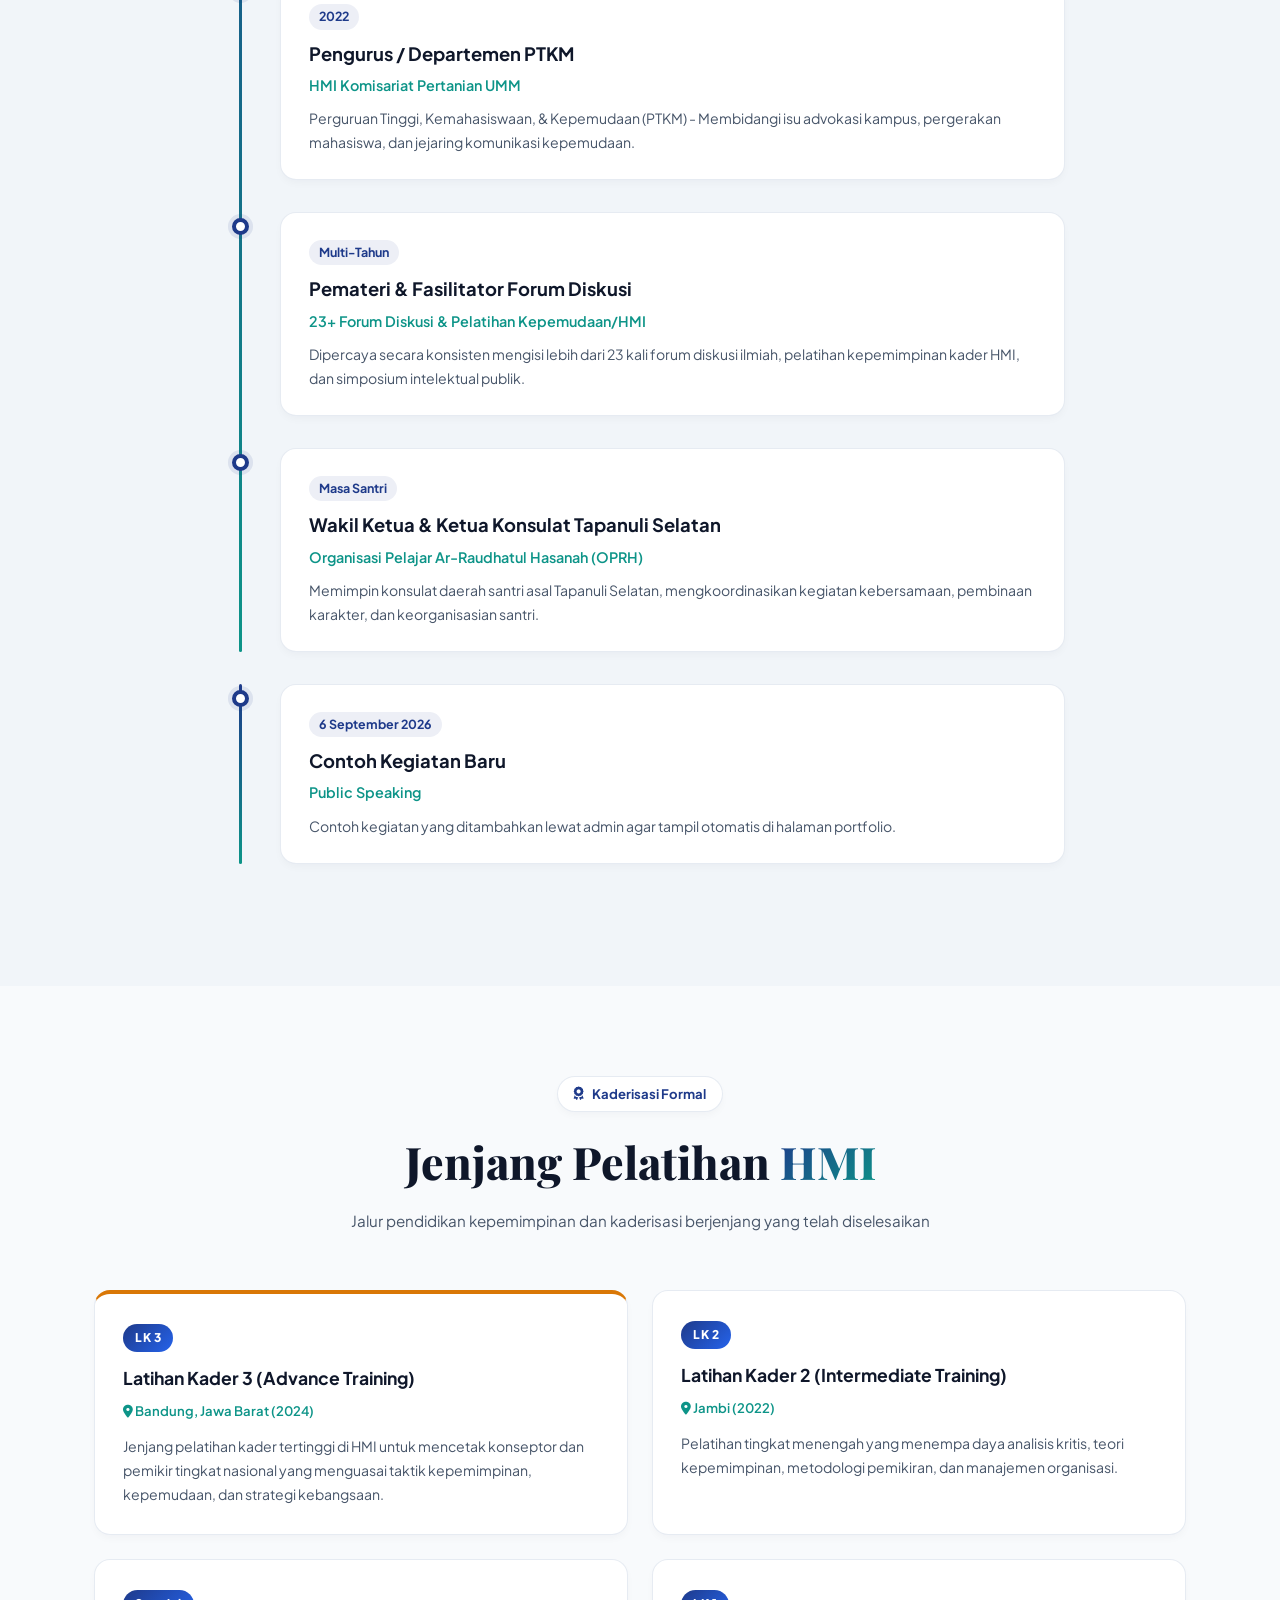
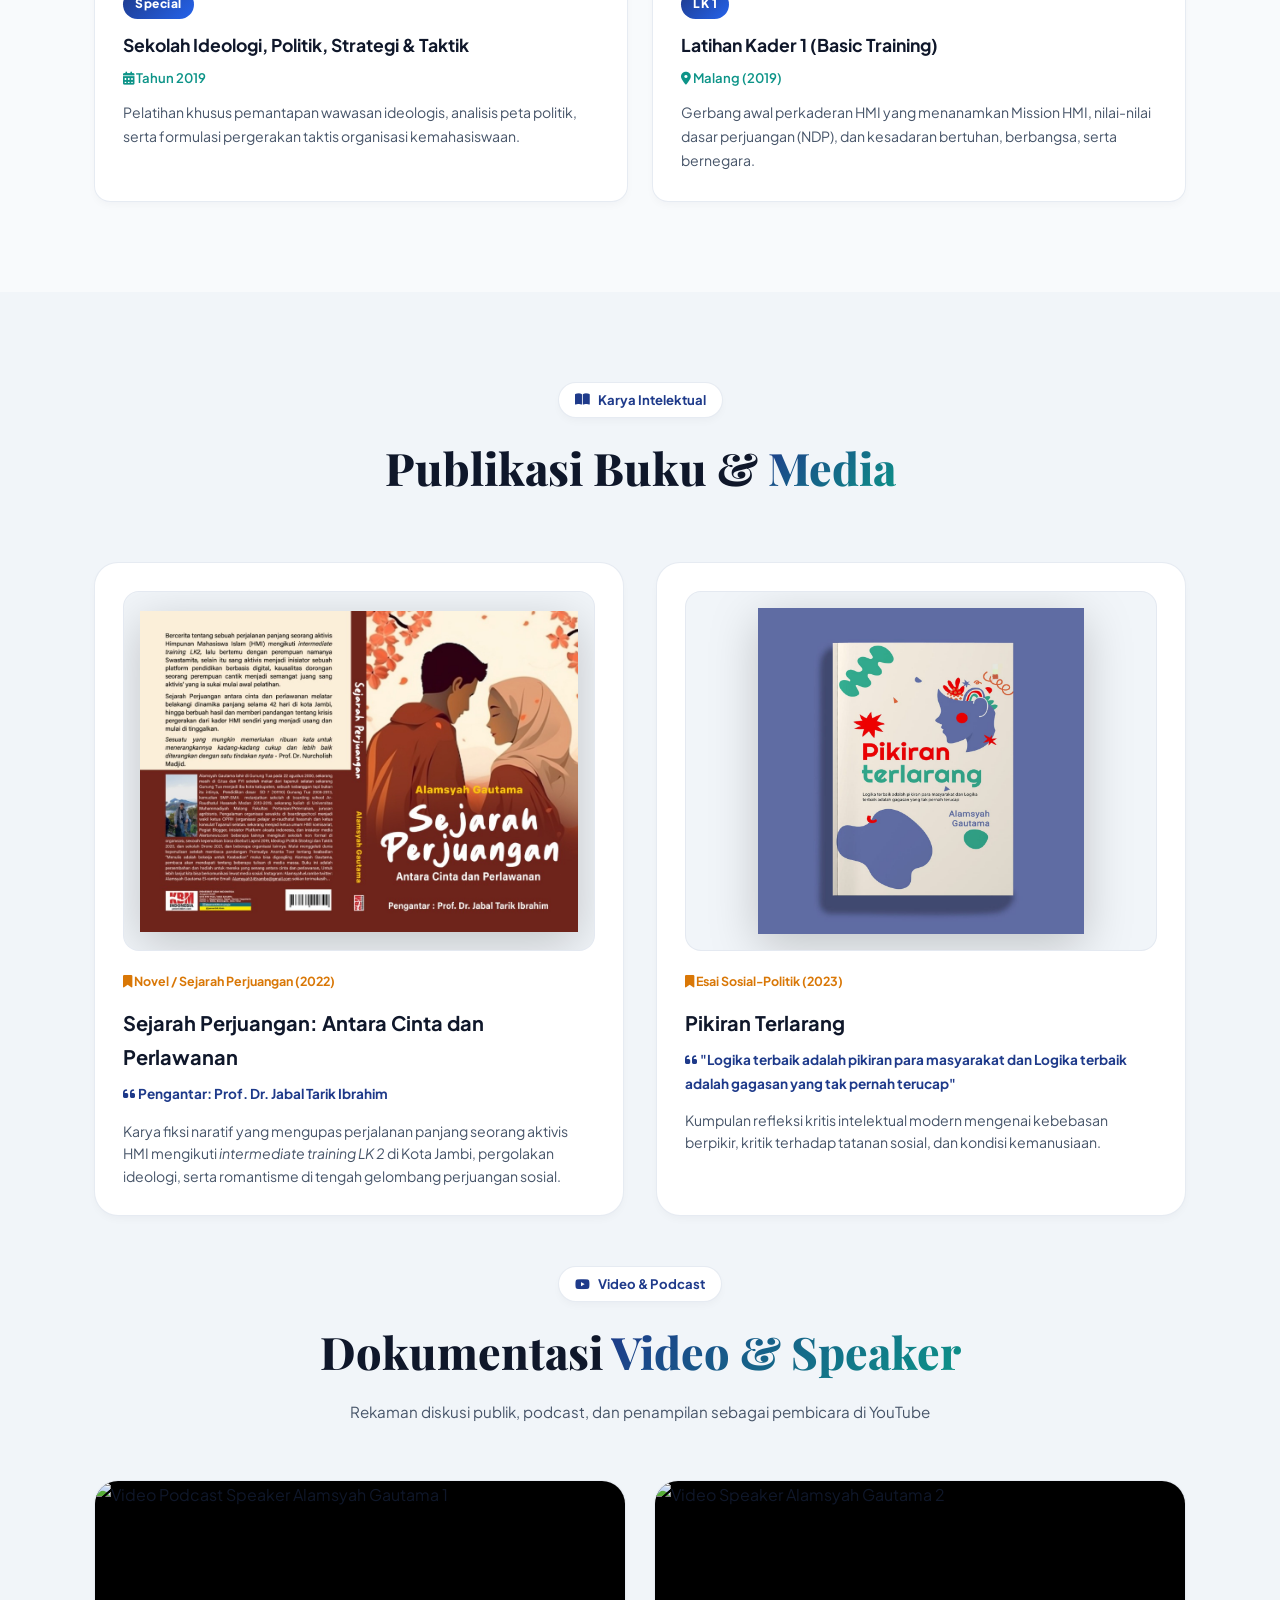
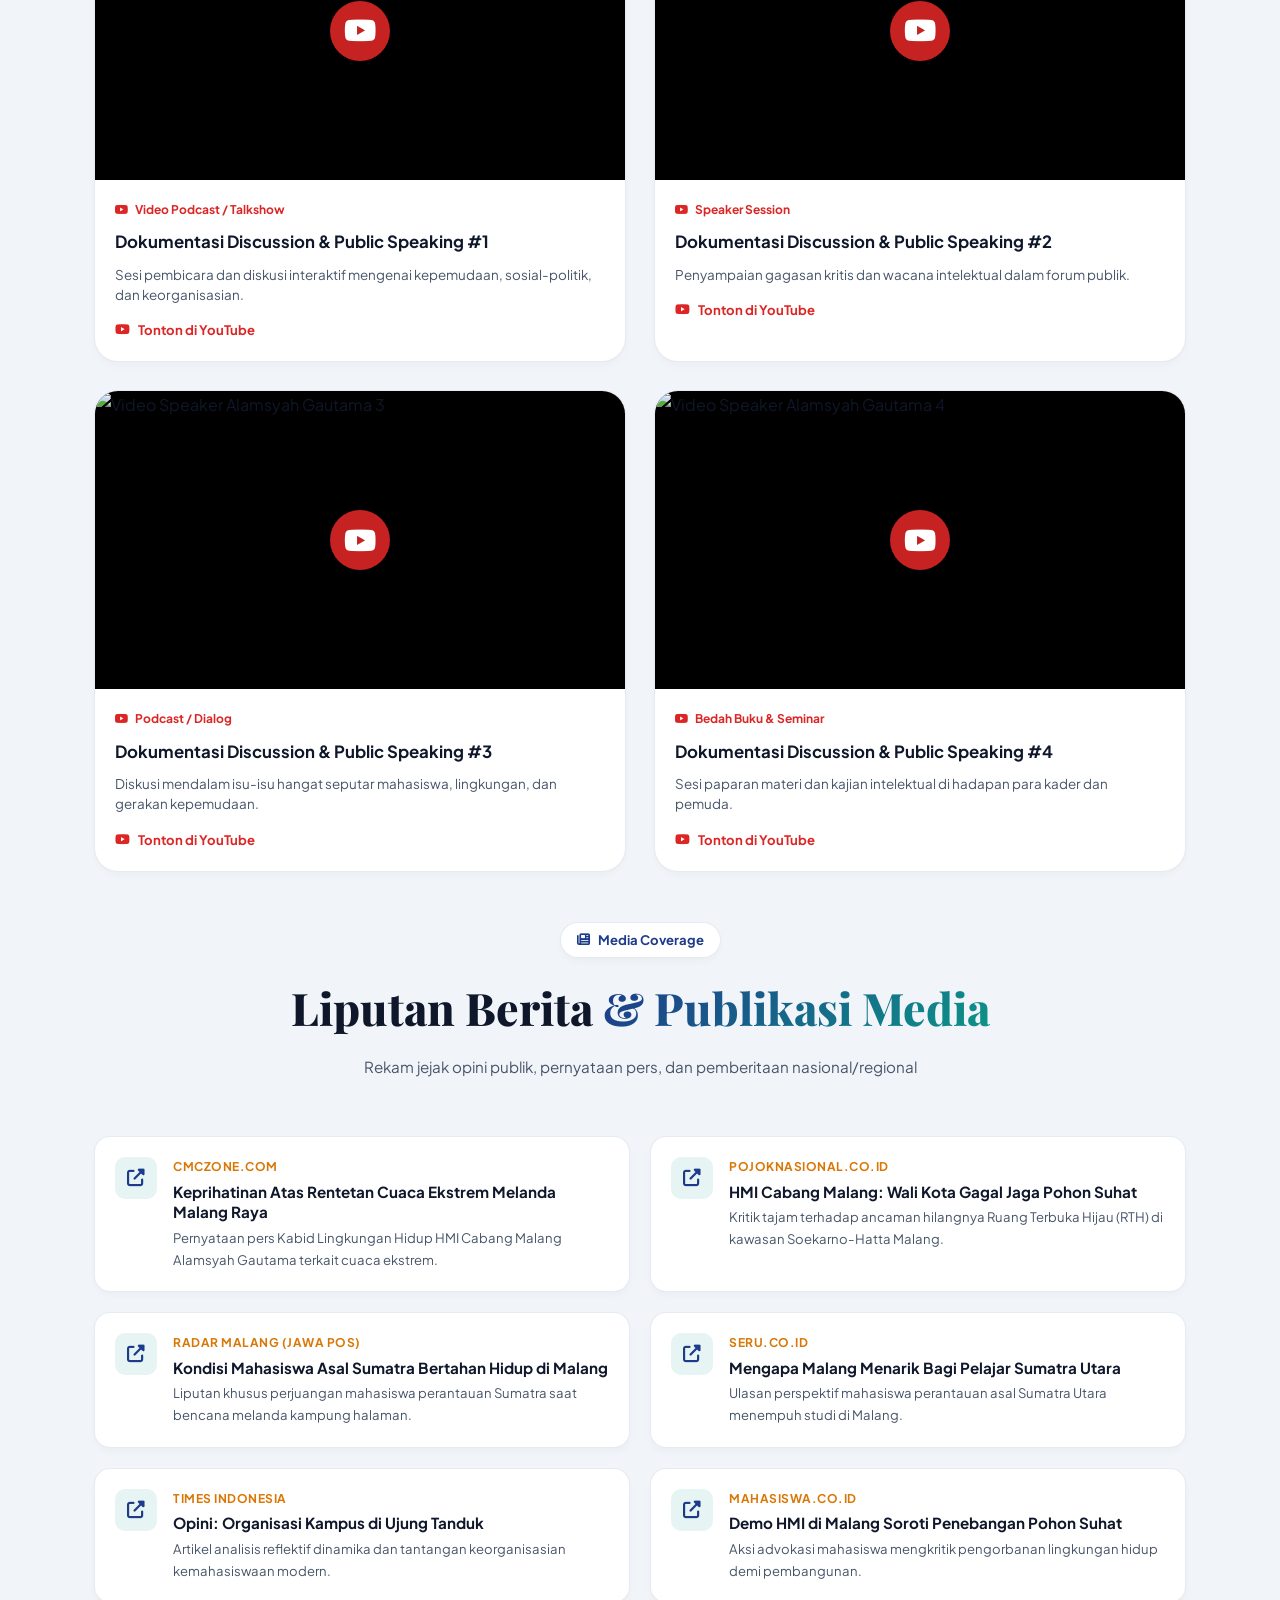
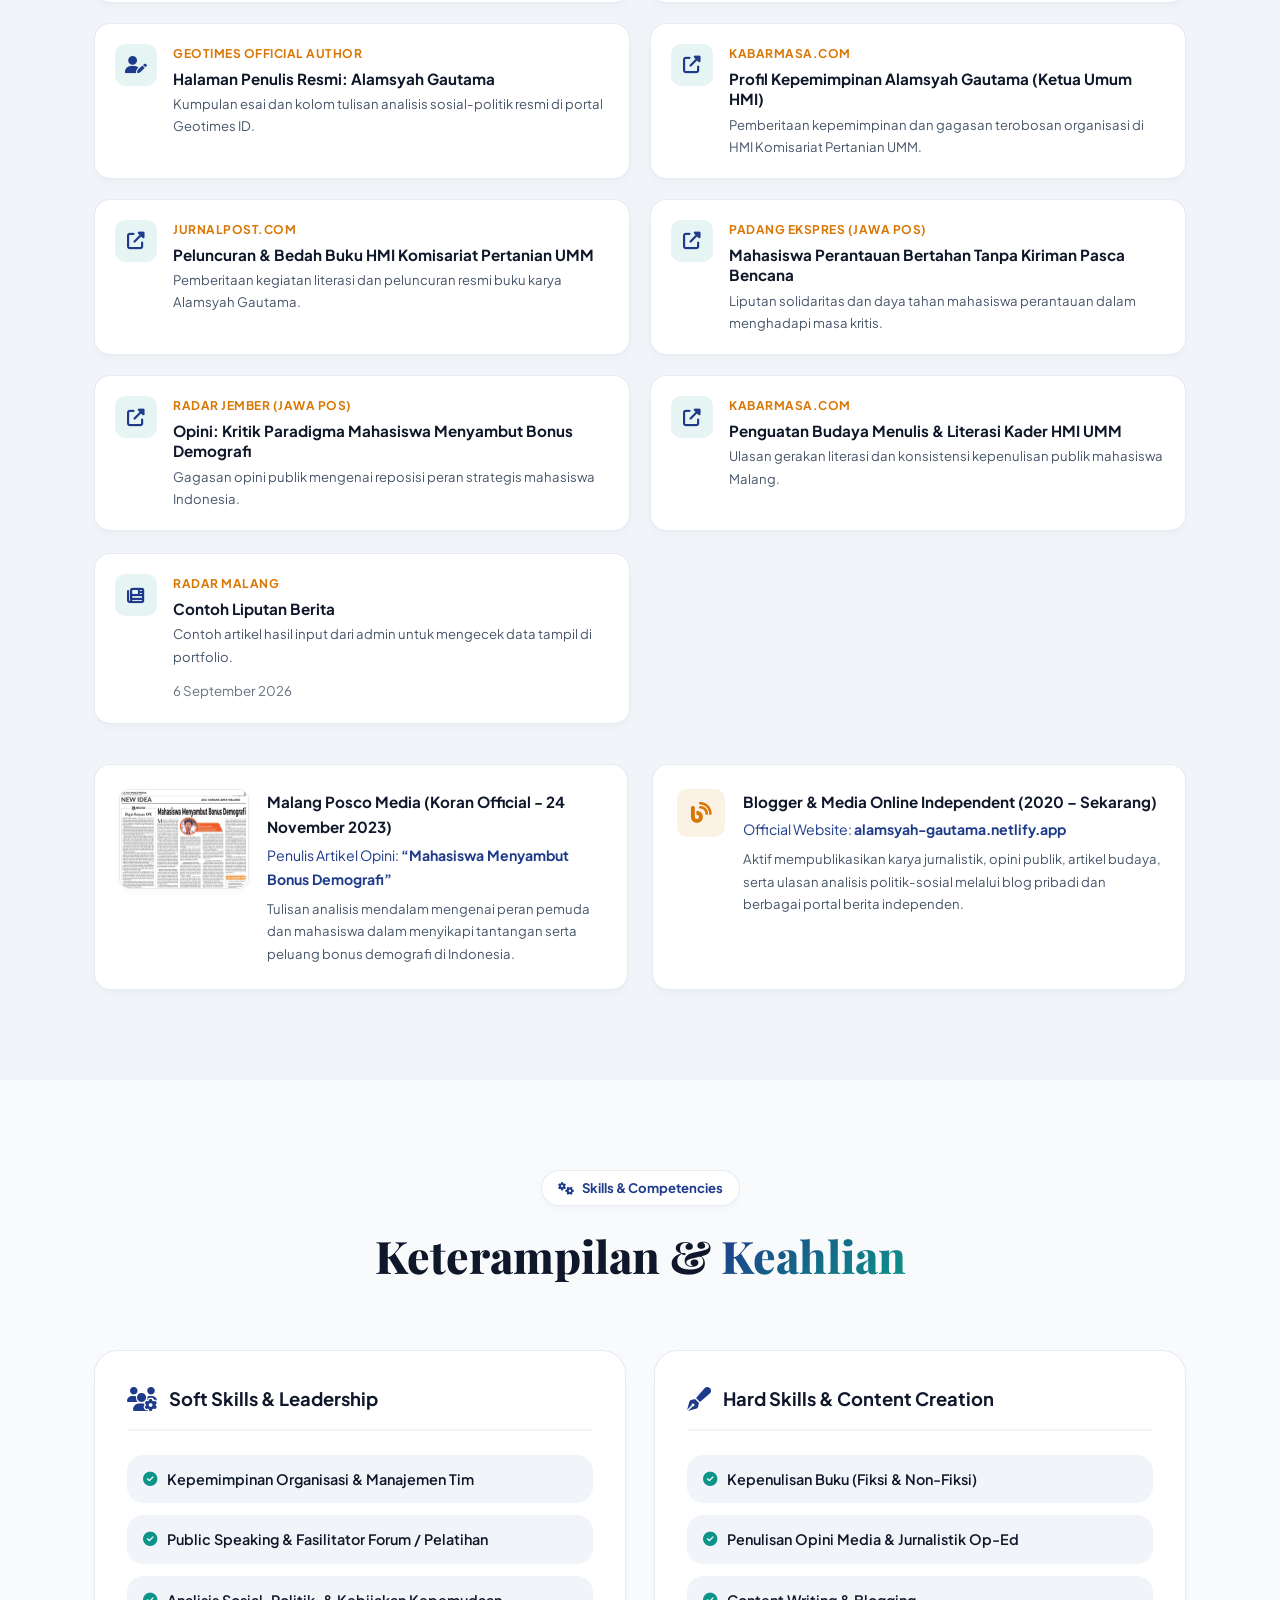
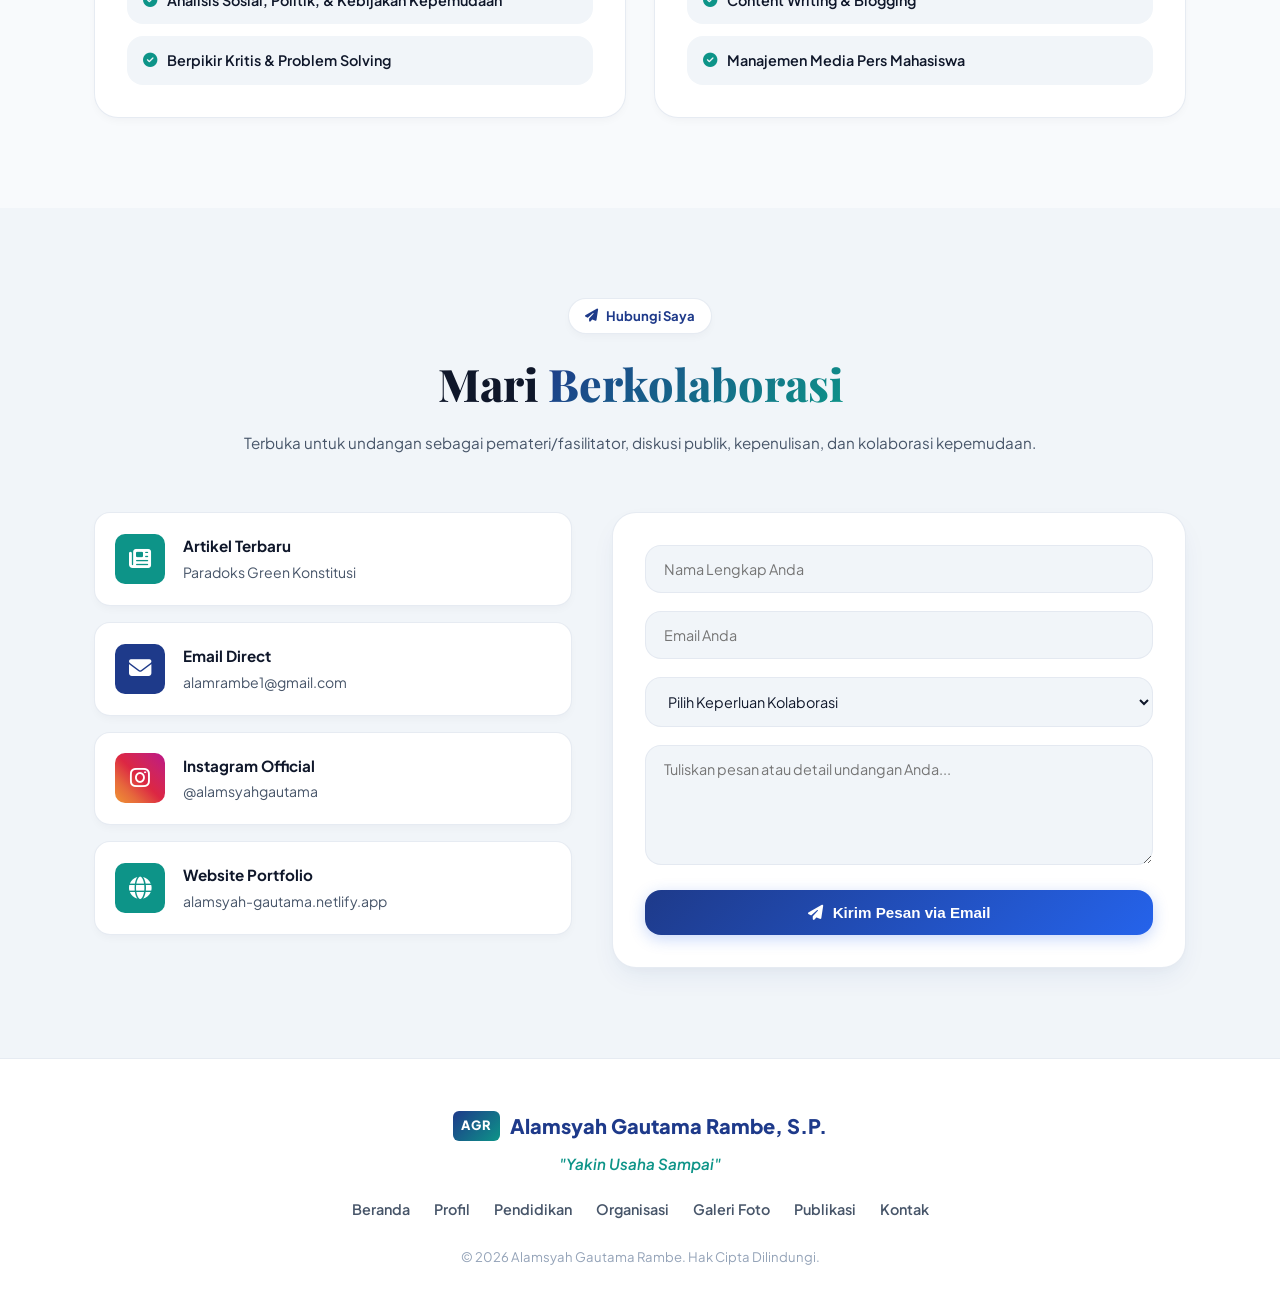
==== commit 48dab79d: "website" ====
--- a/index.html
+++ b/index.html
@@ -66,8 +66,8 @@
                     <a href="#contact" class="btn btn-primary">
                         <i class="fas fa-paper-plane"></i> Hubungi / Undang Speaker
                     </a>
-                    <a href="https://alamsyah-gautama.netlify.app/" target="_blank" class="btn btn-outline">
-                        <i class="fas fa-globe"></i> Kunjungi Website Resmi
+                    <a href="https://alamsyahgautama.my.id" target="_blank" class="btn btn-outline">
+                        <i class="fas fa-globe"></i> Kunjungi Website
                     </a>
                 </div>
                 <div class="hero-stats">
@@ -104,7 +104,7 @@
             <div class="about-grid-with-photo">
                 <div class="about-photo-wrapper">
                     <div class="photo-frame">
-                        <img src="./assets/images/media__1788320962341.png"
+                        <img src="./assets/images/profile_formal.png"
                             alt="Alamsyah Gautama Rambe, S.P. - Foto Profil Formal" class="profile-photo">
                         <div class="photo-caption">
                             <i class="fas fa-user-check"></i> Alamsyah Gautama Rambe, S.P.
